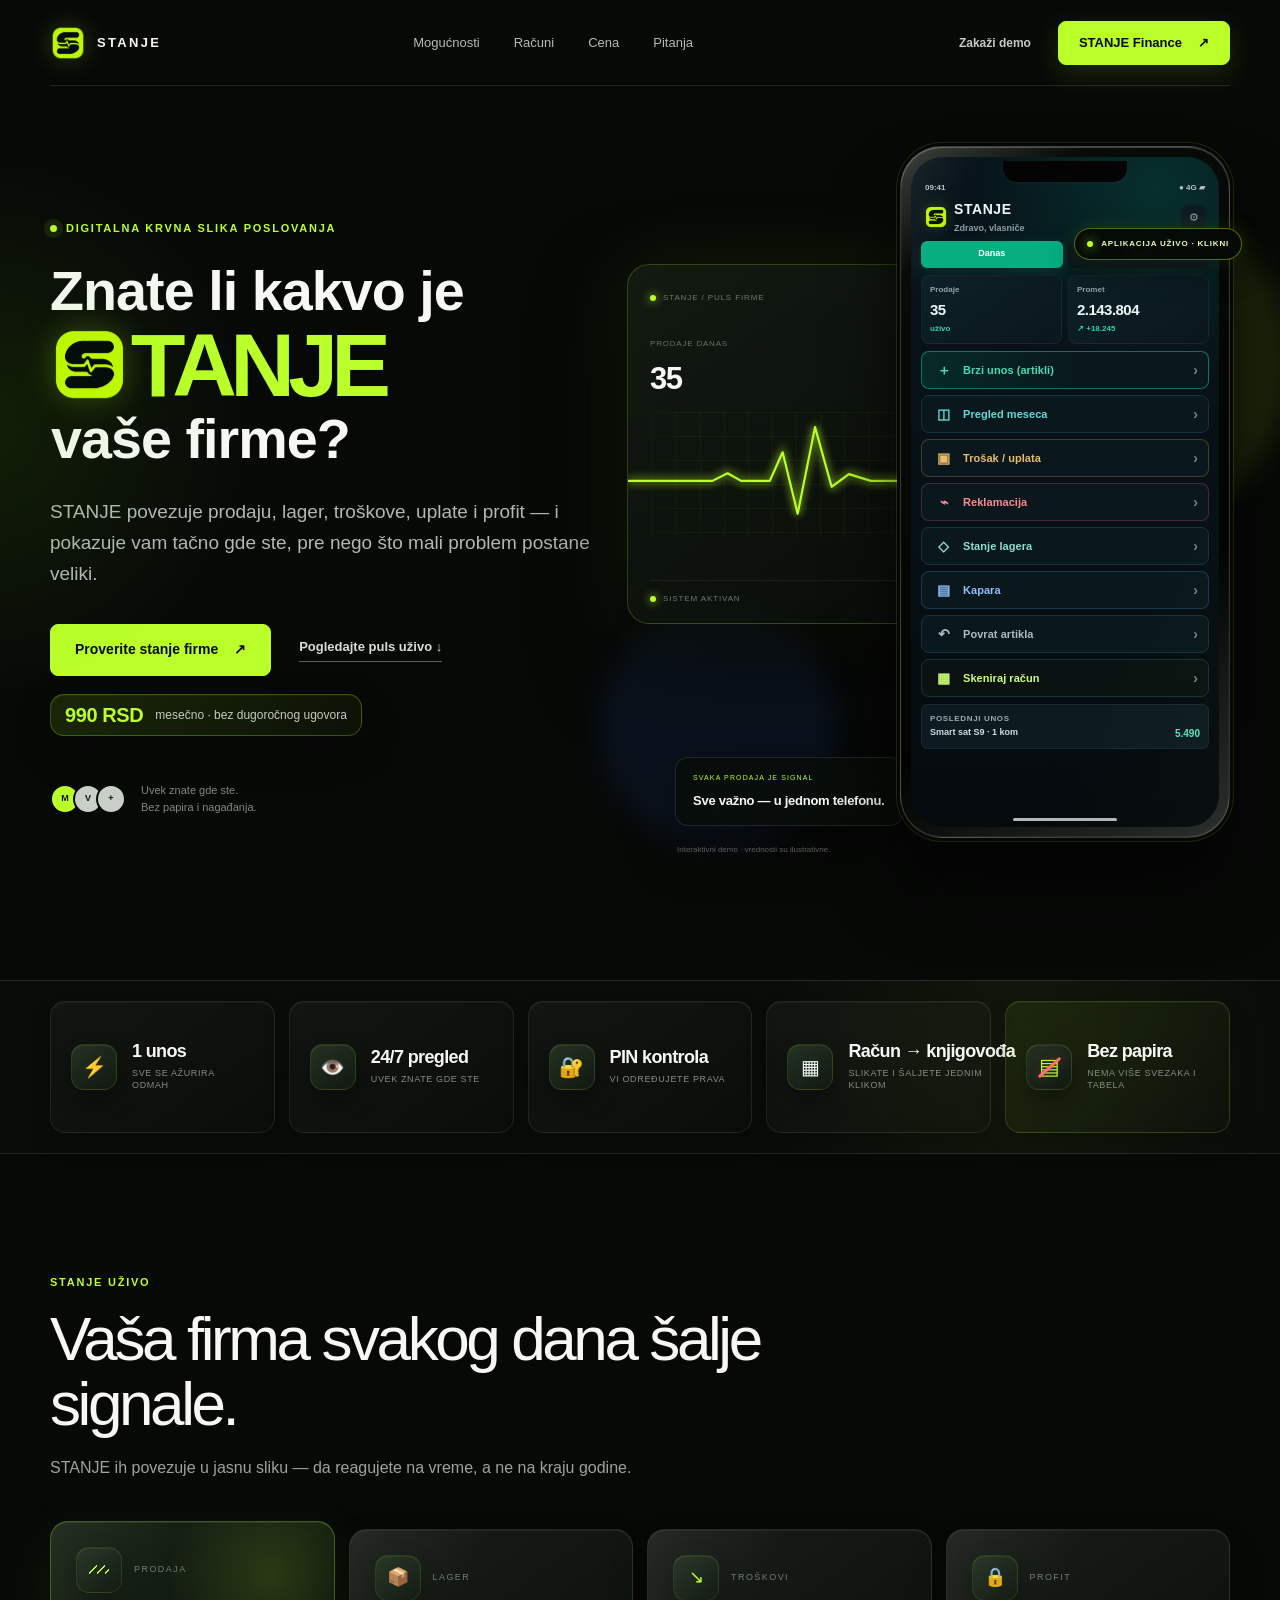
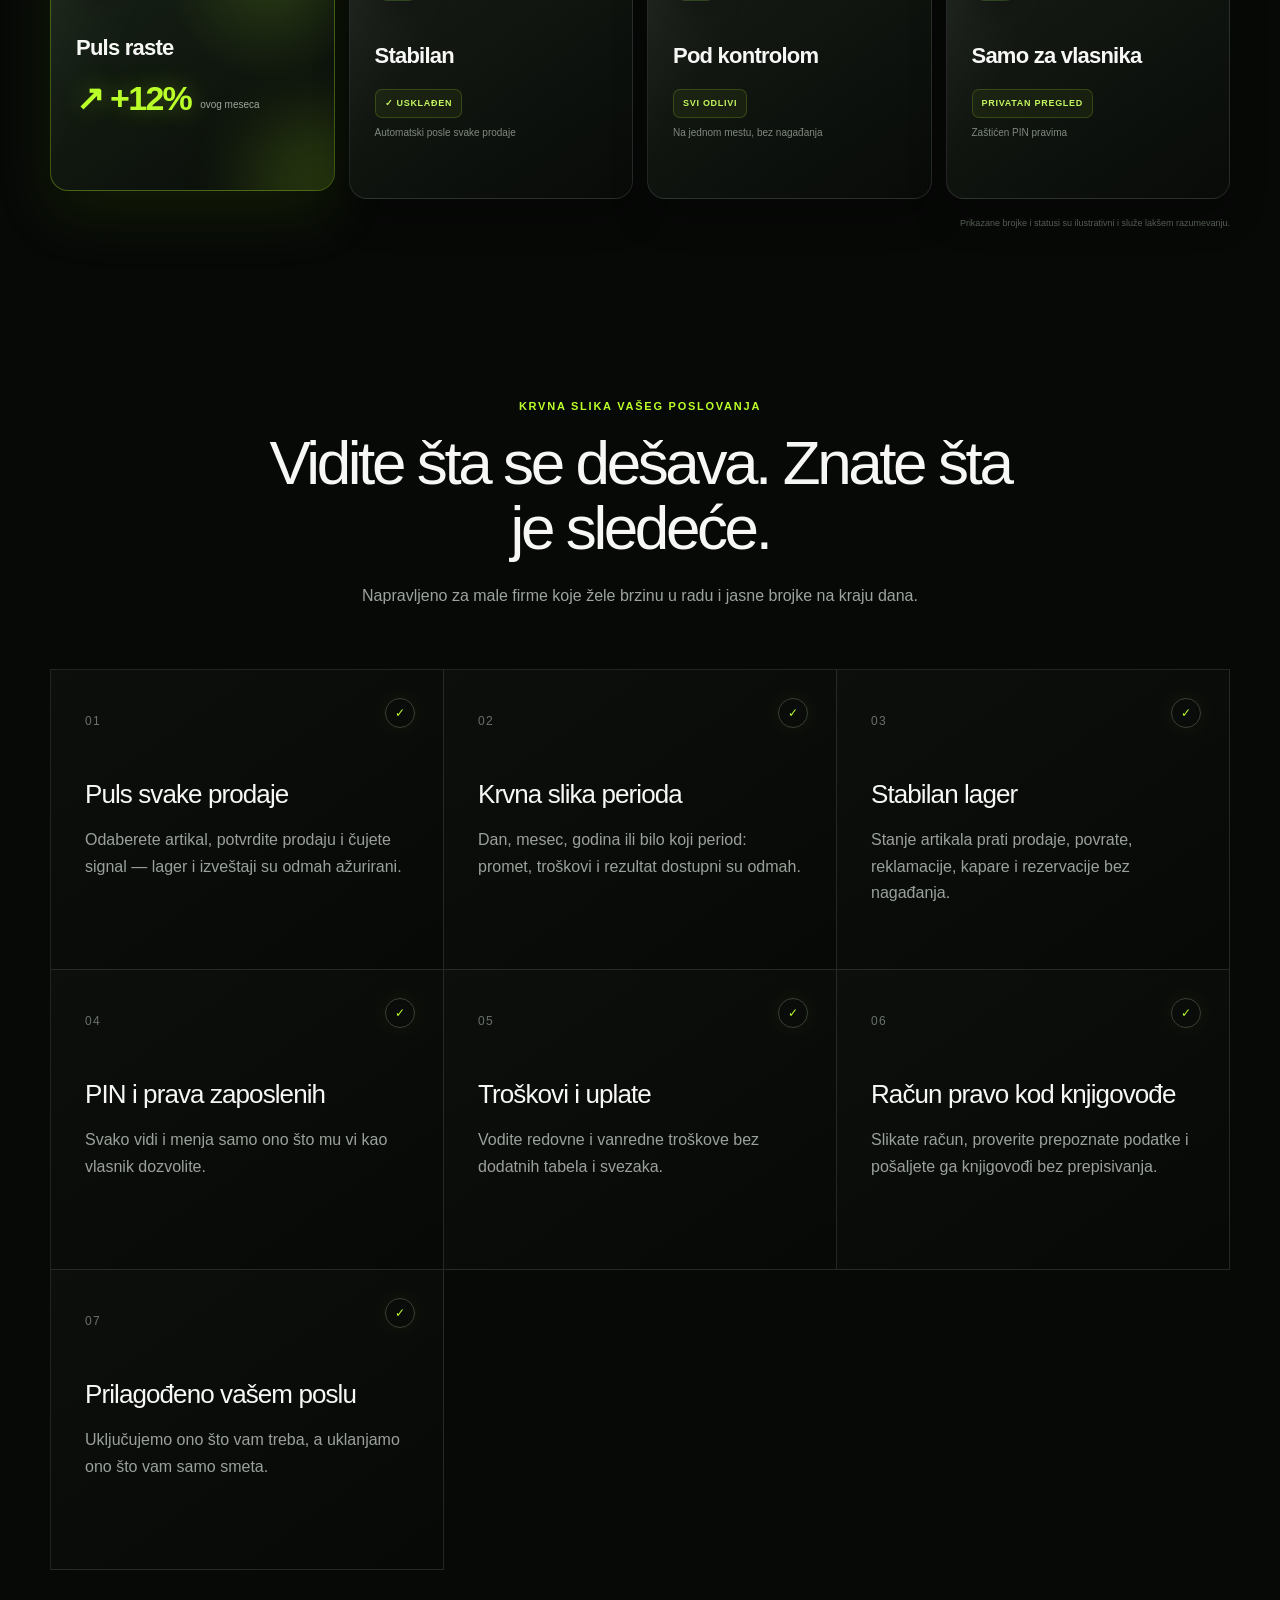
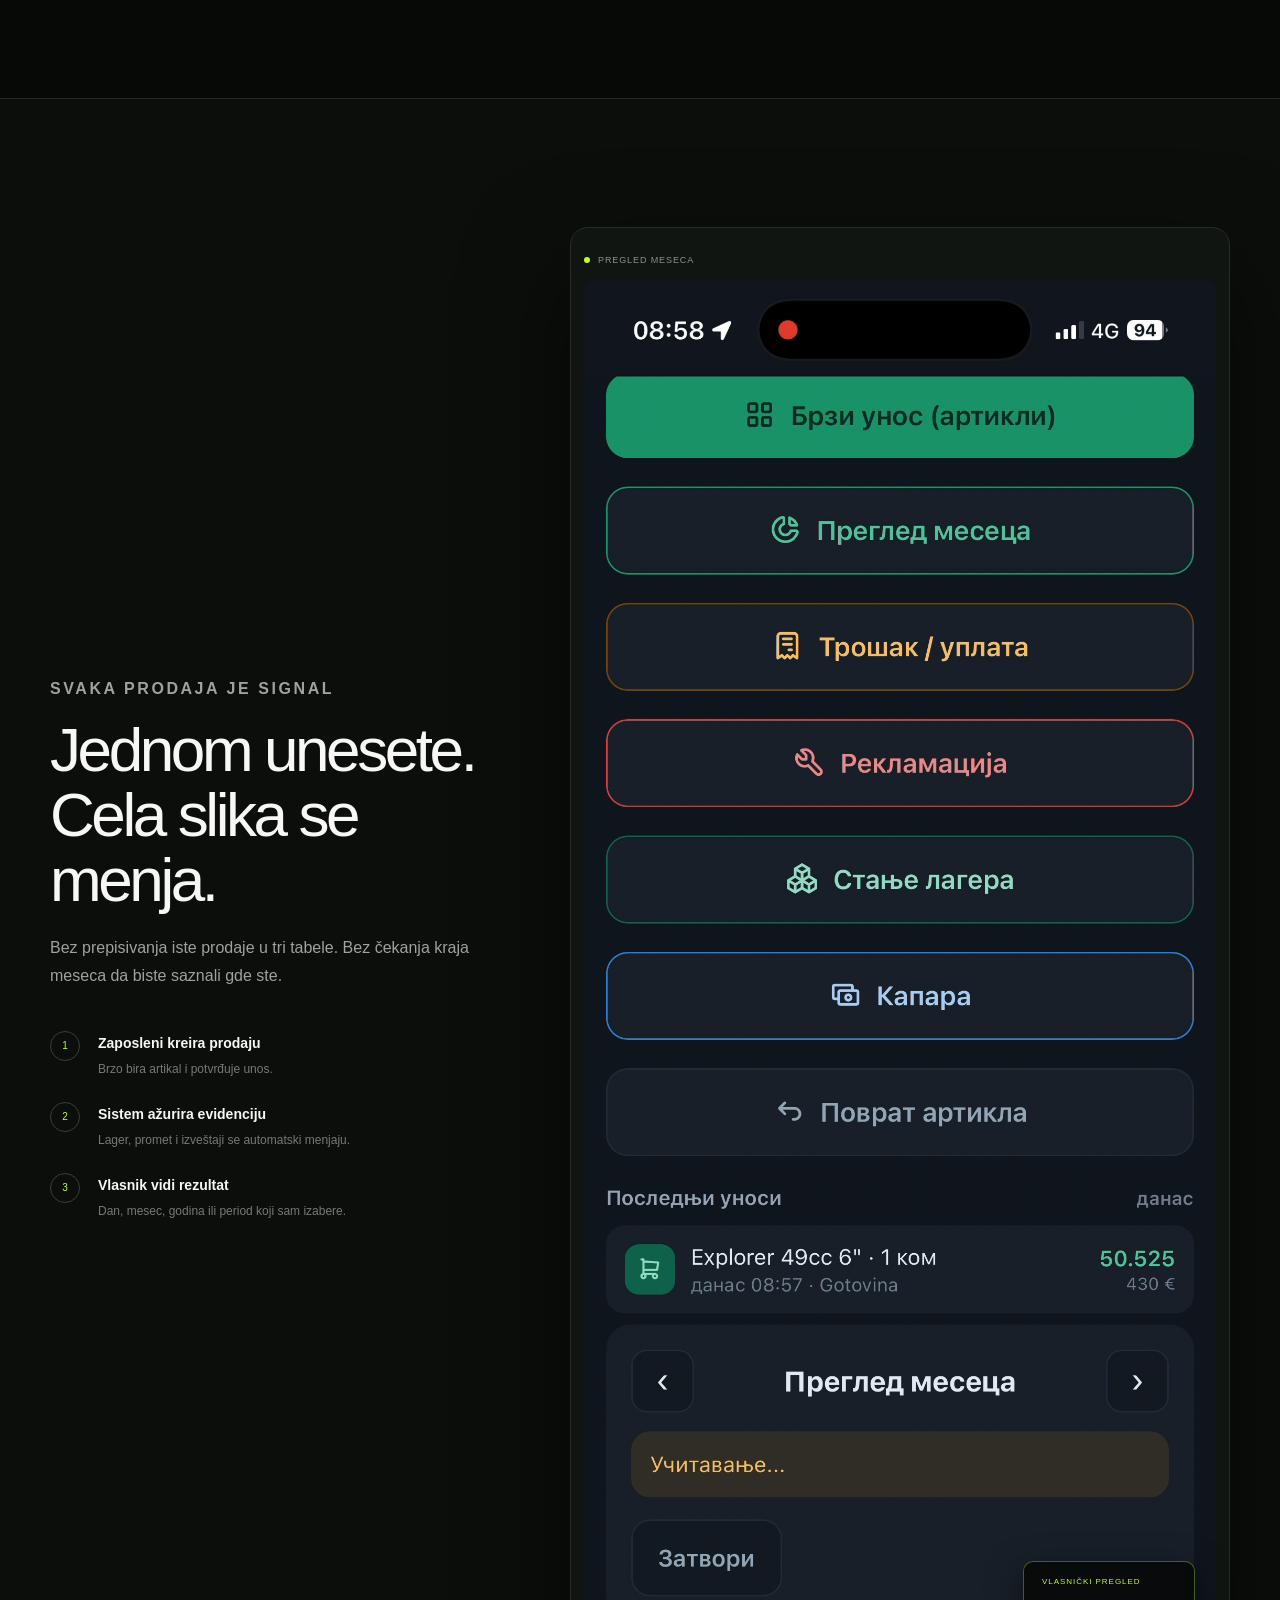
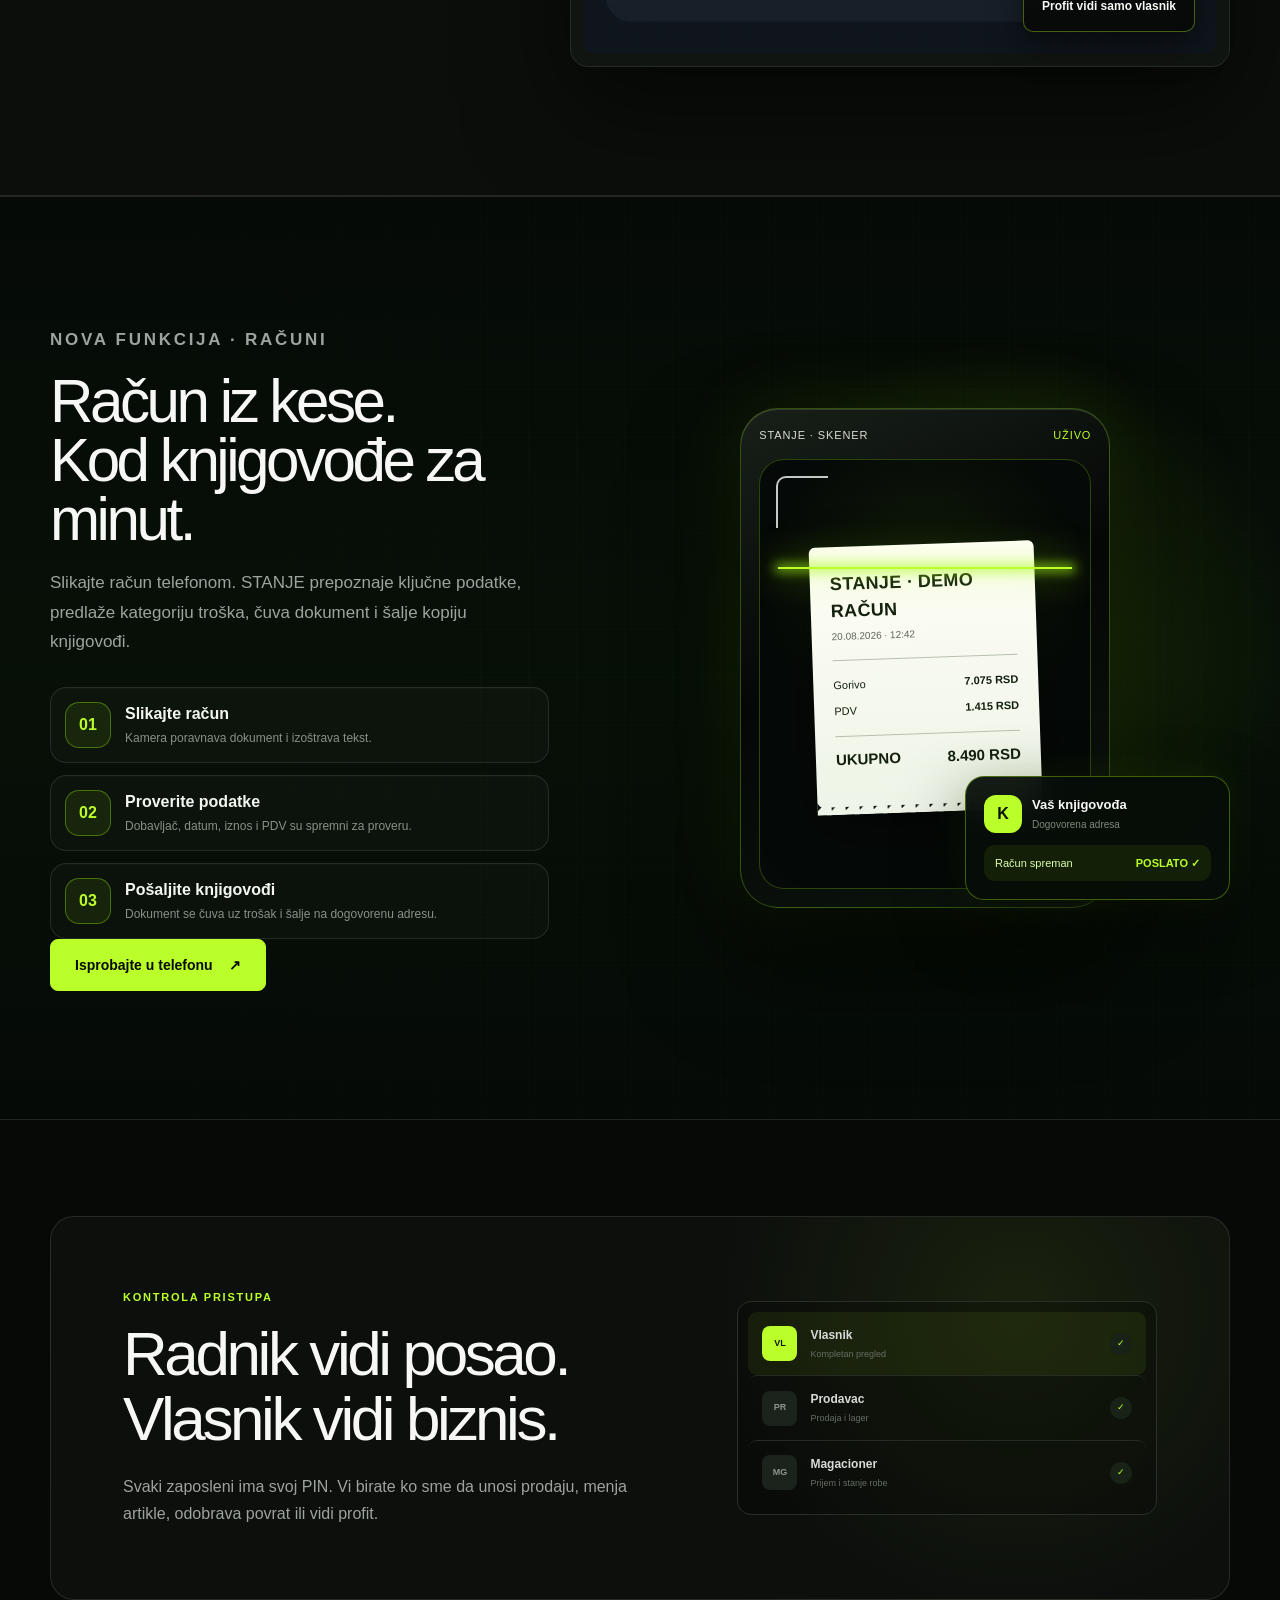
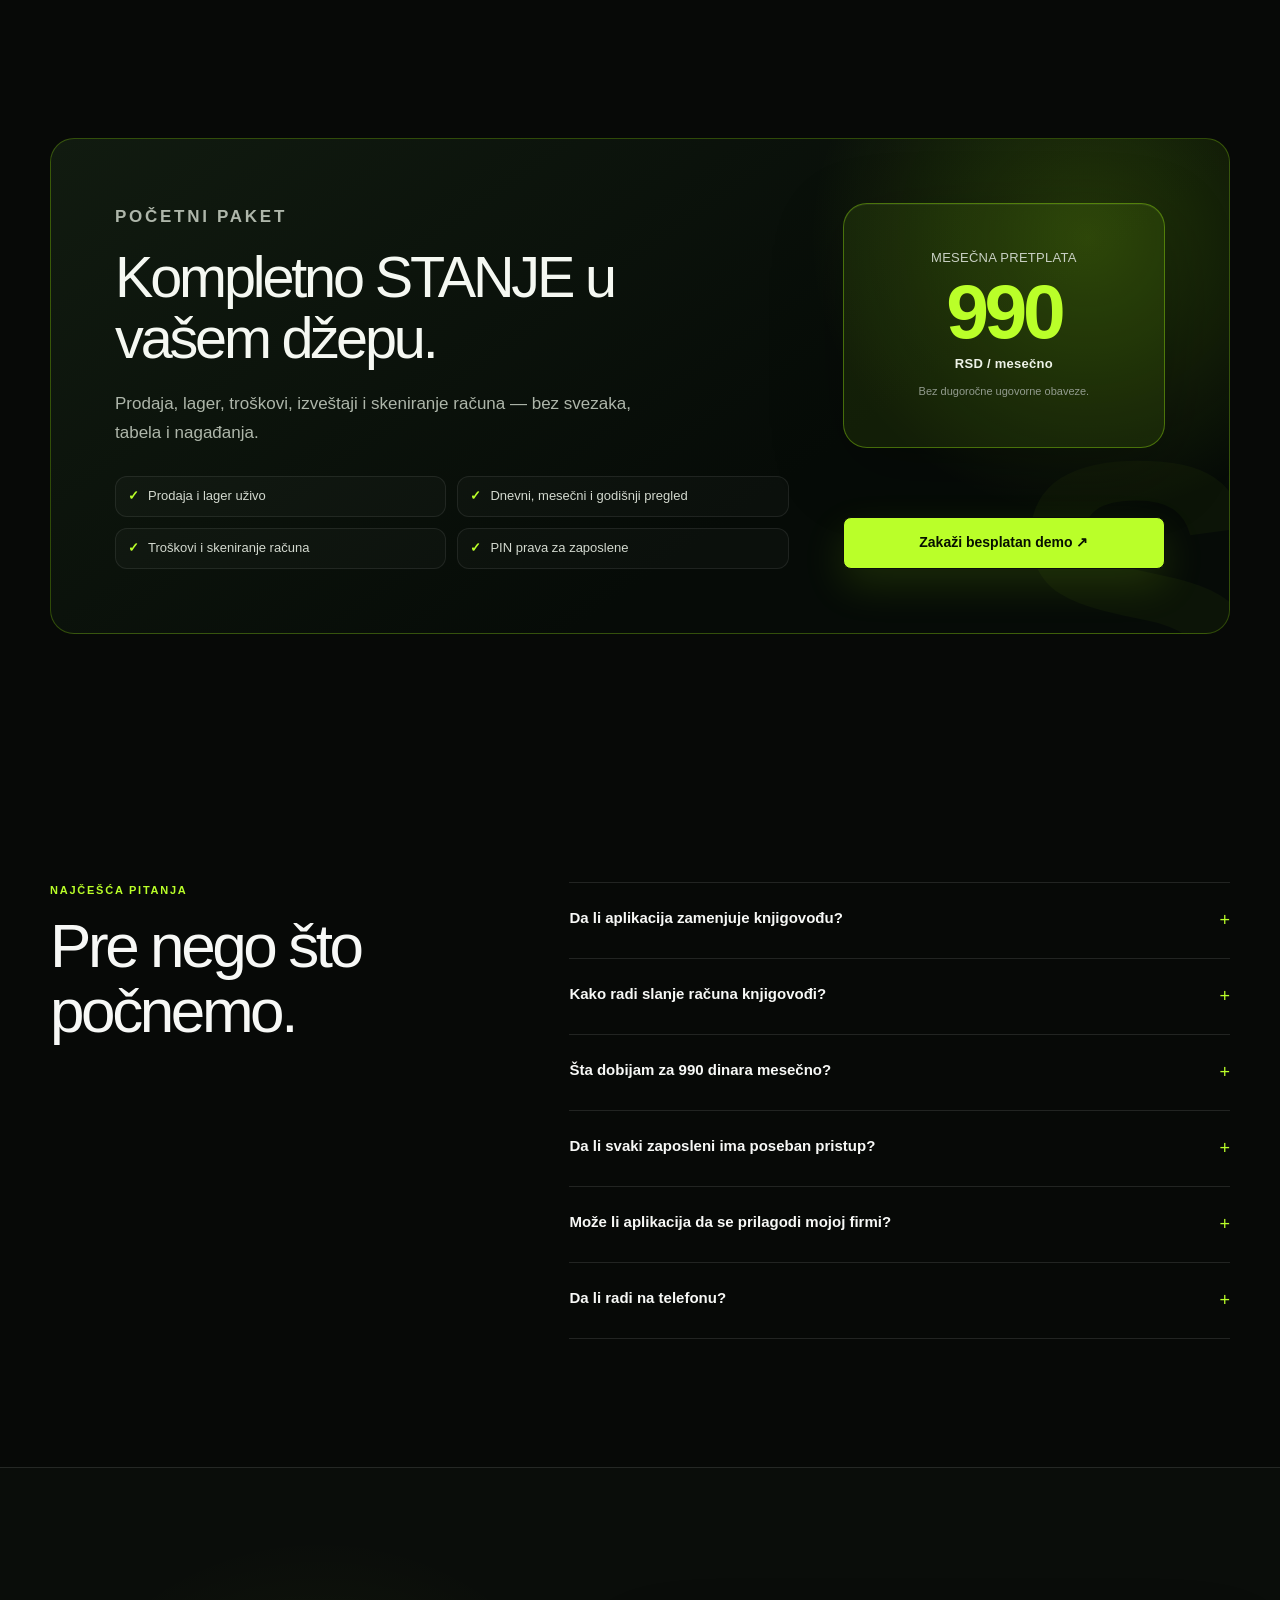
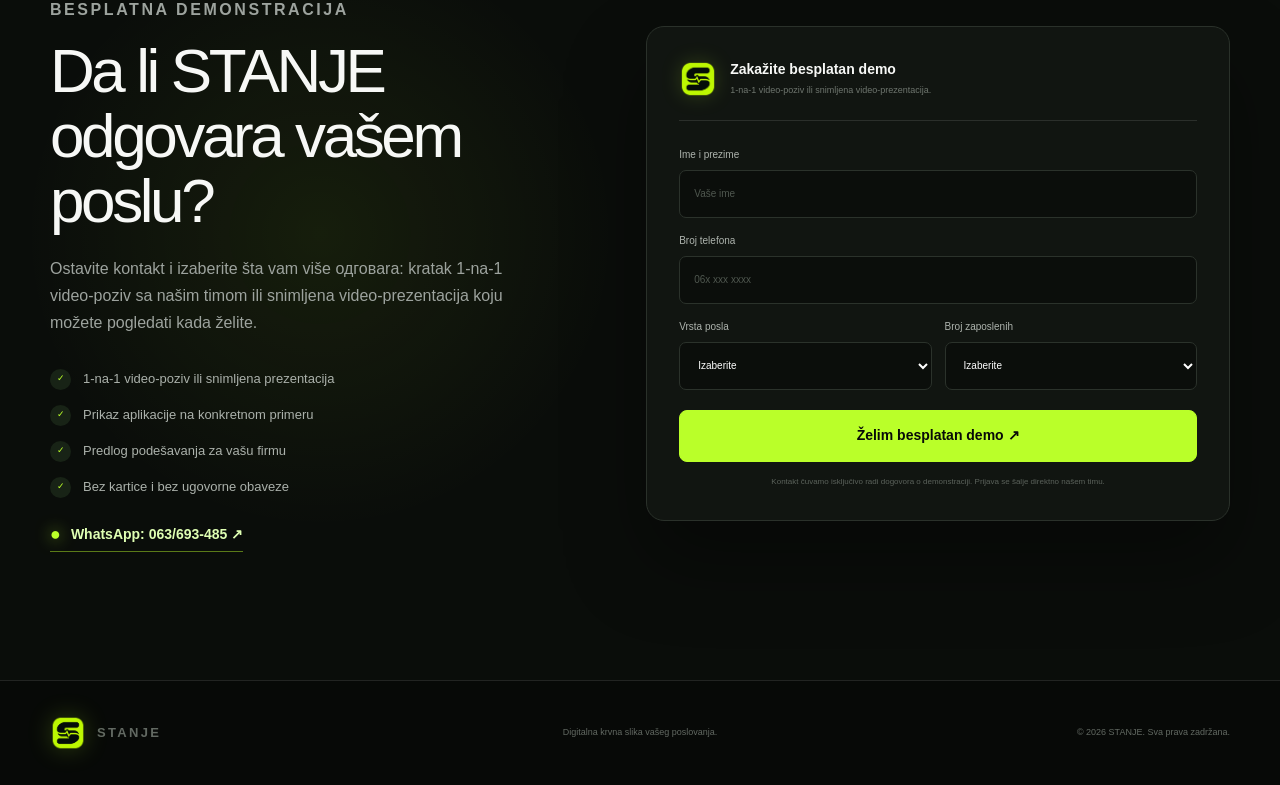
==== index.html @ 70d0b9da "SEO: iste meta oznake i u RSC podacima (posle hidratacije ostaju apsolutne + canonical) Co-Authored-" ====
<!DOCTYPE html><html lang="sr-Latn"><head><meta charSet="utf-8"/><meta name="viewport" content="width=device-width, initial-scale=1"/><link rel="preload" href="/assets/stanje-logo.png" as="image"/><link rel="preload" href="/assets/control-month.png" as="image"/><link rel="stylesheet" href="/assets/index-CxGIpI3o.css" data-rsc-css-href="/assets/index-CxGIpI3o.css" data-precedence="vite-rsc/importer-resources"/><link rel="modulepreload" href="/assets/layout-segment-context-Cq_tDZst.js" crossorigin=""/><link rel="modulepreload" href="/assets/rolldown-runtime-S-ySWqyJ.js" crossorigin=""/><link rel="modulepreload" href="/assets/index-fixed1.js" crossorigin=""/><link rel="modulepreload" href="/assets/framework-CXnKph_e.js" crossorigin=""/><link rel="modulepreload" href="/assets/meta-pixel-Cxi-siI2.js" crossorigin=""/><link rel="modulepreload" href="/assets/business-pulse-BsCDE7tW.js" crossorigin=""/><link rel="modulepreload" href="/assets/interactive-demo-B2nj9IeD.js" crossorigin=""/><link rel="modulepreload" href="/assets/lead-form-Da3e9DLb.js" crossorigin=""/><title>STANJE — Krvna slika vašeg poslovanja</title><meta name="description" content="Prodaja, lager, troškovi, računi i izveštaji na jednom mestu — za 990 RSD mesečno."/><meta property="og:title" content="STANJE — Krvna slika vašeg poslovanja"/><meta property="og:description" content="Prodaja, lager, troškovi, uplate i profit na jednom mestu."/><meta property="og:url" content="https://stanje.rs/"/><link rel="canonical" href="https://stanje.rs/"/><meta property="og:site_name" content="STANJE"/><meta property="og:type" content="website"/><meta property="og:locale" content="sr_RS"/><meta property="og:image" content="https://stanje.rs/stanje-og.png"/><meta property="og:image:width" content="1200"/><meta property="og:image:height" content="630"/><meta property="og:image:alt" content="STANJE — Krvna slika vašeg poslovanja"/><meta name="twitter:card" content="summary_large_image"/><meta name="twitter:title" content="STANJE — Krvna slika vašeg poslovanja"/><meta name="twitter:description" content="Prodaja, lager, troškovi, uplate i profit na jednom mestu."/><meta name="twitter:image" content="https://stanje.rs/stanje-og.png"/><link rel="shortcut icon" href="/favicon.png"/><link rel="icon" href="/favicon.png" sizes="64x64" type="image/png"/><link rel="apple-touch-icon" href="/apple-touch-icon.png" sizes="180x180" type="image/png"/><script>self.__VINEXT_RSC_PARAMS__={}</script><script>self.__VINEXT_RSC_NAV__={"pathname":"/","searchParams":[]}</script><link rel="modulepreload" href="/assets/index-fixed1.js" />
</head><body><main><nav class="nav shell" aria-label="Glavna navigacija"><a class="brand" href="#top" aria-label="STANJE početna"><span class="brand-mark"><img src="/assets/stanje-logo.png" alt=""/></span><span>STANJE</span></a><div class="nav-links"><a href="#mogucnosti">Mogućnosti</a><a href="#racuni">Računi</a><a href="#cena">Cena</a><a href="#pitanja">Pitanja</a></div><div class="nav-actions"><a class="nav-demo" href="#demo">Zakaži demo</a><a class="button button-small finance-button" href="https://finance.stanje.rs">STANJE Finance <span aria-hidden="true">↗</span></a></div></nav><section class="hero shell" id="top"><div class="hero-copy"><div class="eyebrow"><span class="pulse"></span> Digitalna krvna slika poslovanja</div><h1 class="hero-headline" aria-label="Znate li kakvo je STANJE vaše firme?"><span class="hero-question-line" aria-hidden="true">Znate li kakvo je</span><span class="hero-brand-line" aria-hidden="true"><i class="hero-brand-mark"><img src="/assets/stanje-logo.png" alt=""/></i><b>TANJE</b></span><span class="hero-question-line hero-question-last" aria-hidden="true">vaše firme?</span></h1><p class="hero-lead">STANJE povezuje prodaju, lager, troškove, uplate i profit — i pokazuje vam tačno gde ste, pre nego što mali problem postane veliki.</p><div class="hero-actions"><a class="button" href="#demo">Proverite stanje firme <span aria-hidden="true">↗</span></a><a class="text-link" href="#puls">Pogledajte puls uživo <span aria-hidden="true">↓</span></a></div><div class="hero-price"><strong>990 RSD</strong><span>mesečno · bez dugoročnog ugovora</span></div><div class="hero-proof"><div class="avatar-stack" aria-hidden="true"><span>M</span><span>V</span><span>+</span></div><p>Uvek znate gde ste.<br/>Bez papira i nagađanja.</p></div></div><div class="hero-visual" id="puls"><div class="glow glow-one"></div><div class="glow glow-two"></div><div class="pulse-monitor " aria-label="Demo puls prodaje"><div class="monitor-topline"><span><i></i> STANJE / PULS FIRME</span><small>DEMO SIGNAL</small></div><div class="monitor-stats"><div><span>PRODAJE DANAS</span><strong>35</strong></div><div><span>PROMET</span><strong>184.500 <small>RSD</small></strong></div></div><div class="wave-stage" aria-hidden="true"><div class="wave-grid"></div><svg viewBox="0 0 720 150" preserveAspectRatio="none"><path class="wave-shadow" d="M0 82 L112 82 L132 73 L150 82 L188 82 L205 48 L225 121 L248 18 L270 89 L293 74 L322 82 L432 82 L452 73 L470 82 L508 82 L525 48 L545 121 L568 18 L590 89 L613 74 L642 82 L720 82"></path><path class="wave-line" d="M0 82 L112 82 L132 73 L150 82 L188 82 L205 48 L225 121 L248 18 L270 89 L293 74 L322 82 L432 82 L452 73 L470 82 L508 82 L525 48 L545 121 L568 18 L590 89 L613 74 L642 82 L720 82"></path></svg><span class="scan-dot"></span></div><div class="sale-toast"><span>✓</span><div><strong>Prodaja evidentirana</strong><small>Lager i izveštaji ažurirani</small></div><b>+1</b></div><div class="monitor-footer"><span><i></i> Sistem aktivan</span><span>Poslednje osvežavanje: upravo sada</span></div></div><div class="phone-showcase" aria-label="Prikaz aplikacije STANJE na telefonu"><div class="phone-edge"><span class="phone-speaker" aria-hidden="true"></span><div class="app-demo"><div class="app-status"><span>09:41</span><span>● 4G ▰</span></div><div class="app-demo-head"><div class="app-demo-brand"><img src="/assets/stanje-logo.png" alt=""/><span><b>STANJE</b><small>Zdravo, vlasniče</small></span></div><button aria-label="Podešavanja">⚙</button></div><div class="period-switch"><button class="active">Danas</button><button>7 dana</button></div><div class="demo-stats"><div><small>Prodaje</small><strong>35</strong><em>uživo</em></div><div><small>Promet</small><strong>2.143.804</strong><em>↗ +18.245</em></div></div><div class="demo-actions"><button class="demo-action green"><span>＋</span>Brzi unos (artikli)<i>›</i></button><button class="demo-action teal"><span>◫</span>Pregled meseca<i>›</i></button><button class="demo-action gold"><span>▣</span>Trošak / uplata<i>›</i></button><button class="demo-action red"><span>⌁</span>Reklamacija<i>›</i></button><button class="demo-action mint"><span>◇</span>Stanje lagera<i>›</i></button><button class="demo-action blue"><span>▤</span>Kapara<i>›</i></button><button class="demo-action gray"><span>↶</span>Povrat artikla<i>›</i></button><button class="demo-action lime"><span>▦</span>Skeniraj račun<i>›</i></button></div><div class="demo-recent"><span>Poslednji unos</span><b>Smart sat S9 · 1 kom</b><strong>5.490</strong></div><div class="demo-homebar"></div></div><span class="phone-shine" aria-hidden="true"></span></div><div class="phone-badge"><i></i> APLIKACIJA UŽIVO · KLIKNI</div></div><div class="hero-signal-label"><span>SVAKA PRODAJA JE SIGNAL</span><strong>Sve važno — u jednom telefonu.</strong></div><p class="demo-note hero-demo-note">Interaktivni demo · vrednosti su ilustrativne.</p></div></section><section class="proof-strip" aria-label="Glavne prednosti"><div class="shell proof-grid"><div class="proof-item"><span class="proof-icon" aria-hidden="true">⚡</span><div><strong>1 unos</strong><small>Sve se ažurira odmah</small></div></div><div class="proof-item"><span class="proof-icon" aria-hidden="true">👁️</span><div><strong>24/7 pregled</strong><small>Uvek znate gde ste</small></div></div><div class="proof-item"><span class="proof-icon" aria-hidden="true">🔐</span><div><strong>PIN kontrola</strong><small>Vi određujete prava</small></div></div><div class="proof-item"><span class="proof-icon" aria-hidden="true">▦</span><div><strong>Račun → knjigovođa</strong><small>Slikate i šaljete jednim klikom</small></div></div><div class="proof-item proof-paper"><span class="proof-icon paper-off-icon" aria-hidden="true"><i>▤</i></span><div><strong>Bez papira</strong><small>Nema više svezaka i tabela</small></div></div></div></section><section class="vitals shell" id="stanje-uzivo" aria-label="Vitalni parametri firme"><div class="vitals-heading"><p class="kicker">STANJE UŽIVO</p><h2>Vaša firma svakog dana šalje signale.</h2><p>STANJE ih povezuje u jasnu sliku — da reagujete na vreme, a ne na kraju godine.</p></div><div class="vitals-grid"><article class="vital-primary"><div class="vital-top"><div class="vital-icon"><span class="mini-wave"></span></div><span>PRODAJA</span></div><strong>Puls raste</strong><div class="vital-metric"><b>↗ +12%</b><small>ovog meseca</small></div><i class="vital-glow" aria-hidden="true"></i></article><article><div class="vital-top"><div class="vital-icon" aria-hidden="true">📦</div><span>LAGER</span></div><strong>Stabilan</strong><div class="vital-status"><b>✓ USKLAĐEN</b><small>Automatski posle svake prodaje</small></div></article><article><div class="vital-top"><div class="vital-icon" aria-hidden="true">↘</div><span>TROŠKOVI</span></div><strong>Pod kontrolom</strong><div class="vital-status"><b>SVI ODLIVI</b><small>Na jednom mestu, bez nagađanja</small></div></article><article><div class="vital-top"><div class="vital-icon" aria-hidden="true">🔒</div><span>PROFIT</span></div><strong>Samo za vlasnika</strong><div class="vital-status"><b>PRIVATAN PREGLED</b><small>Zaštićen PIN pravima</small></div></article></div><p class="illustrative-note">Prikazane brojke i statusi su ilustrativni i služe lakšem razumevanju.</p></section><section class="section shell" id="mogucnosti"><div class="section-heading"><p class="kicker">Krvna slika vašeg poslovanja</p><h2>Vidite šta se dešava. Znate šta je sledeće.</h2><p>Napravljeno za male firme koje žele brzinu u radu i jasne brojke na kraju dana.</p></div><div class="feature-grid"><article class="feature-card"><span>01</span><h3>Puls svake prodaje</h3><p>Odaberete artikal, potvrdite prodaju i čujete signal — lager i izveštaji su odmah ažurirani.</p><i aria-hidden="true">✓</i></article><article class="feature-card"><span>02</span><h3>Krvna slika perioda</h3><p>Dan, mesec, godina ili bilo koji period: promet, troškovi i rezultat dostupni su odmah.</p><i aria-hidden="true">✓</i></article><article class="feature-card"><span>03</span><h3>Stabilan lager</h3><p>Stanje artikala prati prodaje, povrate, reklamacije, kapare i rezervacije bez nagađanja.</p><i aria-hidden="true">✓</i></article><article class="feature-card"><span>04</span><h3>PIN i prava zaposlenih</h3><p>Svako vidi i menja samo ono što mu vi kao vlasnik dozvolite.</p><i aria-hidden="true">✓</i></article><article class="feature-card"><span>05</span><h3>Troškovi i uplate</h3><p>Vodite redovne i vanredne troškove bez dodatnih tabela i svezaka.</p><i aria-hidden="true">✓</i></article><article class="feature-card"><span>06</span><h3>Račun pravo kod knjigovođe</h3><p>Slikate račun, proverite prepoznate podatke i pošaljete ga knjigovođi bez prepisivanja.</p><i aria-hidden="true">✓</i></article><article class="feature-card"><span>07</span><h3>Prilagođeno vašem poslu</h3><p>Uključujemo ono što vam treba, a uklanjamo ono što vam samo smeta.</p><i aria-hidden="true">✓</i></article></div></section><section class="section workflow-section" id="kako-radi"><div class="shell workflow-grid"><div class="workflow-copy"><p class="kicker">Svaka prodaja je signal</p><h2>Jednom unesete. Cela slika se menja.</h2><p>Bez prepisivanja iste prodaje u tri tabele. Bez čekanja kraja meseca da biste saznali gde ste.</p><ol class="steps"><li><span>1</span><div><strong>Zaposleni kreira prodaju</strong><p>Brzo bira artikal i potvrđuje unos.</p></div></li><li><span>2</span><div><strong>Sistem ažurira evidenciju</strong><p>Lager, promet i izveštaji se automatski menjaju.</p></div></li><li><span>3</span><div><strong>Vlasnik vidi rezultat</strong><p>Dan, mesec, godina ili period koji sam izabere.</p></div></li></ol></div><div class="dashboard-frame"><div class="dashboard-label"><span></span> Pregled meseca</div><img src="/assets/control-month.png" alt="Prikaz mesečnog izveštaja u aplikaciji STANJE"/><div class="owner-only"><span>Vlasnički pregled</span><strong>Profit vidi samo vlasnik</strong></div></div></div></section><section class="section receipt-section" id="racuni"><div class="shell receipt-grid"><div class="receipt-copy"><p class="kicker">NOVA FUNKCIJA · RAČUNI</p><h2>Račun iz kese.<br/>Kod knjigovođe za minut.</h2><p>Slikajte račun telefonom. STANJE prepoznaje ključne podatke, predlaže kategoriju troška, čuva dokument i šalje kopiju knjigovođi.</p><ol class="receipt-steps"><li class="receipt-step"><span>01</span><div><strong>Slikajte račun</strong><small>Kamera poravnava dokument i izoštrava tekst.</small></div></li><li class="receipt-step"><span>02</span><div><strong>Proverite podatke</strong><small>Dobavljač, datum, iznos i PDV su spremni za proveru.</small></div></li><li class="receipt-step"><span>03</span><div><strong>Pošaljite knjigovođi</strong><small>Dokument se čuva uz trošak i šalje na dogovorenu adresu.</small></div></li></ol><a class="button" href="#puls">Isprobajte u telefonu <span aria-hidden="true">↗</span></a></div><div class="receipt-visual" aria-label="Prikaz skeniranja računa i slanja knjigovođi"><div class="receipt-phone"><div class="receipt-phone-bar"><span>STANJE · SKENER</span><span>UŽIVO</span></div><div class="scan-frame"><span class="scan-beam"></span><div class="paper-receipt"><b>STANJE · DEMO RAČUN</b><span>20.08.2026 · 12:42</span><div class="receipt-rule"></div><p class="receipt-line"><span>Gorivo</span><strong>7.075 RSD</strong></p><p class="receipt-line"><span>PDV</span><strong>1.415 RSD</strong></p><p class="receipt-line total"><span>UKUPNO</span><strong>8.490 RSD</strong></p></div></div></div><div class="accountant-card"><div class="accountant-card-head"><span class="accountant-avatar">K</span><div><strong>Vaš knjigovođa</strong><small>Dogovorena adresa</small></div></div><div class="accountant-status"><span>Račun spreman</span><b>POSLATO ✓</b></div></div></div></div></section><section class="section permissions shell"><div class="permissions-card"><div><p class="kicker">Kontrola pristupa</p><h2>Radnik vidi posao.<br/>Vlasnik vidi biznis.</h2><p>Svaki zaposleni ima svoj PIN. Vi birate ko sme da unosi prodaju, menja artikle, odobrava povrat ili vidi profit.</p></div><div class="role-panel"><div class="role owner"><span>VL</span><div><strong>Vlasnik</strong><small>Kompletan pregled</small></div><i>✓</i></div><div class="role"><span>PR</span><div><strong>Prodavac</strong><small>Prodaja i lager</small></div><i>✓</i></div><div class="role"><span>MG</span><div><strong>Magacioner</strong><small>Prijem i stanje robe</small></div><i>✓</i></div></div></div></section><section class="section offer shell" id="cena"><div class="offer-card"><div class="offer-intro"><p class="kicker">Početni paket</p><h2>Kompletno STANJE u vašem džepu.</h2><p>Prodaja, lager, troškovi, izveštaji i skeniranje računa — bez svezaka, tabela i nagađanja.</p></div><div class="price"><span>Mesečna pretplata</span><strong>990 <small>RSD / mesečno</small></strong><p>Bez dugoročne ugovorne obaveze.</p></div><ul class="offer-list"><li>Prodaja i lager uživo</li><li>Dnevni, mesečni i godišnji pregled</li><li>Troškovi i skeniranje računa</li><li>PIN prava za zaposlene</li></ul><a class="button light-button" href="#demo">Zakaži besplatan demo ↗</a></div></section><section class="section faq shell" id="pitanja"><div class="section-heading left-heading"><p class="kicker">Najčešća pitanja</p><h2>Pre nego što počnemo.</h2></div><div class="faq-list"><details><summary>Da li aplikacija zamenjuje knjigovođu?<span>+</span></summary><p>Ne. STANJE je operativni sistem za praćenje prodaje, lagera, troškova i rezultata. Vašem knjigovođi ostaje zvanično računovodstvo, a vama svakodnevna kontrola poslovanja.</p></details><details><summary>Kako radi slanje računa knjigovođi?<span>+</span></summary><p>Slikate račun telefonom, proverite prepoznate podatke i jednim klikom ga čuvate uz trošak i šaljete na dogovorenu adresu knjigovođe. Originalni dokument ostaje sačuvan u vašoj evidenciji.</p></details><details><summary>Šta dobijam za 990 dinara mesečno?<span>+</span></summary><p>Početni paket obuhvata prodaju, lager, osnovne izveštaje, troškove i skeniranje računa. Veće posebne dorade i potpuno prilagođeni moduli dogovaraju se zasebno.</p></details><details><summary>Da li svaki zaposleni ima poseban pristup?<span>+</span></summary><p>Da. Svako dobija svoj PIN, a vlasnik određuje ko može da vidi, unese, izmeni ili obriše određene podatke.</p></details><details><summary>Može li aplikacija da se prilagodi mojoj firmi?<span>+</span></summary><p>Da. Moduli, nazivi, prava pristupa i način rada mogu da se podese prema vašem procesu. Veće posebne funkcije dogovaraju se zasebno.</p></details><details><summary>Da li radi na telefonu?<span>+</span></summary><p>Da. Aplikacija je napravljena za brz rad na telefonu, a dostupna je i na računaru i tabletu.</p></details></div></section><section class="section demo-section" id="demo"><div class="shell demo-grid"><div class="demo-copy"><p class="kicker">Besplatna demonstracija</p><h2>Da li STANJE odgovara vašem poslu?</h2><p>Ostavite kontakt i izaberite šta vam više одговara: kratak 1-na-1 video-poziv sa našim timom ili snimljena video-prezentacija koju možete pogledati kada želite.</p><ul><li><span>✓</span> 1-na-1 video-poziv ili snimljena prezentacija</li><li><span>✓</span> Prikaz aplikacije na konkretnom primeru</li><li><span>✓</span> Predlog podešavanja za vašu firmu</li><li><span>✓</span> Bez kartice i bez ugovorne obaveze</li></ul><a class="whatsapp-contact" href="https://wa.me/38163693485?text=Zdravo%2C%20zanima%20me%20STANJE%20aplikacija." target="_blank" rel="noreferrer"><span aria-hidden="true">●</span> WhatsApp: 063/693-485 ↗</a></div><form class="lead-form"><div class="form-header"><span class="form-brand-mark"><img src="/assets/stanje-logo.png" alt=""/></span><div><strong>Zakažite besplatan demo</strong><small>1-na-1 video-poziv ili snimljena video-prezentacija.</small></div></div><label>Ime i prezime<input type="text" placeholder="Vaše ime" autoComplete="name" required="" name="name"/></label><label>Broj telefona<input type="tel" placeholder="06x xxx xxxx" autoComplete="tel" required="" minLength="6" name="phone"/></label><div class="field-row"><label>Vrsta posla<select name="businessType"><option value="" disabled="" selected="">Izaberite</option><option>Online prodaja</option><option>Maloprodaja</option><option>Veleprodaja</option><option>Uslužna delatnost</option><option>Drugo</option></select></label><label>Broj zaposlenih<select name="teamSize"><option value="" disabled="" selected="">Izaberite</option><option>Radim sam/a</option><option>2–5</option><option>6–10</option><option>11+</option></select></label></div><input class="honeypot" tabindex="-1" autoComplete="off" aria-hidden="true" name="website"/><button class="button submit-button" type="submit">Želim besplatan demo ↗</button><p class="privacy-note">Kontakt čuvamo isključivo radi dogovora o demonstraciji. Prijava se šalje direktno našem timu.</p></form></div></section><footer><div class="shell footer-grid"><a class="brand" href="#top" aria-label="STANJE početna"><span class="brand-mark"><img src="/assets/stanje-logo.png" alt=""/></span><span>STANJE</span></a><p>Digitalna krvna slika vašeg poslovanja.</p><p>© 2026 STANJE. Sva prava zadržana.</p></div></footer></main><script id="_R_">import("/assets/index-fixed1.js")</script><script>(function(){function c(){var b=a.contentDocument||(a.contentWindow&&a.contentWindow.document);if(b){var d=b.createElement('script');d.innerHTML="window.__CF$cv$params={r:'a31cab661b38a8bc',t:'MTc4Nzg1MDQxNQ=='};var a=document.createElement('script');a.src='/cdn-cgi/challenge-platform/scripts/jsd/main.js';document.getElementsByTagName('head')[0].appendChild(a);";b.getElementsByTagName('head')[0].appendChild(d)}}if(document.body){var a=document.createElement('iframe');a.height=1;a.width=1;a.style.position='absolute';a.style.top=0;a.style.left=0;a.style.border='none';a.style.visibility='hidden';document.body.appendChild(a);if('loading'!==document.readyState)c();else if(window.addEventListener)document.addEventListener('DOMContentLoaded',c);else{var e=document.onreadystatechange||function(){};document.onreadystatechange=function(b){e(b);'loading'!==document.readyState&&(document.onreadystatechange=e,c())}}}})();</script><script>/* Programski skrol dozvoljen SAMO kratko posle učitavanja ili klika na #link — ruter sajta inače u petlji vraća korisnika na sekciju iz hasha. */(function(){var rok=Date.now()+2500;document.addEventListener('click',function(ev){var n=ev.target;while(n&&n!==document){if(n.tagName==='A'&&/^#/.test(n.getAttribute('href')||'')){rok=Date.now()+1500;break;}n=n.parentNode;}},true);var siv=Element.prototype.scrollIntoView;Element.prototype.scrollIntoView=function(){if(Date.now()<=rok)return siv.apply(this,arguments);};var st=window.scrollTo.bind(window);window.scrollTo=function(){if(Date.now()<=rok)return st.apply(null,arguments);};})();</script><script>/* Čuvar skrola: ako cookie panel nije na ekranu, body ne sme ostati zaključan (bug: klik na meni dok je panel otvoren ostavi overflow:hidden zauvek). */
(function(){var st=document.createElement('style');st.textContent='body.cookie-consent-open{overflow:auto !important}html{scroll-behavior:auto !important}html,body{overflow-anchor:none !important}';document.head.appendChild(st);})();(function(){function u(){var b=document.body;if(!b||!b.classList.contains('cookie-consent-open'))return;var p=document.querySelector('.cookie-panel');var v=false;if(p&&document.contains(p)){var r=p.getBoundingClientRect();v=r.width>0&&r.height>0;}if(!v)b.classList.remove('cookie-consent-open');}setInterval(u,600);window.addEventListener('hashchange',function(){setTimeout(u,80);});document.addEventListener('click',function(){setTimeout(u,150);},true);/* Direktan ulazak sa #sekcijom: SPA se hidrira kasnije pa hash skok ne uspe — ponavljaj dok sekcija ne postoji. */function skokPaOcisti(){var s=location.hash;if(!s||s==='#')return false;var e=document.getElementById(s.slice(1));if(!e)return false;e.scrollIntoView();history.replaceState(null,'',location.pathname+location.search);return true;}var n=0,t=setInterval(function(){if(skokPaOcisti()||!location.hash||++n>16)clearInterval(t);},250);addEventListener('hashchange',function(){setTimeout(skokPaOcisti,60);});})();
</script></body></html><script>self.__VINEXT_RSC_CHUNKS__=self.__VINEXT_RSC_CHUNKS__||[];self.__VINEXT_RSC_CHUNKS__.push("2:I[\"8c0f216c4604\",[],\"Children\",1]\n3:I[\"5b610776f70f\",[],\"default\",1]\n4:I[\"15c18cfaeeff\",[],\"LayoutSegmentProvider\",1]\n5:I[\"8c0f216c4604\",[],\"Slot\",1]\n6:I[\"593f344dc510\",[],\"RedirectBoundary\",1]\n:HL[\"/assets/index-CxGIpI3o.css\",\"style\"]\n")</script><script>self.__VINEXT_RSC_CHUNKS__=self.__VINEXT_RSC_CHUNKS__||[];self.__VINEXT_RSC_CHUNKS__.push("0:{\"__route\":\"route:/\",\"__interceptionContext\":null,\"__layoutIds\":[\"layout:/\"],\"__rootLayout\":\"/\",\"page:/\":\"$L1\",\"layout:/\":[[[[\"$\",\"link\",\"css:/assets/index-CxGIpI3o.css\",{\"rel\":\"stylesheet\",\"precedence\":\"vite-rsc/importer-resources\",\"href\":\"/assets/index-CxGIpI3o.css\",\"data-rsc-css-href\":\"/assets/index-CxGIpI3o.css\"}],\"$undefined\"],[\"$\",\"html\",null,{\"lang\":\"sr-Latn\",\"children\":[\"$\",\"body\",null,{\"children\":[[\"$\",\"$L2\",null,{}],[\"$\",\"$L3\",null,{}]]}]}]],null],\"route:/\":[[[\"$\",\"meta\",null,{\"charSet\":\"utf-8\"}],[[\"$\",\"title\",\"0\",{\"children\":\"STANJE — Krvna slika vašeg poslovanja\"}],[\"$\",\"meta\",\"1\",{\"name\":\"description\",\"content\":\"Prodaja, lager, troškovi, računi i izveštaji na jednom mestu — za 990 RSD mesečno.\"}],[\"$\",\"meta\",\"2\",{\"property\":\"og:title\",\"content\":\"STANJE — Krvna slika vašeg poslovanja\"}],[\"$\",\"meta\",\"3\",{\"property\":\"og:description\",\"content\":\"Prodaja, lager, troškovi, uplate i profit na jednom mestu.\"}],[\"$\",\"meta\",\"4\",{\"property\":\"og:url\",\"content\":\"https://stanje.rs/\"}],[\"$\",\"meta\",\"5\",{\"property\":\"og:site_name\",\"content\":\"STANJE\"}],[\"$\",\"meta\",\"6\",{\"property\":\"og:type\",\"content\":\"website\"}],[\"$\",\"meta\",\"7\",{\"property\":\"og:locale\",\"content\":\"sr_RS\"}],[\"$\",\"meta\",\"8\",{\"property\":\"og:image\",\"content\":\"https://stanje.rs/stanje-og.png\"}],[\"$\",\"meta\",\"9\",{\"property\":\"og:image:width\",\"content\":\"1200\"}],[\"$\",\"meta\",\"10\",{\"property\":\"og:image:height\",\"content\":\"630\"}],[\"$\",\"meta\",\"11\",{\"property\":\"og:image:alt\",\"content\":\"STANJE — Krvna slika vašeg poslovanja\"}],[\"$\",\"meta\",\"12\",{\"name\":\"twitter:card\",\"content\":\"summary_large_image\"}],[\"$\",\"meta\",\"13\",{\"name\":\"twitter:title\",\"content\":\"STANJE — Krvna slika vašeg poslovanja\"}],[\"$\",\"meta\",\"14\",{\"name\":\"twitter:description\",\"content\":\"Prodaja, lager, troškovi, uplate i profit na jednom mestu.\"}],[\"$\",\"meta\",\"15\",{\"name\":\"twitter:image\",\"content\":\"https://stanje.rs/stanje-og.png\"}],[\"$\",\"link\",\"16\",{\"rel\":\"shortcut icon\",\"href\":\"/favicon.png\"}],[\"$\",\"link\",\"17\",{\"rel\":\"icon\",\"href\":\"/favicon.png\",\"sizes\":\"64x64\",\"type\":\"image/png\"}],[\"$\",\"link\",\"18\",{\"rel\":\"apple-touch-icon\",\"href\":\"/apple-touch-icon.png\",\"sizes\":\"180x180\",\"type\":\"image/png\"}],[\"$\",\"link\",\"19\",{\"rel\":\"canonical\",\"href\":\"https://stanje.rs/\"}]],[[\"$\",\"meta\",\"0\",{\"name\":\"viewport\",\"content\":\"width=device-width, initial-scale=1\"}]]],[\"$\",\"$L4\",null,{\"segmentMap\":{\"children\":[]},\"children\":[\"$\",\"$L5\",null,{\"id\":\"layout:/\",\"parallelSlots\":\"$undefined\",\"children\":[\"$\",\"$L6\",null,{\"children\":[\"$\",\"$L4\",null,{\"segmentMap\":{\"children\":[]},\"children\":[\"$\",\"$L5\",null,{\"id\":\"page:/\"}]}]}]}]}]],\"__layoutFlags\":{\"layout:/\":\"s\"},\"__artifactCompatibility\":{\"schemaVersion\":1,\"graphVersion\":\"app-route-graph:4uhn5s1wvoptc\",\"deploymentVersion\":\"8250d013-0c5c-49d8-b08a-a25ffe710691\",\"appElementsSchemaVersion\":1,\"rscPayloadSchemaVersion\":1,\"rootBoundaryId\":\"/\",\"renderEpoch\":null}}\n7:I[\"da1e99729955\",[],\"default\",1]\n8:I[\"bdfc3d772305\",[],\"default\",1]\n:HL[\"/assets/stanje-logo.png\",\"image\"]\n")</script><script>self.__VINEXT_RSC_CHUNKS__=self.__VINEXT_RSC_CHUNKS__||[];self.__VINEXT_RSC_CHUNKS__.push("1:[\"$\",\"main\",null,{\"children\":[[\"$\",\"nav\",null,{\"className\":\"nav shell\",\"aria-label\":\"Glavna navigacija\",\"children\":[[\"$\",\"a\",null,{\"className\":\"brand\",\"href\":\"#top\",\"aria-label\":\"STANJE početna\",\"children\":[[\"$\",\"span\",null,{\"className\":\"brand-mark\",\"children\":[\"$\",\"img\",null,{\"src\":\"/assets/stanje-logo.png\",\"alt\":\"\"}]}],[\"$\",\"span\",null,{\"children\":\"STANJE\"}]]}],[\"$\",\"div\",null,{\"className\":\"nav-links\",\"children\":[[\"$\",\"a\",null,{\"href\":\"#mogucnosti\",\"children\":\"Mogućnosti\"}],[\"$\",\"a\",null,{\"href\":\"#racuni\",\"children\":\"Računi\"}],[\"$\",\"a\",null,{\"href\":\"#cena\",\"children\":\"Cena\"}],[\"$\",\"a\",null,{\"href\":\"#pitanja\",\"children\":\"Pitanja\"}]]}],[\"$\",\"div\",null,{\"className\":\"nav-actions\",\"children\":[[\"$\",\"a\",null,{\"className\":\"nav-demo\",\"href\":\"#demo\",\"children\":\"Zakaži demo\"}],[\"$\",\"a\",null,{\"className\":\"button button-small finance-button\",\"href\":\"https://finance.stanje.rs\",\"children\":[\"STANJE Finance \",[\"$\",\"span\",null,{\"aria-hidden\":\"true\",\"children\":\"↗\"}]]}]]}]]}],[\"$\",\"section\",null,{\"className\":\"hero shell\",\"id\":\"top\",\"children\":[[\"$\",\"div\",null,{\"className\":\"hero-copy\",\"children\":[[\"$\",\"div\",null,{\"className\":\"eyebrow\",\"children\":[[\"$\",\"span\",null,{\"className\":\"pulse\"}],\" Digitalna krvna slika poslovanja\"]}],[\"$\",\"h1\",null,{\"className\":\"hero-headline\",\"aria-label\":\"Znate li kakvo je STANJE vaše firme?\",\"children\":[[\"$\",\"span\",null,{\"className\":\"hero-question-line\",\"aria-hidden\":\"true\",\"children\":\"Znate li kakvo je\"}],[\"$\",\"span\",null,{\"className\":\"hero-brand-line\",\"aria-hidden\":\"true\",\"children\":[[\"$\",\"i\",null,{\"className\":\"hero-brand-mark\",\"children\":[\"$\",\"img\",null,{\"src\":\"/assets/stanje-logo.png\",\"alt\":\"\"}]}],[\"$\",\"b\",null,{\"children\":\"TANJE\"}]]}],[\"$\",\"span\",null,{\"className\":\"hero-question-line hero-question-last\",\"aria-hidden\":\"true\",\"children\":\"vaše firme?\"}]]}],[\"$\",\"p\",null,{\"className\":\"hero-lead\",\"children\":\"STANJE povezuje prodaju, lager, troškove, uplate i profit — i pokazuje vam tačno gde ste, pre nego što mali problem postane veliki.\"}],[\"$\",\"div\",null,{\"className\":\"hero-actions\",\"children\":[[\"$\",\"a\",null,{\"className\":\"button\",\"href\":\"#demo\",\"children\":[\"Proverite stanje firme \",[\"$\",\"span\",null,{\"aria-hidden\":\"true\",\"children\":\"↗\"}]]}],[\"$\",\"a\",null,{\"className\":\"text-link\",\"href\":\"#puls\",\"children\":[\"Pogledajte puls uživo \",[\"$\",\"span\",null,{\"aria-hidden\":\"true\",\"children\":\"↓\"}]]}]]}],[\"$\",\"div\",null,{\"className\":\"hero-price\",\"children\":[[\"$\",\"strong\",null,{\"children\":\"990 RSD\"}],[\"$\",\"span\",null,{\"children\":\"mesečno · bez dugoročnog ugovora\"}]]}],[\"$\",\"div\",null,{\"className\":\"hero-proof\",\"children\":[[\"$\",\"div\",null,{\"className\":\"avatar-stack\",\"aria-hidden\":\"true\",\"children\":[[\"$\",\"span\",null,{\"children\":\"M\"}],[\"$\",\"span\",null,{\"children\":\"V\"}],[\"$\",\"span\",null,{\"children\":\"+\"}]]}],[\"$\",\"p\",null,{\"children\":[\"Uvek znate gde ste.\",[\"$\",\"br\",null,{}],\"Bez papira i nagađanja.\"]}]]}]]}],[\"$\",\"div\",null,{\"className\":\"hero-visual\",\"id\":\"puls\",\"children\":[[\"$\",\"div\",null,{\"className\":\"glow glow-one\"}],[\"$\",\"div\",null,{\"className\":\"glow glow-two\"}],[\"$\",\"$L7\",null,{}],[\"$\",\"div\",null,{\"className\":\"phone-showcase\",\"aria-label\":\"Prikaz aplikacije STANJE na telefonu\",\"children\":[[\"$\",\"div\",null,{\"className\":\"phone-edge\",\"children\":[[\"$\",\"span\",null,{\"className\":\"phone-speaker\",\"aria-hidden\":\"true\"}],[\"$\",\"$L8\",null,{}],[\"$\",\"span\",null,{\"className\":\"phone-shine\",\"aria-hidden\":\"true\"}]]}],[\"$\",\"div\",null,{\"className\":\"phone-badge\",\"children\":[[\"$\",\"i\",null,{}],\" APLIKACIJA UŽIVO · KLIKNI\"]}]]}],[\"$\",\"div\",null,{\"className\":\"hero-signal-label\",\"children\":[[\"$\",\"span\",null,{\"children\":\"SVAKA PRODAJA JE SIGNAL\"}],[\"$\",\"strong\",null,{\"children\":\"Sve važno — u jednom telefonu.\"}]]}],[\"$\",\"p\",null,{\"className\":\"demo-note hero-demo-note\",\"children\":\"Interaktivni demo · vrednosti su ilustrativne.\"}]]}]]}],[\"$\",\"section\",null,{\"className\":\"proof-strip\",\"aria-label\":\"Glavne prednosti\",\"children\":[\"$\",\"div\",null,{\"className\":\"shell proof-grid\",\"children\":[[\"$\",\"div\",null,{\"className\":\"proof-item\",\"children\":[[\"$\",\"span\",null,{\"className\":\"proof-icon\",\"aria-hidden\":\"true\",\"children\":\"⚡\"}],[\"$\",\"div\",null,{\"children\":[[\"$\",\"strong\",null,{\"children\":\"1 unos\"}],[\"$\",\"small\",null,{\"children\":\"Sve se ažurira odmah\"}]]}]]}],[\"$\",\"div\",null,{\"className\":\"proof-item\",\"children\":[[\"$\",\"span\",null,{\"className\":\"proof-icon\",\"aria-hidden\":\"true\",\"children\":\"👁️\"}],[\"$\",\"div\",null,{\"children\":[[\"$\",\"strong\",null,{\"children\":\"24/7 pregled\"}],[\"$\",\"small\",null,{\"children\":\"Uvek znate gde ste\"}]]}]]}],[\"$\",\"div\",null,{\"className\":\"proof-item\",\"children\":[[\"$\",\"span\",null,{\"className\":\"proof-icon\",\"aria-hidden\":\"true\",\"children\":\"🔐\"}],[\"$\",\"div\",null,{\"children\":[[\"$\",\"strong\",null,{\"children\":\"PIN kontrola\"}],[\"$\",\"small\",null,{\"children\":\"Vi određujete prava\"}]]}]]}],[\"$\",\"div\",null,{\"className\":\"proof-item\",\"children\":[[\"$\",\"span\",null,{\"className\":\"proof-icon\",\"aria-hidden\":\"true\",\"children\":\"▦\"}],\"$L9\"]}],\"$La\"]}]}],\"$Lb\",\"$Lc\",\"$Ld\",\"$Le\",\"$Lf\",\"$L10\",\"$L11\",\"$L12\",\"$L13\"]}]\n14:I[\"822822c851ce\",[],\"default\",1]\n:HL[\"/assets/control-month.png\",\"image\"]\n9:[\"$\",\"div\",null,{\"children\":[[\"$\",\"strong\",null,{\"children\":\"Račun → knjigovođa\"}],[\"$\",\"small\",null,{\"children\":\"Slikate i šaljete jednim klikom\"}]]}]\n")</script><script>self.__VINEXT_RSC_CHUNKS__=self.__VINEXT_RSC_CHUNKS__||[];self.__VINEXT_RSC_CHUNKS__.push("a:[\"$\",\"div\",null,{\"className\":\"proof-item proof-paper\",\"children\":[[\"$\",\"span\",null,{\"className\":\"proof-icon paper-off-icon\",\"aria-hidden\":\"true\",\"children\":[\"$\",\"i\",null,{\"children\":\"▤\"}]}],[\"$\",\"div\",null,{\"children\":[[\"$\",\"strong\",null,{\"children\":\"Bez papira\"}],[\"$\",\"small\",null,{\"children\":\"Nema više svezaka i tabela\"}]]}]]}]\nb:[\"$\",\"section\",null,{\"className\":\"vitals shell\",\"id\":\"stanje-uzivo\",\"aria-label\":\"Vitalni parametri firme\",\"children\":[[\"$\",\"div\",null,{\"className\":\"vitals-heading\",\"children\":[[\"$\",\"p\",null,{\"className\":\"kicker\",\"children\":\"STANJE UŽIVO\"}],[\"$\",\"h2\",null,{\"children\":\"Vaša firma svakog dana šalje signale.\"}],[\"$\",\"p\",null,{\"children\":\"STANJE ih povezuje u jasnu sliku — da reagujete na vreme, a ne na kraju godine.\"}]]}],[\"$\",\"div\",null,{\"className\":\"vitals-grid\",\"children\":[[\"$\",\"article\",null,{\"className\":\"vital-primary\",\"children\":[[\"$\",\"div\",null,{\"className\":\"vital-top\",\"children\":[[\"$\",\"div\",null,{\"className\":\"vital-icon\",\"children\":[\"$\",\"span\",null,{\"className\":\"mini-wave\"}]}],[\"$\",\"span\",null,{\"children\":\"PRODAJA\"}]]}],[\"$\",\"strong\",null,{\"children\":\"Puls raste\"}],[\"$\",\"div\",null,{\"className\":\"vital-metric\",\"children\":[[\"$\",\"b\",null,{\"children\":\"↗ +12%\"}],[\"$\",\"small\",null,{\"children\":\"ovog meseca\"}]]}],[\"$\",\"i\",null,{\"className\":\"vital-glow\",\"aria-hidden\":\"true\"}]]}],[\"$\",\"article\",null,{\"children\":[[\"$\",\"div\",null,{\"className\":\"vital-top\",\"children\":[[\"$\",\"div\",null,{\"className\":\"vital-icon\",\"aria-hidden\":\"true\",\"children\":\"📦\"}],[\"$\",\"span\",null,{\"children\":\"LAGER\"}]]}],[\"$\",\"strong\",null,{\"children\":\"Stabilan\"}],[\"$\",\"div\",null,{\"className\":\"vital-status\",\"children\":[[\"$\",\"b\",null,{\"children\":\"✓ USKLAĐEN\"}],[\"$\",\"small\",null,{\"children\":\"Automatski posle svake prodaje\"}]]}]]}],[\"$\",\"article\",null,{\"children\":[[\"$\",\"div\",null,{\"className\":\"vital-top\",\"children\":[[\"$\",\"div\",null,{\"className\":\"vital-icon\",\"aria-hidden\":\"true\",\"children\":\"↘\"}],[\"$\",\"span\",null,{\"children\":\"TROŠKOVI\"}]]}],[\"$\",\"strong\",null,{\"children\":\"Pod kontrolom\"}],[\"$\",\"div\",null,{\"className\":\"vital-status\",\"children\":[[\"$\",\"b\",null,{\"children\":\"SVI ODLIVI\"}],[\"$\",\"small\",null,{\"children\":\"Na jednom mestu, bez nagađanja\"}]]}]]}],[\"$\",\"article\",null,{\"children\":[[\"$\",\"div\",null,{\"className\":\"vital-top\",\"children\":[[\"$\",\"div\",null,{\"className\":\"vital-icon\",\"aria-hidden\":\"true\",\"children\":\"🔒\"}],[\"$\",\"span\",null,{\"children\":\"PROFIT\"}]]}],[\"$\",\"strong\",null,{\"children\":\"Samo za vlasnika\"}],[\"$\",\"div\",null,{\"className\":\"vital-status\",\"children\":[[\"$\",\"b\",null,{\"children\":\"PRIVATAN PREGLED\"}],[\"$\",\"small\",null,{\"children\":\"Zaštićen PIN pravima\"}]]}]]}]]}],[\"$\",\"p\",null,{\"className\":\"illustrative-note\",\"children\":\"Prikazane brojke i statusi su ilustrativni i služe lakšem razumevanju.\"}]]}]\n")</script><script>self.__VINEXT_RSC_CHUNKS__=self.__VINEXT_RSC_CHUNKS__||[];self.__VINEXT_RSC_CHUNKS__.push("c:[\"$\",\"section\",null,{\"className\":\"section shell\",\"id\":\"mogucnosti\",\"children\":[[\"$\",\"div\",null,{\"className\":\"section-heading\",\"children\":[[\"$\",\"p\",null,{\"className\":\"kicker\",\"children\":\"Krvna slika vašeg poslovanja\"}],[\"$\",\"h2\",null,{\"children\":\"Vidite šta se dešava. Znate šta je sledeće.\"}],[\"$\",\"p\",null,{\"children\":\"Napravljeno za male firme koje žele brzinu u radu i jasne brojke na kraju dana.\"}]]}],[\"$\",\"div\",null,{\"className\":\"feature-grid\",\"children\":[[\"$\",\"article\",\"01\",{\"className\":\"feature-card\",\"children\":[[\"$\",\"span\",null,{\"children\":\"01\"}],[\"$\",\"h3\",null,{\"children\":\"Puls svake prodaje\"}],[\"$\",\"p\",null,{\"children\":\"Odaberete artikal, potvrdite prodaju i čujete signal — lager i izveštaji su odmah ažurirani.\"}],[\"$\",\"i\",null,{\"aria-hidden\":\"true\",\"children\":\"✓\"}]]}],[\"$\",\"article\",\"02\",{\"className\":\"feature-card\",\"children\":[[\"$\",\"span\",null,{\"children\":\"02\"}],[\"$\",\"h3\",null,{\"children\":\"Krvna slika perioda\"}],[\"$\",\"p\",null,{\"children\":\"Dan, mesec, godina ili bilo koji period: promet, troškovi i rezultat dostupni su odmah.\"}],[\"$\",\"i\",null,{\"aria-hidden\":\"true\",\"children\":\"✓\"}]]}],[\"$\",\"article\",\"03\",{\"className\":\"feature-card\",\"children\":[[\"$\",\"span\",null,{\"children\":\"03\"}],[\"$\",\"h3\",null,{\"children\":\"Stabilan lager\"}],[\"$\",\"p\",null,{\"children\":\"Stanje artikala prati prodaje, povrate, reklamacije, kapare i rezervacije bez nagađanja.\"}],[\"$\",\"i\",null,{\"aria-hidden\":\"true\",\"children\":\"✓\"}]]}],[\"$\",\"article\",\"04\",{\"className\":\"feature-card\",\"children\":[[\"$\",\"span\",null,{\"children\":\"04\"}],[\"$\",\"h3\",null,{\"children\":\"PIN i prava zaposlenih\"}],[\"$\",\"p\",null,{\"children\":\"Svako vidi i menja samo ono što mu vi kao vlasnik dozvolite.\"}],[\"$\",\"i\",null,{\"aria-hidden\":\"true\",\"children\":\"✓\"}]]}],[\"$\",\"article\",\"05\",{\"className\":\"feature-card\",\"children\":[[\"$\",\"span\",null,{\"children\":\"05\"}],[\"$\",\"h3\",null,{\"children\":\"Troškovi i uplate\"}],[\"$\",\"p\",null,{\"children\":\"Vodite redovne i vanredne troškove bez dodatnih tabela i svezaka.\"}],[\"$\",\"i\",null,{\"aria-hidden\":\"true\",\"children\":\"✓\"}]]}],[\"$\",\"article\",\"06\",{\"className\":\"feature-card\",\"children\":[[\"$\",\"span\",null,{\"children\":\"06\"}],[\"$\",\"h3\",null,{\"children\":\"Račun pravo kod knjigovođe\"}],[\"$\",\"p\",null,{\"children\":\"Slikate račun, proverite prepoznate podatke i pošaljete ga knjigovođi bez prepisivanja.\"}],[\"$\",\"i\",null,{\"aria-hidden\":\"true\",\"children\":\"✓\"}]]}],[\"$\",\"article\",\"07\",{\"className\":\"feature-card\",\"children\":[[\"$\",\"span\",null,{\"children\":\"07\"}],[\"$\",\"h3\",null,{\"children\":\"Prilagođeno vašem poslu\"}],[\"$\",\"p\",null,{\"children\":\"Uključujemo ono što vam treba, a uklanjamo ono što vam samo smeta.\"}],[\"$\",\"i\",null,{\"aria-hidden\":\"true\",\"children\":\"✓\"}]]}]]}]]}]\nd:[\"$\",\"section\",null,{\"className\":\"section workflow-section\",\"id\":\"kako-radi\",\"children\":[\"$\",\"div\",null,{\"className\":\"shell workflow-grid\",\"children\":[[\"$\",\"div\",null,{\"className\":\"workflow-copy\",\"children\":[[\"$\",\"p\",null,{\"className\":\"kicker\",\"children\":\"Svaka prodaja je signal\"}],[\"$\",\"h2\",null,{\"children\":\"Jednom unesete. Cela slika se menja.\"}],[\"$\",\"p\",null,{\"children\":\"Bez prepisivanja iste prodaje u tri tabele. Bez čekanja kraja meseca da biste saznali gde ste.\"}],[\"$\",\"ol\",null,{\"className\":\"steps\",\"children\":[[\"$\",\"li\",null,{\"children\":[[\"$\",\"span\",null,{\"children\":\"1\"}],[\"$\",\"div\",null,{\"children\":[[\"$\",\"strong\",null,{\"children\":\"Zaposleni kreira prodaju\"}],[\"$\",\"p\",null,{\"children\":\"Brzo bira artikal i potvrđuje unos.\"}]]}]]}],[\"$\",\"li\",null,{\"children\":[[\"$\",\"span\",null,{\"children\":\"2\"}],[\"$\",\"div\",null,{\"children\":[[\"$\",\"strong\",null,{\"children\":\"Sistem ažurira evidenciju\"}],[\"$\",\"p\",null,{\"children\":\"Lager, promet i izveštaji se automatski menjaju.\"}]]}]]}],[\"$\",\"li\",null,{\"children\":[[\"$\",\"span\",null,{\"children\":\"3\"}],[\"$\",\"div\",null,{\"children\":[[\"$\",\"strong\",null,{\"children\":\"Vlasnik vidi rezultat\"}],[\"$\",\"p\",null,{\"children\":\"Dan, mesec, godina ili period koji sam izabere.\"}]]}]]}]]}]]}],[\"$\",\"div\",null,{\"className\":\"dashboard-frame\",\"children\":[[\"$\",\"div\",null,{\"className\":\"dashboard-label\",\"children\":[[\"$\",\"span\",null,{}],\" Pregled meseca\"]}],[\"$\",\"img\",null,{\"src\":\"/assets/control-month.png\",\"alt\":\"Prikaz mesečnog izveštaja u aplikaciji STANJE\"}],[\"$\",\"div\",null,{\"className\":\"owner-only\",\"children\":[[\"$\",\"span\",null,{\"children\":\"Vlasnički pregled\"}],[\"$\",\"strong\",null,{\"children\":\"Profit vidi samo vlasnik\"}]]}]]}]]}]}]\n")</script><script>self.__VINEXT_RSC_CHUNKS__=self.__VINEXT_RSC_CHUNKS__||[];self.__VINEXT_RSC_CHUNKS__.push("e:[\"$\",\"section\",null,{\"className\":\"section receipt-section\",\"id\":\"racuni\",\"children\":[\"$\",\"div\",null,{\"className\":\"shell receipt-grid\",\"children\":[[\"$\",\"div\",null,{\"className\":\"receipt-copy\",\"children\":[[\"$\",\"p\",null,{\"className\":\"kicker\",\"children\":\"NOVA FUNKCIJA · RAČUNI\"}],[\"$\",\"h2\",null,{\"children\":[\"Račun iz kese.\",[\"$\",\"br\",null,{}],\"Kod knjigovođe za minut.\"]}],[\"$\",\"p\",null,{\"children\":\"Slikajte račun telefonom. STANJE prepoznaje ključne podatke, predlaže kategoriju troška, čuva dokument i šalje kopiju knjigovođi.\"}],[\"$\",\"ol\",null,{\"className\":\"receipt-steps\",\"children\":[[\"$\",\"li\",null,{\"className\":\"receipt-step\",\"children\":[[\"$\",\"span\",null,{\"children\":\"01\"}],[\"$\",\"div\",null,{\"children\":[[\"$\",\"strong\",null,{\"children\":\"Slikajte račun\"}],[\"$\",\"small\",null,{\"children\":\"Kamera poravnava dokument i izoštrava tekst.\"}]]}]]}],[\"$\",\"li\",null,{\"className\":\"receipt-step\",\"children\":[[\"$\",\"span\",null,{\"children\":\"02\"}],[\"$\",\"div\",null,{\"children\":[[\"$\",\"strong\",null,{\"children\":\"Proverite podatke\"}],[\"$\",\"small\",null,{\"children\":\"Dobavljač, datum, iznos i PDV su spremni za proveru.\"}]]}]]}],[\"$\",\"li\",null,{\"className\":\"receipt-step\",\"children\":[[\"$\",\"span\",null,{\"children\":\"03\"}],[\"$\",\"div\",null,{\"children\":[[\"$\",\"strong\",null,{\"children\":\"Pošaljite knjigovođi\"}],[\"$\",\"small\",null,{\"children\":\"Dokument se čuva uz trošak i šalje na dogovorenu adresu.\"}]]}]]}]]}],[\"$\",\"a\",null,{\"className\":\"button\",\"href\":\"#puls\",\"children\":[\"Isprobajte u telefonu \",[\"$\",\"span\",null,{\"aria-hidden\":\"true\",\"children\":\"↗\"}]]}]]}],[\"$\",\"div\",null,{\"className\":\"receipt-visual\",\"aria-label\":\"Prikaz skeniranja računa i slanja knjigovođi\",\"children\":[[\"$\",\"div\",null,{\"className\":\"receipt-phone\",\"children\":[[\"$\",\"div\",null,{\"className\":\"receipt-phone-bar\",\"children\":[[\"$\",\"span\",null,{\"children\":\"STANJE · SKENER\"}],[\"$\",\"span\",null,{\"children\":\"UŽIVO\"}]]}],[\"$\",\"div\",null,{\"className\":\"scan-frame\",\"children\":[[\"$\",\"span\",null,{\"className\":\"scan-beam\"}],[\"$\",\"div\",null,{\"className\":\"paper-receipt\",\"children\":[[\"$\",\"b\",null,{\"children\":\"STANJE · DEMO RAČUN\"}],[\"$\",\"span\",null,{\"children\":\"20.08.2026 · 12:42\"}],[\"$\",\"div\",null,{\"className\":\"receipt-rule\"}],[\"$\",\"p\",null,{\"className\":\"receipt-line\",\"children\":[[\"$\",\"span\",null,{\"children\":\"Gorivo\"}],[\"$\",\"strong\",null,{\"children\":\"7.075 RSD\"}]]}],[\"$\",\"p\",null,{\"className\":\"receipt-line\",\"children\":[[\"$\",\"span\",null,{\"children\":\"PDV\"}],[\"$\",\"strong\",null,{\"children\":\"1.415 RSD\"}]]}],[\"$\",\"p\",null,{\"className\":\"receipt-line total\",\"children\":[[\"$\",\"span\",null,{\"children\":\"UKUPNO\"}],[\"$\",\"strong\",null,{\"children\":\"8.490 RSD\"}]]}]]}]]}]]}],[\"$\",\"div\",null,{\"className\":\"accountant-card\",\"children\":[[\"$\",\"div\",null,{\"className\":\"accountant-card-head\",\"children\":[[\"$\",\"span\",null,{\"className\":\"accountant-avatar\",\"children\":\"K\"}],[\"$\",\"div\",null,{\"children\":[[\"$\",\"strong\",null,{\"children\":\"Vaš knjigovođa\"}],[\"$\",\"small\",null,{\"children\":\"Dogovorena adresa\"}]]}]]}],[\"$\",\"div\",null,{\"className\":\"accountant-status\",\"children\":[[\"$\",\"span\",null,{\"children\":\"Račun spreman\"}],[\"$\",\"b\",null,{\"children\":\"POSLATO ✓\"}]]}]]}]]}]]}]}]\nf:[\"$\",\"section\",null,{\"className\":\"section permissions shell\",\"children\":[\"$\",\"div\",null,{\"className\":\"permissions-card\",\"children\":[[\"$\",\"div\",null,{\"children\":[[\"$\",\"p\",null,{\"className\":\"kicker\",\"children\":\"Kontrola pristupa\"}],[\"$\",\"h2\",null,{\"children\":[\"Radnik vidi posao.\",[\"$\",\"br\",null,{}],\"Vlasnik vidi biznis.\"]}],[\"$\",\"p\",null,{\"children\":\"Svaki zaposleni ima svoj PIN. Vi birate ko sme da unosi prodaju, menja artikle, odobrava povrat ili vidi profit.\"}]]}],[\"$\",\"div\",null,{\"className\":\"role-panel\",\"children\":[[\"$\",\"div\",null,{\"className\":\"role owner\",\"children\":[[\"$\",\"span\",null,{\"children\":\"VL\"}],[\"$\",\"div\",null,{\"children\":[[\"$\",\"strong\",null,{\"children\":\"Vlasnik\"}],[\"$\",\"small\",null,{\"children\":\"Kompletan pregled\"}]]}],[\"$\",\"i\",null,{\"children\":\"✓\"}]]}],[\"$\",\"div\",null,{\"className\":\"role\",\"children\":[[\"$\",\"span\",null,{\"children\":\"PR\"}],[\"$\",\"div\",null,{\"children\":[[\"$\",\"strong\",null,{\"children\":\"Prodavac\"}],[\"$\",\"small\",null,{\"children\":\"Prodaja i lager\"}]]}],[\"$\",\"i\",null,{\"children\":\"✓\"}]]}],[\"$\",\"div\",null,{\"className\":\"role\",\"children\":[[\"$\",\"span\",null,{\"children\":\"MG\"}],[\"$\",\"div\",null,{\"children\":[[\"$\",\"strong\",null,{\"children\":\"Magacioner\"}],[\"$\",\"small\",null,{\"children\":\"Prijem i stanje robe\"}]]}],[\"$\",\"i\",null,{\"children\":\"✓\"}]]}]]}]]}]}]\n")</script><script>self.__VINEXT_RSC_CHUNKS__=self.__VINEXT_RSC_CHUNKS__||[];self.__VINEXT_RSC_CHUNKS__.push("10:[\"$\",\"section\",null,{\"className\":\"section offer shell\",\"id\":\"cena\",\"children\":[\"$\",\"div\",null,{\"className\":\"offer-card\",\"children\":[[\"$\",\"div\",null,{\"className\":\"offer-intro\",\"children\":[[\"$\",\"p\",null,{\"className\":\"kicker\",\"children\":\"Početni paket\"}],[\"$\",\"h2\",null,{\"children\":\"Kompletno STANJE u vašem džepu.\"}],[\"$\",\"p\",null,{\"children\":\"Prodaja, lager, troškovi, izveštaji i skeniranje računa — bez svezaka, tabela i nagađanja.\"}]]}],[\"$\",\"div\",null,{\"className\":\"price\",\"children\":[[\"$\",\"span\",null,{\"children\":\"Mesečna pretplata\"}],[\"$\",\"strong\",null,{\"children\":[\"990 \",[\"$\",\"small\",null,{\"children\":\"RSD / mesečno\"}]]}],[\"$\",\"p\",null,{\"children\":\"Bez dugoročne ugovorne obaveze.\"}]]}],[\"$\",\"ul\",null,{\"className\":\"offer-list\",\"children\":[[\"$\",\"li\",null,{\"children\":\"Prodaja i lager uživo\"}],[\"$\",\"li\",null,{\"children\":\"Dnevni, mesečni i godišnji pregled\"}],[\"$\",\"li\",null,{\"children\":\"Troškovi i skeniranje računa\"}],[\"$\",\"li\",null,{\"children\":\"PIN prava za zaposlene\"}]]}],[\"$\",\"a\",null,{\"className\":\"button light-button\",\"href\":\"#demo\",\"children\":\"Zakaži besplatan demo ↗\"}]]}]}]\n11:[\"$\",\"section\",null,{\"className\":\"section faq shell\",\"id\":\"pitanja\",\"children\":[[\"$\",\"div\",null,{\"className\":\"section-heading left-heading\",\"children\":[[\"$\",\"p\",null,{\"className\":\"kicker\",\"children\":\"Najčešća pitanja\"}],[\"$\",\"h2\",null,{\"children\":\"Pre nego što počnemo.\"}]]}],[\"$\",\"div\",null,{\"className\":\"faq-list\",\"children\":[[\"$\",\"details\",\"Da li aplikacija zamenjuje knjigovođu?\",{\"children\":[[\"$\",\"summary\",null,{\"children\":[\"Da li aplikacija zamenjuje knjigovođu?\",[\"$\",\"span\",null,{\"children\":\"+\"}]]}],[\"$\",\"p\",null,{\"children\":\"Ne. STANJE je operativni sistem za praćenje prodaje, lagera, troškova i rezultata. Vašem knjigovođi ostaje zvanično računovodstvo, a vama svakodnevna kontrola poslovanja.\"}]]}],[\"$\",\"details\",\"Kako radi slanje računa knjigovođi?\",{\"children\":[[\"$\",\"summary\",null,{\"children\":[\"Kako radi slanje računa knjigovođi?\",[\"$\",\"span\",null,{\"children\":\"+\"}]]}],[\"$\",\"p\",null,{\"children\":\"Slikate račun telefonom, proverite prepoznate podatke i jednim klikom ga čuvate uz trošak i šaljete na dogovorenu adresu knjigovođe. Originalni dokument ostaje sačuvan u vašoj evidenciji.\"}]]}],[\"$\",\"details\",\"Šta dobijam za 990 dinara mesečno?\",{\"children\":[[\"$\",\"summary\",null,{\"children\":[\"Šta dobijam za 990 dinara mesečno?\",[\"$\",\"span\",null,{\"children\":\"+\"}]]}],[\"$\",\"p\",null,{\"children\":\"Početni paket obuhvata prodaju, lager, osnovne izveštaje, troškove i skeniranje računa. Veće posebne dorade i potpuno prilagođeni moduli dogovaraju se zasebno.\"}]]}],[\"$\",\"details\",\"Da li svaki zaposleni ima poseban pristup?\",{\"children\":[[\"$\",\"summary\",null,{\"children\":[\"Da li svaki zaposleni ima poseban pristup?\",[\"$\",\"span\",null,{\"children\":\"+\"}]]}],[\"$\",\"p\",null,{\"children\":\"Da. Svako dobija svoj PIN, a vlasnik određuje ko može da vidi, unese, izmeni ili obriše određene podatke.\"}]]}],[\"$\",\"details\",\"Može li aplikacija da se prilagodi mojoj firmi?\",{\"children\":[[\"$\",\"summary\",null,{\"children\":[\"Može li aplikacija da se prilagodi mojoj firmi?\",[\"$\",\"span\",null,{\"children\":\"+\"}]]}],[\"$\",\"p\",null,{\"children\":\"Da. Moduli, nazivi, prava pristupa i način rada mogu da se podese prema vašem procesu. Veće posebne funkcije dogovaraju se zasebno.\"}]]}],[\"$\",\"details\",\"Da li radi na telefonu?\",{\"children\":[[\"$\",\"summary\",null,{\"children\":[\"Da li radi na telefonu?\",[\"$\",\"span\",null,{\"children\":\"+\"}]]}],[\"$\",\"p\",null,{\"children\":\"Da. Aplikacija je napravljena za brz rad na telefonu, a dostupna je i na računaru i tabletu.\"}]]}]]}]]}]\n12:[\"$\",\"section\",null,{\"className\":\"section demo-section\",\"id\":\"demo\",\"children\":[\"$\",\"div\",null,{\"className\":\"shell demo-grid\",\"children\":[[\"$\",\"div\",null,{\"className\":\"demo-copy\",\"children\":[[\"$\",\"p\",null,{\"className\":\"kicker\",\"children\":\"Besplatna demonstracija\"}],[\"$\",\"h2\",null,{\"children\":\"Da li STANJE odgovara vašem poslu?\"}],[\"$\",\"p\",null,{\"children\":\"Ostavite kontakt i izaberite šta vam više одговara: kratak 1-na-1 video-poziv sa našim timom ili snimljena video-prezentacija koju možete pogledati kada želite.\"}],[\"$\",\"ul\",null,{\"children\":[[\"$\",\"li\",null,{\"children\":[[\"$\",\"span\",null,{\"children\":\"✓\"}],\" 1-na-1 video-poziv ili snimljena prezentacija\"]}],[\"$\",\"li\",null,{\"children\":[[\"$\",\"span\",null,{\"children\":\"✓\"}],\" Prikaz aplikacije na konkretnom primeru\"]}],[\"$\",\"li\",null,{\"children\":[[\"$\",\"span\",null,{\"children\":\"✓\"}],\" Predlog podešavanja za vašu firmu\"]}],[\"$\",\"li\",null,{\"children\":[[\"$\",\"span\",null,{\"children\":\"✓\"}],\" Bez kartice i bez ugovorne obaveze\"]}]]}],[\"$\",\"a\",null,{\"className\":\"whatsapp-contact\",\"href\":\"https://wa.me/38163693485?text=Zdravo%2C%20zanima%20me%20STANJE%20aplikacija.\",\"target\":\"_blank\",\"rel\":\"noreferrer\",\"children\":[[\"$\",\"span\",null,{\"aria-hidden\":\"true\",\"children\":\"●\"}],\" WhatsApp: 063/693-485 ↗\"]}]]}],[\"$\",\"$L14\",null,{}]]}]}]\n")</script><script>self.__VINEXT_RSC_CHUNKS__=self.__VINEXT_RSC_CHUNKS__||[];self.__VINEXT_RSC_CHUNKS__.push("13:[\"$\",\"footer\",null,{\"children\":[\"$\",\"div\",null,{\"className\":\"shell footer-grid\",\"children\":[[\"$\",\"a\",null,{\"className\":\"brand\",\"href\":\"#top\",\"aria-label\":\"STANJE početna\",\"children\":[[\"$\",\"span\",null,{\"className\":\"brand-mark\",\"children\":[\"$\",\"img\",null,{\"src\":\"/assets/stanje-logo.png\",\"alt\":\"\"}]}],[\"$\",\"span\",null,{\"children\":\"STANJE\"}]]}],[\"$\",\"p\",null,{\"children\":\"Digitalna krvna slika vašeg poslovanja.\"}],[\"$\",\"p\",null,{\"children\":\"© 2026 STANJE. Sva prava zadržana.\"}]]}]}]\n")</script><script>self.__VINEXT_RSC_DONE__=true</script>
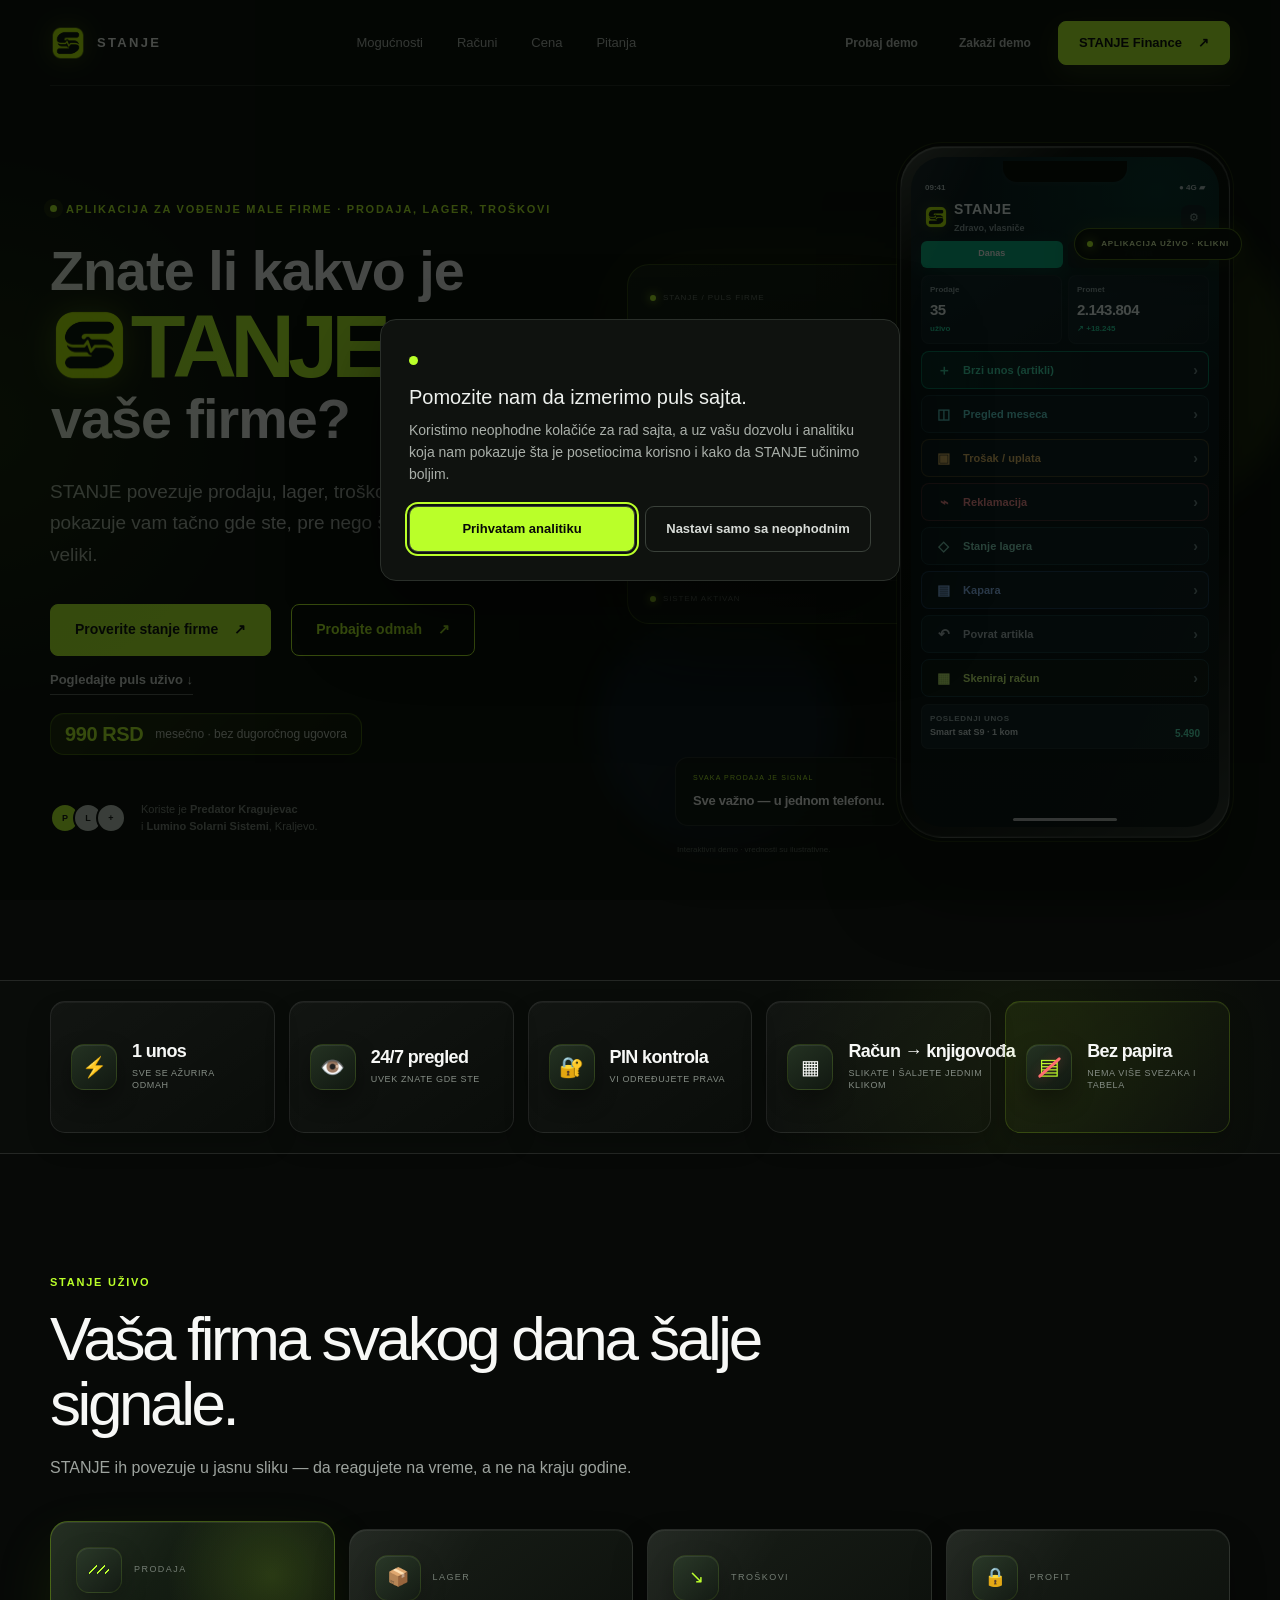
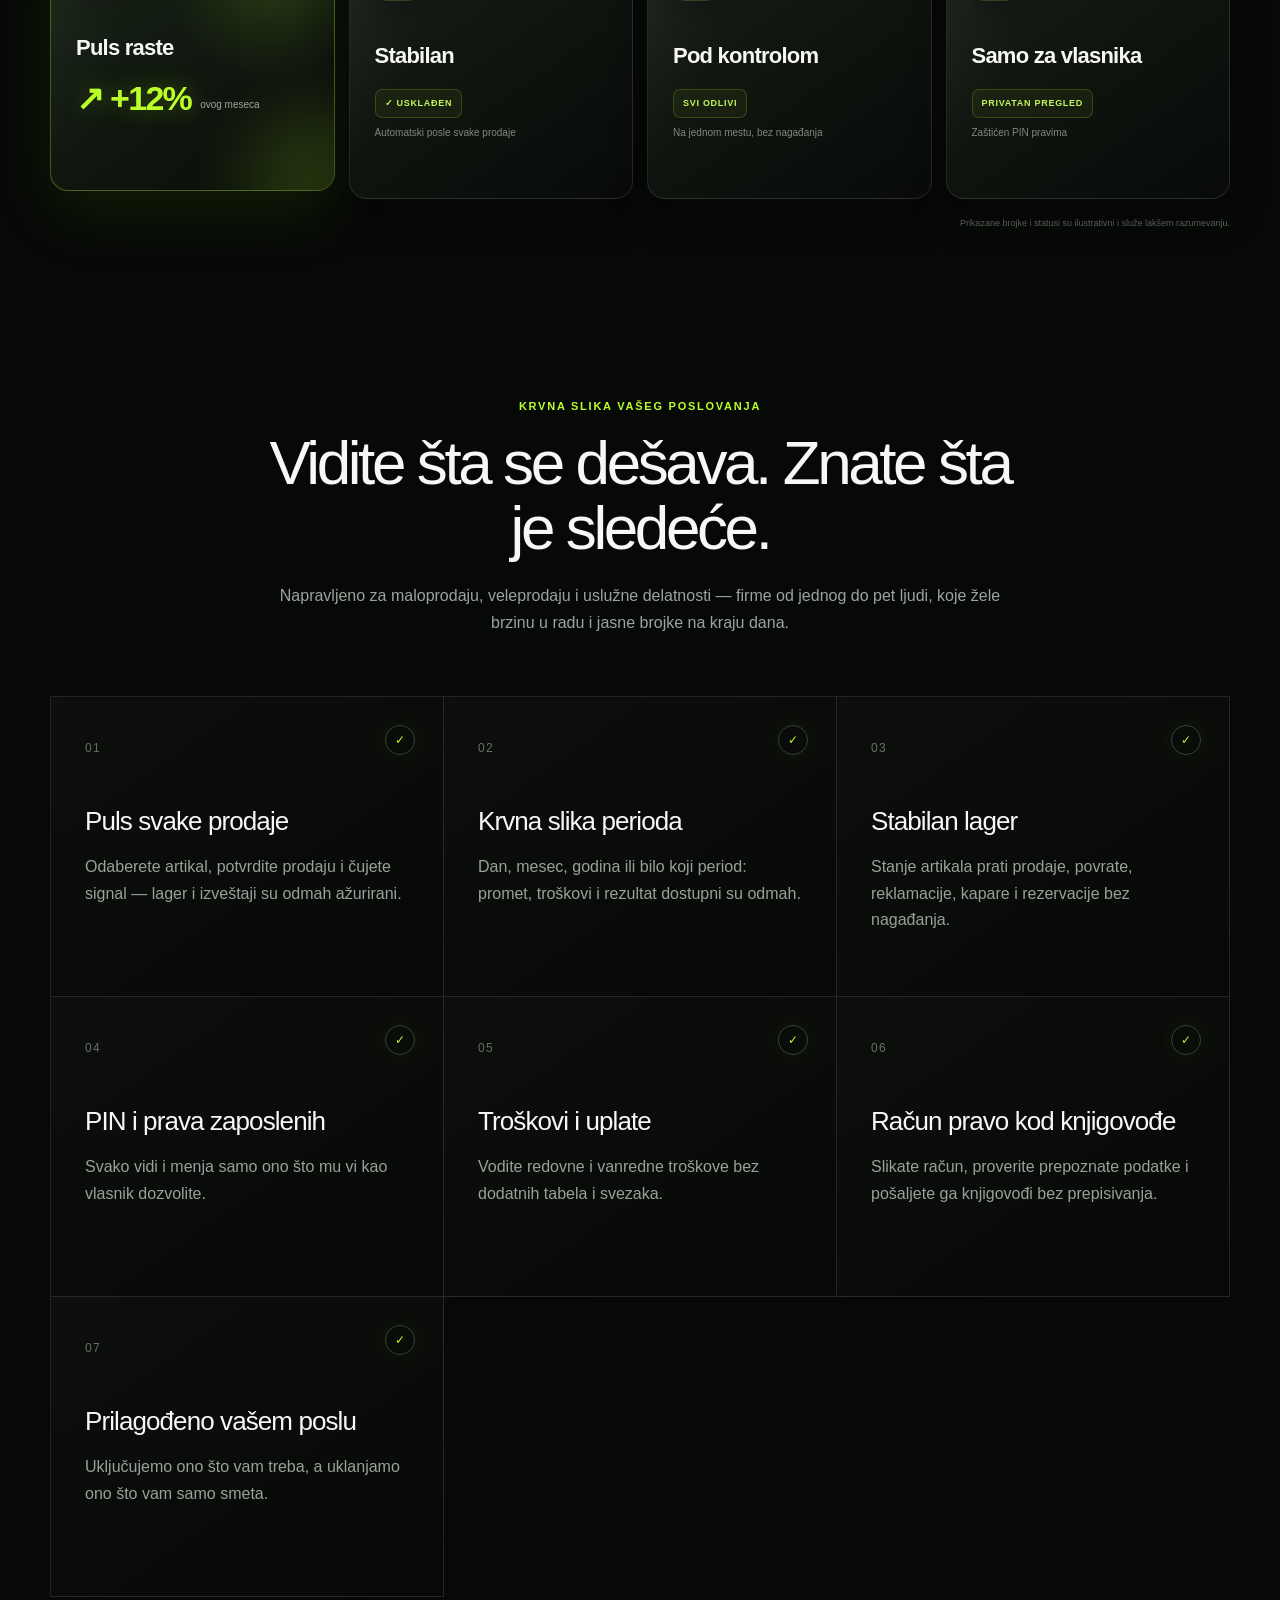
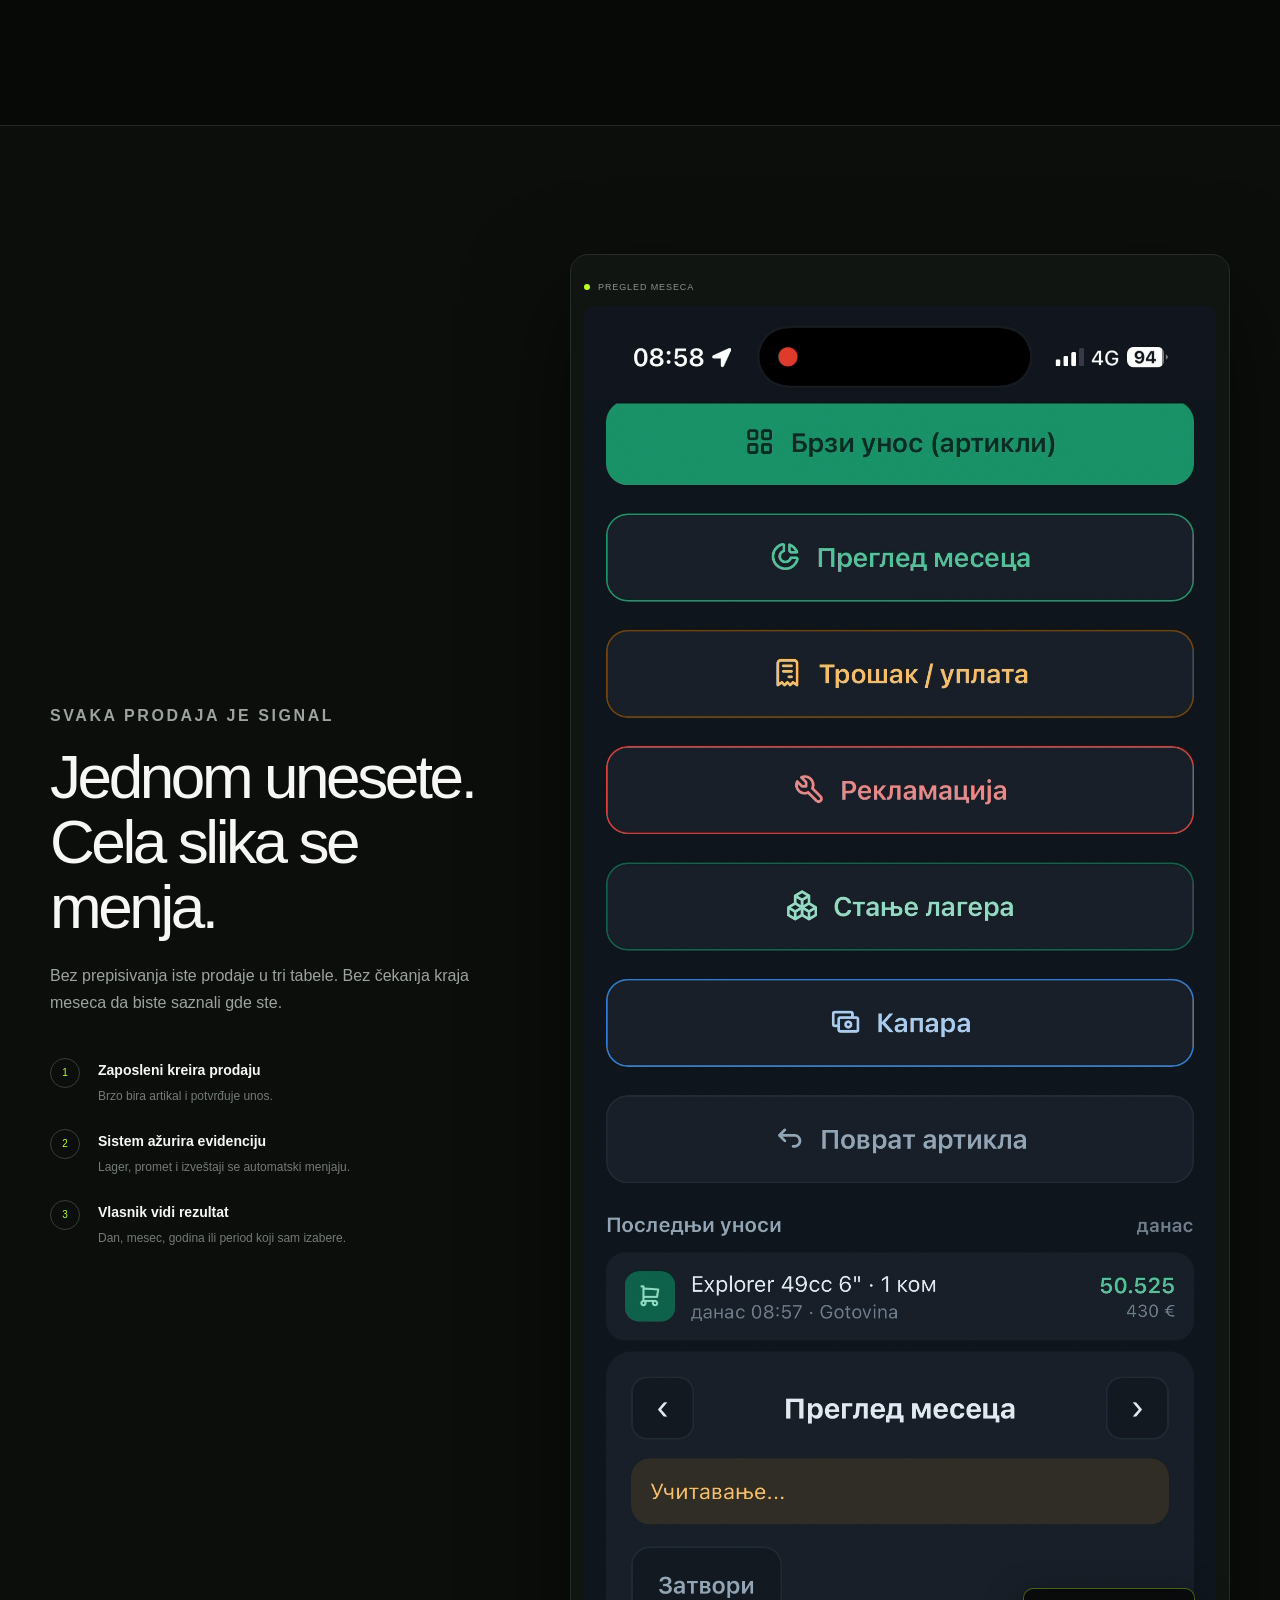
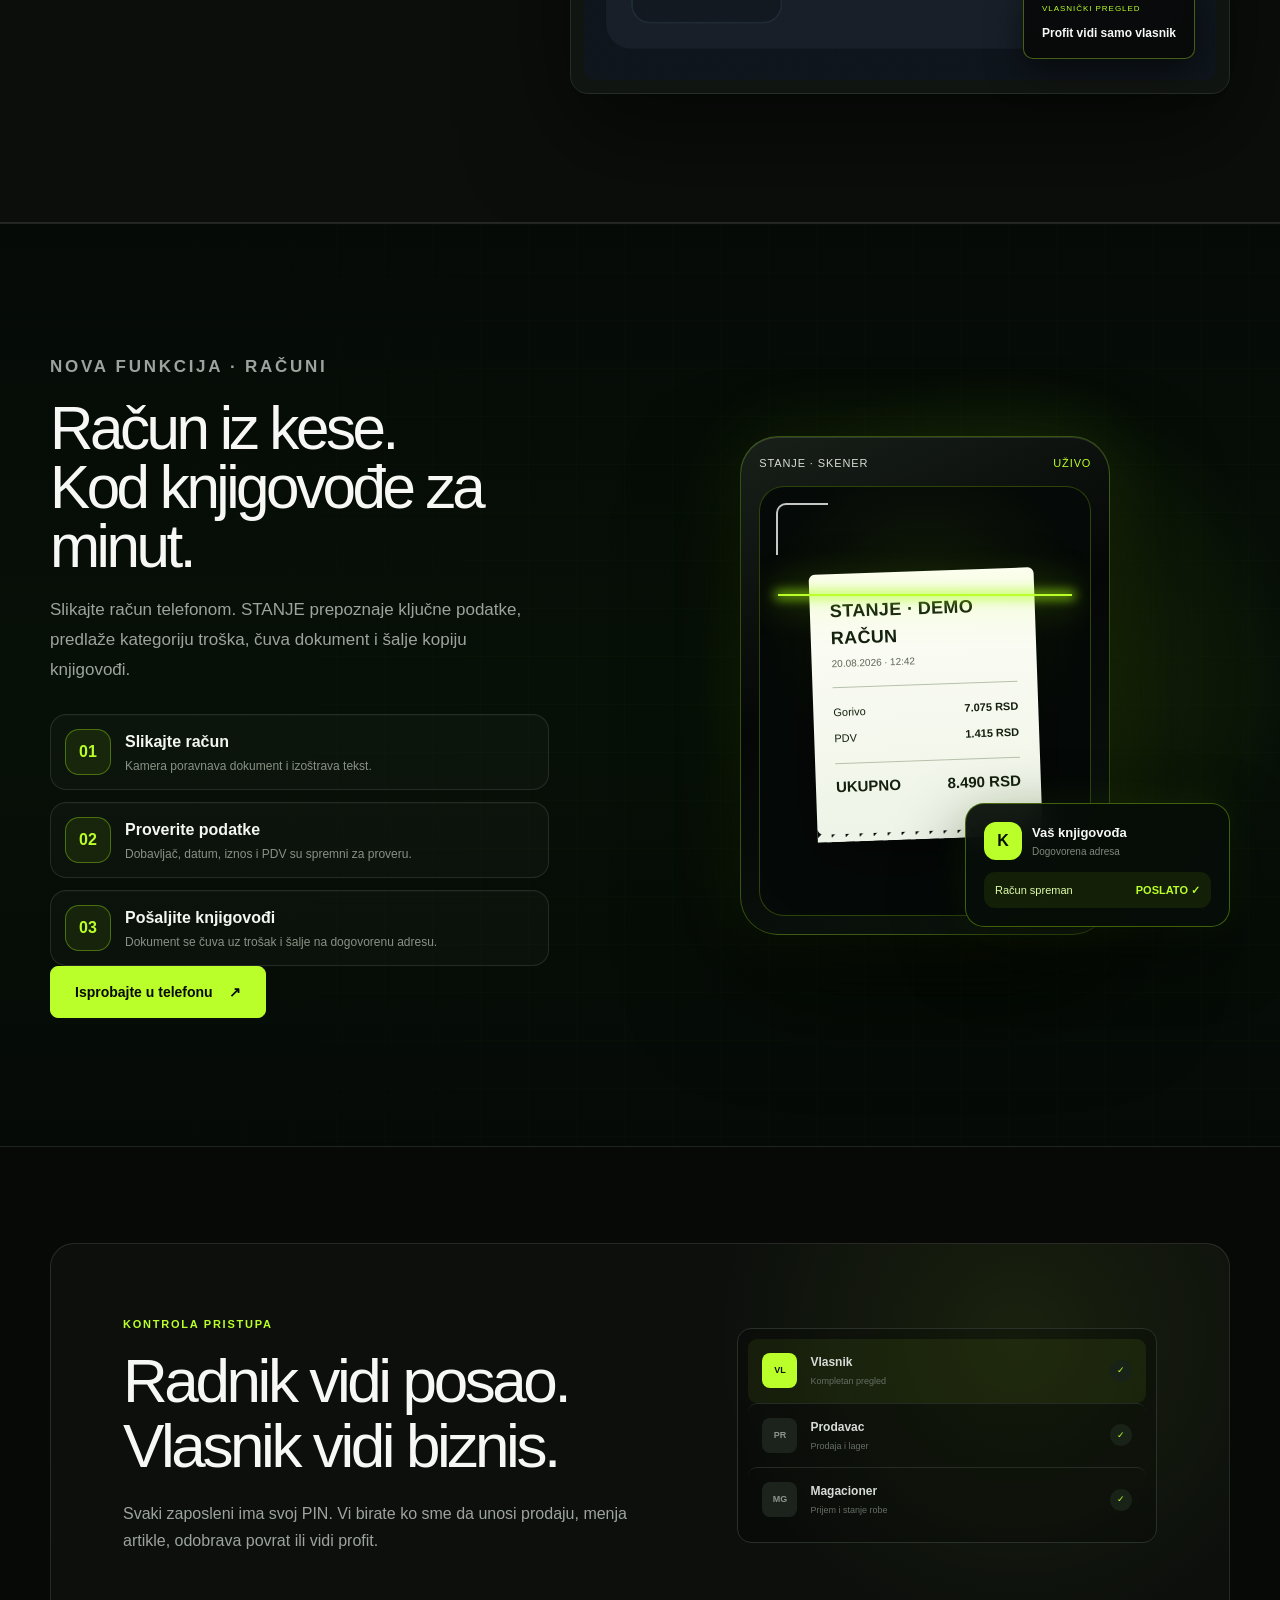
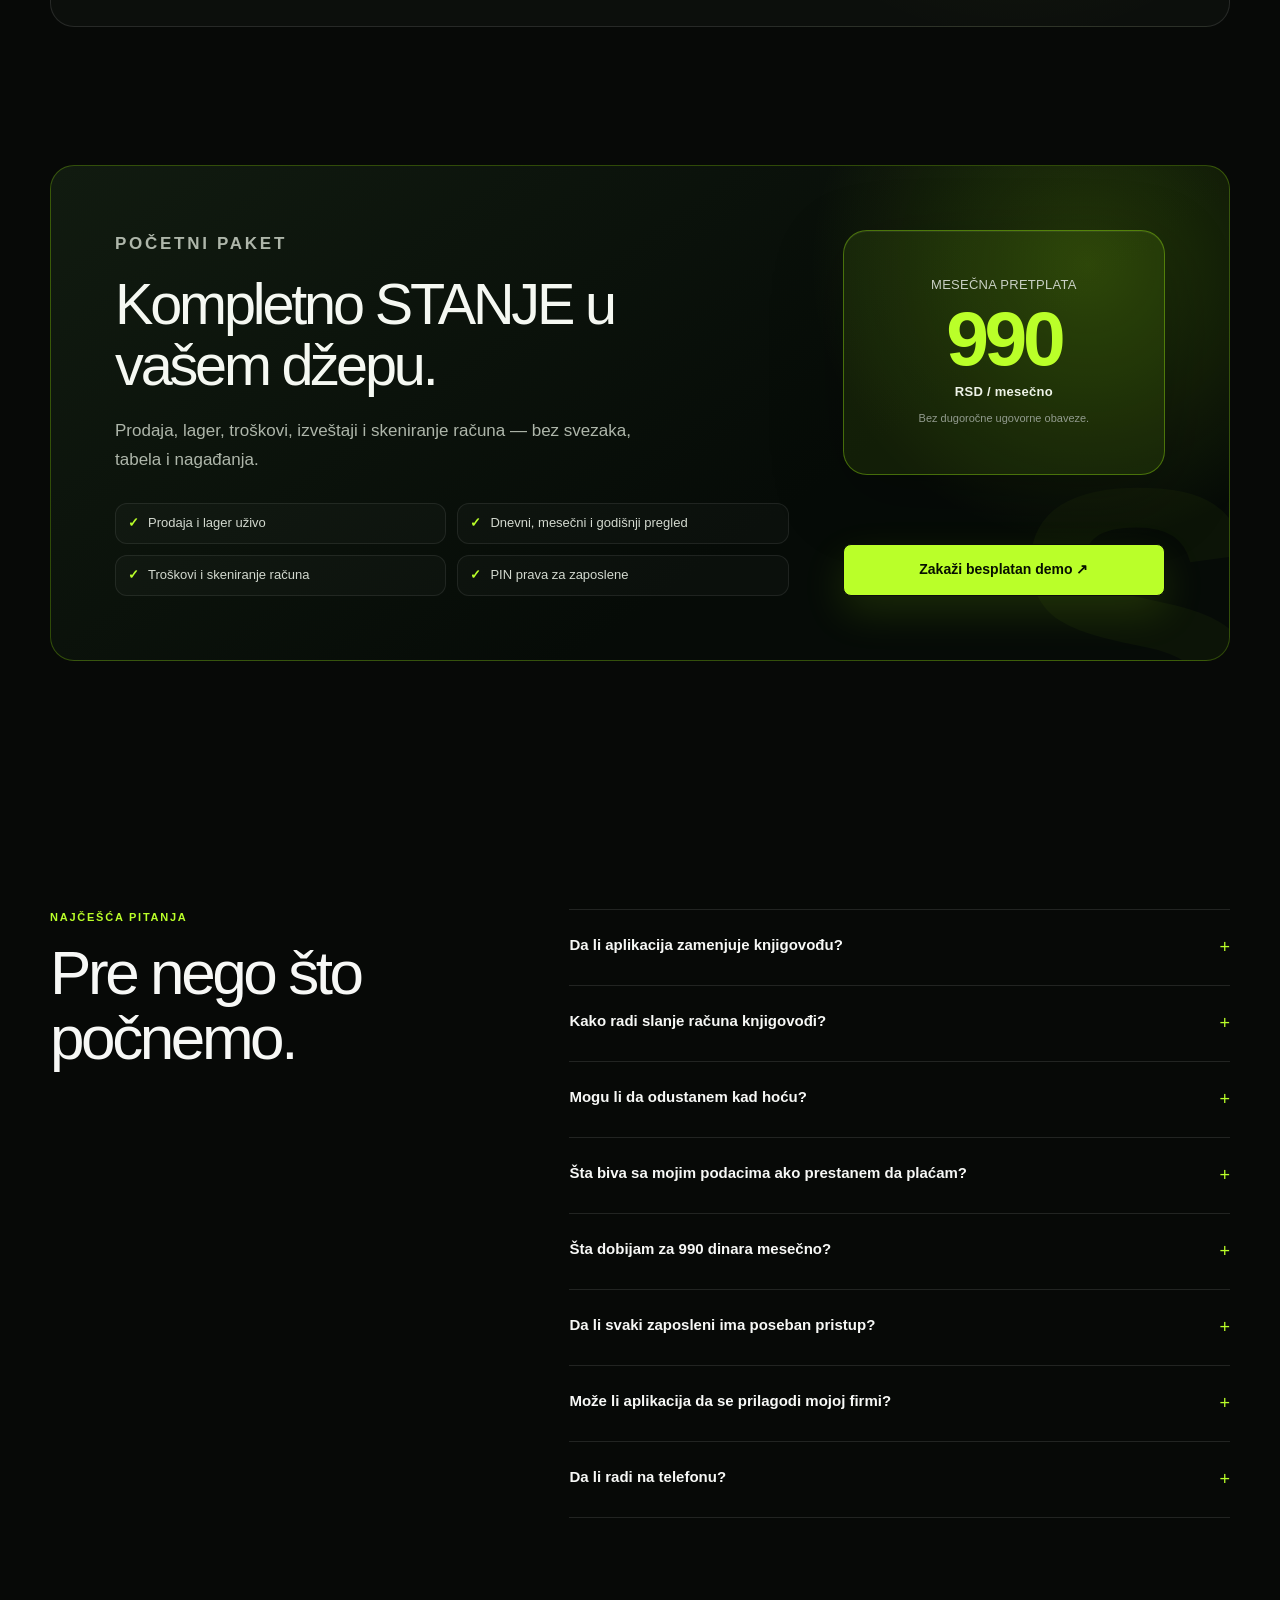
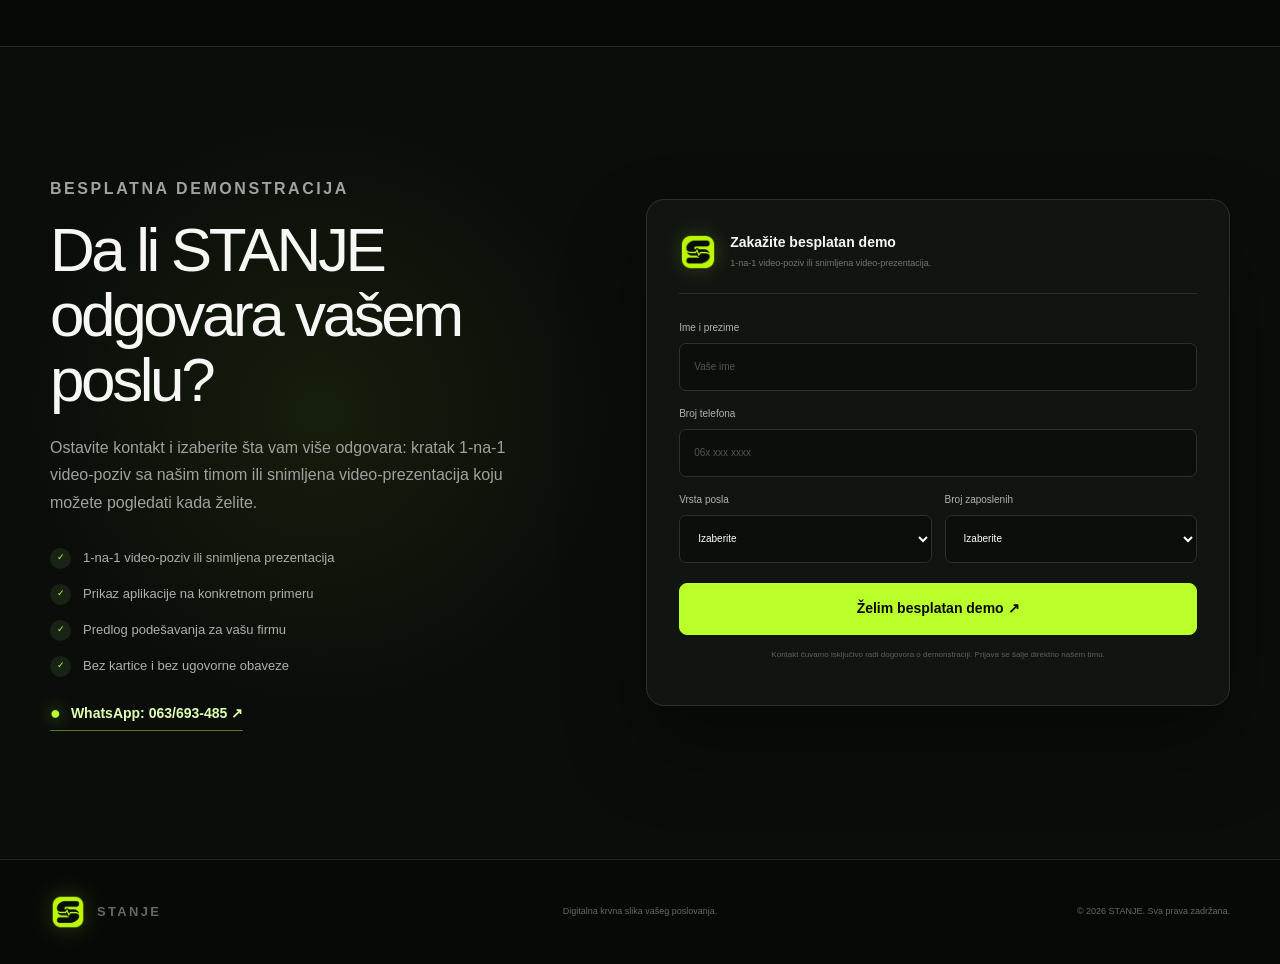
==== commit c9b00789: "Ulazna strana napisana iznova — bez React-a Objavljeni paket je bio generisan (vinext/RSC): svaki te" ====
--- a/index.html
+++ b/index.html
@@ -1,4 +1,36 @@
-<!DOCTYPE html><html lang="sr-Latn"><head><meta charSet="utf-8"/><meta name="viewport" content="width=device-width, initial-scale=1"/><link rel="preload" href="/assets/stanje-logo.png" as="image"/><link rel="preload" href="/assets/control-month.png" as="image"/><link rel="stylesheet" href="/assets/index-CxGIpI3o.css" data-rsc-css-href="/assets/index-CxGIpI3o.css" data-precedence="vite-rsc/importer-resources"/><link rel="modulepreload" href="/assets/layout-segment-context-Cq_tDZst.js" crossorigin=""/><link rel="modulepreload" href="/assets/rolldown-runtime-S-ySWqyJ.js" crossorigin=""/><link rel="modulepreload" href="/assets/index-fixed1.js" crossorigin=""/><link rel="modulepreload" href="/assets/framework-CXnKph_e.js" crossorigin=""/><link rel="modulepreload" href="/assets/meta-pixel-Cxi-siI2.js" crossorigin=""/><link rel="modulepreload" href="/assets/business-pulse-BsCDE7tW.js" crossorigin=""/><link rel="modulepreload" href="/assets/interactive-demo-B2nj9IeD.js" crossorigin=""/><link rel="modulepreload" href="/assets/lead-form-Da3e9DLb.js" crossorigin=""/><title>STANJE — Krvna slika vašeg poslovanja</title><meta name="description" content="Prodaja, lager, troškovi, računi i izveštaji na jednom mestu — za 990 RSD mesečno."/><meta property="og:title" content="STANJE — Krvna slika vašeg poslovanja"/><meta property="og:description" content="Prodaja, lager, troškovi, uplate i profit na jednom mestu."/><meta property="og:url" content="https://stanje.rs/"/><link rel="canonical" href="https://stanje.rs/"/><meta property="og:site_name" content="STANJE"/><meta property="og:type" content="website"/><meta property="og:locale" content="sr_RS"/><meta property="og:image" content="https://stanje.rs/stanje-og.png"/><meta property="og:image:width" content="1200"/><meta property="og:image:height" content="630"/><meta property="og:image:alt" content="STANJE — Krvna slika vašeg poslovanja"/><meta name="twitter:card" content="summary_large_image"/><meta name="twitter:title" content="STANJE — Krvna slika vašeg poslovanja"/><meta name="twitter:description" content="Prodaja, lager, troškovi, uplate i profit na jednom mestu."/><meta name="twitter:image" content="https://stanje.rs/stanje-og.png"/><link rel="shortcut icon" href="/favicon.png"/><link rel="icon" href="/favicon.png" sizes="64x64" type="image/png"/><link rel="apple-touch-icon" href="/apple-touch-icon.png" sizes="180x180" type="image/png"/><script>self.__VINEXT_RSC_PARAMS__={}</script><script>self.__VINEXT_RSC_NAV__={"pathname":"/","searchParams":[]}</script><link rel="modulepreload" href="/assets/index-fixed1.js" />
-</head><body><main><nav class="nav shell" aria-label="Glavna navigacija"><a class="brand" href="#top" aria-label="STANJE početna"><span class="brand-mark"><img src="/assets/stanje-logo.png" alt=""/></span><span>STANJE</span></a><div class="nav-links"><a href="#mogucnosti">Mogućnosti</a><a href="#racuni">Računi</a><a href="#cena">Cena</a><a href="#pitanja">Pitanja</a></div><div class="nav-actions"><a class="nav-demo" href="#demo">Zakaži demo</a><a class="button button-small finance-button" href="https://finance.stanje.rs">STANJE Finance <span aria-hidden="true">↗</span></a></div></nav><section class="hero shell" id="top"><div class="hero-copy"><div class="eyebrow"><span class="pulse"></span> Digitalna krvna slika poslovanja</div><h1 class="hero-headline" aria-label="Znate li kakvo je STANJE vaše firme?"><span class="hero-question-line" aria-hidden="true">Znate li kakvo je</span><span class="hero-brand-line" aria-hidden="true"><i class="hero-brand-mark"><img src="/assets/stanje-logo.png" alt=""/></i><b>TANJE</b></span><span class="hero-question-line hero-question-last" aria-hidden="true">vaše firme?</span></h1><p class="hero-lead">STANJE povezuje prodaju, lager, troškove, uplate i profit — i pokazuje vam tačno gde ste, pre nego što mali problem postane veliki.</p><div class="hero-actions"><a class="button" href="#demo">Proverite stanje firme <span aria-hidden="true">↗</span></a><a class="text-link" href="#puls">Pogledajte puls uživo <span aria-hidden="true">↓</span></a></div><div class="hero-price"><strong>990 RSD</strong><span>mesečno · bez dugoročnog ugovora</span></div><div class="hero-proof"><div class="avatar-stack" aria-hidden="true"><span>M</span><span>V</span><span>+</span></div><p>Uvek znate gde ste.<br/>Bez papira i nagađanja.</p></div></div><div class="hero-visual" id="puls"><div class="glow glow-one"></div><div class="glow glow-two"></div><div class="pulse-monitor " aria-label="Demo puls prodaje"><div class="monitor-topline"><span><i></i> STANJE / PULS FIRME</span><small>DEMO SIGNAL</small></div><div class="monitor-stats"><div><span>PRODAJE DANAS</span><strong>35</strong></div><div><span>PROMET</span><strong>184.500 <small>RSD</small></strong></div></div><div class="wave-stage" aria-hidden="true"><div class="wave-grid"></div><svg viewBox="0 0 720 150" preserveAspectRatio="none"><path class="wave-shadow" d="M0 82 L112 82 L132 73 L150 82 L188 82 L205 48 L225 121 L248 18 L270 89 L293 74 L322 82 L432 82 L452 73 L470 82 L508 82 L525 48 L545 121 L568 18 L590 89 L613 74 L642 82 L720 82"></path><path class="wave-line" d="M0 82 L112 82 L132 73 L150 82 L188 82 L205 48 L225 121 L248 18 L270 89 L293 74 L322 82 L432 82 L452 73 L470 82 L508 82 L525 48 L545 121 L568 18 L590 89 L613 74 L642 82 L720 82"></path></svg><span class="scan-dot"></span></div><div class="sale-toast"><span>✓</span><div><strong>Prodaja evidentirana</strong><small>Lager i izveštaji ažurirani</small></div><b>+1</b></div><div class="monitor-footer"><span><i></i> Sistem aktivan</span><span>Poslednje osvežavanje: upravo sada</span></div></div><div class="phone-showcase" aria-label="Prikaz aplikacije STANJE na telefonu"><div class="phone-edge"><span class="phone-speaker" aria-hidden="true"></span><div class="app-demo"><div class="app-status"><span>09:41</span><span>● 4G ▰</span></div><div class="app-demo-head"><div class="app-demo-brand"><img src="/assets/stanje-logo.png" alt=""/><span><b>STANJE</b><small>Zdravo, vlasniče</small></span></div><button aria-label="Podešavanja">⚙</button></div><div class="period-switch"><button class="active">Danas</button><button>7 dana</button></div><div class="demo-stats"><div><small>Prodaje</small><strong>35</strong><em>uživo</em></div><div><small>Promet</small><strong>2.143.804</strong><em>↗ +18.245</em></div></div><div class="demo-actions"><button class="demo-action green"><span>＋</span>Brzi unos (artikli)<i>›</i></button><button class="demo-action teal"><span>◫</span>Pregled meseca<i>›</i></button><button class="demo-action gold"><span>▣</span>Trošak / uplata<i>›</i></button><button class="demo-action red"><span>⌁</span>Reklamacija<i>›</i></button><button class="demo-action mint"><span>◇</span>Stanje lagera<i>›</i></button><button class="demo-action blue"><span>▤</span>Kapara<i>›</i></button><button class="demo-action gray"><span>↶</span>Povrat artikla<i>›</i></button><button class="demo-action lime"><span>▦</span>Skeniraj račun<i>›</i></button></div><div class="demo-recent"><span>Poslednji unos</span><b>Smart sat S9 · 1 kom</b><strong>5.490</strong></div><div class="demo-homebar"></div></div><span class="phone-shine" aria-hidden="true"></span></div><div class="phone-badge"><i></i> APLIKACIJA UŽIVO · KLIKNI</div></div><div class="hero-signal-label"><span>SVAKA PRODAJA JE SIGNAL</span><strong>Sve važno — u jednom telefonu.</strong></div><p class="demo-note hero-demo-note">Interaktivni demo · vrednosti su ilustrativne.</p></div></section><section class="proof-strip" aria-label="Glavne prednosti"><div class="shell proof-grid"><div class="proof-item"><span class="proof-icon" aria-hidden="true">⚡</span><div><strong>1 unos</strong><small>Sve se ažurira odmah</small></div></div><div class="proof-item"><span class="proof-icon" aria-hidden="true">👁️</span><div><strong>24/7 pregled</strong><small>Uvek znate gde ste</small></div></div><div class="proof-item"><span class="proof-icon" aria-hidden="true">🔐</span><div><strong>PIN kontrola</strong><small>Vi određujete prava</small></div></div><div class="proof-item"><span class="proof-icon" aria-hidden="true">▦</span><div><strong>Račun → knjigovođa</strong><small>Slikate i šaljete jednim klikom</small></div></div><div class="proof-item proof-paper"><span class="proof-icon paper-off-icon" aria-hidden="true"><i>▤</i></span><div><strong>Bez papira</strong><small>Nema više svezaka i tabela</small></div></div></div></section><section class="vitals shell" id="stanje-uzivo" aria-label="Vitalni parametri firme"><div class="vitals-heading"><p class="kicker">STANJE UŽIVO</p><h2>Vaša firma svakog dana šalje signale.</h2><p>STANJE ih povezuje u jasnu sliku — da reagujete na vreme, a ne na kraju godine.</p></div><div class="vitals-grid"><article class="vital-primary"><div class="vital-top"><div class="vital-icon"><span class="mini-wave"></span></div><span>PRODAJA</span></div><strong>Puls raste</strong><div class="vital-metric"><b>↗ +12%</b><small>ovog meseca</small></div><i class="vital-glow" aria-hidden="true"></i></article><article><div class="vital-top"><div class="vital-icon" aria-hidden="true">📦</div><span>LAGER</span></div><strong>Stabilan</strong><div class="vital-status"><b>✓ USKLAĐEN</b><small>Automatski posle svake prodaje</small></div></article><article><div class="vital-top"><div class="vital-icon" aria-hidden="true">↘</div><span>TROŠKOVI</span></div><strong>Pod kontrolom</strong><div class="vital-status"><b>SVI ODLIVI</b><small>Na jednom mestu, bez nagađanja</small></div></article><article><div class="vital-top"><div class="vital-icon" aria-hidden="true">🔒</div><span>PROFIT</span></div><strong>Samo za vlasnika</strong><div class="vital-status"><b>PRIVATAN PREGLED</b><small>Zaštićen PIN pravima</small></div></article></div><p class="illustrative-note">Prikazane brojke i statusi su ilustrativni i služe lakšem razumevanju.</p></section><section class="section shell" id="mogucnosti"><div class="section-heading"><p class="kicker">Krvna slika vašeg poslovanja</p><h2>Vidite šta se dešava. Znate šta je sledeće.</h2><p>Napravljeno za male firme koje žele brzinu u radu i jasne brojke na kraju dana.</p></div><div class="feature-grid"><article class="feature-card"><span>01</span><h3>Puls svake prodaje</h3><p>Odaberete artikal, potvrdite prodaju i čujete signal — lager i izveštaji su odmah ažurirani.</p><i aria-hidden="true">✓</i></article><article class="feature-card"><span>02</span><h3>Krvna slika perioda</h3><p>Dan, mesec, godina ili bilo koji period: promet, troškovi i rezultat dostupni su odmah.</p><i aria-hidden="true">✓</i></article><article class="feature-card"><span>03</span><h3>Stabilan lager</h3><p>Stanje artikala prati prodaje, povrate, reklamacije, kapare i rezervacije bez nagađanja.</p><i aria-hidden="true">✓</i></article><article class="feature-card"><span>04</span><h3>PIN i prava zaposlenih</h3><p>Svako vidi i menja samo ono što mu vi kao vlasnik dozvolite.</p><i aria-hidden="true">✓</i></article><article class="feature-card"><span>05</span><h3>Troškovi i uplate</h3><p>Vodite redovne i vanredne troškove bez dodatnih tabela i svezaka.</p><i aria-hidden="true">✓</i></article><article class="feature-card"><span>06</span><h3>Račun pravo kod knjigovođe</h3><p>Slikate račun, proverite prepoznate podatke i pošaljete ga knjigovođi bez prepisivanja.</p><i aria-hidden="true">✓</i></article><article class="feature-card"><span>07</span><h3>Prilagođeno vašem poslu</h3><p>Uključujemo ono što vam treba, a uklanjamo ono što vam samo smeta.</p><i aria-hidden="true">✓</i></article></div></section><section class="section workflow-section" id="kako-radi"><div class="shell workflow-grid"><div class="workflow-copy"><p class="kicker">Svaka prodaja je signal</p><h2>Jednom unesete. Cela slika se menja.</h2><p>Bez prepisivanja iste prodaje u tri tabele. Bez čekanja kraja meseca da biste saznali gde ste.</p><ol class="steps"><li><span>1</span><div><strong>Zaposleni kreira prodaju</strong><p>Brzo bira artikal i potvrđuje unos.</p></div></li><li><span>2</span><div><strong>Sistem ažurira evidenciju</strong><p>Lager, promet i izveštaji se automatski menjaju.</p></div></li><li><span>3</span><div><strong>Vlasnik vidi rezultat</strong><p>Dan, mesec, godina ili period koji sam izabere.</p></div></li></ol></div><div class="dashboard-frame"><div class="dashboard-label"><span></span> Pregled meseca</div><img src="/assets/control-month.png" alt="Prikaz mesečnog izveštaja u aplikaciji STANJE"/><div class="owner-only"><span>Vlasnički pregled</span><strong>Profit vidi samo vlasnik</strong></div></div></div></section><section class="section receipt-section" id="racuni"><div class="shell receipt-grid"><div class="receipt-copy"><p class="kicker">NOVA FUNKCIJA · RAČUNI</p><h2>Račun iz kese.<br/>Kod knjigovođe za minut.</h2><p>Slikajte račun telefonom. STANJE prepoznaje ključne podatke, predlaže kategoriju troška, čuva dokument i šalje kopiju knjigovođi.</p><ol class="receipt-steps"><li class="receipt-step"><span>01</span><div><strong>Slikajte račun</strong><small>Kamera poravnava dokument i izoštrava tekst.</small></div></li><li class="receipt-step"><span>02</span><div><strong>Proverite podatke</strong><small>Dobavljač, datum, iznos i PDV su spremni za proveru.</small></div></li><li class="receipt-step"><span>03</span><div><strong>Pošaljite knjigovođi</strong><small>Dokument se čuva uz trošak i šalje na dogovorenu adresu.</small></div></li></ol><a class="button" href="#puls">Isprobajte u telefonu <span aria-hidden="true">↗</span></a></div><div class="receipt-visual" aria-label="Prikaz skeniranja računa i slanja knjigovođi"><div class="receipt-phone"><div class="receipt-phone-bar"><span>STANJE · SKENER</span><span>UŽIVO</span></div><div class="scan-frame"><span class="scan-beam"></span><div class="paper-receipt"><b>STANJE · DEMO RAČUN</b><span>20.08.2026 · 12:42</span><div class="receipt-rule"></div><p class="receipt-line"><span>Gorivo</span><strong>7.075 RSD</strong></p><p class="receipt-line"><span>PDV</span><strong>1.415 RSD</strong></p><p class="receipt-line total"><span>UKUPNO</span><strong>8.490 RSD</strong></p></div></div></div><div class="accountant-card"><div class="accountant-card-head"><span class="accountant-avatar">K</span><div><strong>Vaš knjigovođa</strong><small>Dogovorena adresa</small></div></div><div class="accountant-status"><span>Račun spreman</span><b>POSLATO ✓</b></div></div></div></div></section><section class="section permissions shell"><div class="permissions-card"><div><p class="kicker">Kontrola pristupa</p><h2>Radnik vidi posao.<br/>Vlasnik vidi biznis.</h2><p>Svaki zaposleni ima svoj PIN. Vi birate ko sme da unosi prodaju, menja artikle, odobrava povrat ili vidi profit.</p></div><div class="role-panel"><div class="role owner"><span>VL</span><div><strong>Vlasnik</strong><small>Kompletan pregled</small></div><i>✓</i></div><div class="role"><span>PR</span><div><strong>Prodavac</strong><small>Prodaja i lager</small></div><i>✓</i></div><div class="role"><span>MG</span><div><strong>Magacioner</strong><small>Prijem i stanje robe</small></div><i>✓</i></div></div></div></section><section class="section offer shell" id="cena"><div class="offer-card"><div class="offer-intro"><p class="kicker">Početni paket</p><h2>Kompletno STANJE u vašem džepu.</h2><p>Prodaja, lager, troškovi, izveštaji i skeniranje računa — bez svezaka, tabela i nagađanja.</p></div><div class="price"><span>Mesečna pretplata</span><strong>990 <small>RSD / mesečno</small></strong><p>Bez dugoročne ugovorne obaveze.</p></div><ul class="offer-list"><li>Prodaja i lager uživo</li><li>Dnevni, mesečni i godišnji pregled</li><li>Troškovi i skeniranje računa</li><li>PIN prava za zaposlene</li></ul><a class="button light-button" href="#demo">Zakaži besplatan demo ↗</a></div></section><section class="section faq shell" id="pitanja"><div class="section-heading left-heading"><p class="kicker">Najčešća pitanja</p><h2>Pre nego što počnemo.</h2></div><div class="faq-list"><details><summary>Da li aplikacija zamenjuje knjigovođu?<span>+</span></summary><p>Ne. STANJE je operativni sistem za praćenje prodaje, lagera, troškova i rezultata. Vašem knjigovođi ostaje zvanično računovodstvo, a vama svakodnevna kontrola poslovanja.</p></details><details><summary>Kako radi slanje računa knjigovođi?<span>+</span></summary><p>Slikate račun telefonom, proverite prepoznate podatke i jednim klikom ga čuvate uz trošak i šaljete na dogovorenu adresu knjigovođe. Originalni dokument ostaje sačuvan u vašoj evidenciji.</p></details><details><summary>Šta dobijam za 990 dinara mesečno?<span>+</span></summary><p>Početni paket obuhvata prodaju, lager, osnovne izveštaje, troškove i skeniranje računa. Veće posebne dorade i potpuno prilagođeni moduli dogovaraju se zasebno.</p></details><details><summary>Da li svaki zaposleni ima poseban pristup?<span>+</span></summary><p>Da. Svako dobija svoj PIN, a vlasnik određuje ko može da vidi, unese, izmeni ili obriše određene podatke.</p></details><details><summary>Može li aplikacija da se prilagodi mojoj firmi?<span>+</span></summary><p>Da. Moduli, nazivi, prava pristupa i način rada mogu da se podese prema vašem procesu. Veće posebne funkcije dogovaraju se zasebno.</p></details><details><summary>Da li radi na telefonu?<span>+</span></summary><p>Da. Aplikacija je napravljena za brz rad na telefonu, a dostupna je i na računaru i tabletu.</p></details></div></section><section class="section demo-section" id="demo"><div class="shell demo-grid"><div class="demo-copy"><p class="kicker">Besplatna demonstracija</p><h2>Da li STANJE odgovara vašem poslu?</h2><p>Ostavite kontakt i izaberite šta vam više одговara: kratak 1-na-1 video-poziv sa našim timom ili snimljena video-prezentacija koju možete pogledati kada želite.</p><ul><li><span>✓</span> 1-na-1 video-poziv ili snimljena prezentacija</li><li><span>✓</span> Prikaz aplikacije na konkretnom primeru</li><li><span>✓</span> Predlog podešavanja za vašu firmu</li><li><span>✓</span> Bez kartice i bez ugovorne obaveze</li></ul><a class="whatsapp-contact" href="https://wa.me/38163693485?text=Zdravo%2C%20zanima%20me%20STANJE%20aplikacija." target="_blank" rel="noreferrer"><span aria-hidden="true">●</span> WhatsApp: 063/693-485 ↗</a></div><form class="lead-form"><div class="form-header"><span class="form-brand-mark"><img src="/assets/stanje-logo.png" alt=""/></span><div><strong>Zakažite besplatan demo</strong><small>1-na-1 video-poziv ili snimljena video-prezentacija.</small></div></div><label>Ime i prezime<input type="text" placeholder="Vaše ime" autoComplete="name" required="" name="name"/></label><label>Broj telefona<input type="tel" placeholder="06x xxx xxxx" autoComplete="tel" required="" minLength="6" name="phone"/></label><div class="field-row"><label>Vrsta posla<select name="businessType"><option value="" disabled="" selected="">Izaberite</option><option>Online prodaja</option><option>Maloprodaja</option><option>Veleprodaja</option><option>Uslužna delatnost</option><option>Drugo</option></select></label><label>Broj zaposlenih<select name="teamSize"><option value="" disabled="" selected="">Izaberite</option><option>Radim sam/a</option><option>2–5</option><option>6–10</option><option>11+</option></select></label></div><input class="honeypot" tabindex="-1" autoComplete="off" aria-hidden="true" name="website"/><button class="button submit-button" type="submit">Želim besplatan demo ↗</button><p class="privacy-note">Kontakt čuvamo isključivo radi dogovora o demonstraciji. Prijava se šalje direktno našem timu.</p></form></div></section><footer><div class="shell footer-grid"><a class="brand" href="#top" aria-label="STANJE početna"><span class="brand-mark"><img src="/assets/stanje-logo.png" alt=""/></span><span>STANJE</span></a><p>Digitalna krvna slika vašeg poslovanja.</p><p>© 2026 STANJE. Sva prava zadržana.</p></div></footer></main><script id="_R_">import("/assets/index-fixed1.js")</script><script>(function(){function c(){var b=a.contentDocument||(a.contentWindow&&a.contentWindow.document);if(b){var d=b.createElement('script');d.innerHTML="window.__CF$cv$params={r:'a31cab661b38a8bc',t:'MTc4Nzg1MDQxNQ=='};var a=document.createElement('script');a.src='/cdn-cgi/challenge-platform/scripts/jsd/main.js';document.getElementsByTagName('head')[0].appendChild(a);";b.getElementsByTagName('head')[0].appendChild(d)}}if(document.body){var a=document.createElement('iframe');a.height=1;a.width=1;a.style.position='absolute';a.style.top=0;a.style.left=0;a.style.border='none';a.style.visibility='hidden';document.body.appendChild(a);if('loading'!==document.readyState)c();else if(window.addEventListener)document.addEventListener('DOMContentLoaded',c);else{var e=document.onreadystatechange||function(){};document.onreadystatechange=function(b){e(b);'loading'!==document.readyState&&(document.onreadystatechange=e,c())}}}})();</script><script>/* Programski skrol dozvoljen SAMO kratko posle učitavanja ili klika na #link — ruter sajta inače u petlji vraća korisnika na sekciju iz hasha. */(function(){var rok=Date.now()+2500;document.addEventListener('click',function(ev){var n=ev.target;while(n&&n!==document){if(n.tagName==='A'&&/^#/.test(n.getAttribute('href')||'')){rok=Date.now()+1500;break;}n=n.parentNode;}},true);var siv=Element.prototype.scrollIntoView;Element.prototype.scrollIntoView=function(){if(Date.now()<=rok)return siv.apply(this,arguments);};var st=window.scrollTo.bind(window);window.scrollTo=function(){if(Date.now()<=rok)return st.apply(null,arguments);};})();</script><script>/* Čuvar skrola: ako cookie panel nije na ekranu, body ne sme ostati zaključan (bug: klik na meni dok je panel otvoren ostavi overflow:hidden zauvek). */
-(function(){var st=document.createElement('style');st.textContent='body.cookie-consent-open{overflow:auto !important}html{scroll-behavior:auto !important}html,body{overflow-anchor:none !important}';document.head.appendChild(st);})();(function(){function u(){var b=document.body;if(!b||!b.classList.contains('cookie-consent-open'))return;var p=document.querySelector('.cookie-panel');var v=false;if(p&&document.contains(p)){var r=p.getBoundingClientRect();v=r.width>0&&r.height>0;}if(!v)b.classList.remove('cookie-consent-open');}setInterval(u,600);window.addEventListener('hashchange',function(){setTimeout(u,80);});document.addEventListener('click',function(){setTimeout(u,150);},true);/* Direktan ulazak sa #sekcijom: SPA se hidrira kasnije pa hash skok ne uspe — ponavljaj dok sekcija ne postoji. */function skokPaOcisti(){var s=location.hash;if(!s||s==='#')return false;var e=document.getElementById(s.slice(1));if(!e)return false;e.scrollIntoView();history.replaceState(null,'',location.pathname+location.search);return true;}var n=0,t=setInterval(function(){if(skokPaOcisti()||!location.hash||++n>16)clearInterval(t);},250);addEventListener('hashchange',function(){setTimeout(skokPaOcisti,60);});})();
-</script></body></html><script>self.__VINEXT_RSC_CHUNKS__=self.__VINEXT_RSC_CHUNKS__||[];self.__VINEXT_RSC_CHUNKS__.push("2:I[\"8c0f216c4604\",[],\"Children\",1]\n3:I[\"5b610776f70f\",[],\"default\",1]\n4:I[\"15c18cfaeeff\",[],\"LayoutSegmentProvider\",1]\n5:I[\"8c0f216c4604\",[],\"Slot\",1]\n6:I[\"593f344dc510\",[],\"RedirectBoundary\",1]\n:HL[\"/assets/index-CxGIpI3o.css\",\"style\"]\n")</script><script>self.__VINEXT_RSC_CHUNKS__=self.__VINEXT_RSC_CHUNKS__||[];self.__VINEXT_RSC_CHUNKS__.push("0:{\"__route\":\"route:/\",\"__interceptionContext\":null,\"__layoutIds\":[\"layout:/\"],\"__rootLayout\":\"/\",\"page:/\":\"$L1\",\"layout:/\":[[[[\"$\",\"link\",\"css:/assets/index-CxGIpI3o.css\",{\"rel\":\"stylesheet\",\"precedence\":\"vite-rsc/importer-resources\",\"href\":\"/assets/index-CxGIpI3o.css\",\"data-rsc-css-href\":\"/assets/index-CxGIpI3o.css\"}],\"$undefined\"],[\"$\",\"html\",null,{\"lang\":\"sr-Latn\",\"children\":[\"$\",\"body\",null,{\"children\":[[\"$\",\"$L2\",null,{}],[\"$\",\"$L3\",null,{}]]}]}]],null],\"route:/\":[[[\"$\",\"meta\",null,{\"charSet\":\"utf-8\"}],[[\"$\",\"title\",\"0\",{\"children\":\"STANJE — Krvna slika vašeg poslovanja\"}],[\"$\",\"meta\",\"1\",{\"name\":\"description\",\"content\":\"Prodaja, lager, troškovi, računi i izveštaji na jednom mestu — za 990 RSD mesečno.\"}],[\"$\",\"meta\",\"2\",{\"property\":\"og:title\",\"content\":\"STANJE — Krvna slika vašeg poslovanja\"}],[\"$\",\"meta\",\"3\",{\"property\":\"og:description\",\"content\":\"Prodaja, lager, troškovi, uplate i profit na jednom mestu.\"}],[\"$\",\"meta\",\"4\",{\"property\":\"og:url\",\"content\":\"https://stanje.rs/\"}],[\"$\",\"meta\",\"5\",{\"property\":\"og:site_name\",\"content\":\"STANJE\"}],[\"$\",\"meta\",\"6\",{\"property\":\"og:type\",\"content\":\"website\"}],[\"$\",\"meta\",\"7\",{\"property\":\"og:locale\",\"content\":\"sr_RS\"}],[\"$\",\"meta\",\"8\",{\"property\":\"og:image\",\"content\":\"https://stanje.rs/stanje-og.png\"}],[\"$\",\"meta\",\"9\",{\"property\":\"og:image:width\",\"content\":\"1200\"}],[\"$\",\"meta\",\"10\",{\"property\":\"og:image:height\",\"content\":\"630\"}],[\"$\",\"meta\",\"11\",{\"property\":\"og:image:alt\",\"content\":\"STANJE — Krvna slika vašeg poslovanja\"}],[\"$\",\"meta\",\"12\",{\"name\":\"twitter:card\",\"content\":\"summary_large_image\"}],[\"$\",\"meta\",\"13\",{\"name\":\"twitter:title\",\"content\":\"STANJE — Krvna slika vašeg poslovanja\"}],[\"$\",\"meta\",\"14\",{\"name\":\"twitter:description\",\"content\":\"Prodaja, lager, troškovi, uplate i profit na jednom mestu.\"}],[\"$\",\"meta\",\"15\",{\"name\":\"twitter:image\",\"content\":\"https://stanje.rs/stanje-og.png\"}],[\"$\",\"link\",\"16\",{\"rel\":\"shortcut icon\",\"href\":\"/favicon.png\"}],[\"$\",\"link\",\"17\",{\"rel\":\"icon\",\"href\":\"/favicon.png\",\"sizes\":\"64x64\",\"type\":\"image/png\"}],[\"$\",\"link\",\"18\",{\"rel\":\"apple-touch-icon\",\"href\":\"/apple-touch-icon.png\",\"sizes\":\"180x180\",\"type\":\"image/png\"}],[\"$\",\"link\",\"19\",{\"rel\":\"canonical\",\"href\":\"https://stanje.rs/\"}]],[[\"$\",\"meta\",\"0\",{\"name\":\"viewport\",\"content\":\"width=device-width, initial-scale=1\"}]]],[\"$\",\"$L4\",null,{\"segmentMap\":{\"children\":[]},\"children\":[\"$\",\"$L5\",null,{\"id\":\"layout:/\",\"parallelSlots\":\"$undefined\",\"children\":[\"$\",\"$L6\",null,{\"children\":[\"$\",\"$L4\",null,{\"segmentMap\":{\"children\":[]},\"children\":[\"$\",\"$L5\",null,{\"id\":\"page:/\"}]}]}]}]}]],\"__layoutFlags\":{\"layout:/\":\"s\"},\"__artifactCompatibility\":{\"schemaVersion\":1,\"graphVersion\":\"app-route-graph:4uhn5s1wvoptc\",\"deploymentVersion\":\"8250d013-0c5c-49d8-b08a-a25ffe710691\",\"appElementsSchemaVersion\":1,\"rscPayloadSchemaVersion\":1,\"rootBoundaryId\":\"/\",\"renderEpoch\":null}}\n7:I[\"da1e99729955\",[],\"default\",1]\n8:I[\"bdfc3d772305\",[],\"default\",1]\n:HL[\"/assets/stanje-logo.png\",\"image\"]\n")</script><script>self.__VINEXT_RSC_CHUNKS__=self.__VINEXT_RSC_CHUNKS__||[];self.__VINEXT_RSC_CHUNKS__.push("1:[\"$\",\"main\",null,{\"children\":[[\"$\",\"nav\",null,{\"className\":\"nav shell\",\"aria-label\":\"Glavna navigacija\",\"children\":[[\"$\",\"a\",null,{\"className\":\"brand\",\"href\":\"#top\",\"aria-label\":\"STANJE početna\",\"children\":[[\"$\",\"span\",null,{\"className\":\"brand-mark\",\"children\":[\"$\",\"img\",null,{\"src\":\"/assets/stanje-logo.png\",\"alt\":\"\"}]}],[\"$\",\"span\",null,{\"children\":\"STANJE\"}]]}],[\"$\",\"div\",null,{\"className\":\"nav-links\",\"children\":[[\"$\",\"a\",null,{\"href\":\"#mogucnosti\",\"children\":\"Mogućnosti\"}],[\"$\",\"a\",null,{\"href\":\"#racuni\",\"children\":\"Računi\"}],[\"$\",\"a\",null,{\"href\":\"#cena\",\"children\":\"Cena\"}],[\"$\",\"a\",null,{\"href\":\"#pitanja\",\"children\":\"Pitanja\"}]]}],[\"$\",\"div\",null,{\"className\":\"nav-actions\",\"children\":[[\"$\",\"a\",null,{\"className\":\"nav-demo\",\"href\":\"#demo\",\"children\":\"Zakaži demo\"}],[\"$\",\"a\",null,{\"className\":\"button button-small finance-button\",\"href\":\"https://finance.stanje.rs\",\"children\":[\"STANJE Finance \",[\"$\",\"span\",null,{\"aria-hidden\":\"true\",\"children\":\"↗\"}]]}]]}]]}],[\"$\",\"section\",null,{\"className\":\"hero shell\",\"id\":\"top\",\"children\":[[\"$\",\"div\",null,{\"className\":\"hero-copy\",\"children\":[[\"$\",\"div\",null,{\"className\":\"eyebrow\",\"children\":[[\"$\",\"span\",null,{\"className\":\"pulse\"}],\" Digitalna krvna slika poslovanja\"]}],[\"$\",\"h1\",null,{\"className\":\"hero-headline\",\"aria-label\":\"Znate li kakvo je STANJE vaše firme?\",\"children\":[[\"$\",\"span\",null,{\"className\":\"hero-question-line\",\"aria-hidden\":\"true\",\"children\":\"Znate li kakvo je\"}],[\"$\",\"span\",null,{\"className\":\"hero-brand-line\",\"aria-hidden\":\"true\",\"children\":[[\"$\",\"i\",null,{\"className\":\"hero-brand-mark\",\"children\":[\"$\",\"img\",null,{\"src\":\"/assets/stanje-logo.png\",\"alt\":\"\"}]}],[\"$\",\"b\",null,{\"children\":\"TANJE\"}]]}],[\"$\",\"span\",null,{\"className\":\"hero-question-line hero-question-last\",\"aria-hidden\":\"true\",\"children\":\"vaše firme?\"}]]}],[\"$\",\"p\",null,{\"className\":\"hero-lead\",\"children\":\"STANJE povezuje prodaju, lager, troškove, uplate i profit — i pokazuje vam tačno gde ste, pre nego što mali problem postane veliki.\"}],[\"$\",\"div\",null,{\"className\":\"hero-actions\",\"children\":[[\"$\",\"a\",null,{\"className\":\"button\",\"href\":\"#demo\",\"children\":[\"Proverite stanje firme \",[\"$\",\"span\",null,{\"aria-hidden\":\"true\",\"children\":\"↗\"}]]}],[\"$\",\"a\",null,{\"className\":\"text-link\",\"href\":\"#puls\",\"children\":[\"Pogledajte puls uživo \",[\"$\",\"span\",null,{\"aria-hidden\":\"true\",\"children\":\"↓\"}]]}]]}],[\"$\",\"div\",null,{\"className\":\"hero-price\",\"children\":[[\"$\",\"strong\",null,{\"children\":\"990 RSD\"}],[\"$\",\"span\",null,{\"children\":\"mesečno · bez dugoročnog ugovora\"}]]}],[\"$\",\"div\",null,{\"className\":\"hero-proof\",\"children\":[[\"$\",\"div\",null,{\"className\":\"avatar-stack\",\"aria-hidden\":\"true\",\"children\":[[\"$\",\"span\",null,{\"children\":\"M\"}],[\"$\",\"span\",null,{\"children\":\"V\"}],[\"$\",\"span\",null,{\"children\":\"+\"}]]}],[\"$\",\"p\",null,{\"children\":[\"Uvek znate gde ste.\",[\"$\",\"br\",null,{}],\"Bez papira i nagađanja.\"]}]]}]]}],[\"$\",\"div\",null,{\"className\":\"hero-visual\",\"id\":\"puls\",\"children\":[[\"$\",\"div\",null,{\"className\":\"glow glow-one\"}],[\"$\",\"div\",null,{\"className\":\"glow glow-two\"}],[\"$\",\"$L7\",null,{}],[\"$\",\"div\",null,{\"className\":\"phone-showcase\",\"aria-label\":\"Prikaz aplikacije STANJE na telefonu\",\"children\":[[\"$\",\"div\",null,{\"className\":\"phone-edge\",\"children\":[[\"$\",\"span\",null,{\"className\":\"phone-speaker\",\"aria-hidden\":\"true\"}],[\"$\",\"$L8\",null,{}],[\"$\",\"span\",null,{\"className\":\"phone-shine\",\"aria-hidden\":\"true\"}]]}],[\"$\",\"div\",null,{\"className\":\"phone-badge\",\"children\":[[\"$\",\"i\",null,{}],\" APLIKACIJA UŽIVO · KLIKNI\"]}]]}],[\"$\",\"div\",null,{\"className\":\"hero-signal-label\",\"children\":[[\"$\",\"span\",null,{\"children\":\"SVAKA PRODAJA JE SIGNAL\"}],[\"$\",\"strong\",null,{\"children\":\"Sve važno — u jednom telefonu.\"}]]}],[\"$\",\"p\",null,{\"className\":\"demo-note hero-demo-note\",\"children\":\"Interaktivni demo · vrednosti su ilustrativne.\"}]]}]]}],[\"$\",\"section\",null,{\"className\":\"proof-strip\",\"aria-label\":\"Glavne prednosti\",\"children\":[\"$\",\"div\",null,{\"className\":\"shell proof-grid\",\"children\":[[\"$\",\"div\",null,{\"className\":\"proof-item\",\"children\":[[\"$\",\"span\",null,{\"className\":\"proof-icon\",\"aria-hidden\":\"true\",\"children\":\"⚡\"}],[\"$\",\"div\",null,{\"children\":[[\"$\",\"strong\",null,{\"children\":\"1 unos\"}],[\"$\",\"small\",null,{\"children\":\"Sve se ažurira odmah\"}]]}]]}],[\"$\",\"div\",null,{\"className\":\"proof-item\",\"children\":[[\"$\",\"span\",null,{\"className\":\"proof-icon\",\"aria-hidden\":\"true\",\"children\":\"👁️\"}],[\"$\",\"div\",null,{\"children\":[[\"$\",\"strong\",null,{\"children\":\"24/7 pregled\"}],[\"$\",\"small\",null,{\"children\":\"Uvek znate gde ste\"}]]}]]}],[\"$\",\"div\",null,{\"className\":\"proof-item\",\"children\":[[\"$\",\"span\",null,{\"className\":\"proof-icon\",\"aria-hidden\":\"true\",\"children\":\"🔐\"}],[\"$\",\"div\",null,{\"children\":[[\"$\",\"strong\",null,{\"children\":\"PIN kontrola\"}],[\"$\",\"small\",null,{\"children\":\"Vi određujete prava\"}]]}]]}],[\"$\",\"div\",null,{\"className\":\"proof-item\",\"children\":[[\"$\",\"span\",null,{\"className\":\"proof-icon\",\"aria-hidden\":\"true\",\"children\":\"▦\"}],\"$L9\"]}],\"$La\"]}]}],\"$Lb\",\"$Lc\",\"$Ld\",\"$Le\",\"$Lf\",\"$L10\",\"$L11\",\"$L12\",\"$L13\"]}]\n14:I[\"822822c851ce\",[],\"default\",1]\n:HL[\"/assets/control-month.png\",\"image\"]\n9:[\"$\",\"div\",null,{\"children\":[[\"$\",\"strong\",null,{\"children\":\"Račun → knjigovođa\"}],[\"$\",\"small\",null,{\"children\":\"Slikate i šaljete jednim klikom\"}]]}]\n")</script><script>self.__VINEXT_RSC_CHUNKS__=self.__VINEXT_RSC_CHUNKS__||[];self.__VINEXT_RSC_CHUNKS__.push("a:[\"$\",\"div\",null,{\"className\":\"proof-item proof-paper\",\"children\":[[\"$\",\"span\",null,{\"className\":\"proof-icon paper-off-icon\",\"aria-hidden\":\"true\",\"children\":[\"$\",\"i\",null,{\"children\":\"▤\"}]}],[\"$\",\"div\",null,{\"children\":[[\"$\",\"strong\",null,{\"children\":\"Bez papira\"}],[\"$\",\"small\",null,{\"children\":\"Nema više svezaka i tabela\"}]]}]]}]\nb:[\"$\",\"section\",null,{\"className\":\"vitals shell\",\"id\":\"stanje-uzivo\",\"aria-label\":\"Vitalni parametri firme\",\"children\":[[\"$\",\"div\",null,{\"className\":\"vitals-heading\",\"children\":[[\"$\",\"p\",null,{\"className\":\"kicker\",\"children\":\"STANJE UŽIVO\"}],[\"$\",\"h2\",null,{\"children\":\"Vaša firma svakog dana šalje signale.\"}],[\"$\",\"p\",null,{\"children\":\"STANJE ih povezuje u jasnu sliku — da reagujete na vreme, a ne na kraju godine.\"}]]}],[\"$\",\"div\",null,{\"className\":\"vitals-grid\",\"children\":[[\"$\",\"article\",null,{\"className\":\"vital-primary\",\"children\":[[\"$\",\"div\",null,{\"className\":\"vital-top\",\"children\":[[\"$\",\"div\",null,{\"className\":\"vital-icon\",\"children\":[\"$\",\"span\",null,{\"className\":\"mini-wave\"}]}],[\"$\",\"span\",null,{\"children\":\"PRODAJA\"}]]}],[\"$\",\"strong\",null,{\"children\":\"Puls raste\"}],[\"$\",\"div\",null,{\"className\":\"vital-metric\",\"children\":[[\"$\",\"b\",null,{\"children\":\"↗ +12%\"}],[\"$\",\"small\",null,{\"children\":\"ovog meseca\"}]]}],[\"$\",\"i\",null,{\"className\":\"vital-glow\",\"aria-hidden\":\"true\"}]]}],[\"$\",\"article\",null,{\"children\":[[\"$\",\"div\",null,{\"className\":\"vital-top\",\"children\":[[\"$\",\"div\",null,{\"className\":\"vital-icon\",\"aria-hidden\":\"true\",\"children\":\"📦\"}],[\"$\",\"span\",null,{\"children\":\"LAGER\"}]]}],[\"$\",\"strong\",null,{\"children\":\"Stabilan\"}],[\"$\",\"div\",null,{\"className\":\"vital-status\",\"children\":[[\"$\",\"b\",null,{\"children\":\"✓ USKLAĐEN\"}],[\"$\",\"small\",null,{\"children\":\"Automatski posle svake prodaje\"}]]}]]}],[\"$\",\"article\",null,{\"children\":[[\"$\",\"div\",null,{\"className\":\"vital-top\",\"children\":[[\"$\",\"div\",null,{\"className\":\"vital-icon\",\"aria-hidden\":\"true\",\"children\":\"↘\"}],[\"$\",\"span\",null,{\"children\":\"TROŠKOVI\"}]]}],[\"$\",\"strong\",null,{\"children\":\"Pod kontrolom\"}],[\"$\",\"div\",null,{\"className\":\"vital-status\",\"children\":[[\"$\",\"b\",null,{\"children\":\"SVI ODLIVI\"}],[\"$\",\"small\",null,{\"children\":\"Na jednom mestu, bez nagađanja\"}]]}]]}],[\"$\",\"article\",null,{\"children\":[[\"$\",\"div\",null,{\"className\":\"vital-top\",\"children\":[[\"$\",\"div\",null,{\"className\":\"vital-icon\",\"aria-hidden\":\"true\",\"children\":\"🔒\"}],[\"$\",\"span\",null,{\"children\":\"PROFIT\"}]]}],[\"$\",\"strong\",null,{\"children\":\"Samo za vlasnika\"}],[\"$\",\"div\",null,{\"className\":\"vital-status\",\"children\":[[\"$\",\"b\",null,{\"children\":\"PRIVATAN PREGLED\"}],[\"$\",\"small\",null,{\"children\":\"Zaštićen PIN pravima\"}]]}]]}]]}],[\"$\",\"p\",null,{\"className\":\"illustrative-note\",\"children\":\"Prikazane brojke i statusi su ilustrativni i služe lakšem razumevanju.\"}]]}]\n")</script><script>self.__VINEXT_RSC_CHUNKS__=self.__VINEXT_RSC_CHUNKS__||[];self.__VINEXT_RSC_CHUNKS__.push("c:[\"$\",\"section\",null,{\"className\":\"section shell\",\"id\":\"mogucnosti\",\"children\":[[\"$\",\"div\",null,{\"className\":\"section-heading\",\"children\":[[\"$\",\"p\",null,{\"className\":\"kicker\",\"children\":\"Krvna slika vašeg poslovanja\"}],[\"$\",\"h2\",null,{\"children\":\"Vidite šta se dešava. Znate šta je sledeće.\"}],[\"$\",\"p\",null,{\"children\":\"Napravljeno za male firme koje žele brzinu u radu i jasne brojke na kraju dana.\"}]]}],[\"$\",\"div\",null,{\"className\":\"feature-grid\",\"children\":[[\"$\",\"article\",\"01\",{\"className\":\"feature-card\",\"children\":[[\"$\",\"span\",null,{\"children\":\"01\"}],[\"$\",\"h3\",null,{\"children\":\"Puls svake prodaje\"}],[\"$\",\"p\",null,{\"children\":\"Odaberete artikal, potvrdite prodaju i čujete signal — lager i izveštaji su odmah ažurirani.\"}],[\"$\",\"i\",null,{\"aria-hidden\":\"true\",\"children\":\"✓\"}]]}],[\"$\",\"article\",\"02\",{\"className\":\"feature-card\",\"children\":[[\"$\",\"span\",null,{\"children\":\"02\"}],[\"$\",\"h3\",null,{\"children\":\"Krvna slika perioda\"}],[\"$\",\"p\",null,{\"children\":\"Dan, mesec, godina ili bilo koji period: promet, troškovi i rezultat dostupni su odmah.\"}],[\"$\",\"i\",null,{\"aria-hidden\":\"true\",\"children\":\"✓\"}]]}],[\"$\",\"article\",\"03\",{\"className\":\"feature-card\",\"children\":[[\"$\",\"span\",null,{\"children\":\"03\"}],[\"$\",\"h3\",null,{\"children\":\"Stabilan lager\"}],[\"$\",\"p\",null,{\"children\":\"Stanje artikala prati prodaje, povrate, reklamacije, kapare i rezervacije bez nagađanja.\"}],[\"$\",\"i\",null,{\"aria-hidden\":\"true\",\"children\":\"✓\"}]]}],[\"$\",\"article\",\"04\",{\"className\":\"feature-card\",\"children\":[[\"$\",\"span\",null,{\"children\":\"04\"}],[\"$\",\"h3\",null,{\"children\":\"PIN i prava zaposlenih\"}],[\"$\",\"p\",null,{\"children\":\"Svako vidi i menja samo ono što mu vi kao vlasnik dozvolite.\"}],[\"$\",\"i\",null,{\"aria-hidden\":\"true\",\"children\":\"✓\"}]]}],[\"$\",\"article\",\"05\",{\"className\":\"feature-card\",\"children\":[[\"$\",\"span\",null,{\"children\":\"05\"}],[\"$\",\"h3\",null,{\"children\":\"Troškovi i uplate\"}],[\"$\",\"p\",null,{\"children\":\"Vodite redovne i vanredne troškove bez dodatnih tabela i svezaka.\"}],[\"$\",\"i\",null,{\"aria-hidden\":\"true\",\"children\":\"✓\"}]]}],[\"$\",\"article\",\"06\",{\"className\":\"feature-card\",\"children\":[[\"$\",\"span\",null,{\"children\":\"06\"}],[\"$\",\"h3\",null,{\"children\":\"Račun pravo kod knjigovođe\"}],[\"$\",\"p\",null,{\"children\":\"Slikate račun, proverite prepoznate podatke i pošaljete ga knjigovođi bez prepisivanja.\"}],[\"$\",\"i\",null,{\"aria-hidden\":\"true\",\"children\":\"✓\"}]]}],[\"$\",\"article\",\"07\",{\"className\":\"feature-card\",\"children\":[[\"$\",\"span\",null,{\"children\":\"07\"}],[\"$\",\"h3\",null,{\"children\":\"Prilagođeno vašem poslu\"}],[\"$\",\"p\",null,{\"children\":\"Uključujemo ono što vam treba, a uklanjamo ono što vam samo smeta.\"}],[\"$\",\"i\",null,{\"aria-hidden\":\"true\",\"children\":\"✓\"}]]}]]}]]}]\nd:[\"$\",\"section\",null,{\"className\":\"section workflow-section\",\"id\":\"kako-radi\",\"children\":[\"$\",\"div\",null,{\"className\":\"shell workflow-grid\",\"children\":[[\"$\",\"div\",null,{\"className\":\"workflow-copy\",\"children\":[[\"$\",\"p\",null,{\"className\":\"kicker\",\"children\":\"Svaka prodaja je signal\"}],[\"$\",\"h2\",null,{\"children\":\"Jednom unesete. Cela slika se menja.\"}],[\"$\",\"p\",null,{\"children\":\"Bez prepisivanja iste prodaje u tri tabele. Bez čekanja kraja meseca da biste saznali gde ste.\"}],[\"$\",\"ol\",null,{\"className\":\"steps\",\"children\":[[\"$\",\"li\",null,{\"children\":[[\"$\",\"span\",null,{\"children\":\"1\"}],[\"$\",\"div\",null,{\"children\":[[\"$\",\"strong\",null,{\"children\":\"Zaposleni kreira prodaju\"}],[\"$\",\"p\",null,{\"children\":\"Brzo bira artikal i potvrđuje unos.\"}]]}]]}],[\"$\",\"li\",null,{\"children\":[[\"$\",\"span\",null,{\"children\":\"2\"}],[\"$\",\"div\",null,{\"children\":[[\"$\",\"strong\",null,{\"children\":\"Sistem ažurira evidenciju\"}],[\"$\",\"p\",null,{\"children\":\"Lager, promet i izveštaji se automatski menjaju.\"}]]}]]}],[\"$\",\"li\",null,{\"children\":[[\"$\",\"span\",null,{\"children\":\"3\"}],[\"$\",\"div\",null,{\"children\":[[\"$\",\"strong\",null,{\"children\":\"Vlasnik vidi rezultat\"}],[\"$\",\"p\",null,{\"children\":\"Dan, mesec, godina ili period koji sam izabere.\"}]]}]]}]]}]]}],[\"$\",\"div\",null,{\"className\":\"dashboard-frame\",\"children\":[[\"$\",\"div\",null,{\"className\":\"dashboard-label\",\"children\":[[\"$\",\"span\",null,{}],\" Pregled meseca\"]}],[\"$\",\"img\",null,{\"src\":\"/assets/control-month.png\",\"alt\":\"Prikaz mesečnog izveštaja u aplikaciji STANJE\"}],[\"$\",\"div\",null,{\"className\":\"owner-only\",\"children\":[[\"$\",\"span\",null,{\"children\":\"Vlasnički pregled\"}],[\"$\",\"strong\",null,{\"children\":\"Profit vidi samo vlasnik\"}]]}]]}]]}]}]\n")</script><script>self.__VINEXT_RSC_CHUNKS__=self.__VINEXT_RSC_CHUNKS__||[];self.__VINEXT_RSC_CHUNKS__.push("e:[\"$\",\"section\",null,{\"className\":\"section receipt-section\",\"id\":\"racuni\",\"children\":[\"$\",\"div\",null,{\"className\":\"shell receipt-grid\",\"children\":[[\"$\",\"div\",null,{\"className\":\"receipt-copy\",\"children\":[[\"$\",\"p\",null,{\"className\":\"kicker\",\"children\":\"NOVA FUNKCIJA · RAČUNI\"}],[\"$\",\"h2\",null,{\"children\":[\"Račun iz kese.\",[\"$\",\"br\",null,{}],\"Kod knjigovođe za minut.\"]}],[\"$\",\"p\",null,{\"children\":\"Slikajte račun telefonom. STANJE prepoznaje ključne podatke, predlaže kategoriju troška, čuva dokument i šalje kopiju knjigovođi.\"}],[\"$\",\"ol\",null,{\"className\":\"receipt-steps\",\"children\":[[\"$\",\"li\",null,{\"className\":\"receipt-step\",\"children\":[[\"$\",\"span\",null,{\"children\":\"01\"}],[\"$\",\"div\",null,{\"children\":[[\"$\",\"strong\",null,{\"children\":\"Slikajte račun\"}],[\"$\",\"small\",null,{\"children\":\"Kamera poravnava dokument i izoštrava tekst.\"}]]}]]}],[\"$\",\"li\",null,{\"className\":\"receipt-step\",\"children\":[[\"$\",\"span\",null,{\"children\":\"02\"}],[\"$\",\"div\",null,{\"children\":[[\"$\",\"strong\",null,{\"children\":\"Proverite podatke\"}],[\"$\",\"small\",null,{\"children\":\"Dobavljač, datum, iznos i PDV su spremni za proveru.\"}]]}]]}],[\"$\",\"li\",null,{\"className\":\"receipt-step\",\"children\":[[\"$\",\"span\",null,{\"children\":\"03\"}],[\"$\",\"div\",null,{\"children\":[[\"$\",\"strong\",null,{\"children\":\"Pošaljite knjigovođi\"}],[\"$\",\"small\",null,{\"children\":\"Dokument se čuva uz trošak i šalje na dogovorenu adresu.\"}]]}]]}]]}],[\"$\",\"a\",null,{\"className\":\"button\",\"href\":\"#puls\",\"children\":[\"Isprobajte u telefonu \",[\"$\",\"span\",null,{\"aria-hidden\":\"true\",\"children\":\"↗\"}]]}]]}],[\"$\",\"div\",null,{\"className\":\"receipt-visual\",\"aria-label\":\"Prikaz skeniranja računa i slanja knjigovođi\",\"children\":[[\"$\",\"div\",null,{\"className\":\"receipt-phone\",\"children\":[[\"$\",\"div\",null,{\"className\":\"receipt-phone-bar\",\"children\":[[\"$\",\"span\",null,{\"children\":\"STANJE · SKENER\"}],[\"$\",\"span\",null,{\"children\":\"UŽIVO\"}]]}],[\"$\",\"div\",null,{\"className\":\"scan-frame\",\"children\":[[\"$\",\"span\",null,{\"className\":\"scan-beam\"}],[\"$\",\"div\",null,{\"className\":\"paper-receipt\",\"children\":[[\"$\",\"b\",null,{\"children\":\"STANJE · DEMO RAČUN\"}],[\"$\",\"span\",null,{\"children\":\"20.08.2026 · 12:42\"}],[\"$\",\"div\",null,{\"className\":\"receipt-rule\"}],[\"$\",\"p\",null,{\"className\":\"receipt-line\",\"children\":[[\"$\",\"span\",null,{\"children\":\"Gorivo\"}],[\"$\",\"strong\",null,{\"children\":\"7.075 RSD\"}]]}],[\"$\",\"p\",null,{\"className\":\"receipt-line\",\"children\":[[\"$\",\"span\",null,{\"children\":\"PDV\"}],[\"$\",\"strong\",null,{\"children\":\"1.415 RSD\"}]]}],[\"$\",\"p\",null,{\"className\":\"receipt-line total\",\"children\":[[\"$\",\"span\",null,{\"children\":\"UKUPNO\"}],[\"$\",\"strong\",null,{\"children\":\"8.490 RSD\"}]]}]]}]]}]]}],[\"$\",\"div\",null,{\"className\":\"accountant-card\",\"children\":[[\"$\",\"div\",null,{\"className\":\"accountant-card-head\",\"children\":[[\"$\",\"span\",null,{\"className\":\"accountant-avatar\",\"children\":\"K\"}],[\"$\",\"div\",null,{\"children\":[[\"$\",\"strong\",null,{\"children\":\"Vaš knjigovođa\"}],[\"$\",\"small\",null,{\"children\":\"Dogovorena adresa\"}]]}]]}],[\"$\",\"div\",null,{\"className\":\"accountant-status\",\"children\":[[\"$\",\"span\",null,{\"children\":\"Račun spreman\"}],[\"$\",\"b\",null,{\"children\":\"POSLATO ✓\"}]]}]]}]]}]]}]}]\nf:[\"$\",\"section\",null,{\"className\":\"section permissions shell\",\"children\":[\"$\",\"div\",null,{\"className\":\"permissions-card\",\"children\":[[\"$\",\"div\",null,{\"children\":[[\"$\",\"p\",null,{\"className\":\"kicker\",\"children\":\"Kontrola pristupa\"}],[\"$\",\"h2\",null,{\"children\":[\"Radnik vidi posao.\",[\"$\",\"br\",null,{}],\"Vlasnik vidi biznis.\"]}],[\"$\",\"p\",null,{\"children\":\"Svaki zaposleni ima svoj PIN. Vi birate ko sme da unosi prodaju, menja artikle, odobrava povrat ili vidi profit.\"}]]}],[\"$\",\"div\",null,{\"className\":\"role-panel\",\"children\":[[\"$\",\"div\",null,{\"className\":\"role owner\",\"children\":[[\"$\",\"span\",null,{\"children\":\"VL\"}],[\"$\",\"div\",null,{\"children\":[[\"$\",\"strong\",null,{\"children\":\"Vlasnik\"}],[\"$\",\"small\",null,{\"children\":\"Kompletan pregled\"}]]}],[\"$\",\"i\",null,{\"children\":\"✓\"}]]}],[\"$\",\"div\",null,{\"className\":\"role\",\"children\":[[\"$\",\"span\",null,{\"children\":\"PR\"}],[\"$\",\"div\",null,{\"children\":[[\"$\",\"strong\",null,{\"children\":\"Prodavac\"}],[\"$\",\"small\",null,{\"children\":\"Prodaja i lager\"}]]}],[\"$\",\"i\",null,{\"children\":\"✓\"}]]}],[\"$\",\"div\",null,{\"className\":\"role\",\"children\":[[\"$\",\"span\",null,{\"children\":\"MG\"}],[\"$\",\"div\",null,{\"children\":[[\"$\",\"strong\",null,{\"children\":\"Magacioner\"}],[\"$\",\"small\",null,{\"children\":\"Prijem i stanje robe\"}]]}],[\"$\",\"i\",null,{\"children\":\"✓\"}]]}]]}]]}]}]\n")</script><script>self.__VINEXT_RSC_CHUNKS__=self.__VINEXT_RSC_CHUNKS__||[];self.__VINEXT_RSC_CHUNKS__.push("10:[\"$\",\"section\",null,{\"className\":\"section offer shell\",\"id\":\"cena\",\"children\":[\"$\",\"div\",null,{\"className\":\"offer-card\",\"children\":[[\"$\",\"div\",null,{\"className\":\"offer-intro\",\"children\":[[\"$\",\"p\",null,{\"className\":\"kicker\",\"children\":\"Početni paket\"}],[\"$\",\"h2\",null,{\"children\":\"Kompletno STANJE u vašem džepu.\"}],[\"$\",\"p\",null,{\"children\":\"Prodaja, lager, troškovi, izveštaji i skeniranje računa — bez svezaka, tabela i nagađanja.\"}]]}],[\"$\",\"div\",null,{\"className\":\"price\",\"children\":[[\"$\",\"span\",null,{\"children\":\"Mesečna pretplata\"}],[\"$\",\"strong\",null,{\"children\":[\"990 \",[\"$\",\"small\",null,{\"children\":\"RSD / mesečno\"}]]}],[\"$\",\"p\",null,{\"children\":\"Bez dugoročne ugovorne obaveze.\"}]]}],[\"$\",\"ul\",null,{\"className\":\"offer-list\",\"children\":[[\"$\",\"li\",null,{\"children\":\"Prodaja i lager uživo\"}],[\"$\",\"li\",null,{\"children\":\"Dnevni, mesečni i godišnji pregled\"}],[\"$\",\"li\",null,{\"children\":\"Troškovi i skeniranje računa\"}],[\"$\",\"li\",null,{\"children\":\"PIN prava za zaposlene\"}]]}],[\"$\",\"a\",null,{\"className\":\"button light-button\",\"href\":\"#demo\",\"children\":\"Zakaži besplatan demo ↗\"}]]}]}]\n11:[\"$\",\"section\",null,{\"className\":\"section faq shell\",\"id\":\"pitanja\",\"children\":[[\"$\",\"div\",null,{\"className\":\"section-heading left-heading\",\"children\":[[\"$\",\"p\",null,{\"className\":\"kicker\",\"children\":\"Najčešća pitanja\"}],[\"$\",\"h2\",null,{\"children\":\"Pre nego što počnemo.\"}]]}],[\"$\",\"div\",null,{\"className\":\"faq-list\",\"children\":[[\"$\",\"details\",\"Da li aplikacija zamenjuje knjigovođu?\",{\"children\":[[\"$\",\"summary\",null,{\"children\":[\"Da li aplikacija zamenjuje knjigovođu?\",[\"$\",\"span\",null,{\"children\":\"+\"}]]}],[\"$\",\"p\",null,{\"children\":\"Ne. STANJE je operativni sistem za praćenje prodaje, lagera, troškova i rezultata. Vašem knjigovođi ostaje zvanično računovodstvo, a vama svakodnevna kontrola poslovanja.\"}]]}],[\"$\",\"details\",\"Kako radi slanje računa knjigovođi?\",{\"children\":[[\"$\",\"summary\",null,{\"children\":[\"Kako radi slanje računa knjigovođi?\",[\"$\",\"span\",null,{\"children\":\"+\"}]]}],[\"$\",\"p\",null,{\"children\":\"Slikate račun telefonom, proverite prepoznate podatke i jednim klikom ga čuvate uz trošak i šaljete na dogovorenu adresu knjigovođe. Originalni dokument ostaje sačuvan u vašoj evidenciji.\"}]]}],[\"$\",\"details\",\"Šta dobijam za 990 dinara mesečno?\",{\"children\":[[\"$\",\"summary\",null,{\"children\":[\"Šta dobijam za 990 dinara mesečno?\",[\"$\",\"span\",null,{\"children\":\"+\"}]]}],[\"$\",\"p\",null,{\"children\":\"Početni paket obuhvata prodaju, lager, osnovne izveštaje, troškove i skeniranje računa. Veće posebne dorade i potpuno prilagođeni moduli dogovaraju se zasebno.\"}]]}],[\"$\",\"details\",\"Da li svaki zaposleni ima poseban pristup?\",{\"children\":[[\"$\",\"summary\",null,{\"children\":[\"Da li svaki zaposleni ima poseban pristup?\",[\"$\",\"span\",null,{\"children\":\"+\"}]]}],[\"$\",\"p\",null,{\"children\":\"Da. Svako dobija svoj PIN, a vlasnik određuje ko može da vidi, unese, izmeni ili obriše određene podatke.\"}]]}],[\"$\",\"details\",\"Može li aplikacija da se prilagodi mojoj firmi?\",{\"children\":[[\"$\",\"summary\",null,{\"children\":[\"Može li aplikacija da se prilagodi mojoj firmi?\",[\"$\",\"span\",null,{\"children\":\"+\"}]]}],[\"$\",\"p\",null,{\"children\":\"Da. Moduli, nazivi, prava pristupa i način rada mogu da se podese prema vašem procesu. Veće posebne funkcije dogovaraju se zasebno.\"}]]}],[\"$\",\"details\",\"Da li radi na telefonu?\",{\"children\":[[\"$\",\"summary\",null,{\"children\":[\"Da li radi na telefonu?\",[\"$\",\"span\",null,{\"children\":\"+\"}]]}],[\"$\",\"p\",null,{\"children\":\"Da. Aplikacija je napravljena za brz rad na telefonu, a dostupna je i na računaru i tabletu.\"}]]}]]}]]}]\n12:[\"$\",\"section\",null,{\"className\":\"section demo-section\",\"id\":\"demo\",\"children\":[\"$\",\"div\",null,{\"className\":\"shell demo-grid\",\"children\":[[\"$\",\"div\",null,{\"className\":\"demo-copy\",\"children\":[[\"$\",\"p\",null,{\"className\":\"kicker\",\"children\":\"Besplatna demonstracija\"}],[\"$\",\"h2\",null,{\"children\":\"Da li STANJE odgovara vašem poslu?\"}],[\"$\",\"p\",null,{\"children\":\"Ostavite kontakt i izaberite šta vam više одговara: kratak 1-na-1 video-poziv sa našim timom ili snimljena video-prezentacija koju možete pogledati kada želite.\"}],[\"$\",\"ul\",null,{\"children\":[[\"$\",\"li\",null,{\"children\":[[\"$\",\"span\",null,{\"children\":\"✓\"}],\" 1-na-1 video-poziv ili snimljena prezentacija\"]}],[\"$\",\"li\",null,{\"children\":[[\"$\",\"span\",null,{\"children\":\"✓\"}],\" Prikaz aplikacije na konkretnom primeru\"]}],[\"$\",\"li\",null,{\"children\":[[\"$\",\"span\",null,{\"children\":\"✓\"}],\" Predlog podešavanja za vašu firmu\"]}],[\"$\",\"li\",null,{\"children\":[[\"$\",\"span\",null,{\"children\":\"✓\"}],\" Bez kartice i bez ugovorne obaveze\"]}]]}],[\"$\",\"a\",null,{\"className\":\"whatsapp-contact\",\"href\":\"https://wa.me/38163693485?text=Zdravo%2C%20zanima%20me%20STANJE%20aplikacija.\",\"target\":\"_blank\",\"rel\":\"noreferrer\",\"children\":[[\"$\",\"span\",null,{\"aria-hidden\":\"true\",\"children\":\"●\"}],\" WhatsApp: 063/693-485 ↗\"]}]]}],[\"$\",\"$L14\",null,{}]]}]}]\n")</script><script>self.__VINEXT_RSC_CHUNKS__=self.__VINEXT_RSC_CHUNKS__||[];self.__VINEXT_RSC_CHUNKS__.push("13:[\"$\",\"footer\",null,{\"children\":[\"$\",\"div\",null,{\"className\":\"shell footer-grid\",\"children\":[[\"$\",\"a\",null,{\"className\":\"brand\",\"href\":\"#top\",\"aria-label\":\"STANJE početna\",\"children\":[[\"$\",\"span\",null,{\"className\":\"brand-mark\",\"children\":[\"$\",\"img\",null,{\"src\":\"/assets/stanje-logo.png\",\"alt\":\"\"}]}],[\"$\",\"span\",null,{\"children\":\"STANJE\"}]]}],[\"$\",\"p\",null,{\"children\":\"Digitalna krvna slika vašeg poslovanja.\"}],[\"$\",\"p\",null,{\"children\":\"© 2026 STANJE. Sva prava zadržana.\"}]]}]}]\n")</script><script>self.__VINEXT_RSC_DONE__=true</script>+<!DOCTYPE html>
+<html lang="sr-Latn">
+<head>
+<meta charset="utf-8"/>
+<meta name="viewport" content="width=device-width, initial-scale=1"/>
+<title>STANJE — Krvna slika vašeg poslovanja</title>
+<meta name="description" content="Aplikacija za vođenje male firme: prodaja, lager, troškovi, računi i izveštaji na jednom mestu — za 990 RSD mesečno."/>
+<link rel="canonical" href="https://stanje.rs/"/>
+<meta property="og:title" content="STANJE — Krvna slika vašeg poslovanja"/>
+<meta property="og:description" content="Prodaja, lager, troškovi, uplate i profit na jednom mestu."/>
+<meta property="og:url" content="https://stanje.rs/"/>
+<meta property="og:site_name" content="STANJE"/>
+<meta property="og:type" content="website"/>
+<meta property="og:locale" content="sr_RS"/>
+<meta property="og:image" content="https://stanje.rs/stanje-og.png"/>
+<meta property="og:image:width" content="1200"/>
+<meta property="og:image:height" content="630"/>
+<meta property="og:image:alt" content="STANJE — Krvna slika vašeg poslovanja"/>
+<meta name="twitter:card" content="summary_large_image"/>
+<meta name="twitter:title" content="STANJE — Krvna slika vašeg poslovanja"/>
+<meta name="twitter:description" content="Prodaja, lager, troškovi, uplate i profit na jednom mestu."/>
+<meta name="twitter:image" content="https://stanje.rs/stanje-og.png"/>
+<link rel="icon" href="/favicon.png"/>
+<link rel="apple-touch-icon" href="/apple-touch-icon.png"/>
+<link rel="manifest" href="/manifest.webmanifest"/>
+<link rel="preload" href="/assets/stanje-logo.png" as="image"/>
+<link rel="stylesheet" href="/assets/index-CxGIpI3o.css"/>
+<link rel="stylesheet" href="/stanje.css"/>
+<script type="application/ld+json">{"@context": "https://schema.org", "@type": "SoftwareApplication", "name": "STANJE", "applicationCategory": "BusinessApplication", "operatingSystem": "Web, iOS, Android", "description": "Aplikacija za vođenje male firme — prodaja, lager, troškovi, računi i izveštaji.", "url": "https://stanje.rs/", "inLanguage": "sr-Latn-RS", "offers": {"@type": "Offer", "price": "990", "priceCurrency": "RSD", "description": "Mesečna pretplata, bez dugoročne obaveze"}, "publisher": {"@type": "Organization", "name": "STANJE", "url": "https://stanje.rs/", "logo": "https://stanje.rs/assets/stanje-logo.png"}}</script>
+<script type="application/ld+json">{"@context": "https://schema.org", "@type": "FAQPage", "mainEntity": [{"@type": "Question", "name": "Da li aplikacija zamenjuje knjigovođu?", "acceptedAnswer": {"@type": "Answer", "text": "Ne. STANJE je operativni sistem za praćenje prodaje, lagera, troškova i rezultata. Vašem knjigovođi ostaje zvanično računovodstvo, a vama svakodnevna kontrola poslovanja."}}, {"@type": "Question", "name": "Kako radi slanje računa knjigovođi?", "acceptedAnswer": {"@type": "Answer", "text": "Slikate račun telefonom, proverite prepoznate podatke i jednim klikom ga čuvate uz trošak i šaljete na dogovorenu adresu knjigovođe. Originalni dokument ostaje sačuvan u vašoj evidenciji."}}, {"@type": "Question", "name": "Mogu li da odustanem kad hoću?", "acceptedAnswer": {"@type": "Answer", "text": "Da. Pretplata se plaća mesečno i nema dugoročne ugovorne obaveze — otkazujete kad želite, bez raskidne naknade."}}, {"@type": "Question", "name": "Šta biva sa mojim podacima ako prestanem da plaćam?", "acceptedAnswer": {"@type": "Answer", "text": "Podaci ostaju vaši. Na vaš zahtev vam ih izvozimo, u obliku koji možete da otvorite i koristite dalje."}}, {"@type": "Question", "name": "Šta dobijam za 990 dinara mesečno?", "acceptedAnswer": {"@type": "Answer", "text": "Početni paket obuhvata prodaju, lager, osnovne izveštaje, troškove i skeniranje računa. Veće posebne dorade i potpuno prilagođeni moduli dogovaraju se zasebno."}}, {"@type": "Question", "name": "Da li svaki zaposleni ima poseban pristup?", "acceptedAnswer": {"@type": "Answer", "text": "Da. Svako dobija svoj PIN, a vlasnik određuje ko može da vidi, unese, izmeni ili obriše određene podatke."}}, {"@type": "Question", "name": "Može li aplikacija da se prilagodi mojoj firmi?", "acceptedAnswer": {"@type": "Answer", "text": "Da. Moduli, nazivi, prava pristupa i način rada mogu da se podese prema vašem procesu. Veće posebne funkcije dogovaraju se zasebno."}}, {"@type": "Question", "name": "Da li radi na telefonu?", "acceptedAnswer": {"@type": "Answer", "text": "Da. Aplikacija je napravljena za brz rad na telefonu, a dostupna je i na računaru i tabletu."}}]}</script>
+</head>
+<body>
+<main><nav class="nav shell" aria-label="Glavna navigacija"><a class="brand" href="#top" aria-label="STANJE početna"><span class="brand-mark"><img src="/assets/stanje-logo.png" alt=""/></span><span>STANJE</span></a><div class="nav-links"><a href="#mogucnosti">Mogućnosti</a><a href="#racuni">Računi</a><a href="#cena">Cena</a><a href="#pitanja">Pitanja</a></div><div class="nav-actions"><a class="nav-demo" href="/demo.html">Probaj demo</a><a class="nav-demo" href="#demo">Zakaži demo</a><a class="button button-small finance-button" href="https://finance.stanje.rs">STANJE Finance <span aria-hidden="true">↗</span></a></div></nav><section class="hero shell" id="top"><div class="hero-copy"><div class="eyebrow"><span class="pulse"></span> Aplikacija za vođenje male firme · prodaja, lager, troškovi</div><h1 class="hero-headline" aria-label="Znate li kakvo je STANJE vaše firme?"><span class="hero-question-line" aria-hidden="true">Znate li kakvo je</span><span class="hero-brand-line" aria-hidden="true"><i class="hero-brand-mark"><img src="/assets/stanje-logo.png" alt=""/></i><b>TANJE</b></span><span class="hero-question-line hero-question-last" aria-hidden="true">vaše firme?</span></h1><p class="hero-lead">STANJE povezuje prodaju, lager, troškove, uplate i profit — i pokazuje vam tačno gde ste, pre nego što mali problem postane veliki.</p><div class="hero-actions"><a class="button" href="#demo">Proverite stanje firme <span aria-hidden="true">↗</span></a><a class="button button-ghost" href="/demo.html">Probajte odmah <span aria-hidden="true">↗</span></a><a class="text-link" href="#puls">Pogledajte puls uživo <span aria-hidden="true">↓</span></a></div><div class="hero-price"><strong>990 RSD</strong><span>mesečno · bez dugoročnog ugovora</span></div><div class="hero-proof"><div class="avatar-stack" aria-hidden="true"><span>P</span><span>L</span><span>+</span></div><p>Koriste je <strong>Predator Kragujevac</strong><br/>i <strong>Lumino Solarni Sistemi</strong>, Kraljevo.</p></div></div><div class="hero-visual" id="puls"><div class="glow glow-one"></div><div class="glow glow-two"></div><div class="pulse-monitor " aria-label="Demo puls prodaje"><div class="monitor-topline"><span><i></i> STANJE / PULS FIRME</span><small>DEMO SIGNAL</small></div><div class="monitor-stats"><div><span>PRODAJE DANAS</span><strong>35</strong></div><div><span>PROMET</span><strong>184.500 <small>RSD</small></strong></div></div><div class="wave-stage" aria-hidden="true"><div class="wave-grid"></div><svg viewBox="0 0 720 150" preserveAspectRatio="none"><path class="wave-shadow" d="M0 82 L112 82 L132 73 L150 82 L188 82 L205 48 L225 121 L248 18 L270 89 L293 74 L322 82 L432 82 L452 73 L470 82 L508 82 L525 48 L545 121 L568 18 L590 89 L613 74 L642 82 L720 82"></path><path class="wave-line" d="M0 82 L112 82 L132 73 L150 82 L188 82 L205 48 L225 121 L248 18 L270 89 L293 74 L322 82 L432 82 L452 73 L470 82 L508 82 L525 48 L545 121 L568 18 L590 89 L613 74 L642 82 L720 82"></path></svg><span class="scan-dot"></span></div><div class="sale-toast"><span>✓</span><div><strong>Prodaja evidentirana</strong><small>Lager i izveštaji ažurirani</small></div><b>+1</b></div><div class="monitor-footer"><span><i></i> Sistem aktivan</span><span>Poslednje osvežavanje: upravo sada</span></div></div><div class="phone-showcase" aria-label="Prikaz aplikacije STANJE na telefonu"><div class="phone-edge"><span class="phone-speaker" aria-hidden="true"></span><div class="app-demo"><div class="app-status"><span>09:41</span><span>● 4G ▰</span></div><div class="app-demo-head"><div class="app-demo-brand"><img src="/assets/stanje-logo.png" alt=""/><span><b>STANJE</b><small>Zdravo, vlasniče</small></span></div><button aria-label="Podešavanja">⚙</button></div><div class="period-switch"><button class="active">Danas</button><button>7 dana</button></div><div class="demo-stats"><div><small>Prodaje</small><strong>35</strong><em>uživo</em></div><div><small>Promet</small><strong>2.143.804</strong><em>↗ +18.245</em></div></div><div class="demo-actions"><button class="demo-action green"><span>＋</span>Brzi unos (artikli)<i>›</i></button><button class="demo-action teal"><span>◫</span>Pregled meseca<i>›</i></button><button class="demo-action gold"><span>▣</span>Trošak / uplata<i>›</i></button><button class="demo-action red"><span>⌁</span>Reklamacija<i>›</i></button><button class="demo-action mint"><span>◇</span>Stanje lagera<i>›</i></button><button class="demo-action blue"><span>▤</span>Kapara<i>›</i></button><button class="demo-action gray"><span>↶</span>Povrat artikla<i>›</i></button><button class="demo-action lime"><span>▦</span>Skeniraj račun<i>›</i></button></div><div class="demo-recent"><span>Poslednji unos</span><b>Smart sat S9 · 1 kom</b><strong>5.490</strong></div><div class="demo-homebar"></div></div><span class="phone-shine" aria-hidden="true"></span></div><div class="phone-badge"><i></i> APLIKACIJA UŽIVO · KLIKNI</div></div><div class="hero-signal-label"><span>SVAKA PRODAJA JE SIGNAL</span><strong>Sve važno — u jednom telefonu.</strong></div><p class="demo-note hero-demo-note">Interaktivni demo · vrednosti su ilustrativne.</p></div></section><section class="proof-strip" aria-label="Glavne prednosti"><div class="shell proof-grid"><div class="proof-item"><span class="proof-icon" aria-hidden="true">⚡</span><div><strong>1 unos</strong><small>Sve se ažurira odmah</small></div></div><div class="proof-item"><span class="proof-icon" aria-hidden="true">👁️</span><div><strong>24/7 pregled</strong><small>Uvek znate gde ste</small></div></div><div class="proof-item"><span class="proof-icon" aria-hidden="true">🔐</span><div><strong>PIN kontrola</strong><small>Vi određujete prava</small></div></div><div class="proof-item"><span class="proof-icon" aria-hidden="true">▦</span><div><strong>Račun → knjigovođa</strong><small>Slikate i šaljete jednim klikom</small></div></div><div class="proof-item proof-paper"><span class="proof-icon paper-off-icon" aria-hidden="true"><i>▤</i></span><div><strong>Bez papira</strong><small>Nema više svezaka i tabela</small></div></div></div></section><section class="vitals shell" id="stanje-uzivo" aria-label="Vitalni parametri firme"><div class="vitals-heading"><p class="kicker">STANJE UŽIVO</p><h2>Vaša firma svakog dana šalje signale.</h2><p>STANJE ih povezuje u jasnu sliku — da reagujete na vreme, a ne na kraju godine.</p></div><div class="vitals-grid"><article class="vital-primary"><div class="vital-top"><div class="vital-icon"><span class="mini-wave"></span></div><span>PRODAJA</span></div><strong>Puls raste</strong><div class="vital-metric"><b>↗ +12%</b><small>ovog meseca</small></div><i class="vital-glow" aria-hidden="true"></i></article><article><div class="vital-top"><div class="vital-icon" aria-hidden="true">📦</div><span>LAGER</span></div><strong>Stabilan</strong><div class="vital-status"><b>✓ USKLAĐEN</b><small>Automatski posle svake prodaje</small></div></article><article><div class="vital-top"><div class="vital-icon" aria-hidden="true">↘</div><span>TROŠKOVI</span></div><strong>Pod kontrolom</strong><div class="vital-status"><b>SVI ODLIVI</b><small>Na jednom mestu, bez nagađanja</small></div></article><article><div class="vital-top"><div class="vital-icon" aria-hidden="true">🔒</div><span>PROFIT</span></div><strong>Samo za vlasnika</strong><div class="vital-status"><b>PRIVATAN PREGLED</b><small>Zaštićen PIN pravima</small></div></article></div><p class="illustrative-note">Prikazane brojke i statusi su ilustrativni i služe lakšem razumevanju.</p></section><section class="section shell" id="mogucnosti"><div class="section-heading"><p class="kicker">Krvna slika vašeg poslovanja</p><h2>Vidite šta se dešava. Znate šta je sledeće.</h2><p>Napravljeno za maloprodaju, veleprodaju i uslužne delatnosti — firme od jednog do pet ljudi, koje žele brzinu u radu i jasne brojke na kraju dana.</p></div><div class="feature-grid"><article class="feature-card"><span>01</span><h3>Puls svake prodaje</h3><p>Odaberete artikal, potvrdite prodaju i čujete signal — lager i izveštaji su odmah ažurirani.</p><i aria-hidden="true">✓</i></article><article class="feature-card"><span>02</span><h3>Krvna slika perioda</h3><p>Dan, mesec, godina ili bilo koji period: promet, troškovi i rezultat dostupni su odmah.</p><i aria-hidden="true">✓</i></article><article class="feature-card"><span>03</span><h3>Stabilan lager</h3><p>Stanje artikala prati prodaje, povrate, reklamacije, kapare i rezervacije bez nagađanja.</p><i aria-hidden="true">✓</i></article><article class="feature-card"><span>04</span><h3>PIN i prava zaposlenih</h3><p>Svako vidi i menja samo ono što mu vi kao vlasnik dozvolite.</p><i aria-hidden="true">✓</i></article><article class="feature-card"><span>05</span><h3>Troškovi i uplate</h3><p>Vodite redovne i vanredne troškove bez dodatnih tabela i svezaka.</p><i aria-hidden="true">✓</i></article><article class="feature-card"><span>06</span><h3>Račun pravo kod knjigovođe</h3><p>Slikate račun, proverite prepoznate podatke i pošaljete ga knjigovođi bez prepisivanja.</p><i aria-hidden="true">✓</i></article><article class="feature-card"><span>07</span><h3>Prilagođeno vašem poslu</h3><p>Uključujemo ono što vam treba, a uklanjamo ono što vam samo smeta.</p><i aria-hidden="true">✓</i></article></div></section><section class="section workflow-section" id="kako-radi"><div class="shell workflow-grid"><div class="workflow-copy"><p class="kicker">Svaka prodaja je signal</p><h2>Jednom unesete. Cela slika se menja.</h2><p>Bez prepisivanja iste prodaje u tri tabele. Bez čekanja kraja meseca da biste saznali gde ste.</p><ol class="steps"><li><span>1</span><div><strong>Zaposleni kreira prodaju</strong><p>Brzo bira artikal i potvrđuje unos.</p></div></li><li><span>2</span><div><strong>Sistem ažurira evidenciju</strong><p>Lager, promet i izveštaji se automatski menjaju.</p></div></li><li><span>3</span><div><strong>Vlasnik vidi rezultat</strong><p>Dan, mesec, godina ili period koji sam izabere.</p></div></li></ol></div><div class="dashboard-frame"><div class="dashboard-label"><span></span> Pregled meseca</div><img src="/assets/control-month.png" alt="Prikaz mesečnog izveštaja u aplikaciji STANJE"/><div class="owner-only"><span>Vlasnički pregled</span><strong>Profit vidi samo vlasnik</strong></div></div></div></section><section class="section receipt-section" id="racuni"><div class="shell receipt-grid"><div class="receipt-copy"><p class="kicker">NOVA FUNKCIJA · RAČUNI</p><h2>Račun iz kese.<br/>Kod knjigovođe za minut.</h2><p>Slikajte račun telefonom. STANJE prepoznaje ključne podatke, predlaže kategoriju troška, čuva dokument i šalje kopiju knjigovođi.</p><ol class="receipt-steps"><li class="receipt-step"><span>01</span><div><strong>Slikajte račun</strong><small>Kamera poravnava dokument i izoštrava tekst.</small></div></li><li class="receipt-step"><span>02</span><div><strong>Proverite podatke</strong><small>Dobavljač, datum, iznos i PDV su spremni za proveru.</small></div></li><li class="receipt-step"><span>03</span><div><strong>Pošaljite knjigovođi</strong><small>Dokument se čuva uz trošak i šalje na dogovorenu adresu.</small></div></li></ol><a class="button" href="#puls">Isprobajte u telefonu <span aria-hidden="true">↗</span></a></div><div class="receipt-visual" aria-label="Prikaz skeniranja računa i slanja knjigovođi"><div class="receipt-phone"><div class="receipt-phone-bar"><span>STANJE · SKENER</span><span>UŽIVO</span></div><div class="scan-frame"><span class="scan-beam"></span><div class="paper-receipt"><b>STANJE · DEMO RAČUN</b><span>20.08.2026 · 12:42</span><div class="receipt-rule"></div><p class="receipt-line"><span>Gorivo</span><strong>7.075 RSD</strong></p><p class="receipt-line"><span>PDV</span><strong>1.415 RSD</strong></p><p class="receipt-line total"><span>UKUPNO</span><strong>8.490 RSD</strong></p></div></div></div><div class="accountant-card"><div class="accountant-card-head"><span class="accountant-avatar">K</span><div><strong>Vaš knjigovođa</strong><small>Dogovorena adresa</small></div></div><div class="accountant-status"><span>Račun spreman</span><b>POSLATO ✓</b></div></div></div></div></section><section class="section permissions shell"><div class="permissions-card"><div><p class="kicker">Kontrola pristupa</p><h2>Radnik vidi posao.<br/>Vlasnik vidi biznis.</h2><p>Svaki zaposleni ima svoj PIN. Vi birate ko sme da unosi prodaju, menja artikle, odobrava povrat ili vidi profit.</p></div><div class="role-panel"><div class="role owner"><span>VL</span><div><strong>Vlasnik</strong><small>Kompletan pregled</small></div><i>✓</i></div><div class="role"><span>PR</span><div><strong>Prodavac</strong><small>Prodaja i lager</small></div><i>✓</i></div><div class="role"><span>MG</span><div><strong>Magacioner</strong><small>Prijem i stanje robe</small></div><i>✓</i></div></div></div></section><section class="section offer shell" id="cena"><div class="offer-card"><div class="offer-intro"><p class="kicker">Početni paket</p><h2>Kompletno STANJE u vašem džepu.</h2><p>Prodaja, lager, troškovi, izveštaji i skeniranje računa — bez svezaka, tabela i nagađanja.</p></div><div class="price"><span>Mesečna pretplata</span><strong>990 <small>RSD / mesečno</small></strong><p>Bez dugoročne ugovorne obaveze.</p></div><ul class="offer-list"><li>Prodaja i lager uživo</li><li>Dnevni, mesečni i godišnji pregled</li><li>Troškovi i skeniranje računa</li><li>PIN prava za zaposlene</li></ul><a class="button light-button" href="#demo">Zakaži besplatan demo ↗</a></div></section><section class="section faq shell" id="pitanja"><div class="section-heading left-heading"><p class="kicker">Najčešća pitanja</p><h2>Pre nego što počnemo.</h2></div><div class="faq-list"><details><summary>Da li aplikacija zamenjuje knjigovođu?<span>+</span></summary><p>Ne. STANJE je operativni sistem za praćenje prodaje, lagera, troškova i rezultata. Vašem knjigovođi ostaje zvanično računovodstvo, a vama svakodnevna kontrola poslovanja.</p></details><details><summary>Kako radi slanje računa knjigovođi?<span>+</span></summary><p>Slikate račun telefonom, proverite prepoznate podatke i jednim klikom ga čuvate uz trošak i šaljete na dogovorenu adresu knjigovođe. Originalni dokument ostaje sačuvan u vašoj evidenciji.</p></details><details><summary>Mogu li da odustanem kad hoću?<span>+</span></summary><p>Da. Pretplata se plaća mesečno i nema dugoročne ugovorne obaveze — otkazujete kad želite, bez raskidne naknade.</p></details><details><summary>Šta biva sa mojim podacima ako prestanem da plaćam?<span>+</span></summary><p>Podaci ostaju vaši. Na vaš zahtev vam ih izvozimo, u obliku koji možete da otvorite i koristite dalje.</p></details><details><summary>Šta dobijam za 990 dinara mesečno?<span>+</span></summary><p>Početni paket obuhvata prodaju, lager, osnovne izveštaje, troškove i skeniranje računa. Veće posebne dorade i potpuno prilagođeni moduli dogovaraju se zasebno.</p></details><details><summary>Da li svaki zaposleni ima poseban pristup?<span>+</span></summary><p>Da. Svako dobija svoj PIN, a vlasnik određuje ko može da vidi, unese, izmeni ili obriše određene podatke.</p></details><details><summary>Može li aplikacija da se prilagodi mojoj firmi?<span>+</span></summary><p>Da. Moduli, nazivi, prava pristupa i način rada mogu da se podese prema vašem procesu. Veće posebne funkcije dogovaraju se zasebno.</p></details><details><summary>Da li radi na telefonu?<span>+</span></summary><p>Da. Aplikacija je napravljena za brz rad na telefonu, a dostupna je i na računaru i tabletu.</p></details></div></section><section class="section demo-section" id="demo"><div class="shell demo-grid"><div class="demo-copy"><p class="kicker">Besplatna demonstracija</p><h2>Da li STANJE odgovara vašem poslu?</h2><p>Ostavite kontakt i izaberite šta vam više odgovara: kratak 1-na-1 video-poziv sa našim timom ili snimljena video-prezentacija koju možete pogledati kada želite.</p><ul><li><span>✓</span> 1-na-1 video-poziv ili snimljena prezentacija</li><li><span>✓</span> Prikaz aplikacije na konkretnom primeru</li><li><span>✓</span> Predlog podešavanja za vašu firmu</li><li><span>✓</span> Bez kartice i bez ugovorne obaveze</li></ul><a class="whatsapp-contact" href="https://wa.me/38163693485?text=Zdravo%2C%20zanima%20me%20STANJE%20aplikacija." target="_blank" rel="noreferrer"><span aria-hidden="true">●</span> WhatsApp: 063/693-485 ↗</a></div><form class="lead-form"><div class="form-header"><span class="form-brand-mark"><img src="/assets/stanje-logo.png" alt=""/></span><div><strong>Zakažite besplatan demo</strong><small>1-na-1 video-poziv ili snimljena video-prezentacija.</small></div></div><label>Ime i prezime<input type="text" placeholder="Vaše ime" autocomplete="name" required="" name="name"/></label><label>Broj telefona<input type="tel" placeholder="06x xxx xxxx" autocomplete="tel" required="" minlength="6" name="phone"/></label><div class="field-row"><label>Vrsta posla<select name="businessType"><option value="" disabled="" selected="">Izaberite</option><option>Online prodaja</option><option>Maloprodaja</option><option>Veleprodaja</option><option>Uslužna delatnost</option><option>Drugo</option></select></label><label>Broj zaposlenih<select name="teamSize"><option value="" disabled="" selected="">Izaberite</option><option>Radim sam/a</option><option>2–5</option><option>6–10</option><option>11+</option></select></label></div><input class="honeypot" tabindex="-1" autocomplete="off" aria-hidden="true" name="website"/><button class="button submit-button" type="submit">Želim besplatan demo ↗</button><p class="privacy-note">Kontakt čuvamo isključivo radi dogovora o demonstraciji. Prijava se šalje direktno našem timu.</p></form></div></section><footer><div class="shell footer-grid"><a class="brand" href="#top" aria-label="STANJE početna"><span class="brand-mark"><img src="/assets/stanje-logo.png" alt=""/></span><span>STANJE</span></a><p>Digitalna krvna slika vašeg poslovanja.</p><p>© 2026 STANJE. Sva prava zadržana.</p></div></footer></main>
+<script src="/stanje.js" defer></script>
+</body>
+</html>
--- a/stanje.css
+++ b/stanje.css
@@ -0,0 +1,43 @@
+/* Dopune uz glavni stil — sve što nova strana dodaje. */
+
+/* Sporedno dugme: isti oblik kao glavno, samo prazno iznutra. */
+.button-ghost { background: transparent; color: var(--green); }
+.button-ghost:hover { background: color-mix(in srgb, var(--green) 12%, transparent); }
+
+/* Panel za kolačiće */
+.cc-backdrop {
+  position: fixed; inset: 0; z-index: 9999;
+  background: rgba(4,6,4,.72);
+  display: flex; align-items: center; justify-content: center;
+  padding: 20px;
+}
+.cc-panel {
+  background: #0f120f; border: 1px solid #2a2f2a; border-radius: 16px;
+  max-width: 520px; width: 100%; padding: 28px;
+  box-shadow: 0 30px 80px rgba(0,0,0,.55);
+}
+.cc-panel h2 { margin: 10px 0 8px; font-size: 20px; color: #eef1ee; }
+.cc-panel p { margin: 0 0 20px; font-size: 14px; line-height: 1.55; color: #aab0aa; }
+.cc-dot { width: 9px; height: 9px; border-radius: 50%; background: var(--green); display: inline-block; }
+.cc-actions { display: flex; flex-wrap: wrap; gap: 10px; }
+.cc-actions button {
+  flex: 1 1 180px; min-height: 46px; border-radius: 9px; cursor: pointer;
+  font-family: inherit; font-size: 13px; font-weight: 700; border: 1px solid #3a413a;
+}
+.cc-yes { background: var(--green); color: #080a08; border-color: var(--green); }
+.cc-no { background: transparent; color: #d8dcd8; }
+.cc-actions button:focus-visible { outline: 2px solid var(--green); outline-offset: 2px; }
+
+/* Stanje slanja forme */
+.lead-form[data-stanje="salje"] button[type="submit"] { opacity: .6; pointer-events: none; }
+.form-poruka { margin-top: 12px; font-size: 13px; font-weight: 600; }
+.form-poruka.ok { color: var(--green); }
+.form-poruka.greska { color: #ff8f7a; }
+
+@media (prefers-reduced-motion: reduce) {
+  .sale-toast, .scan-dot { animation: none !important; }
+}
+
+/* Dva dugmeta u heroju: ne prelamaju se, a u uskom prelaze u nov red. */
+.hero-actions { flex-wrap: wrap; gap: 14px 20px; }
+.hero-actions .button { white-space: nowrap; }
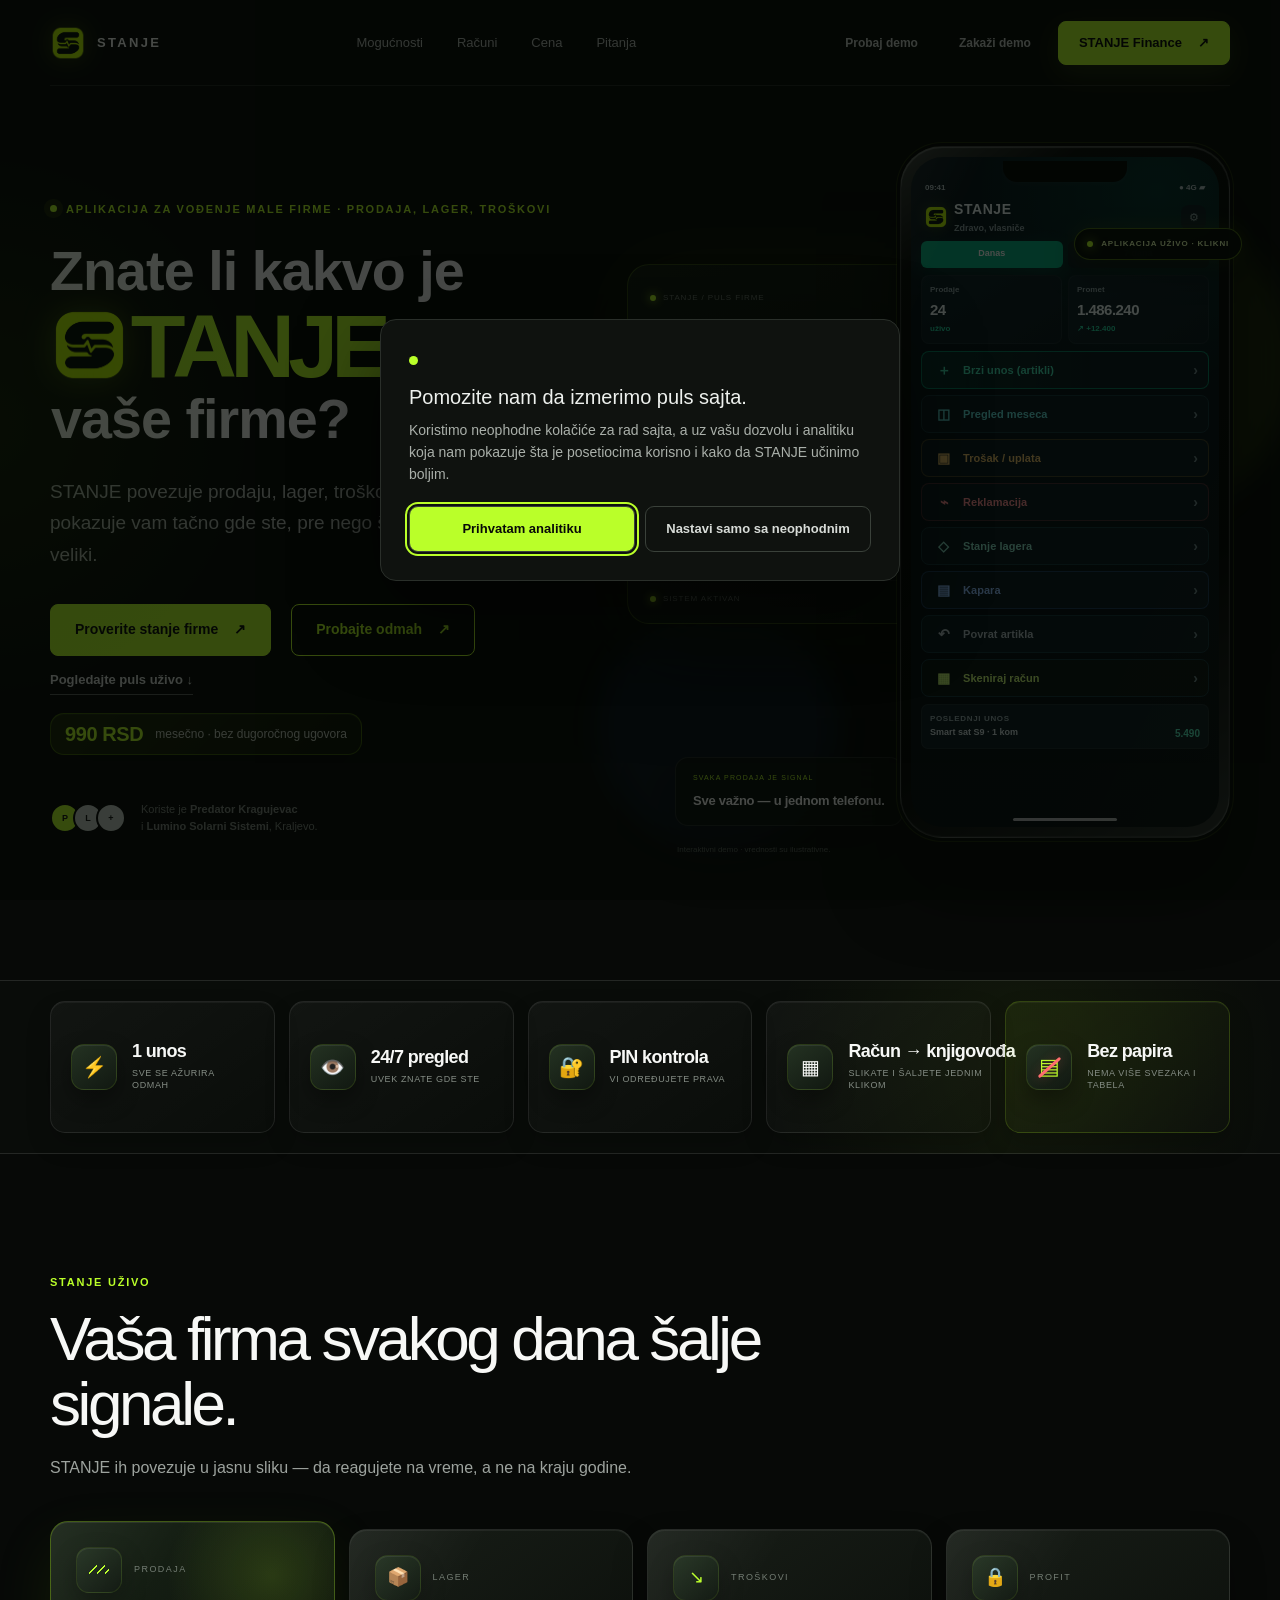
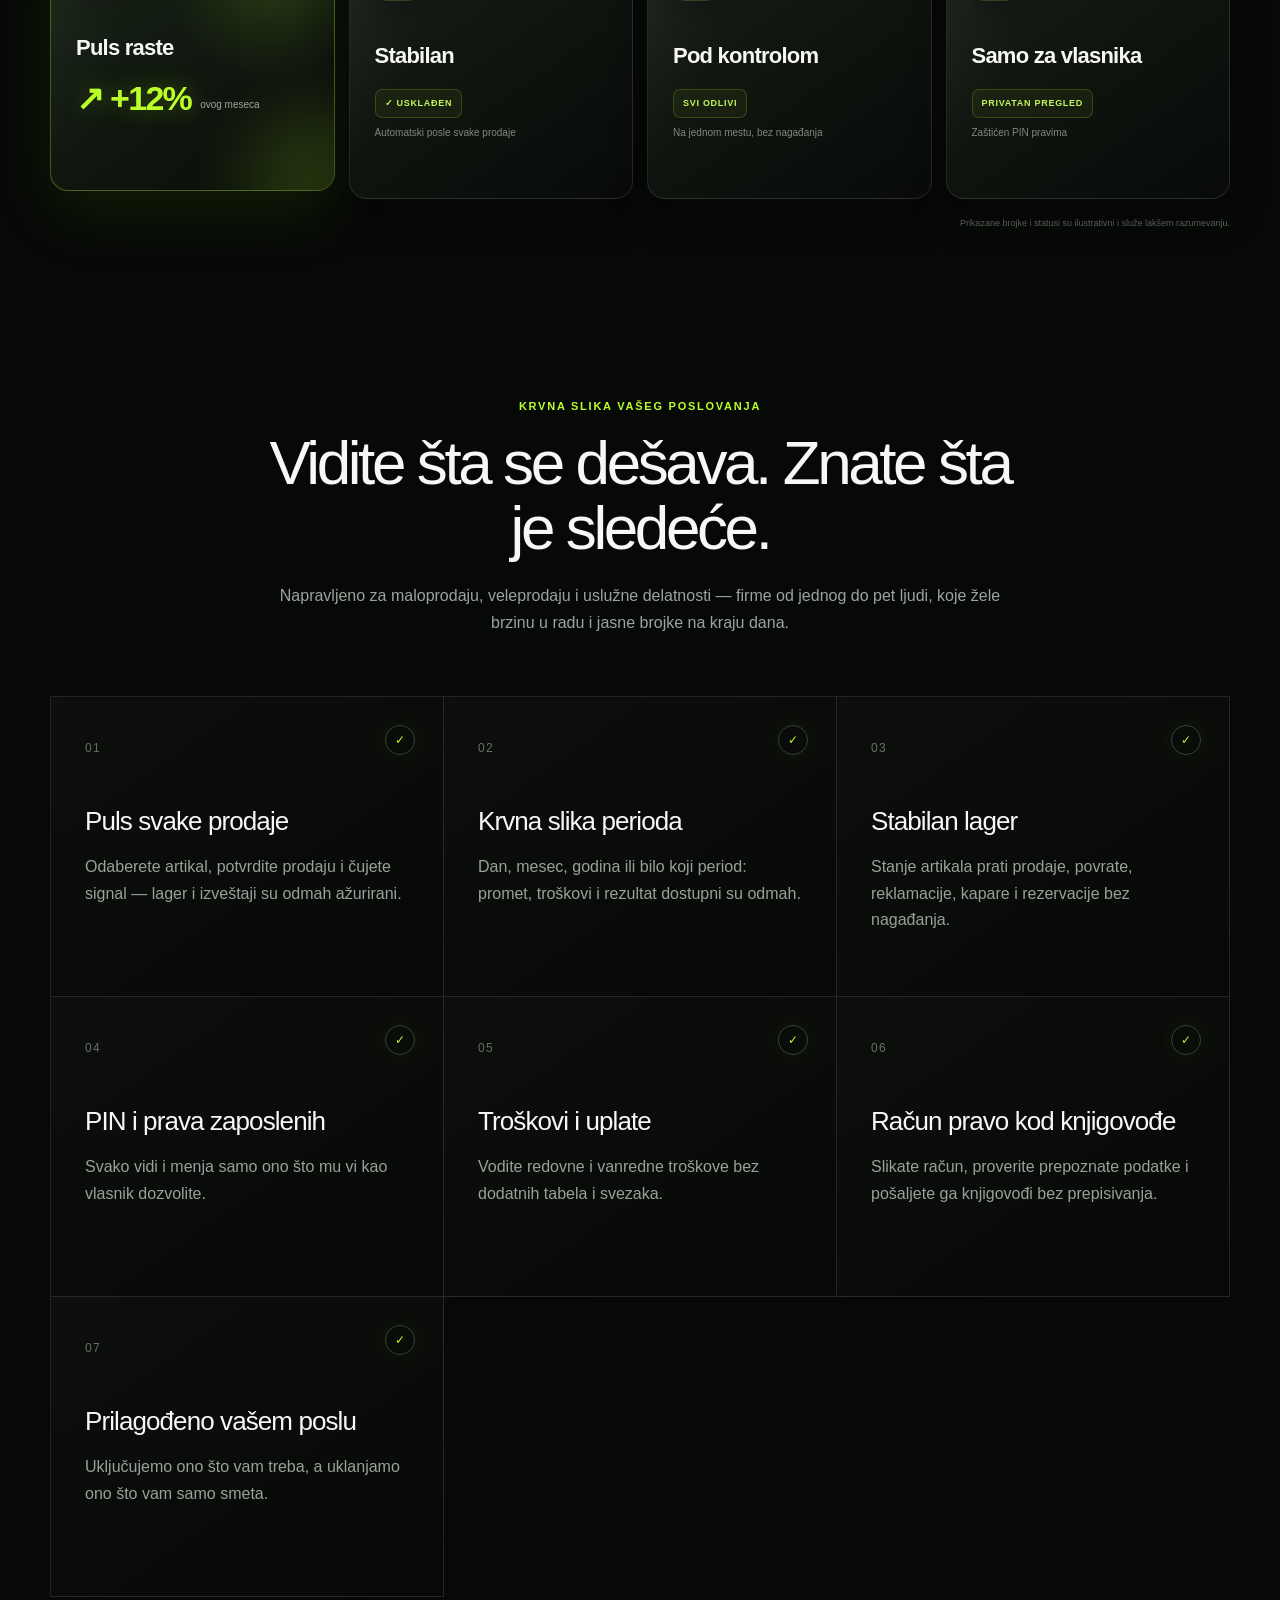
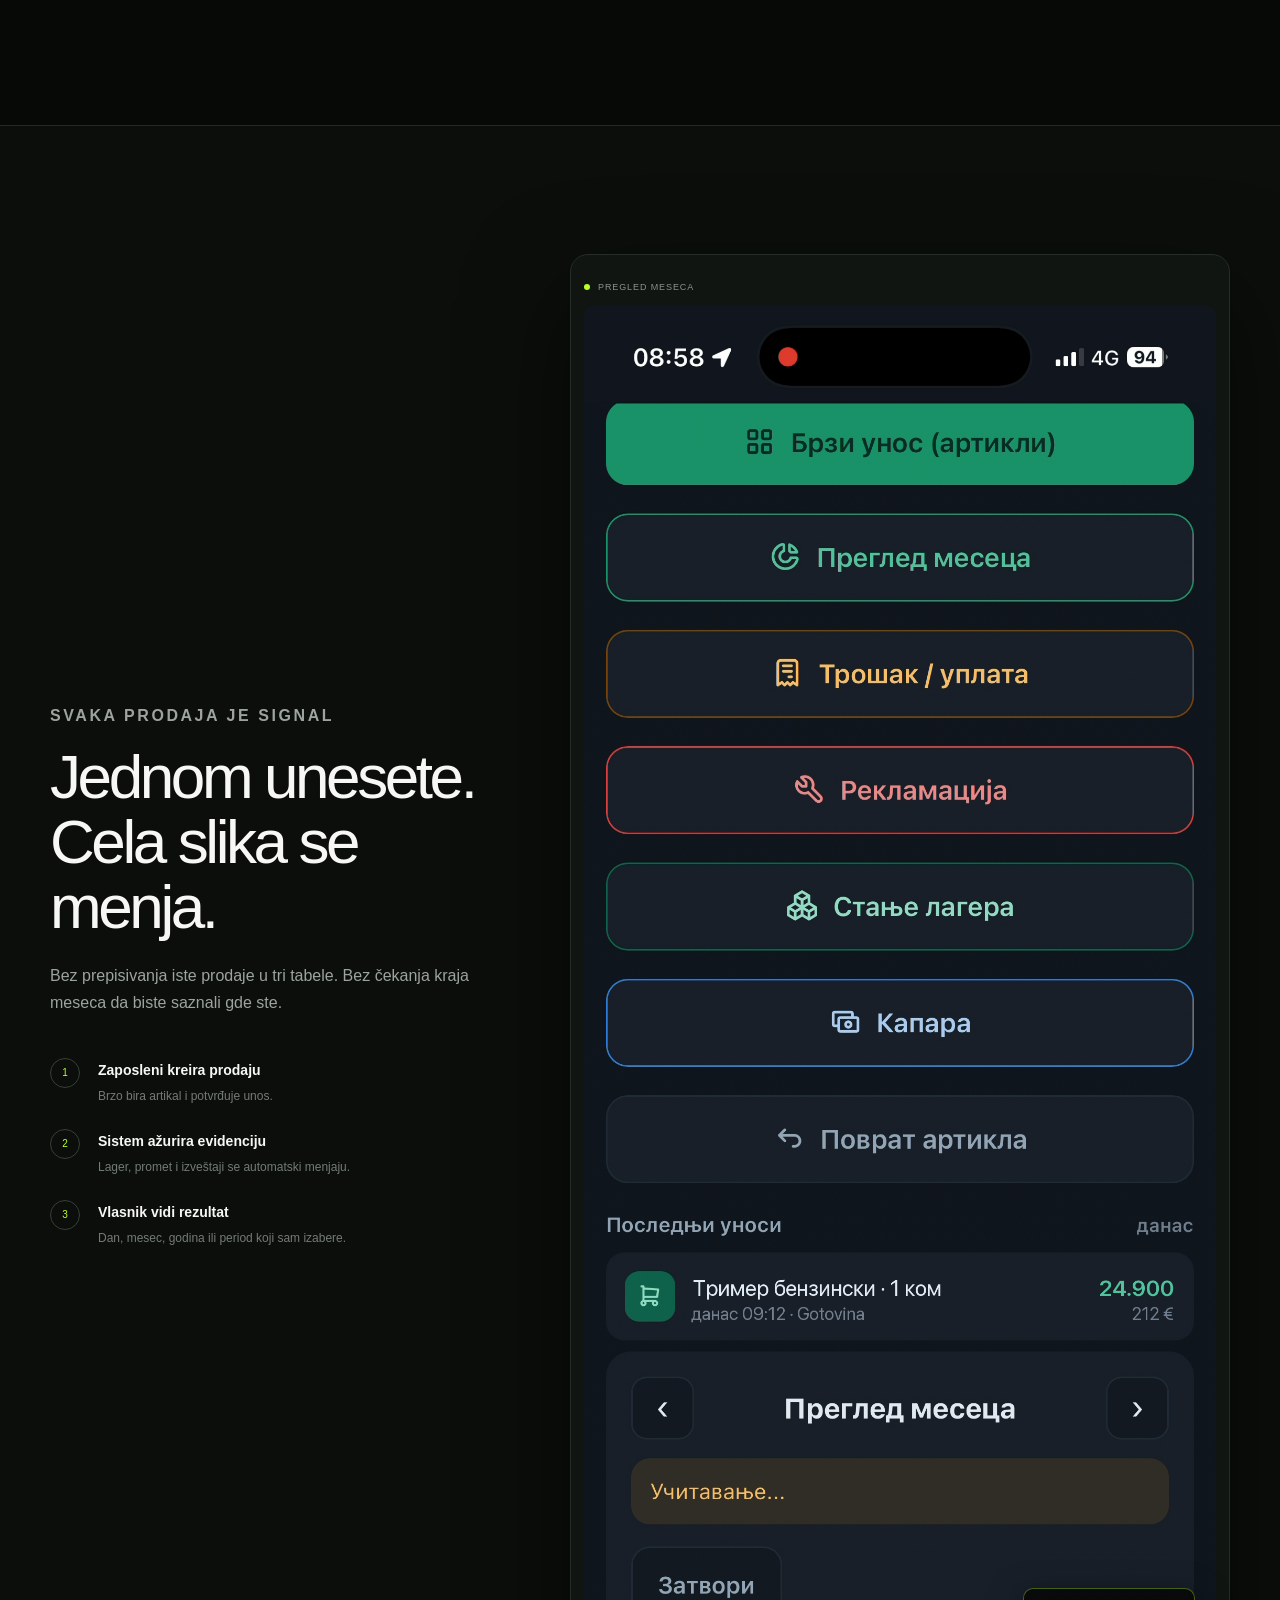
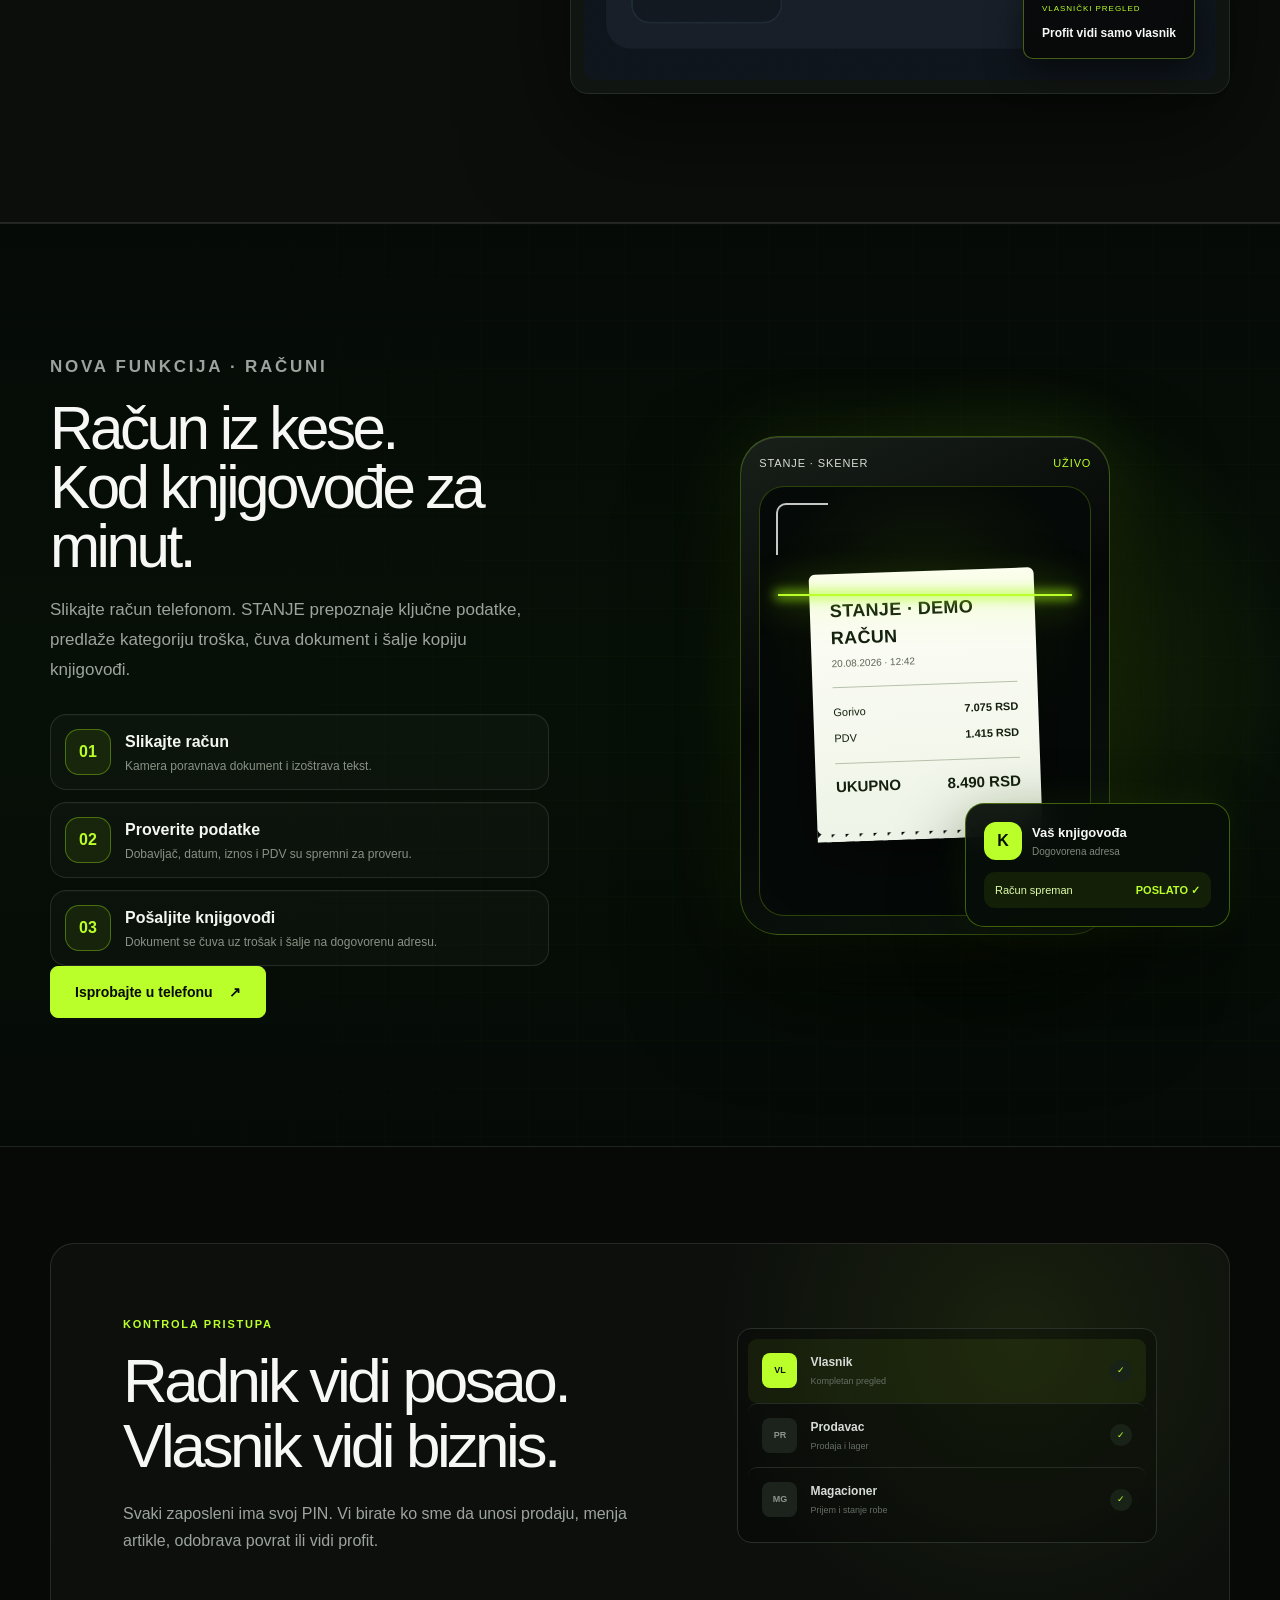
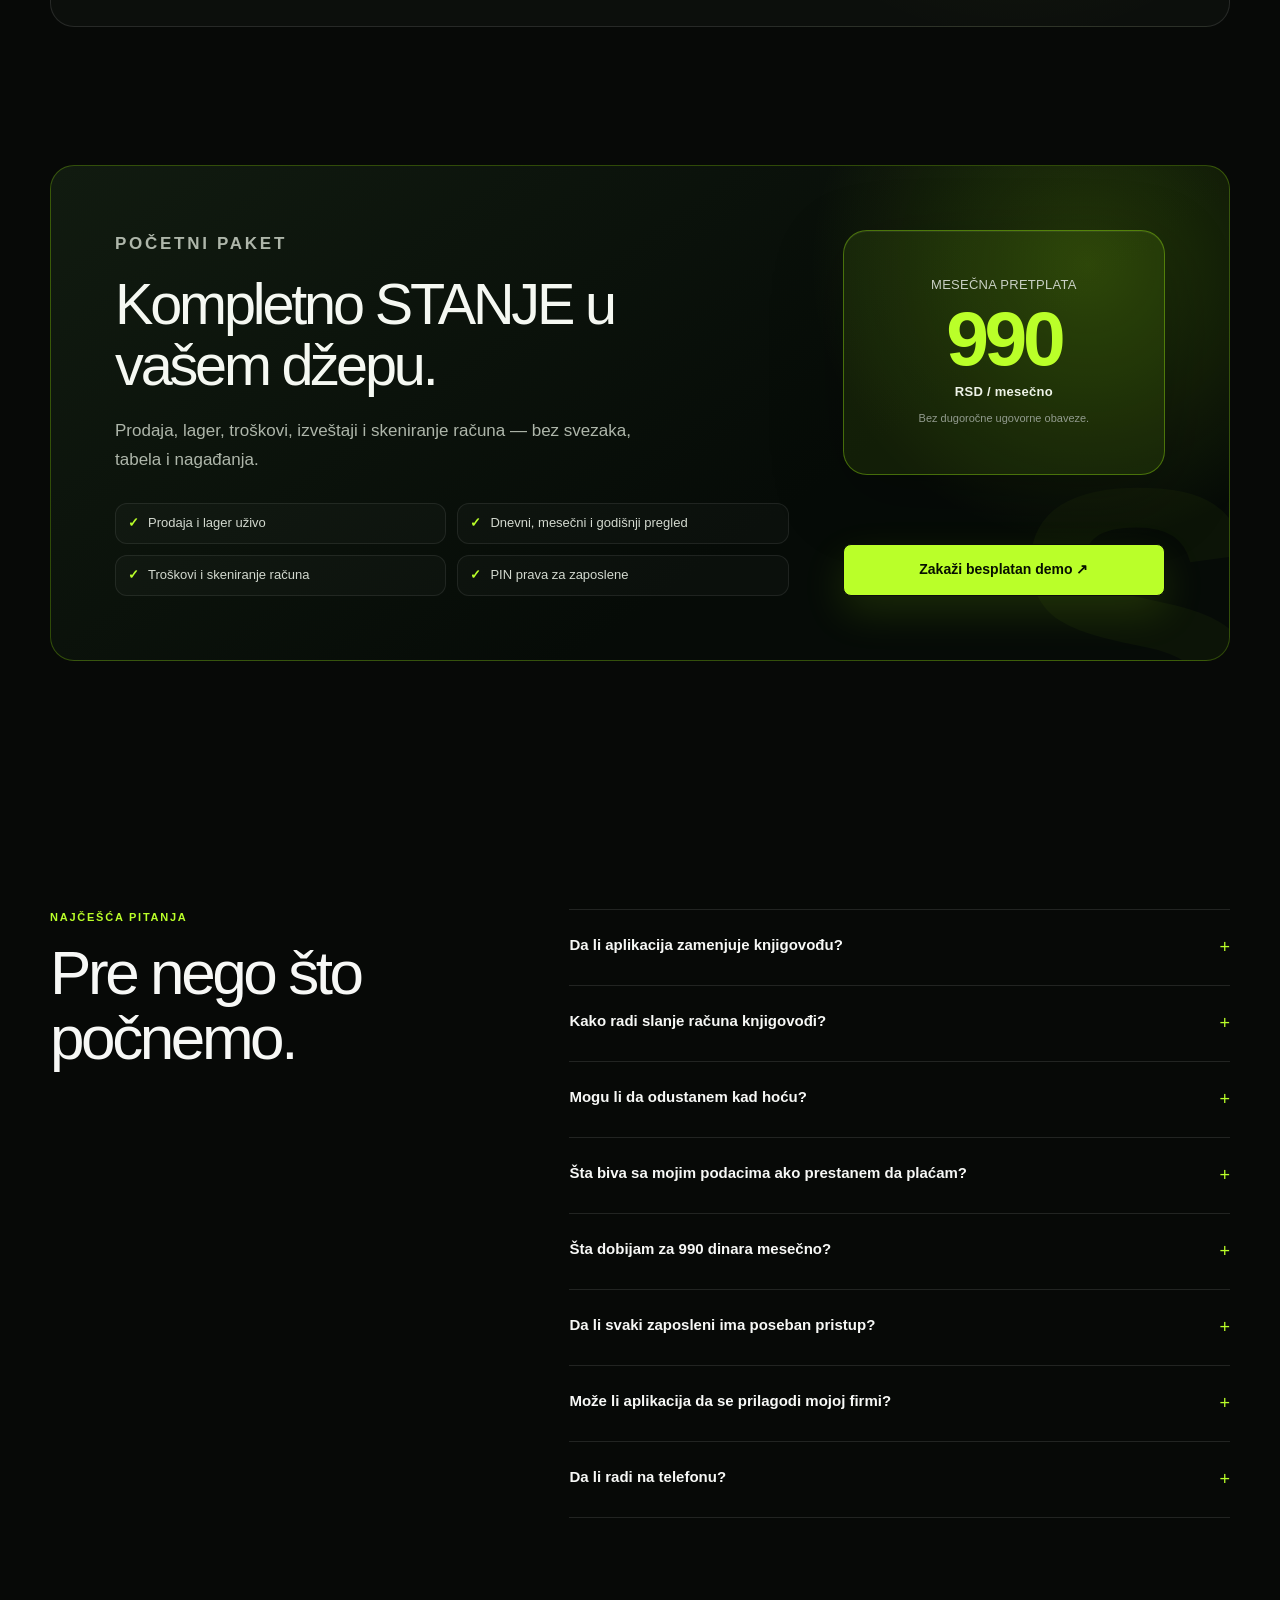
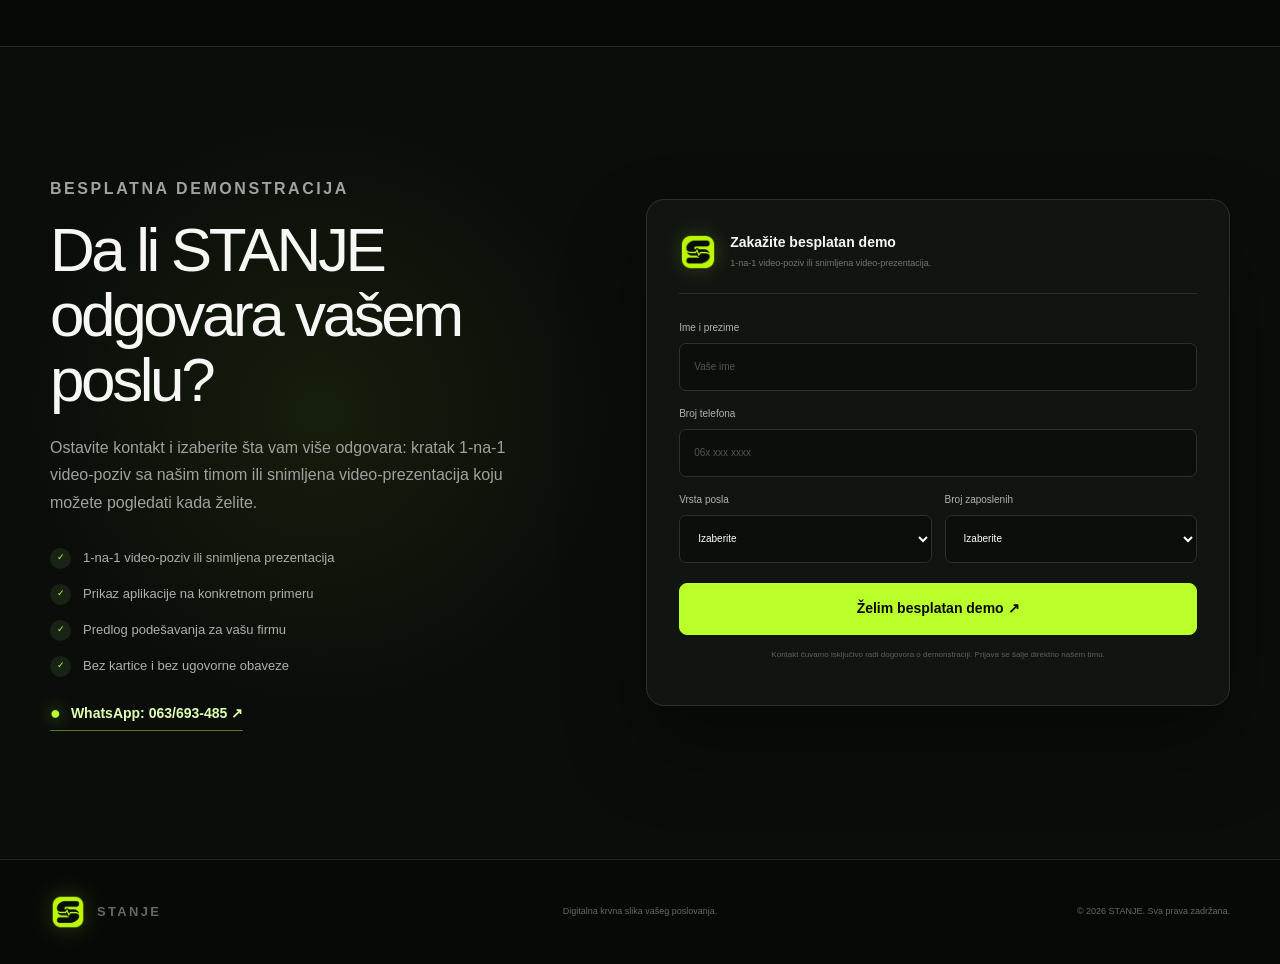
==== commit 0d97347e: "Brisanje pravih podataka: promet i broj prodaja u demo trakci Prodaje 35 / Promet 2.143.804 / +18.24" ====
--- a/index.html
+++ b/index.html
@@ -30,7 +30,7 @@
 <script type="application/ld+json">{"@context": "https://schema.org", "@type": "FAQPage", "mainEntity": [{"@type": "Question", "name": "Da li aplikacija zamenjuje knjigovođu?", "acceptedAnswer": {"@type": "Answer", "text": "Ne. STANJE je operativni sistem za praćenje prodaje, lagera, troškova i rezultata. Vašem knjigovođi ostaje zvanično računovodstvo, a vama svakodnevna kontrola poslovanja."}}, {"@type": "Question", "name": "Kako radi slanje računa knjigovođi?", "acceptedAnswer": {"@type": "Answer", "text": "Slikate račun telefonom, proverite prepoznate podatke i jednim klikom ga čuvate uz trošak i šaljete na dogovorenu adresu knjigovođe. Originalni dokument ostaje sačuvan u vašoj evidenciji."}}, {"@type": "Question", "name": "Mogu li da odustanem kad hoću?", "acceptedAnswer": {"@type": "Answer", "text": "Da. Pretplata se plaća mesečno i nema dugoročne ugovorne obaveze — otkazujete kad želite, bez raskidne naknade."}}, {"@type": "Question", "name": "Šta biva sa mojim podacima ako prestanem da plaćam?", "acceptedAnswer": {"@type": "Answer", "text": "Podaci ostaju vaši. Na vaš zahtev vam ih izvozimo, u obliku koji možete da otvorite i koristite dalje."}}, {"@type": "Question", "name": "Šta dobijam za 990 dinara mesečno?", "acceptedAnswer": {"@type": "Answer", "text": "Početni paket obuhvata prodaju, lager, osnovne izveštaje, troškove i skeniranje računa. Veće posebne dorade i potpuno prilagođeni moduli dogovaraju se zasebno."}}, {"@type": "Question", "name": "Da li svaki zaposleni ima poseban pristup?", "acceptedAnswer": {"@type": "Answer", "text": "Da. Svako dobija svoj PIN, a vlasnik određuje ko može da vidi, unese, izmeni ili obriše određene podatke."}}, {"@type": "Question", "name": "Može li aplikacija da se prilagodi mojoj firmi?", "acceptedAnswer": {"@type": "Answer", "text": "Da. Moduli, nazivi, prava pristupa i način rada mogu da se podese prema vašem procesu. Veće posebne funkcije dogovaraju se zasebno."}}, {"@type": "Question", "name": "Da li radi na telefonu?", "acceptedAnswer": {"@type": "Answer", "text": "Da. Aplikacija je napravljena za brz rad na telefonu, a dostupna je i na računaru i tabletu."}}]}</script>
 </head>
 <body>
-<main><nav class="nav shell" aria-label="Glavna navigacija"><a class="brand" href="#top" aria-label="STANJE početna"><span class="brand-mark"><img src="/assets/stanje-logo.png" alt=""/></span><span>STANJE</span></a><div class="nav-links"><a href="#mogucnosti">Mogućnosti</a><a href="#racuni">Računi</a><a href="#cena">Cena</a><a href="#pitanja">Pitanja</a></div><div class="nav-actions"><a class="nav-demo" href="/demo.html">Probaj demo</a><a class="nav-demo" href="#demo">Zakaži demo</a><a class="button button-small finance-button" href="https://finance.stanje.rs">STANJE Finance <span aria-hidden="true">↗</span></a></div></nav><section class="hero shell" id="top"><div class="hero-copy"><div class="eyebrow"><span class="pulse"></span> Aplikacija za vođenje male firme · prodaja, lager, troškovi</div><h1 class="hero-headline" aria-label="Znate li kakvo je STANJE vaše firme?"><span class="hero-question-line" aria-hidden="true">Znate li kakvo je</span><span class="hero-brand-line" aria-hidden="true"><i class="hero-brand-mark"><img src="/assets/stanje-logo.png" alt=""/></i><b>TANJE</b></span><span class="hero-question-line hero-question-last" aria-hidden="true">vaše firme?</span></h1><p class="hero-lead">STANJE povezuje prodaju, lager, troškove, uplate i profit — i pokazuje vam tačno gde ste, pre nego što mali problem postane veliki.</p><div class="hero-actions"><a class="button" href="#demo">Proverite stanje firme <span aria-hidden="true">↗</span></a><a class="button button-ghost" href="/demo.html">Probajte odmah <span aria-hidden="true">↗</span></a><a class="text-link" href="#puls">Pogledajte puls uživo <span aria-hidden="true">↓</span></a></div><div class="hero-price"><strong>990 RSD</strong><span>mesečno · bez dugoročnog ugovora</span></div><div class="hero-proof"><div class="avatar-stack" aria-hidden="true"><span>P</span><span>L</span><span>+</span></div><p>Koriste je <strong>Predator Kragujevac</strong><br/>i <strong>Lumino Solarni Sistemi</strong>, Kraljevo.</p></div></div><div class="hero-visual" id="puls"><div class="glow glow-one"></div><div class="glow glow-two"></div><div class="pulse-monitor " aria-label="Demo puls prodaje"><div class="monitor-topline"><span><i></i> STANJE / PULS FIRME</span><small>DEMO SIGNAL</small></div><div class="monitor-stats"><div><span>PRODAJE DANAS</span><strong>35</strong></div><div><span>PROMET</span><strong>184.500 <small>RSD</small></strong></div></div><div class="wave-stage" aria-hidden="true"><div class="wave-grid"></div><svg viewBox="0 0 720 150" preserveAspectRatio="none"><path class="wave-shadow" d="M0 82 L112 82 L132 73 L150 82 L188 82 L205 48 L225 121 L248 18 L270 89 L293 74 L322 82 L432 82 L452 73 L470 82 L508 82 L525 48 L545 121 L568 18 L590 89 L613 74 L642 82 L720 82"></path><path class="wave-line" d="M0 82 L112 82 L132 73 L150 82 L188 82 L205 48 L225 121 L248 18 L270 89 L293 74 L322 82 L432 82 L452 73 L470 82 L508 82 L525 48 L545 121 L568 18 L590 89 L613 74 L642 82 L720 82"></path></svg><span class="scan-dot"></span></div><div class="sale-toast"><span>✓</span><div><strong>Prodaja evidentirana</strong><small>Lager i izveštaji ažurirani</small></div><b>+1</b></div><div class="monitor-footer"><span><i></i> Sistem aktivan</span><span>Poslednje osvežavanje: upravo sada</span></div></div><div class="phone-showcase" aria-label="Prikaz aplikacije STANJE na telefonu"><div class="phone-edge"><span class="phone-speaker" aria-hidden="true"></span><div class="app-demo"><div class="app-status"><span>09:41</span><span>● 4G ▰</span></div><div class="app-demo-head"><div class="app-demo-brand"><img src="/assets/stanje-logo.png" alt=""/><span><b>STANJE</b><small>Zdravo, vlasniče</small></span></div><button aria-label="Podešavanja">⚙</button></div><div class="period-switch"><button class="active">Danas</button><button>7 dana</button></div><div class="demo-stats"><div><small>Prodaje</small><strong>35</strong><em>uživo</em></div><div><small>Promet</small><strong>2.143.804</strong><em>↗ +18.245</em></div></div><div class="demo-actions"><button class="demo-action green"><span>＋</span>Brzi unos (artikli)<i>›</i></button><button class="demo-action teal"><span>◫</span>Pregled meseca<i>›</i></button><button class="demo-action gold"><span>▣</span>Trošak / uplata<i>›</i></button><button class="demo-action red"><span>⌁</span>Reklamacija<i>›</i></button><button class="demo-action mint"><span>◇</span>Stanje lagera<i>›</i></button><button class="demo-action blue"><span>▤</span>Kapara<i>›</i></button><button class="demo-action gray"><span>↶</span>Povrat artikla<i>›</i></button><button class="demo-action lime"><span>▦</span>Skeniraj račun<i>›</i></button></div><div class="demo-recent"><span>Poslednji unos</span><b>Smart sat S9 · 1 kom</b><strong>5.490</strong></div><div class="demo-homebar"></div></div><span class="phone-shine" aria-hidden="true"></span></div><div class="phone-badge"><i></i> APLIKACIJA UŽIVO · KLIKNI</div></div><div class="hero-signal-label"><span>SVAKA PRODAJA JE SIGNAL</span><strong>Sve važno — u jednom telefonu.</strong></div><p class="demo-note hero-demo-note">Interaktivni demo · vrednosti su ilustrativne.</p></div></section><section class="proof-strip" aria-label="Glavne prednosti"><div class="shell proof-grid"><div class="proof-item"><span class="proof-icon" aria-hidden="true">⚡</span><div><strong>1 unos</strong><small>Sve se ažurira odmah</small></div></div><div class="proof-item"><span class="proof-icon" aria-hidden="true">👁️</span><div><strong>24/7 pregled</strong><small>Uvek znate gde ste</small></div></div><div class="proof-item"><span class="proof-icon" aria-hidden="true">🔐</span><div><strong>PIN kontrola</strong><small>Vi određujete prava</small></div></div><div class="proof-item"><span class="proof-icon" aria-hidden="true">▦</span><div><strong>Račun → knjigovođa</strong><small>Slikate i šaljete jednim klikom</small></div></div><div class="proof-item proof-paper"><span class="proof-icon paper-off-icon" aria-hidden="true"><i>▤</i></span><div><strong>Bez papira</strong><small>Nema više svezaka i tabela</small></div></div></div></section><section class="vitals shell" id="stanje-uzivo" aria-label="Vitalni parametri firme"><div class="vitals-heading"><p class="kicker">STANJE UŽIVO</p><h2>Vaša firma svakog dana šalje signale.</h2><p>STANJE ih povezuje u jasnu sliku — da reagujete na vreme, a ne na kraju godine.</p></div><div class="vitals-grid"><article class="vital-primary"><div class="vital-top"><div class="vital-icon"><span class="mini-wave"></span></div><span>PRODAJA</span></div><strong>Puls raste</strong><div class="vital-metric"><b>↗ +12%</b><small>ovog meseca</small></div><i class="vital-glow" aria-hidden="true"></i></article><article><div class="vital-top"><div class="vital-icon" aria-hidden="true">📦</div><span>LAGER</span></div><strong>Stabilan</strong><div class="vital-status"><b>✓ USKLAĐEN</b><small>Automatski posle svake prodaje</small></div></article><article><div class="vital-top"><div class="vital-icon" aria-hidden="true">↘</div><span>TROŠKOVI</span></div><strong>Pod kontrolom</strong><div class="vital-status"><b>SVI ODLIVI</b><small>Na jednom mestu, bez nagađanja</small></div></article><article><div class="vital-top"><div class="vital-icon" aria-hidden="true">🔒</div><span>PROFIT</span></div><strong>Samo za vlasnika</strong><div class="vital-status"><b>PRIVATAN PREGLED</b><small>Zaštićen PIN pravima</small></div></article></div><p class="illustrative-note">Prikazane brojke i statusi su ilustrativni i služe lakšem razumevanju.</p></section><section class="section shell" id="mogucnosti"><div class="section-heading"><p class="kicker">Krvna slika vašeg poslovanja</p><h2>Vidite šta se dešava. Znate šta je sledeće.</h2><p>Napravljeno za maloprodaju, veleprodaju i uslužne delatnosti — firme od jednog do pet ljudi, koje žele brzinu u radu i jasne brojke na kraju dana.</p></div><div class="feature-grid"><article class="feature-card"><span>01</span><h3>Puls svake prodaje</h3><p>Odaberete artikal, potvrdite prodaju i čujete signal — lager i izveštaji su odmah ažurirani.</p><i aria-hidden="true">✓</i></article><article class="feature-card"><span>02</span><h3>Krvna slika perioda</h3><p>Dan, mesec, godina ili bilo koji period: promet, troškovi i rezultat dostupni su odmah.</p><i aria-hidden="true">✓</i></article><article class="feature-card"><span>03</span><h3>Stabilan lager</h3><p>Stanje artikala prati prodaje, povrate, reklamacije, kapare i rezervacije bez nagađanja.</p><i aria-hidden="true">✓</i></article><article class="feature-card"><span>04</span><h3>PIN i prava zaposlenih</h3><p>Svako vidi i menja samo ono što mu vi kao vlasnik dozvolite.</p><i aria-hidden="true">✓</i></article><article class="feature-card"><span>05</span><h3>Troškovi i uplate</h3><p>Vodite redovne i vanredne troškove bez dodatnih tabela i svezaka.</p><i aria-hidden="true">✓</i></article><article class="feature-card"><span>06</span><h3>Račun pravo kod knjigovođe</h3><p>Slikate račun, proverite prepoznate podatke i pošaljete ga knjigovođi bez prepisivanja.</p><i aria-hidden="true">✓</i></article><article class="feature-card"><span>07</span><h3>Prilagođeno vašem poslu</h3><p>Uključujemo ono što vam treba, a uklanjamo ono što vam samo smeta.</p><i aria-hidden="true">✓</i></article></div></section><section class="section workflow-section" id="kako-radi"><div class="shell workflow-grid"><div class="workflow-copy"><p class="kicker">Svaka prodaja je signal</p><h2>Jednom unesete. Cela slika se menja.</h2><p>Bez prepisivanja iste prodaje u tri tabele. Bez čekanja kraja meseca da biste saznali gde ste.</p><ol class="steps"><li><span>1</span><div><strong>Zaposleni kreira prodaju</strong><p>Brzo bira artikal i potvrđuje unos.</p></div></li><li><span>2</span><div><strong>Sistem ažurira evidenciju</strong><p>Lager, promet i izveštaji se automatski menjaju.</p></div></li><li><span>3</span><div><strong>Vlasnik vidi rezultat</strong><p>Dan, mesec, godina ili period koji sam izabere.</p></div></li></ol></div><div class="dashboard-frame"><div class="dashboard-label"><span></span> Pregled meseca</div><img src="/assets/control-month.png" alt="Prikaz mesečnog izveštaja u aplikaciji STANJE"/><div class="owner-only"><span>Vlasnički pregled</span><strong>Profit vidi samo vlasnik</strong></div></div></div></section><section class="section receipt-section" id="racuni"><div class="shell receipt-grid"><div class="receipt-copy"><p class="kicker">NOVA FUNKCIJA · RAČUNI</p><h2>Račun iz kese.<br/>Kod knjigovođe za minut.</h2><p>Slikajte račun telefonom. STANJE prepoznaje ključne podatke, predlaže kategoriju troška, čuva dokument i šalje kopiju knjigovođi.</p><ol class="receipt-steps"><li class="receipt-step"><span>01</span><div><strong>Slikajte račun</strong><small>Kamera poravnava dokument i izoštrava tekst.</small></div></li><li class="receipt-step"><span>02</span><div><strong>Proverite podatke</strong><small>Dobavljač, datum, iznos i PDV su spremni za proveru.</small></div></li><li class="receipt-step"><span>03</span><div><strong>Pošaljite knjigovođi</strong><small>Dokument se čuva uz trošak i šalje na dogovorenu adresu.</small></div></li></ol><a class="button" href="#puls">Isprobajte u telefonu <span aria-hidden="true">↗</span></a></div><div class="receipt-visual" aria-label="Prikaz skeniranja računa i slanja knjigovođi"><div class="receipt-phone"><div class="receipt-phone-bar"><span>STANJE · SKENER</span><span>UŽIVO</span></div><div class="scan-frame"><span class="scan-beam"></span><div class="paper-receipt"><b>STANJE · DEMO RAČUN</b><span>20.08.2026 · 12:42</span><div class="receipt-rule"></div><p class="receipt-line"><span>Gorivo</span><strong>7.075 RSD</strong></p><p class="receipt-line"><span>PDV</span><strong>1.415 RSD</strong></p><p class="receipt-line total"><span>UKUPNO</span><strong>8.490 RSD</strong></p></div></div></div><div class="accountant-card"><div class="accountant-card-head"><span class="accountant-avatar">K</span><div><strong>Vaš knjigovođa</strong><small>Dogovorena adresa</small></div></div><div class="accountant-status"><span>Račun spreman</span><b>POSLATO ✓</b></div></div></div></div></section><section class="section permissions shell"><div class="permissions-card"><div><p class="kicker">Kontrola pristupa</p><h2>Radnik vidi posao.<br/>Vlasnik vidi biznis.</h2><p>Svaki zaposleni ima svoj PIN. Vi birate ko sme da unosi prodaju, menja artikle, odobrava povrat ili vidi profit.</p></div><div class="role-panel"><div class="role owner"><span>VL</span><div><strong>Vlasnik</strong><small>Kompletan pregled</small></div><i>✓</i></div><div class="role"><span>PR</span><div><strong>Prodavac</strong><small>Prodaja i lager</small></div><i>✓</i></div><div class="role"><span>MG</span><div><strong>Magacioner</strong><small>Prijem i stanje robe</small></div><i>✓</i></div></div></div></section><section class="section offer shell" id="cena"><div class="offer-card"><div class="offer-intro"><p class="kicker">Početni paket</p><h2>Kompletno STANJE u vašem džepu.</h2><p>Prodaja, lager, troškovi, izveštaji i skeniranje računa — bez svezaka, tabela i nagađanja.</p></div><div class="price"><span>Mesečna pretplata</span><strong>990 <small>RSD / mesečno</small></strong><p>Bez dugoročne ugovorne obaveze.</p></div><ul class="offer-list"><li>Prodaja i lager uživo</li><li>Dnevni, mesečni i godišnji pregled</li><li>Troškovi i skeniranje računa</li><li>PIN prava za zaposlene</li></ul><a class="button light-button" href="#demo">Zakaži besplatan demo ↗</a></div></section><section class="section faq shell" id="pitanja"><div class="section-heading left-heading"><p class="kicker">Najčešća pitanja</p><h2>Pre nego što počnemo.</h2></div><div class="faq-list"><details><summary>Da li aplikacija zamenjuje knjigovođu?<span>+</span></summary><p>Ne. STANJE je operativni sistem za praćenje prodaje, lagera, troškova i rezultata. Vašem knjigovođi ostaje zvanično računovodstvo, a vama svakodnevna kontrola poslovanja.</p></details><details><summary>Kako radi slanje računa knjigovođi?<span>+</span></summary><p>Slikate račun telefonom, proverite prepoznate podatke i jednim klikom ga čuvate uz trošak i šaljete na dogovorenu adresu knjigovođe. Originalni dokument ostaje sačuvan u vašoj evidenciji.</p></details><details><summary>Mogu li da odustanem kad hoću?<span>+</span></summary><p>Da. Pretplata se plaća mesečno i nema dugoročne ugovorne obaveze — otkazujete kad želite, bez raskidne naknade.</p></details><details><summary>Šta biva sa mojim podacima ako prestanem da plaćam?<span>+</span></summary><p>Podaci ostaju vaši. Na vaš zahtev vam ih izvozimo, u obliku koji možete da otvorite i koristite dalje.</p></details><details><summary>Šta dobijam za 990 dinara mesečno?<span>+</span></summary><p>Početni paket obuhvata prodaju, lager, osnovne izveštaje, troškove i skeniranje računa. Veće posebne dorade i potpuno prilagođeni moduli dogovaraju se zasebno.</p></details><details><summary>Da li svaki zaposleni ima poseban pristup?<span>+</span></summary><p>Da. Svako dobija svoj PIN, a vlasnik određuje ko može da vidi, unese, izmeni ili obriše određene podatke.</p></details><details><summary>Može li aplikacija da se prilagodi mojoj firmi?<span>+</span></summary><p>Da. Moduli, nazivi, prava pristupa i način rada mogu da se podese prema vašem procesu. Veće posebne funkcije dogovaraju se zasebno.</p></details><details><summary>Da li radi na telefonu?<span>+</span></summary><p>Da. Aplikacija je napravljena za brz rad na telefonu, a dostupna je i na računaru i tabletu.</p></details></div></section><section class="section demo-section" id="demo"><div class="shell demo-grid"><div class="demo-copy"><p class="kicker">Besplatna demonstracija</p><h2>Da li STANJE odgovara vašem poslu?</h2><p>Ostavite kontakt i izaberite šta vam više odgovara: kratak 1-na-1 video-poziv sa našim timom ili snimljena video-prezentacija koju možete pogledati kada želite.</p><ul><li><span>✓</span> 1-na-1 video-poziv ili snimljena prezentacija</li><li><span>✓</span> Prikaz aplikacije na konkretnom primeru</li><li><span>✓</span> Predlog podešavanja za vašu firmu</li><li><span>✓</span> Bez kartice i bez ugovorne obaveze</li></ul><a class="whatsapp-contact" href="https://wa.me/38163693485?text=Zdravo%2C%20zanima%20me%20STANJE%20aplikacija." target="_blank" rel="noreferrer"><span aria-hidden="true">●</span> WhatsApp: 063/693-485 ↗</a></div><form class="lead-form"><div class="form-header"><span class="form-brand-mark"><img src="/assets/stanje-logo.png" alt=""/></span><div><strong>Zakažite besplatan demo</strong><small>1-na-1 video-poziv ili snimljena video-prezentacija.</small></div></div><label>Ime i prezime<input type="text" placeholder="Vaše ime" autocomplete="name" required="" name="name"/></label><label>Broj telefona<input type="tel" placeholder="06x xxx xxxx" autocomplete="tel" required="" minlength="6" name="phone"/></label><div class="field-row"><label>Vrsta posla<select name="businessType"><option value="" disabled="" selected="">Izaberite</option><option>Online prodaja</option><option>Maloprodaja</option><option>Veleprodaja</option><option>Uslužna delatnost</option><option>Drugo</option></select></label><label>Broj zaposlenih<select name="teamSize"><option value="" disabled="" selected="">Izaberite</option><option>Radim sam/a</option><option>2–5</option><option>6–10</option><option>11+</option></select></label></div><input class="honeypot" tabindex="-1" autocomplete="off" aria-hidden="true" name="website"/><button class="button submit-button" type="submit">Želim besplatan demo ↗</button><p class="privacy-note">Kontakt čuvamo isključivo radi dogovora o demonstraciji. Prijava se šalje direktno našem timu.</p></form></div></section><footer><div class="shell footer-grid"><a class="brand" href="#top" aria-label="STANJE početna"><span class="brand-mark"><img src="/assets/stanje-logo.png" alt=""/></span><span>STANJE</span></a><p>Digitalna krvna slika vašeg poslovanja.</p><p>© 2026 STANJE. Sva prava zadržana.</p></div></footer></main>
+<main><nav class="nav shell" aria-label="Glavna navigacija"><a class="brand" href="#top" aria-label="STANJE početna"><span class="brand-mark"><img src="/assets/stanje-logo.png" alt=""/></span><span>STANJE</span></a><div class="nav-links"><a href="#mogucnosti">Mogućnosti</a><a href="#racuni">Računi</a><a href="#cena">Cena</a><a href="#pitanja">Pitanja</a></div><div class="nav-actions"><a class="nav-demo" href="/demo.html">Probaj demo</a><a class="nav-demo" href="#demo">Zakaži demo</a><a class="button button-small finance-button" href="https://finance.stanje.rs">STANJE Finance <span aria-hidden="true">↗</span></a></div></nav><section class="hero shell" id="top"><div class="hero-copy"><div class="eyebrow"><span class="pulse"></span> Aplikacija za vođenje male firme · prodaja, lager, troškovi</div><h1 class="hero-headline" aria-label="Znate li kakvo je STANJE vaše firme?"><span class="hero-question-line" aria-hidden="true">Znate li kakvo je</span><span class="hero-brand-line" aria-hidden="true"><i class="hero-brand-mark"><img src="/assets/stanje-logo.png" alt=""/></i><b>TANJE</b></span><span class="hero-question-line hero-question-last" aria-hidden="true">vaše firme?</span></h1><p class="hero-lead">STANJE povezuje prodaju, lager, troškove, uplate i profit — i pokazuje vam tačno gde ste, pre nego što mali problem postane veliki.</p><div class="hero-actions"><a class="button" href="#demo">Proverite stanje firme <span aria-hidden="true">↗</span></a><a class="button button-ghost" href="/demo.html">Probajte odmah <span aria-hidden="true">↗</span></a><a class="text-link" href="#puls">Pogledajte puls uživo <span aria-hidden="true">↓</span></a></div><div class="hero-price"><strong>990 RSD</strong><span>mesečno · bez dugoročnog ugovora</span></div><div class="hero-proof"><div class="avatar-stack" aria-hidden="true"><span>P</span><span>L</span><span>+</span></div><p>Koriste je <strong>Predator Kragujevac</strong><br/>i <strong>Lumino Solarni Sistemi</strong>, Kraljevo.</p></div></div><div class="hero-visual" id="puls"><div class="glow glow-one"></div><div class="glow glow-two"></div><div class="pulse-monitor " aria-label="Demo puls prodaje"><div class="monitor-topline"><span><i></i> STANJE / PULS FIRME</span><small>DEMO SIGNAL</small></div><div class="monitor-stats"><div><span>PRODAJE DANAS</span><strong>35</strong></div><div><span>PROMET</span><strong>184.500 <small>RSD</small></strong></div></div><div class="wave-stage" aria-hidden="true"><div class="wave-grid"></div><svg viewBox="0 0 720 150" preserveAspectRatio="none"><path class="wave-shadow" d="M0 82 L112 82 L132 73 L150 82 L188 82 L205 48 L225 121 L248 18 L270 89 L293 74 L322 82 L432 82 L452 73 L470 82 L508 82 L525 48 L545 121 L568 18 L590 89 L613 74 L642 82 L720 82"></path><path class="wave-line" d="M0 82 L112 82 L132 73 L150 82 L188 82 L205 48 L225 121 L248 18 L270 89 L293 74 L322 82 L432 82 L452 73 L470 82 L508 82 L525 48 L545 121 L568 18 L590 89 L613 74 L642 82 L720 82"></path></svg><span class="scan-dot"></span></div><div class="sale-toast"><span>✓</span><div><strong>Prodaja evidentirana</strong><small>Lager i izveštaji ažurirani</small></div><b>+1</b></div><div class="monitor-footer"><span><i></i> Sistem aktivan</span><span>Poslednje osvežavanje: upravo sada</span></div></div><div class="phone-showcase" aria-label="Prikaz aplikacije STANJE na telefonu"><div class="phone-edge"><span class="phone-speaker" aria-hidden="true"></span><div class="app-demo"><div class="app-status"><span>09:41</span><span>● 4G ▰</span></div><div class="app-demo-head"><div class="app-demo-brand"><img src="/assets/stanje-logo.png" alt=""/><span><b>STANJE</b><small>Zdravo, vlasniče</small></span></div><button aria-label="Podešavanja">⚙</button></div><div class="period-switch"><button class="active">Danas</button><button>7 dana</button></div><div class="demo-stats"><div><small>Prodaje</small><strong>24</strong><em>uživo</em></div><div><small>Promet</small><strong>1.486.240</strong><em>↗ +12.400</em></div></div><div class="demo-actions"><button class="demo-action green"><span>＋</span>Brzi unos (artikli)<i>›</i></button><button class="demo-action teal"><span>◫</span>Pregled meseca<i>›</i></button><button class="demo-action gold"><span>▣</span>Trošak / uplata<i>›</i></button><button class="demo-action red"><span>⌁</span>Reklamacija<i>›</i></button><button class="demo-action mint"><span>◇</span>Stanje lagera<i>›</i></button><button class="demo-action blue"><span>▤</span>Kapara<i>›</i></button><button class="demo-action gray"><span>↶</span>Povrat artikla<i>›</i></button><button class="demo-action lime"><span>▦</span>Skeniraj račun<i>›</i></button></div><div class="demo-recent"><span>Poslednji unos</span><b>Smart sat S9 · 1 kom</b><strong>5.490</strong></div><div class="demo-homebar"></div></div><span class="phone-shine" aria-hidden="true"></span></div><div class="phone-badge"><i></i> APLIKACIJA UŽIVO · KLIKNI</div></div><div class="hero-signal-label"><span>SVAKA PRODAJA JE SIGNAL</span><strong>Sve važno — u jednom telefonu.</strong></div><p class="demo-note hero-demo-note">Interaktivni demo · vrednosti su ilustrativne.</p></div></section><section class="proof-strip" aria-label="Glavne prednosti"><div class="shell proof-grid"><div class="proof-item"><span class="proof-icon" aria-hidden="true">⚡</span><div><strong>1 unos</strong><small>Sve se ažurira odmah</small></div></div><div class="proof-item"><span class="proof-icon" aria-hidden="true">👁️</span><div><strong>24/7 pregled</strong><small>Uvek znate gde ste</small></div></div><div class="proof-item"><span class="proof-icon" aria-hidden="true">🔐</span><div><strong>PIN kontrola</strong><small>Vi određujete prava</small></div></div><div class="proof-item"><span class="proof-icon" aria-hidden="true">▦</span><div><strong>Račun → knjigovođa</strong><small>Slikate i šaljete jednim klikom</small></div></div><div class="proof-item proof-paper"><span class="proof-icon paper-off-icon" aria-hidden="true"><i>▤</i></span><div><strong>Bez papira</strong><small>Nema više svezaka i tabela</small></div></div></div></section><section class="vitals shell" id="stanje-uzivo" aria-label="Vitalni parametri firme"><div class="vitals-heading"><p class="kicker">STANJE UŽIVO</p><h2>Vaša firma svakog dana šalje signale.</h2><p>STANJE ih povezuje u jasnu sliku — da reagujete na vreme, a ne na kraju godine.</p></div><div class="vitals-grid"><article class="vital-primary"><div class="vital-top"><div class="vital-icon"><span class="mini-wave"></span></div><span>PRODAJA</span></div><strong>Puls raste</strong><div class="vital-metric"><b>↗ +12%</b><small>ovog meseca</small></div><i class="vital-glow" aria-hidden="true"></i></article><article><div class="vital-top"><div class="vital-icon" aria-hidden="true">📦</div><span>LAGER</span></div><strong>Stabilan</strong><div class="vital-status"><b>✓ USKLAĐEN</b><small>Automatski posle svake prodaje</small></div></article><article><div class="vital-top"><div class="vital-icon" aria-hidden="true">↘</div><span>TROŠKOVI</span></div><strong>Pod kontrolom</strong><div class="vital-status"><b>SVI ODLIVI</b><small>Na jednom mestu, bez nagađanja</small></div></article><article><div class="vital-top"><div class="vital-icon" aria-hidden="true">🔒</div><span>PROFIT</span></div><strong>Samo za vlasnika</strong><div class="vital-status"><b>PRIVATAN PREGLED</b><small>Zaštićen PIN pravima</small></div></article></div><p class="illustrative-note">Prikazane brojke i statusi su ilustrativni i služe lakšem razumevanju.</p></section><section class="section shell" id="mogucnosti"><div class="section-heading"><p class="kicker">Krvna slika vašeg poslovanja</p><h2>Vidite šta se dešava. Znate šta je sledeće.</h2><p>Napravljeno za maloprodaju, veleprodaju i uslužne delatnosti — firme od jednog do pet ljudi, koje žele brzinu u radu i jasne brojke na kraju dana.</p></div><div class="feature-grid"><article class="feature-card"><span>01</span><h3>Puls svake prodaje</h3><p>Odaberete artikal, potvrdite prodaju i čujete signal — lager i izveštaji su odmah ažurirani.</p><i aria-hidden="true">✓</i></article><article class="feature-card"><span>02</span><h3>Krvna slika perioda</h3><p>Dan, mesec, godina ili bilo koji period: promet, troškovi i rezultat dostupni su odmah.</p><i aria-hidden="true">✓</i></article><article class="feature-card"><span>03</span><h3>Stabilan lager</h3><p>Stanje artikala prati prodaje, povrate, reklamacije, kapare i rezervacije bez nagađanja.</p><i aria-hidden="true">✓</i></article><article class="feature-card"><span>04</span><h3>PIN i prava zaposlenih</h3><p>Svako vidi i menja samo ono što mu vi kao vlasnik dozvolite.</p><i aria-hidden="true">✓</i></article><article class="feature-card"><span>05</span><h3>Troškovi i uplate</h3><p>Vodite redovne i vanredne troškove bez dodatnih tabela i svezaka.</p><i aria-hidden="true">✓</i></article><article class="feature-card"><span>06</span><h3>Račun pravo kod knjigovođe</h3><p>Slikate račun, proverite prepoznate podatke i pošaljete ga knjigovođi bez prepisivanja.</p><i aria-hidden="true">✓</i></article><article class="feature-card"><span>07</span><h3>Prilagođeno vašem poslu</h3><p>Uključujemo ono što vam treba, a uklanjamo ono što vam samo smeta.</p><i aria-hidden="true">✓</i></article></div></section><section class="section workflow-section" id="kako-radi"><div class="shell workflow-grid"><div class="workflow-copy"><p class="kicker">Svaka prodaja je signal</p><h2>Jednom unesete. Cela slika se menja.</h2><p>Bez prepisivanja iste prodaje u tri tabele. Bez čekanja kraja meseca da biste saznali gde ste.</p><ol class="steps"><li><span>1</span><div><strong>Zaposleni kreira prodaju</strong><p>Brzo bira artikal i potvrđuje unos.</p></div></li><li><span>2</span><div><strong>Sistem ažurira evidenciju</strong><p>Lager, promet i izveštaji se automatski menjaju.</p></div></li><li><span>3</span><div><strong>Vlasnik vidi rezultat</strong><p>Dan, mesec, godina ili period koji sam izabere.</p></div></li></ol></div><div class="dashboard-frame"><div class="dashboard-label"><span></span> Pregled meseca</div><img src="/assets/control-month.png" alt="Prikaz mesečnog izveštaja u aplikaciji STANJE"/><div class="owner-only"><span>Vlasnički pregled</span><strong>Profit vidi samo vlasnik</strong></div></div></div></section><section class="section receipt-section" id="racuni"><div class="shell receipt-grid"><div class="receipt-copy"><p class="kicker">NOVA FUNKCIJA · RAČUNI</p><h2>Račun iz kese.<br/>Kod knjigovođe za minut.</h2><p>Slikajte račun telefonom. STANJE prepoznaje ključne podatke, predlaže kategoriju troška, čuva dokument i šalje kopiju knjigovođi.</p><ol class="receipt-steps"><li class="receipt-step"><span>01</span><div><strong>Slikajte račun</strong><small>Kamera poravnava dokument i izoštrava tekst.</small></div></li><li class="receipt-step"><span>02</span><div><strong>Proverite podatke</strong><small>Dobavljač, datum, iznos i PDV su spremni za proveru.</small></div></li><li class="receipt-step"><span>03</span><div><strong>Pošaljite knjigovođi</strong><small>Dokument se čuva uz trošak i šalje na dogovorenu adresu.</small></div></li></ol><a class="button" href="#puls">Isprobajte u telefonu <span aria-hidden="true">↗</span></a></div><div class="receipt-visual" aria-label="Prikaz skeniranja računa i slanja knjigovođi"><div class="receipt-phone"><div class="receipt-phone-bar"><span>STANJE · SKENER</span><span>UŽIVO</span></div><div class="scan-frame"><span class="scan-beam"></span><div class="paper-receipt"><b>STANJE · DEMO RAČUN</b><span>20.08.2026 · 12:42</span><div class="receipt-rule"></div><p class="receipt-line"><span>Gorivo</span><strong>7.075 RSD</strong></p><p class="receipt-line"><span>PDV</span><strong>1.415 RSD</strong></p><p class="receipt-line total"><span>UKUPNO</span><strong>8.490 RSD</strong></p></div></div></div><div class="accountant-card"><div class="accountant-card-head"><span class="accountant-avatar">K</span><div><strong>Vaš knjigovođa</strong><small>Dogovorena adresa</small></div></div><div class="accountant-status"><span>Račun spreman</span><b>POSLATO ✓</b></div></div></div></div></section><section class="section permissions shell"><div class="permissions-card"><div><p class="kicker">Kontrola pristupa</p><h2>Radnik vidi posao.<br/>Vlasnik vidi biznis.</h2><p>Svaki zaposleni ima svoj PIN. Vi birate ko sme da unosi prodaju, menja artikle, odobrava povrat ili vidi profit.</p></div><div class="role-panel"><div class="role owner"><span>VL</span><div><strong>Vlasnik</strong><small>Kompletan pregled</small></div><i>✓</i></div><div class="role"><span>PR</span><div><strong>Prodavac</strong><small>Prodaja i lager</small></div><i>✓</i></div><div class="role"><span>MG</span><div><strong>Magacioner</strong><small>Prijem i stanje robe</small></div><i>✓</i></div></div></div></section><section class="section offer shell" id="cena"><div class="offer-card"><div class="offer-intro"><p class="kicker">Početni paket</p><h2>Kompletno STANJE u vašem džepu.</h2><p>Prodaja, lager, troškovi, izveštaji i skeniranje računa — bez svezaka, tabela i nagađanja.</p></div><div class="price"><span>Mesečna pretplata</span><strong>990 <small>RSD / mesečno</small></strong><p>Bez dugoročne ugovorne obaveze.</p></div><ul class="offer-list"><li>Prodaja i lager uživo</li><li>Dnevni, mesečni i godišnji pregled</li><li>Troškovi i skeniranje računa</li><li>PIN prava za zaposlene</li></ul><a class="button light-button" href="#demo">Zakaži besplatan demo ↗</a></div></section><section class="section faq shell" id="pitanja"><div class="section-heading left-heading"><p class="kicker">Najčešća pitanja</p><h2>Pre nego što počnemo.</h2></div><div class="faq-list"><details><summary>Da li aplikacija zamenjuje knjigovođu?<span>+</span></summary><p>Ne. STANJE je operativni sistem za praćenje prodaje, lagera, troškova i rezultata. Vašem knjigovođi ostaje zvanično računovodstvo, a vama svakodnevna kontrola poslovanja.</p></details><details><summary>Kako radi slanje računa knjigovođi?<span>+</span></summary><p>Slikate račun telefonom, proverite prepoznate podatke i jednim klikom ga čuvate uz trošak i šaljete na dogovorenu adresu knjigovođe. Originalni dokument ostaje sačuvan u vašoj evidenciji.</p></details><details><summary>Mogu li da odustanem kad hoću?<span>+</span></summary><p>Da. Pretplata se plaća mesečno i nema dugoročne ugovorne obaveze — otkazujete kad želite, bez raskidne naknade.</p></details><details><summary>Šta biva sa mojim podacima ako prestanem da plaćam?<span>+</span></summary><p>Podaci ostaju vaši. Na vaš zahtev vam ih izvozimo, u obliku koji možete da otvorite i koristite dalje.</p></details><details><summary>Šta dobijam za 990 dinara mesečno?<span>+</span></summary><p>Početni paket obuhvata prodaju, lager, osnovne izveštaje, troškove i skeniranje računa. Veće posebne dorade i potpuno prilagođeni moduli dogovaraju se zasebno.</p></details><details><summary>Da li svaki zaposleni ima poseban pristup?<span>+</span></summary><p>Da. Svako dobija svoj PIN, a vlasnik određuje ko može da vidi, unese, izmeni ili obriše određene podatke.</p></details><details><summary>Može li aplikacija da se prilagodi mojoj firmi?<span>+</span></summary><p>Da. Moduli, nazivi, prava pristupa i način rada mogu da se podese prema vašem procesu. Veće posebne funkcije dogovaraju se zasebno.</p></details><details><summary>Da li radi na telefonu?<span>+</span></summary><p>Da. Aplikacija je napravljena za brz rad na telefonu, a dostupna je i na računaru i tabletu.</p></details></div></section><section class="section demo-section" id="demo"><div class="shell demo-grid"><div class="demo-copy"><p class="kicker">Besplatna demonstracija</p><h2>Da li STANJE odgovara vašem poslu?</h2><p>Ostavite kontakt i izaberite šta vam više odgovara: kratak 1-na-1 video-poziv sa našim timom ili snimljena video-prezentacija koju možete pogledati kada želite.</p><ul><li><span>✓</span> 1-na-1 video-poziv ili snimljena prezentacija</li><li><span>✓</span> Prikaz aplikacije na konkretnom primeru</li><li><span>✓</span> Predlog podešavanja za vašu firmu</li><li><span>✓</span> Bez kartice i bez ugovorne obaveze</li></ul><a class="whatsapp-contact" href="https://wa.me/38163693485?text=Zdravo%2C%20zanima%20me%20STANJE%20aplikacija." target="_blank" rel="noreferrer"><span aria-hidden="true">●</span> WhatsApp: 063/693-485 ↗</a></div><form class="lead-form"><div class="form-header"><span class="form-brand-mark"><img src="/assets/stanje-logo.png" alt=""/></span><div><strong>Zakažite besplatan demo</strong><small>1-na-1 video-poziv ili snimljena video-prezentacija.</small></div></div><label>Ime i prezime<input type="text" placeholder="Vaše ime" autocomplete="name" required="" name="name"/></label><label>Broj telefona<input type="tel" placeholder="06x xxx xxxx" autocomplete="tel" required="" minlength="6" name="phone"/></label><div class="field-row"><label>Vrsta posla<select name="businessType"><option value="" disabled="" selected="">Izaberite</option><option>Online prodaja</option><option>Maloprodaja</option><option>Veleprodaja</option><option>Uslužna delatnost</option><option>Drugo</option></select></label><label>Broj zaposlenih<select name="teamSize"><option value="" disabled="" selected="">Izaberite</option><option>Radim sam/a</option><option>2–5</option><option>6–10</option><option>11+</option></select></label></div><input class="honeypot" tabindex="-1" autocomplete="off" aria-hidden="true" name="website"/><button class="button submit-button" type="submit">Želim besplatan demo ↗</button><p class="privacy-note">Kontakt čuvamo isključivo radi dogovora o demonstraciji. Prijava se šalje direktno našem timu.</p></form></div></section><footer><div class="shell footer-grid"><a class="brand" href="#top" aria-label="STANJE početna"><span class="brand-mark"><img src="/assets/stanje-logo.png" alt=""/></span><span>STANJE</span></a><p>Digitalna krvna slika vašeg poslovanja.</p><p>© 2026 STANJE. Sva prava zadržana.</p></div></footer></main>
 <script src="/stanje.js" defer></script>
 </body>
 </html>
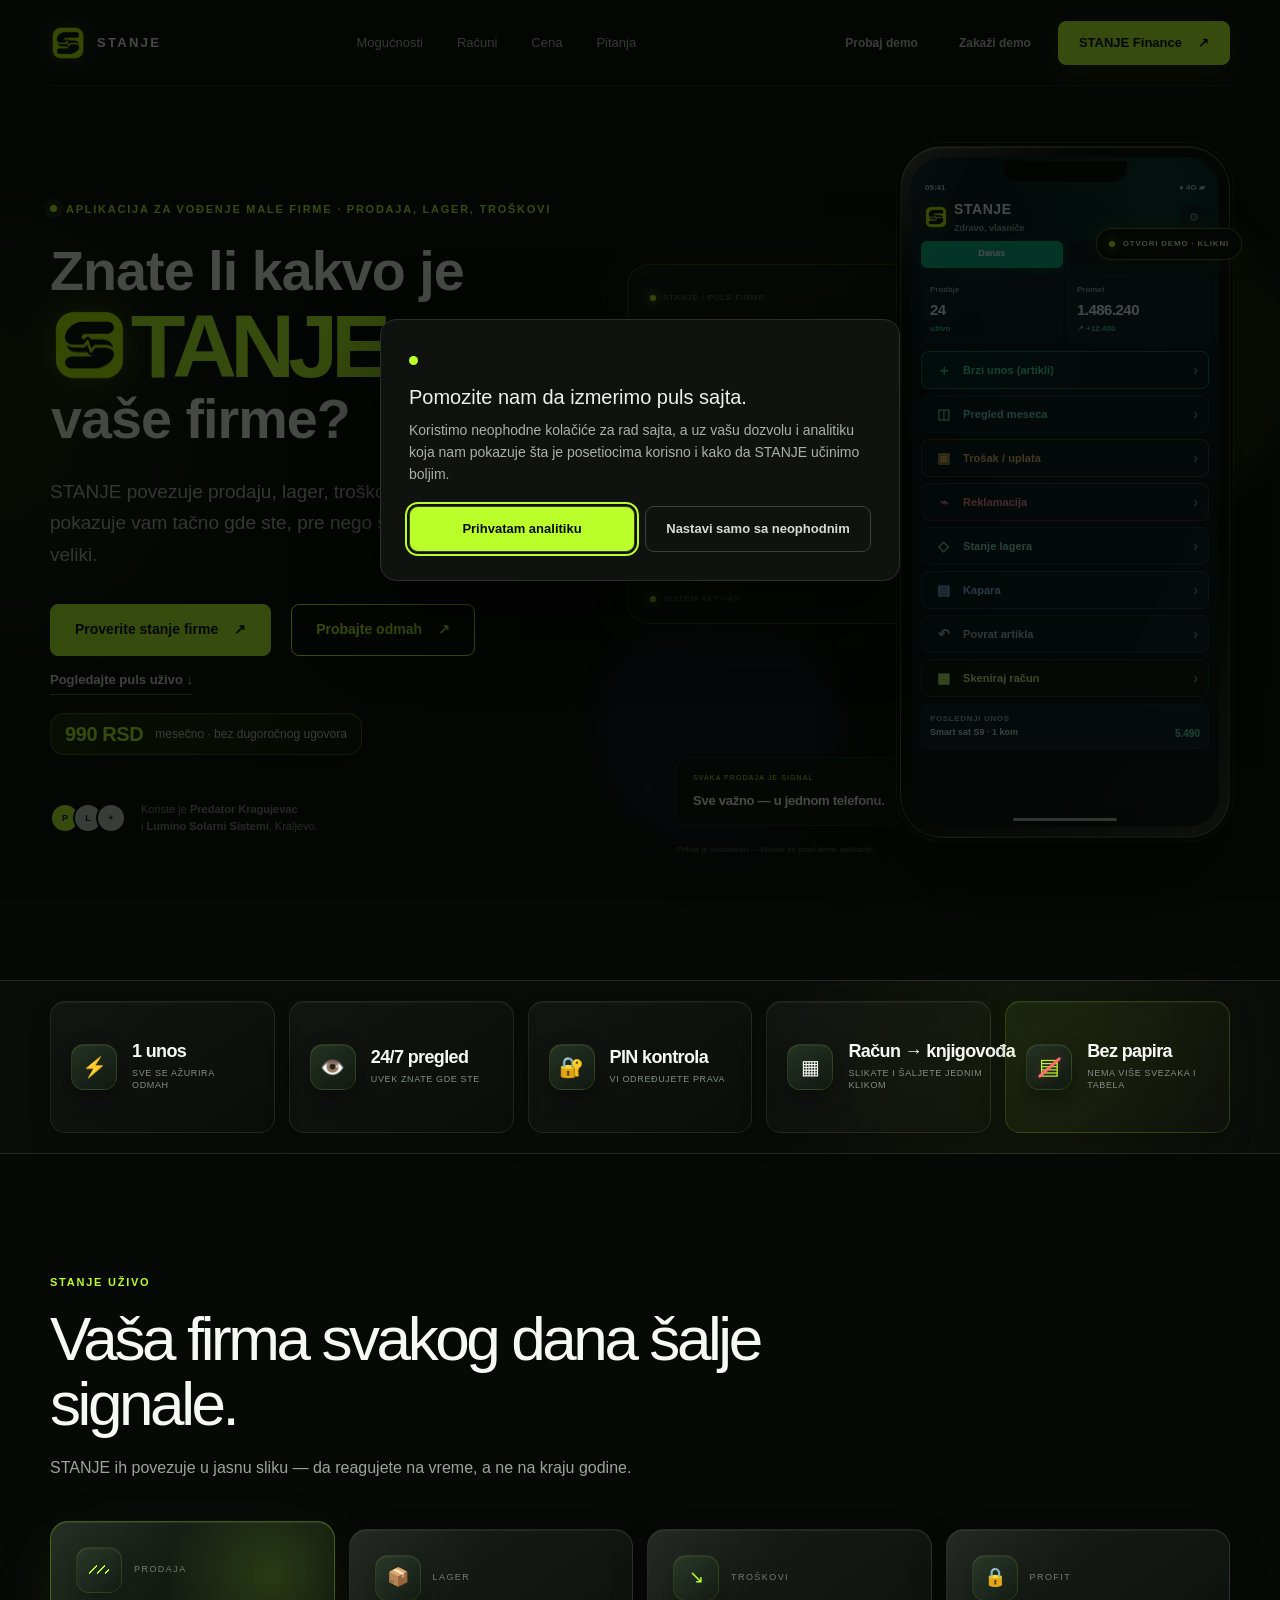
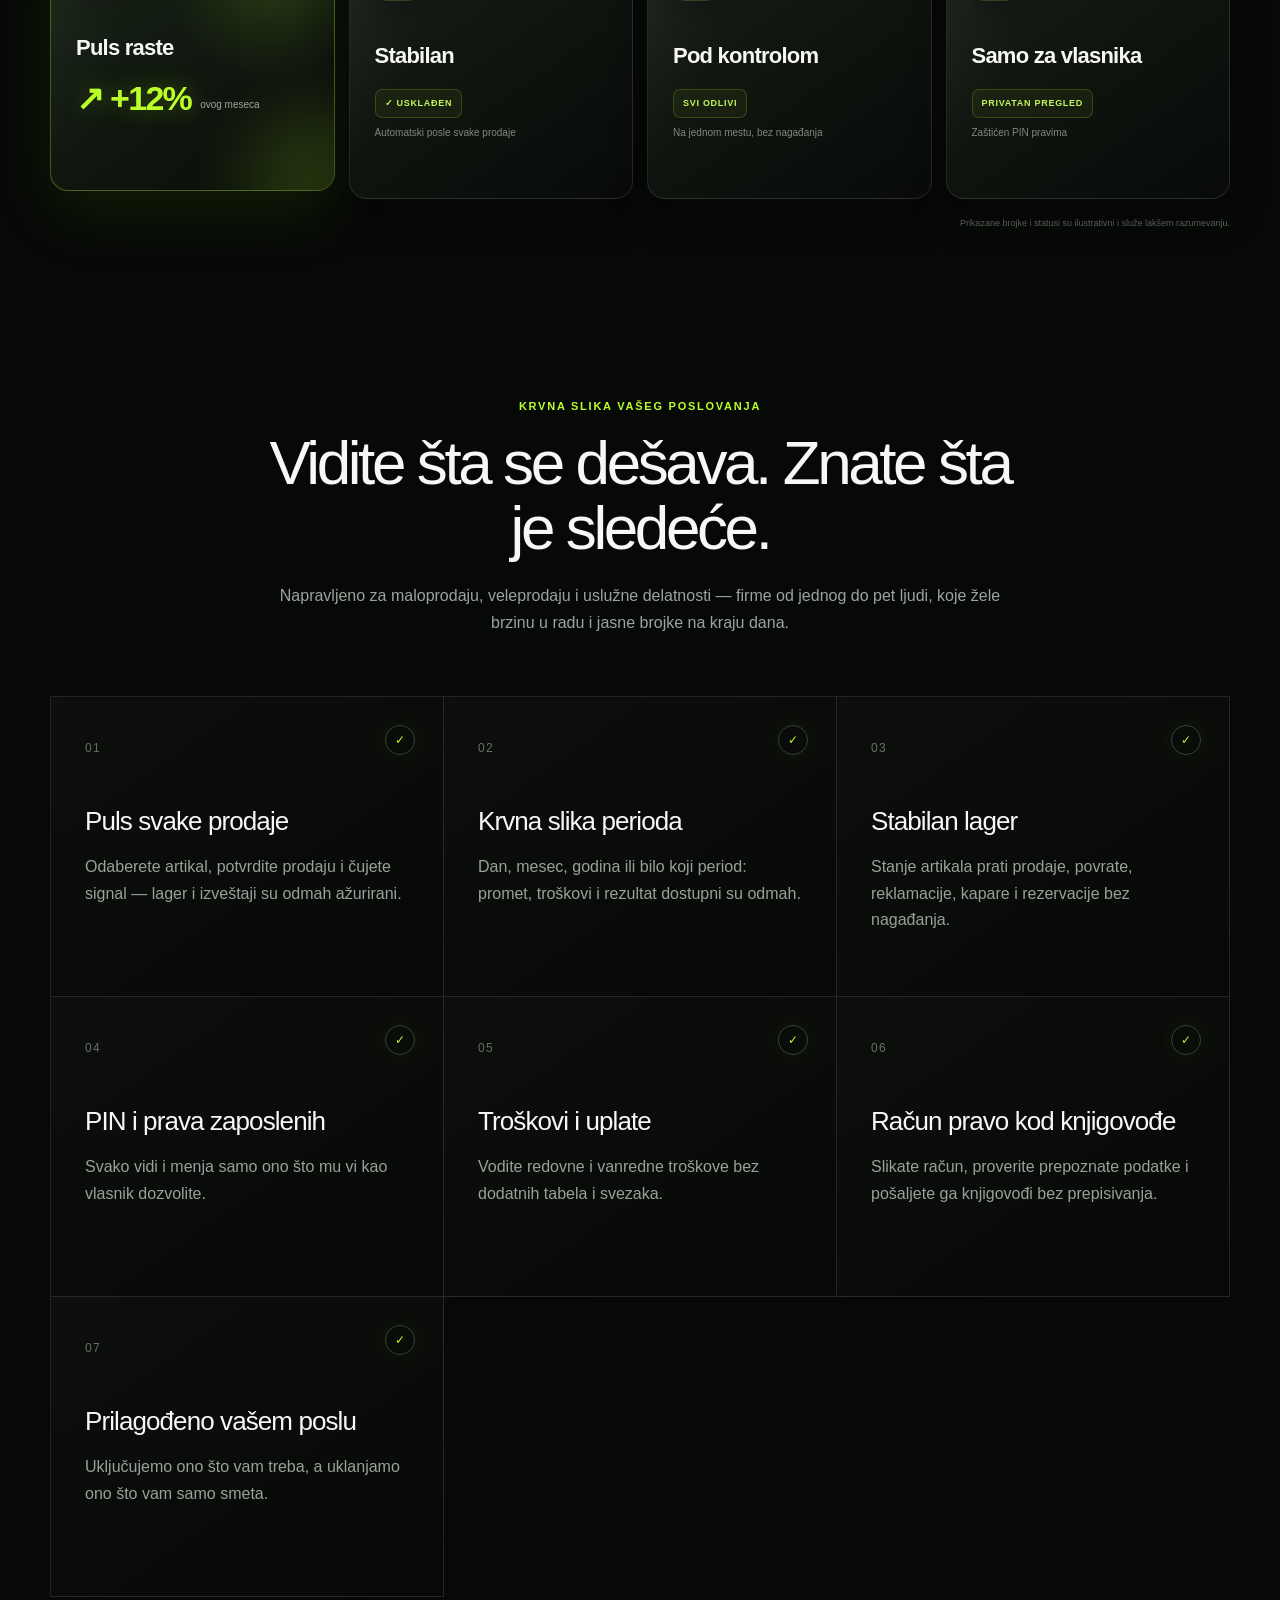
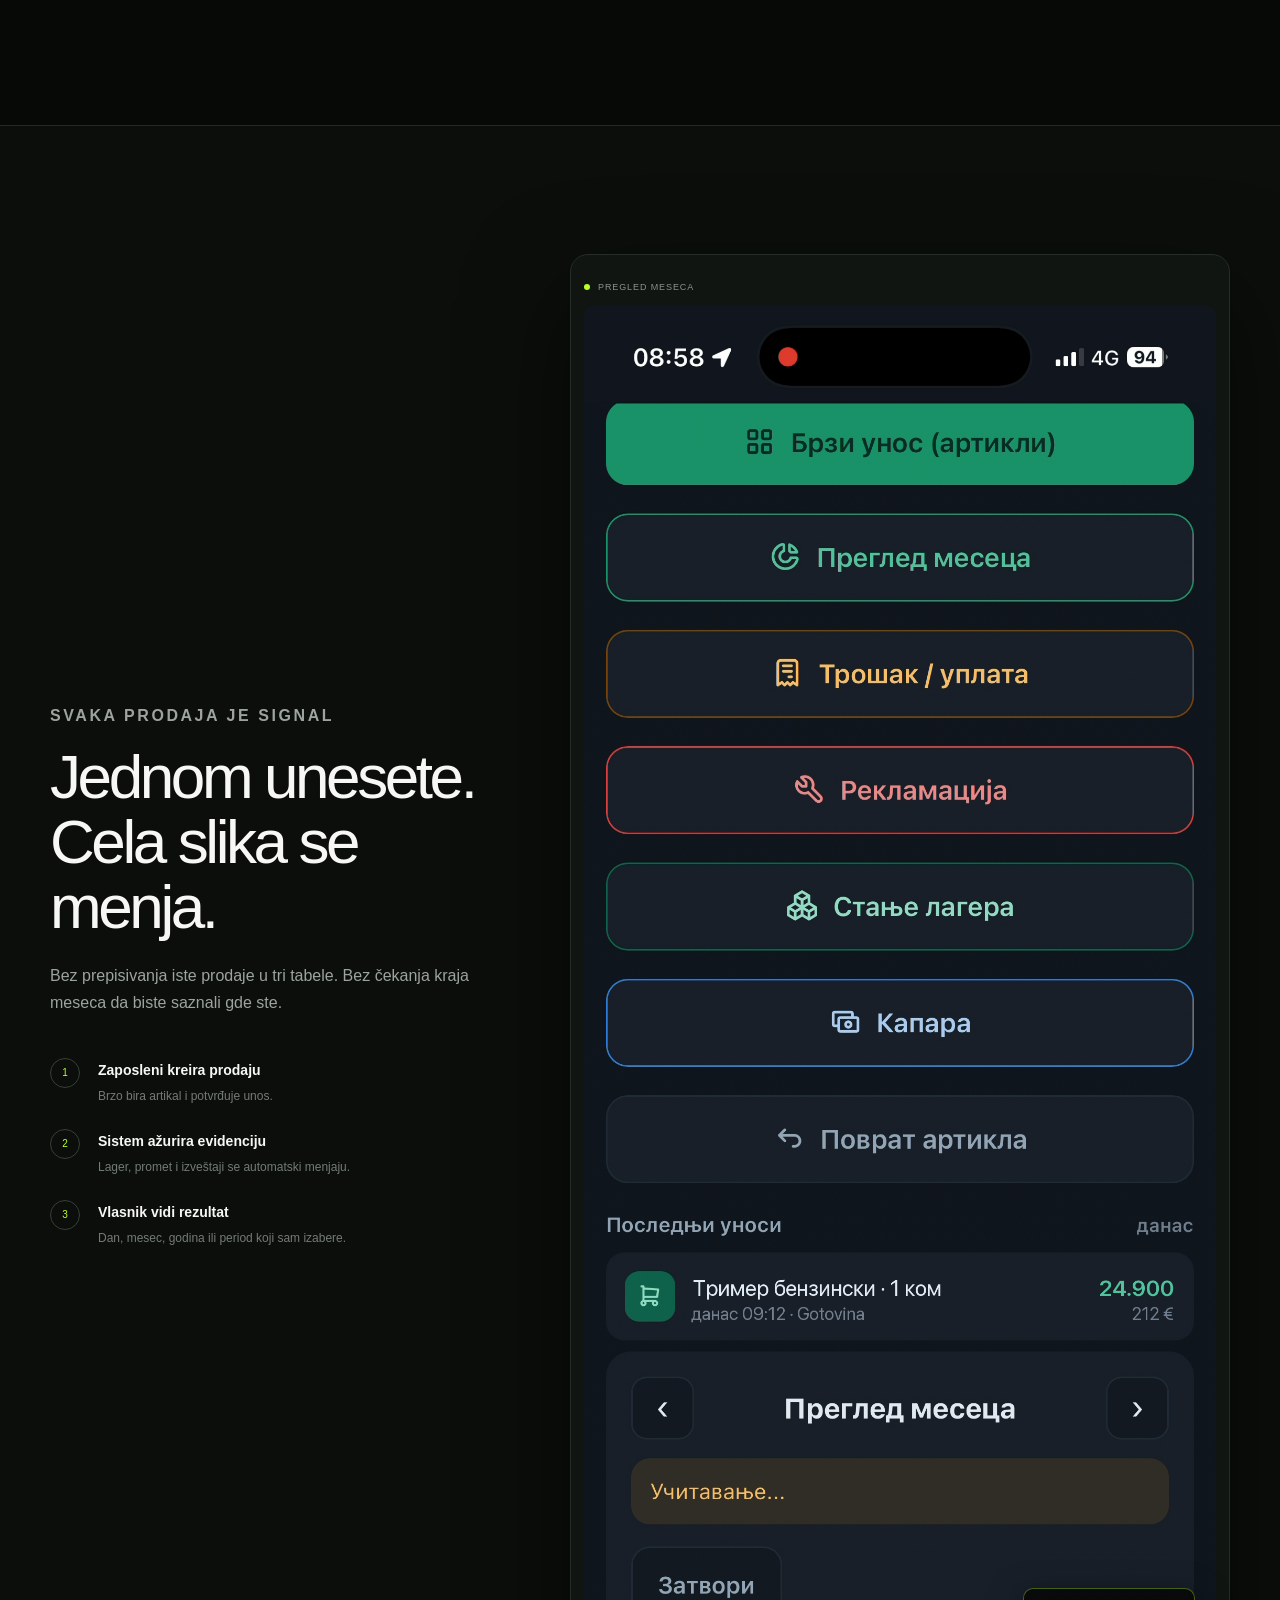
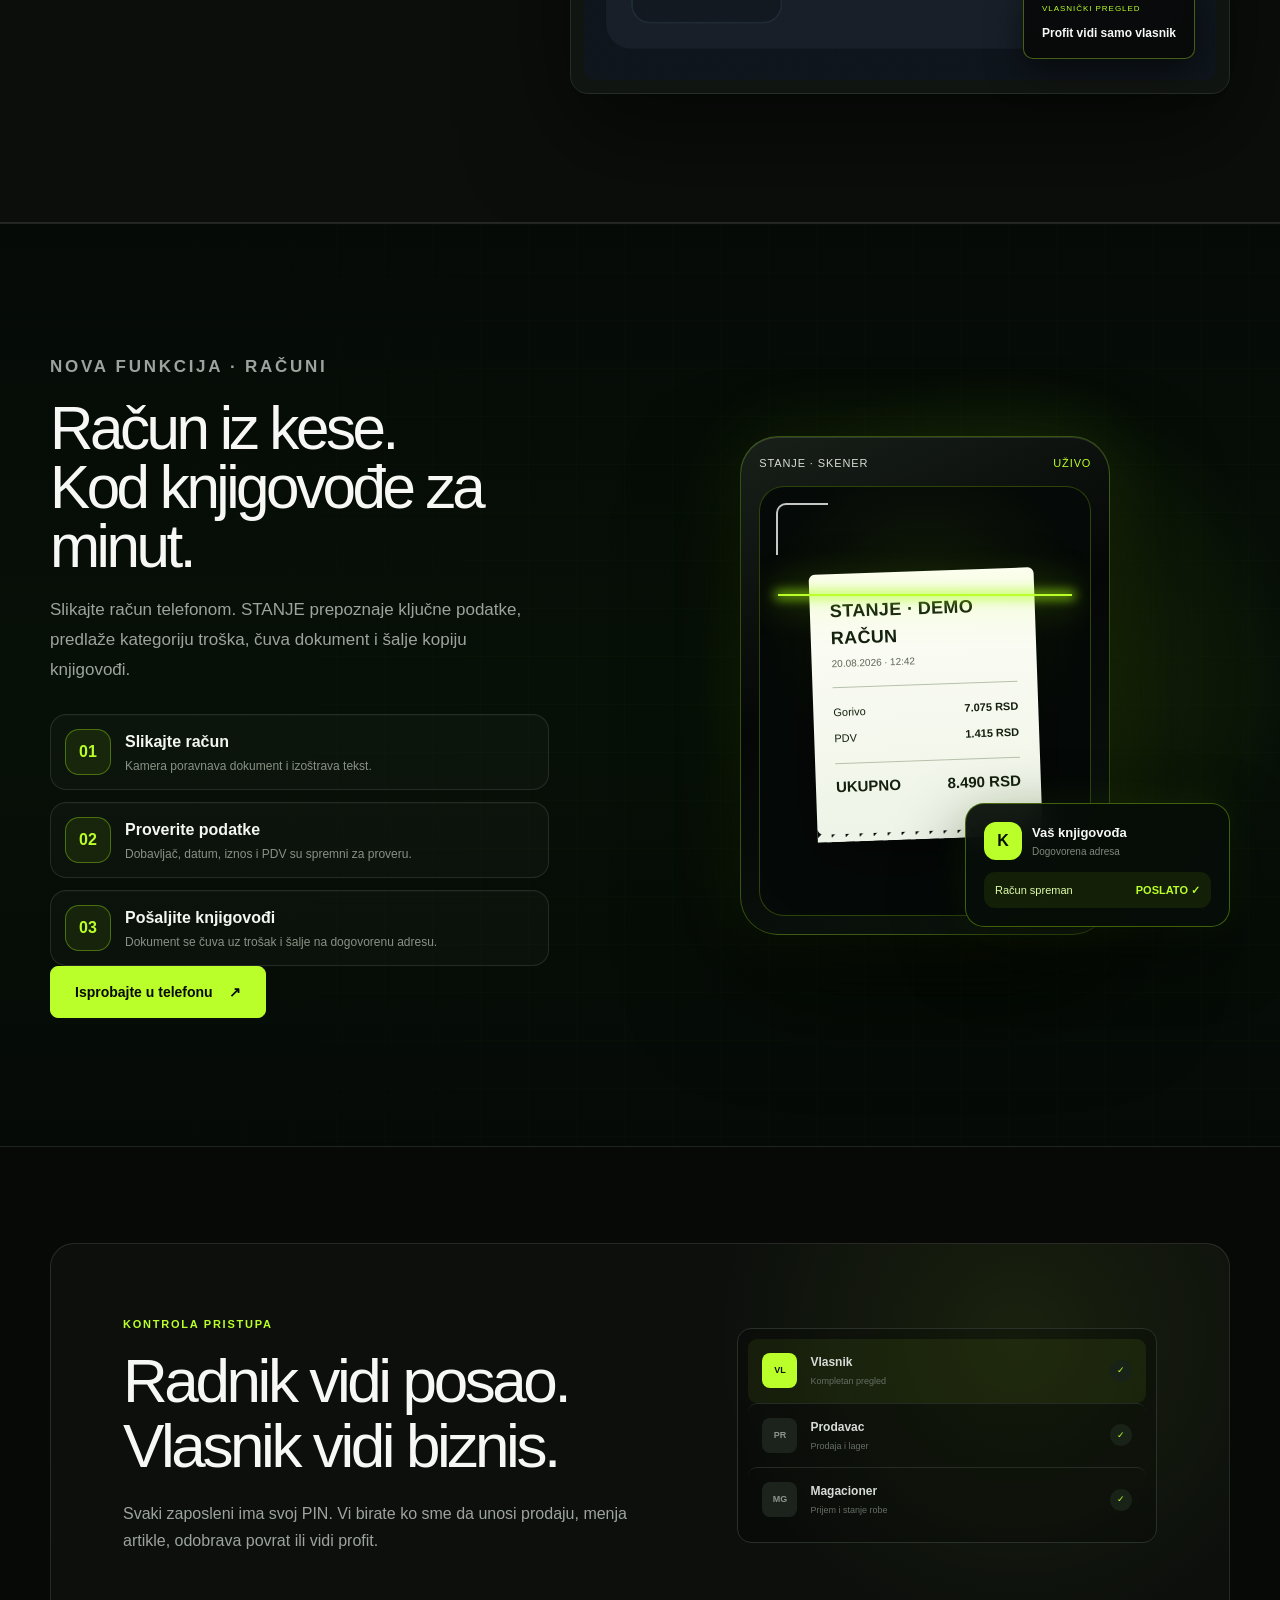
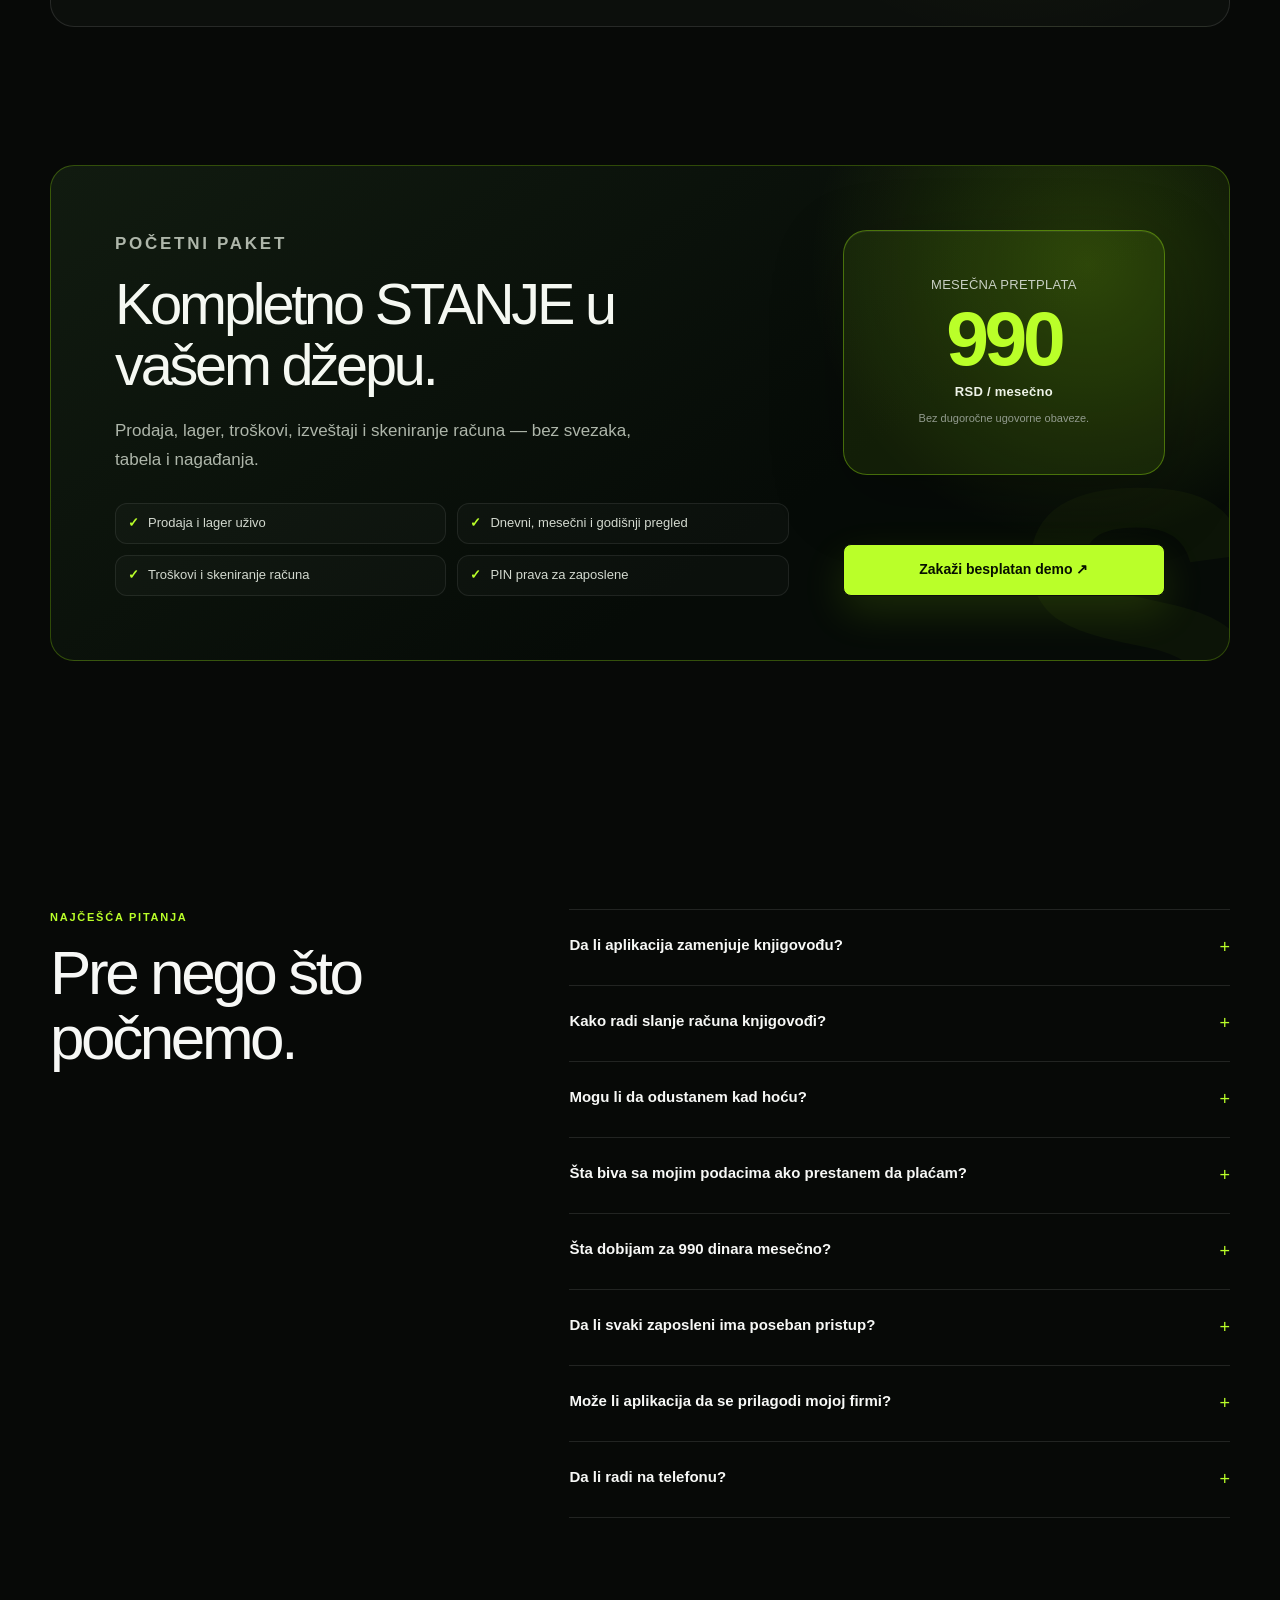
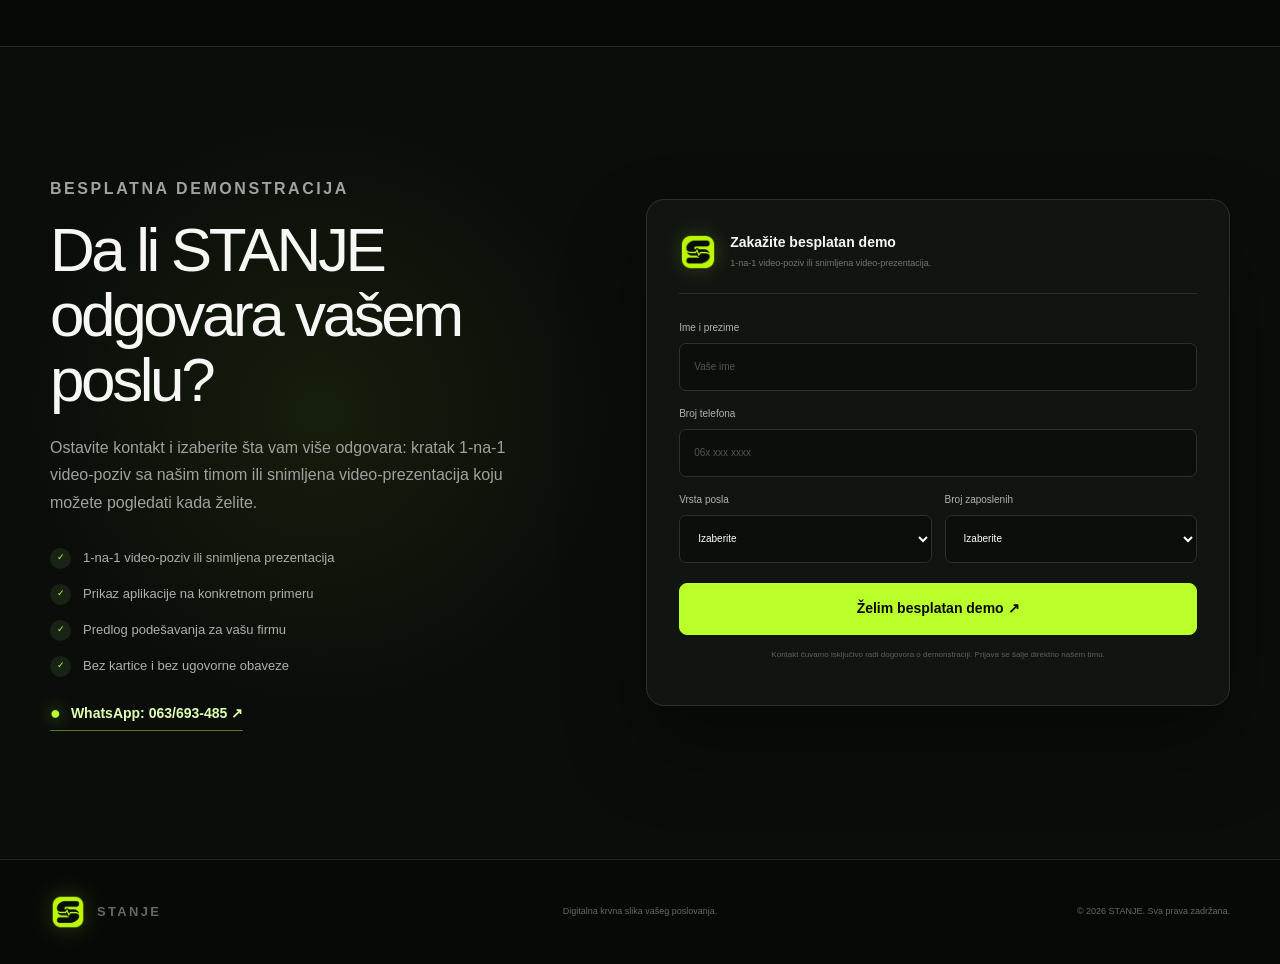
==== commit 8bd287b7: "Natpis uz telefon prati novo ponašanje Klik na dugmad u prikazu telefona sada otvara pravi demo na /" ====
--- a/index.html
+++ b/index.html
@@ -30,7 +30,7 @@
 <script type="application/ld+json">{"@context": "https://schema.org", "@type": "FAQPage", "mainEntity": [{"@type": "Question", "name": "Da li aplikacija zamenjuje knjigovođu?", "acceptedAnswer": {"@type": "Answer", "text": "Ne. STANJE je operativni sistem za praćenje prodaje, lagera, troškova i rezultata. Vašem knjigovođi ostaje zvanično računovodstvo, a vama svakodnevna kontrola poslovanja."}}, {"@type": "Question", "name": "Kako radi slanje računa knjigovođi?", "acceptedAnswer": {"@type": "Answer", "text": "Slikate račun telefonom, proverite prepoznate podatke i jednim klikom ga čuvate uz trošak i šaljete na dogovorenu adresu knjigovođe. Originalni dokument ostaje sačuvan u vašoj evidenciji."}}, {"@type": "Question", "name": "Mogu li da odustanem kad hoću?", "acceptedAnswer": {"@type": "Answer", "text": "Da. Pretplata se plaća mesečno i nema dugoročne ugovorne obaveze — otkazujete kad želite, bez raskidne naknade."}}, {"@type": "Question", "name": "Šta biva sa mojim podacima ako prestanem da plaćam?", "acceptedAnswer": {"@type": "Answer", "text": "Podaci ostaju vaši. Na vaš zahtev vam ih izvozimo, u obliku koji možete da otvorite i koristite dalje."}}, {"@type": "Question", "name": "Šta dobijam za 990 dinara mesečno?", "acceptedAnswer": {"@type": "Answer", "text": "Početni paket obuhvata prodaju, lager, osnovne izveštaje, troškove i skeniranje računa. Veće posebne dorade i potpuno prilagođeni moduli dogovaraju se zasebno."}}, {"@type": "Question", "name": "Da li svaki zaposleni ima poseban pristup?", "acceptedAnswer": {"@type": "Answer", "text": "Da. Svako dobija svoj PIN, a vlasnik određuje ko može da vidi, unese, izmeni ili obriše određene podatke."}}, {"@type": "Question", "name": "Može li aplikacija da se prilagodi mojoj firmi?", "acceptedAnswer": {"@type": "Answer", "text": "Da. Moduli, nazivi, prava pristupa i način rada mogu da se podese prema vašem procesu. Veće posebne funkcije dogovaraju se zasebno."}}, {"@type": "Question", "name": "Da li radi na telefonu?", "acceptedAnswer": {"@type": "Answer", "text": "Da. Aplikacija je napravljena za brz rad na telefonu, a dostupna je i na računaru i tabletu."}}]}</script>
 </head>
 <body>
-<main><nav class="nav shell" aria-label="Glavna navigacija"><a class="brand" href="#top" aria-label="STANJE početna"><span class="brand-mark"><img src="/assets/stanje-logo.png" alt=""/></span><span>STANJE</span></a><div class="nav-links"><a href="#mogucnosti">Mogućnosti</a><a href="#racuni">Računi</a><a href="#cena">Cena</a><a href="#pitanja">Pitanja</a></div><div class="nav-actions"><a class="nav-demo" href="/demo.html">Probaj demo</a><a class="nav-demo" href="#demo">Zakaži demo</a><a class="button button-small finance-button" href="https://finance.stanje.rs">STANJE Finance <span aria-hidden="true">↗</span></a></div></nav><section class="hero shell" id="top"><div class="hero-copy"><div class="eyebrow"><span class="pulse"></span> Aplikacija za vođenje male firme · prodaja, lager, troškovi</div><h1 class="hero-headline" aria-label="Znate li kakvo je STANJE vaše firme?"><span class="hero-question-line" aria-hidden="true">Znate li kakvo je</span><span class="hero-brand-line" aria-hidden="true"><i class="hero-brand-mark"><img src="/assets/stanje-logo.png" alt=""/></i><b>TANJE</b></span><span class="hero-question-line hero-question-last" aria-hidden="true">vaše firme?</span></h1><p class="hero-lead">STANJE povezuje prodaju, lager, troškove, uplate i profit — i pokazuje vam tačno gde ste, pre nego što mali problem postane veliki.</p><div class="hero-actions"><a class="button" href="#demo">Proverite stanje firme <span aria-hidden="true">↗</span></a><a class="button button-ghost" href="/demo.html">Probajte odmah <span aria-hidden="true">↗</span></a><a class="text-link" href="#puls">Pogledajte puls uživo <span aria-hidden="true">↓</span></a></div><div class="hero-price"><strong>990 RSD</strong><span>mesečno · bez dugoročnog ugovora</span></div><div class="hero-proof"><div class="avatar-stack" aria-hidden="true"><span>P</span><span>L</span><span>+</span></div><p>Koriste je <strong>Predator Kragujevac</strong><br/>i <strong>Lumino Solarni Sistemi</strong>, Kraljevo.</p></div></div><div class="hero-visual" id="puls"><div class="glow glow-one"></div><div class="glow glow-two"></div><div class="pulse-monitor " aria-label="Demo puls prodaje"><div class="monitor-topline"><span><i></i> STANJE / PULS FIRME</span><small>DEMO SIGNAL</small></div><div class="monitor-stats"><div><span>PRODAJE DANAS</span><strong>35</strong></div><div><span>PROMET</span><strong>184.500 <small>RSD</small></strong></div></div><div class="wave-stage" aria-hidden="true"><div class="wave-grid"></div><svg viewBox="0 0 720 150" preserveAspectRatio="none"><path class="wave-shadow" d="M0 82 L112 82 L132 73 L150 82 L188 82 L205 48 L225 121 L248 18 L270 89 L293 74 L322 82 L432 82 L452 73 L470 82 L508 82 L525 48 L545 121 L568 18 L590 89 L613 74 L642 82 L720 82"></path><path class="wave-line" d="M0 82 L112 82 L132 73 L150 82 L188 82 L205 48 L225 121 L248 18 L270 89 L293 74 L322 82 L432 82 L452 73 L470 82 L508 82 L525 48 L545 121 L568 18 L590 89 L613 74 L642 82 L720 82"></path></svg><span class="scan-dot"></span></div><div class="sale-toast"><span>✓</span><div><strong>Prodaja evidentirana</strong><small>Lager i izveštaji ažurirani</small></div><b>+1</b></div><div class="monitor-footer"><span><i></i> Sistem aktivan</span><span>Poslednje osvežavanje: upravo sada</span></div></div><div class="phone-showcase" aria-label="Prikaz aplikacije STANJE na telefonu"><div class="phone-edge"><span class="phone-speaker" aria-hidden="true"></span><div class="app-demo"><div class="app-status"><span>09:41</span><span>● 4G ▰</span></div><div class="app-demo-head"><div class="app-demo-brand"><img src="/assets/stanje-logo.png" alt=""/><span><b>STANJE</b><small>Zdravo, vlasniče</small></span></div><button aria-label="Podešavanja">⚙</button></div><div class="period-switch"><button class="active">Danas</button><button>7 dana</button></div><div class="demo-stats"><div><small>Prodaje</small><strong>24</strong><em>uživo</em></div><div><small>Promet</small><strong>1.486.240</strong><em>↗ +12.400</em></div></div><div class="demo-actions"><button class="demo-action green"><span>＋</span>Brzi unos (artikli)<i>›</i></button><button class="demo-action teal"><span>◫</span>Pregled meseca<i>›</i></button><button class="demo-action gold"><span>▣</span>Trošak / uplata<i>›</i></button><button class="demo-action red"><span>⌁</span>Reklamacija<i>›</i></button><button class="demo-action mint"><span>◇</span>Stanje lagera<i>›</i></button><button class="demo-action blue"><span>▤</span>Kapara<i>›</i></button><button class="demo-action gray"><span>↶</span>Povrat artikla<i>›</i></button><button class="demo-action lime"><span>▦</span>Skeniraj račun<i>›</i></button></div><div class="demo-recent"><span>Poslednji unos</span><b>Smart sat S9 · 1 kom</b><strong>5.490</strong></div><div class="demo-homebar"></div></div><span class="phone-shine" aria-hidden="true"></span></div><div class="phone-badge"><i></i> APLIKACIJA UŽIVO · KLIKNI</div></div><div class="hero-signal-label"><span>SVAKA PRODAJA JE SIGNAL</span><strong>Sve važno — u jednom telefonu.</strong></div><p class="demo-note hero-demo-note">Interaktivni demo · vrednosti su ilustrativne.</p></div></section><section class="proof-strip" aria-label="Glavne prednosti"><div class="shell proof-grid"><div class="proof-item"><span class="proof-icon" aria-hidden="true">⚡</span><div><strong>1 unos</strong><small>Sve se ažurira odmah</small></div></div><div class="proof-item"><span class="proof-icon" aria-hidden="true">👁️</span><div><strong>24/7 pregled</strong><small>Uvek znate gde ste</small></div></div><div class="proof-item"><span class="proof-icon" aria-hidden="true">🔐</span><div><strong>PIN kontrola</strong><small>Vi određujete prava</small></div></div><div class="proof-item"><span class="proof-icon" aria-hidden="true">▦</span><div><strong>Račun → knjigovođa</strong><small>Slikate i šaljete jednim klikom</small></div></div><div class="proof-item proof-paper"><span class="proof-icon paper-off-icon" aria-hidden="true"><i>▤</i></span><div><strong>Bez papira</strong><small>Nema više svezaka i tabela</small></div></div></div></section><section class="vitals shell" id="stanje-uzivo" aria-label="Vitalni parametri firme"><div class="vitals-heading"><p class="kicker">STANJE UŽIVO</p><h2>Vaša firma svakog dana šalje signale.</h2><p>STANJE ih povezuje u jasnu sliku — da reagujete na vreme, a ne na kraju godine.</p></div><div class="vitals-grid"><article class="vital-primary"><div class="vital-top"><div class="vital-icon"><span class="mini-wave"></span></div><span>PRODAJA</span></div><strong>Puls raste</strong><div class="vital-metric"><b>↗ +12%</b><small>ovog meseca</small></div><i class="vital-glow" aria-hidden="true"></i></article><article><div class="vital-top"><div class="vital-icon" aria-hidden="true">📦</div><span>LAGER</span></div><strong>Stabilan</strong><div class="vital-status"><b>✓ USKLAĐEN</b><small>Automatski posle svake prodaje</small></div></article><article><div class="vital-top"><div class="vital-icon" aria-hidden="true">↘</div><span>TROŠKOVI</span></div><strong>Pod kontrolom</strong><div class="vital-status"><b>SVI ODLIVI</b><small>Na jednom mestu, bez nagađanja</small></div></article><article><div class="vital-top"><div class="vital-icon" aria-hidden="true">🔒</div><span>PROFIT</span></div><strong>Samo za vlasnika</strong><div class="vital-status"><b>PRIVATAN PREGLED</b><small>Zaštićen PIN pravima</small></div></article></div><p class="illustrative-note">Prikazane brojke i statusi su ilustrativni i služe lakšem razumevanju.</p></section><section class="section shell" id="mogucnosti"><div class="section-heading"><p class="kicker">Krvna slika vašeg poslovanja</p><h2>Vidite šta se dešava. Znate šta je sledeće.</h2><p>Napravljeno za maloprodaju, veleprodaju i uslužne delatnosti — firme od jednog do pet ljudi, koje žele brzinu u radu i jasne brojke na kraju dana.</p></div><div class="feature-grid"><article class="feature-card"><span>01</span><h3>Puls svake prodaje</h3><p>Odaberete artikal, potvrdite prodaju i čujete signal — lager i izveštaji su odmah ažurirani.</p><i aria-hidden="true">✓</i></article><article class="feature-card"><span>02</span><h3>Krvna slika perioda</h3><p>Dan, mesec, godina ili bilo koji period: promet, troškovi i rezultat dostupni su odmah.</p><i aria-hidden="true">✓</i></article><article class="feature-card"><span>03</span><h3>Stabilan lager</h3><p>Stanje artikala prati prodaje, povrate, reklamacije, kapare i rezervacije bez nagađanja.</p><i aria-hidden="true">✓</i></article><article class="feature-card"><span>04</span><h3>PIN i prava zaposlenih</h3><p>Svako vidi i menja samo ono što mu vi kao vlasnik dozvolite.</p><i aria-hidden="true">✓</i></article><article class="feature-card"><span>05</span><h3>Troškovi i uplate</h3><p>Vodite redovne i vanredne troškove bez dodatnih tabela i svezaka.</p><i aria-hidden="true">✓</i></article><article class="feature-card"><span>06</span><h3>Račun pravo kod knjigovođe</h3><p>Slikate račun, proverite prepoznate podatke i pošaljete ga knjigovođi bez prepisivanja.</p><i aria-hidden="true">✓</i></article><article class="feature-card"><span>07</span><h3>Prilagođeno vašem poslu</h3><p>Uključujemo ono što vam treba, a uklanjamo ono što vam samo smeta.</p><i aria-hidden="true">✓</i></article></div></section><section class="section workflow-section" id="kako-radi"><div class="shell workflow-grid"><div class="workflow-copy"><p class="kicker">Svaka prodaja je signal</p><h2>Jednom unesete. Cela slika se menja.</h2><p>Bez prepisivanja iste prodaje u tri tabele. Bez čekanja kraja meseca da biste saznali gde ste.</p><ol class="steps"><li><span>1</span><div><strong>Zaposleni kreira prodaju</strong><p>Brzo bira artikal i potvrđuje unos.</p></div></li><li><span>2</span><div><strong>Sistem ažurira evidenciju</strong><p>Lager, promet i izveštaji se automatski menjaju.</p></div></li><li><span>3</span><div><strong>Vlasnik vidi rezultat</strong><p>Dan, mesec, godina ili period koji sam izabere.</p></div></li></ol></div><div class="dashboard-frame"><div class="dashboard-label"><span></span> Pregled meseca</div><img src="/assets/control-month.png" alt="Prikaz mesečnog izveštaja u aplikaciji STANJE"/><div class="owner-only"><span>Vlasnički pregled</span><strong>Profit vidi samo vlasnik</strong></div></div></div></section><section class="section receipt-section" id="racuni"><div class="shell receipt-grid"><div class="receipt-copy"><p class="kicker">NOVA FUNKCIJA · RAČUNI</p><h2>Račun iz kese.<br/>Kod knjigovođe za minut.</h2><p>Slikajte račun telefonom. STANJE prepoznaje ključne podatke, predlaže kategoriju troška, čuva dokument i šalje kopiju knjigovođi.</p><ol class="receipt-steps"><li class="receipt-step"><span>01</span><div><strong>Slikajte račun</strong><small>Kamera poravnava dokument i izoštrava tekst.</small></div></li><li class="receipt-step"><span>02</span><div><strong>Proverite podatke</strong><small>Dobavljač, datum, iznos i PDV su spremni za proveru.</small></div></li><li class="receipt-step"><span>03</span><div><strong>Pošaljite knjigovođi</strong><small>Dokument se čuva uz trošak i šalje na dogovorenu adresu.</small></div></li></ol><a class="button" href="#puls">Isprobajte u telefonu <span aria-hidden="true">↗</span></a></div><div class="receipt-visual" aria-label="Prikaz skeniranja računa i slanja knjigovođi"><div class="receipt-phone"><div class="receipt-phone-bar"><span>STANJE · SKENER</span><span>UŽIVO</span></div><div class="scan-frame"><span class="scan-beam"></span><div class="paper-receipt"><b>STANJE · DEMO RAČUN</b><span>20.08.2026 · 12:42</span><div class="receipt-rule"></div><p class="receipt-line"><span>Gorivo</span><strong>7.075 RSD</strong></p><p class="receipt-line"><span>PDV</span><strong>1.415 RSD</strong></p><p class="receipt-line total"><span>UKUPNO</span><strong>8.490 RSD</strong></p></div></div></div><div class="accountant-card"><div class="accountant-card-head"><span class="accountant-avatar">K</span><div><strong>Vaš knjigovođa</strong><small>Dogovorena adresa</small></div></div><div class="accountant-status"><span>Račun spreman</span><b>POSLATO ✓</b></div></div></div></div></section><section class="section permissions shell"><div class="permissions-card"><div><p class="kicker">Kontrola pristupa</p><h2>Radnik vidi posao.<br/>Vlasnik vidi biznis.</h2><p>Svaki zaposleni ima svoj PIN. Vi birate ko sme da unosi prodaju, menja artikle, odobrava povrat ili vidi profit.</p></div><div class="role-panel"><div class="role owner"><span>VL</span><div><strong>Vlasnik</strong><small>Kompletan pregled</small></div><i>✓</i></div><div class="role"><span>PR</span><div><strong>Prodavac</strong><small>Prodaja i lager</small></div><i>✓</i></div><div class="role"><span>MG</span><div><strong>Magacioner</strong><small>Prijem i stanje robe</small></div><i>✓</i></div></div></div></section><section class="section offer shell" id="cena"><div class="offer-card"><div class="offer-intro"><p class="kicker">Početni paket</p><h2>Kompletno STANJE u vašem džepu.</h2><p>Prodaja, lager, troškovi, izveštaji i skeniranje računa — bez svezaka, tabela i nagađanja.</p></div><div class="price"><span>Mesečna pretplata</span><strong>990 <small>RSD / mesečno</small></strong><p>Bez dugoročne ugovorne obaveze.</p></div><ul class="offer-list"><li>Prodaja i lager uživo</li><li>Dnevni, mesečni i godišnji pregled</li><li>Troškovi i skeniranje računa</li><li>PIN prava za zaposlene</li></ul><a class="button light-button" href="#demo">Zakaži besplatan demo ↗</a></div></section><section class="section faq shell" id="pitanja"><div class="section-heading left-heading"><p class="kicker">Najčešća pitanja</p><h2>Pre nego što počnemo.</h2></div><div class="faq-list"><details><summary>Da li aplikacija zamenjuje knjigovođu?<span>+</span></summary><p>Ne. STANJE je operativni sistem za praćenje prodaje, lagera, troškova i rezultata. Vašem knjigovođi ostaje zvanično računovodstvo, a vama svakodnevna kontrola poslovanja.</p></details><details><summary>Kako radi slanje računa knjigovođi?<span>+</span></summary><p>Slikate račun telefonom, proverite prepoznate podatke i jednim klikom ga čuvate uz trošak i šaljete na dogovorenu adresu knjigovođe. Originalni dokument ostaje sačuvan u vašoj evidenciji.</p></details><details><summary>Mogu li da odustanem kad hoću?<span>+</span></summary><p>Da. Pretplata se plaća mesečno i nema dugoročne ugovorne obaveze — otkazujete kad želite, bez raskidne naknade.</p></details><details><summary>Šta biva sa mojim podacima ako prestanem da plaćam?<span>+</span></summary><p>Podaci ostaju vaši. Na vaš zahtev vam ih izvozimo, u obliku koji možete da otvorite i koristite dalje.</p></details><details><summary>Šta dobijam za 990 dinara mesečno?<span>+</span></summary><p>Početni paket obuhvata prodaju, lager, osnovne izveštaje, troškove i skeniranje računa. Veće posebne dorade i potpuno prilagođeni moduli dogovaraju se zasebno.</p></details><details><summary>Da li svaki zaposleni ima poseban pristup?<span>+</span></summary><p>Da. Svako dobija svoj PIN, a vlasnik određuje ko može da vidi, unese, izmeni ili obriše određene podatke.</p></details><details><summary>Može li aplikacija da se prilagodi mojoj firmi?<span>+</span></summary><p>Da. Moduli, nazivi, prava pristupa i način rada mogu da se podese prema vašem procesu. Veće posebne funkcije dogovaraju se zasebno.</p></details><details><summary>Da li radi na telefonu?<span>+</span></summary><p>Da. Aplikacija je napravljena za brz rad na telefonu, a dostupna je i na računaru i tabletu.</p></details></div></section><section class="section demo-section" id="demo"><div class="shell demo-grid"><div class="demo-copy"><p class="kicker">Besplatna demonstracija</p><h2>Da li STANJE odgovara vašem poslu?</h2><p>Ostavite kontakt i izaberite šta vam više odgovara: kratak 1-na-1 video-poziv sa našim timom ili snimljena video-prezentacija koju možete pogledati kada želite.</p><ul><li><span>✓</span> 1-na-1 video-poziv ili snimljena prezentacija</li><li><span>✓</span> Prikaz aplikacije na konkretnom primeru</li><li><span>✓</span> Predlog podešavanja za vašu firmu</li><li><span>✓</span> Bez kartice i bez ugovorne obaveze</li></ul><a class="whatsapp-contact" href="https://wa.me/38163693485?text=Zdravo%2C%20zanima%20me%20STANJE%20aplikacija." target="_blank" rel="noreferrer"><span aria-hidden="true">●</span> WhatsApp: 063/693-485 ↗</a></div><form class="lead-form"><div class="form-header"><span class="form-brand-mark"><img src="/assets/stanje-logo.png" alt=""/></span><div><strong>Zakažite besplatan demo</strong><small>1-na-1 video-poziv ili snimljena video-prezentacija.</small></div></div><label>Ime i prezime<input type="text" placeholder="Vaše ime" autocomplete="name" required="" name="name"/></label><label>Broj telefona<input type="tel" placeholder="06x xxx xxxx" autocomplete="tel" required="" minlength="6" name="phone"/></label><div class="field-row"><label>Vrsta posla<select name="businessType"><option value="" disabled="" selected="">Izaberite</option><option>Online prodaja</option><option>Maloprodaja</option><option>Veleprodaja</option><option>Uslužna delatnost</option><option>Drugo</option></select></label><label>Broj zaposlenih<select name="teamSize"><option value="" disabled="" selected="">Izaberite</option><option>Radim sam/a</option><option>2–5</option><option>6–10</option><option>11+</option></select></label></div><input class="honeypot" tabindex="-1" autocomplete="off" aria-hidden="true" name="website"/><button class="button submit-button" type="submit">Želim besplatan demo ↗</button><p class="privacy-note">Kontakt čuvamo isključivo radi dogovora o demonstraciji. Prijava se šalje direktno našem timu.</p></form></div></section><footer><div class="shell footer-grid"><a class="brand" href="#top" aria-label="STANJE početna"><span class="brand-mark"><img src="/assets/stanje-logo.png" alt=""/></span><span>STANJE</span></a><p>Digitalna krvna slika vašeg poslovanja.</p><p>© 2026 STANJE. Sva prava zadržana.</p></div></footer></main>
+<main><nav class="nav shell" aria-label="Glavna navigacija"><a class="brand" href="#top" aria-label="STANJE početna"><span class="brand-mark"><img src="/assets/stanje-logo.png" alt=""/></span><span>STANJE</span></a><div class="nav-links"><a href="#mogucnosti">Mogućnosti</a><a href="#racuni">Računi</a><a href="#cena">Cena</a><a href="#pitanja">Pitanja</a></div><div class="nav-actions"><a class="nav-demo" href="/demo.html">Probaj demo</a><a class="nav-demo" href="#demo">Zakaži demo</a><a class="button button-small finance-button" href="https://finance.stanje.rs">STANJE Finance <span aria-hidden="true">↗</span></a></div></nav><section class="hero shell" id="top"><div class="hero-copy"><div class="eyebrow"><span class="pulse"></span> Aplikacija za vođenje male firme · prodaja, lager, troškovi</div><h1 class="hero-headline" aria-label="Znate li kakvo je STANJE vaše firme?"><span class="hero-question-line" aria-hidden="true">Znate li kakvo je</span><span class="hero-brand-line" aria-hidden="true"><i class="hero-brand-mark"><img src="/assets/stanje-logo.png" alt=""/></i><b>TANJE</b></span><span class="hero-question-line hero-question-last" aria-hidden="true">vaše firme?</span></h1><p class="hero-lead">STANJE povezuje prodaju, lager, troškove, uplate i profit — i pokazuje vam tačno gde ste, pre nego što mali problem postane veliki.</p><div class="hero-actions"><a class="button" href="#demo">Proverite stanje firme <span aria-hidden="true">↗</span></a><a class="button button-ghost" href="/demo.html">Probajte odmah <span aria-hidden="true">↗</span></a><a class="text-link" href="#puls">Pogledajte puls uživo <span aria-hidden="true">↓</span></a></div><div class="hero-price"><strong>990 RSD</strong><span>mesečno · bez dugoročnog ugovora</span></div><div class="hero-proof"><div class="avatar-stack" aria-hidden="true"><span>P</span><span>L</span><span>+</span></div><p>Koriste je <strong>Predator Kragujevac</strong><br/>i <strong>Lumino Solarni Sistemi</strong>, Kraljevo.</p></div></div><div class="hero-visual" id="puls"><div class="glow glow-one"></div><div class="glow glow-two"></div><div class="pulse-monitor " aria-label="Demo puls prodaje"><div class="monitor-topline"><span><i></i> STANJE / PULS FIRME</span><small>DEMO SIGNAL</small></div><div class="monitor-stats"><div><span>PRODAJE DANAS</span><strong>35</strong></div><div><span>PROMET</span><strong>184.500 <small>RSD</small></strong></div></div><div class="wave-stage" aria-hidden="true"><div class="wave-grid"></div><svg viewBox="0 0 720 150" preserveAspectRatio="none"><path class="wave-shadow" d="M0 82 L112 82 L132 73 L150 82 L188 82 L205 48 L225 121 L248 18 L270 89 L293 74 L322 82 L432 82 L452 73 L470 82 L508 82 L525 48 L545 121 L568 18 L590 89 L613 74 L642 82 L720 82"></path><path class="wave-line" d="M0 82 L112 82 L132 73 L150 82 L188 82 L205 48 L225 121 L248 18 L270 89 L293 74 L322 82 L432 82 L452 73 L470 82 L508 82 L525 48 L545 121 L568 18 L590 89 L613 74 L642 82 L720 82"></path></svg><span class="scan-dot"></span></div><div class="sale-toast"><span>✓</span><div><strong>Prodaja evidentirana</strong><small>Lager i izveštaji ažurirani</small></div><b>+1</b></div><div class="monitor-footer"><span><i></i> Sistem aktivan</span><span>Poslednje osvežavanje: upravo sada</span></div></div><div class="phone-showcase" aria-label="Prikaz aplikacije STANJE na telefonu"><div class="phone-edge"><span class="phone-speaker" aria-hidden="true"></span><div class="app-demo"><div class="app-status"><span>09:41</span><span>● 4G ▰</span></div><div class="app-demo-head"><div class="app-demo-brand"><img src="/assets/stanje-logo.png" alt=""/><span><b>STANJE</b><small>Zdravo, vlasniče</small></span></div><button aria-label="Podešavanja">⚙</button></div><div class="period-switch"><button class="active">Danas</button><button>7 dana</button></div><div class="demo-stats"><div><small>Prodaje</small><strong>24</strong><em>uživo</em></div><div><small>Promet</small><strong>1.486.240</strong><em>↗ +12.400</em></div></div><div class="demo-actions"><button class="demo-action green"><span>＋</span>Brzi unos (artikli)<i>›</i></button><button class="demo-action teal"><span>◫</span>Pregled meseca<i>›</i></button><button class="demo-action gold"><span>▣</span>Trošak / uplata<i>›</i></button><button class="demo-action red"><span>⌁</span>Reklamacija<i>›</i></button><button class="demo-action mint"><span>◇</span>Stanje lagera<i>›</i></button><button class="demo-action blue"><span>▤</span>Kapara<i>›</i></button><button class="demo-action gray"><span>↶</span>Povrat artikla<i>›</i></button><button class="demo-action lime"><span>▦</span>Skeniraj račun<i>›</i></button></div><div class="demo-recent"><span>Poslednji unos</span><b>Smart sat S9 · 1 kom</b><strong>5.490</strong></div><div class="demo-homebar"></div></div><span class="phone-shine" aria-hidden="true"></span></div><div class="phone-badge"><i></i> OTVORI DEMO · KLIKNI</div></div><div class="hero-signal-label"><span>SVAKA PRODAJA JE SIGNAL</span><strong>Sve važno — u jednom telefonu.</strong></div><p class="demo-note hero-demo-note">Prikaz je ilustrativan — kliknite za pravi demo aplikacije.</p></div></section><section class="proof-strip" aria-label="Glavne prednosti"><div class="shell proof-grid"><div class="proof-item"><span class="proof-icon" aria-hidden="true">⚡</span><div><strong>1 unos</strong><small>Sve se ažurira odmah</small></div></div><div class="proof-item"><span class="proof-icon" aria-hidden="true">👁️</span><div><strong>24/7 pregled</strong><small>Uvek znate gde ste</small></div></div><div class="proof-item"><span class="proof-icon" aria-hidden="true">🔐</span><div><strong>PIN kontrola</strong><small>Vi određujete prava</small></div></div><div class="proof-item"><span class="proof-icon" aria-hidden="true">▦</span><div><strong>Račun → knjigovođa</strong><small>Slikate i šaljete jednim klikom</small></div></div><div class="proof-item proof-paper"><span class="proof-icon paper-off-icon" aria-hidden="true"><i>▤</i></span><div><strong>Bez papira</strong><small>Nema više svezaka i tabela</small></div></div></div></section><section class="vitals shell" id="stanje-uzivo" aria-label="Vitalni parametri firme"><div class="vitals-heading"><p class="kicker">STANJE UŽIVO</p><h2>Vaša firma svakog dana šalje signale.</h2><p>STANJE ih povezuje u jasnu sliku — da reagujete na vreme, a ne na kraju godine.</p></div><div class="vitals-grid"><article class="vital-primary"><div class="vital-top"><div class="vital-icon"><span class="mini-wave"></span></div><span>PRODAJA</span></div><strong>Puls raste</strong><div class="vital-metric"><b>↗ +12%</b><small>ovog meseca</small></div><i class="vital-glow" aria-hidden="true"></i></article><article><div class="vital-top"><div class="vital-icon" aria-hidden="true">📦</div><span>LAGER</span></div><strong>Stabilan</strong><div class="vital-status"><b>✓ USKLAĐEN</b><small>Automatski posle svake prodaje</small></div></article><article><div class="vital-top"><div class="vital-icon" aria-hidden="true">↘</div><span>TROŠKOVI</span></div><strong>Pod kontrolom</strong><div class="vital-status"><b>SVI ODLIVI</b><small>Na jednom mestu, bez nagađanja</small></div></article><article><div class="vital-top"><div class="vital-icon" aria-hidden="true">🔒</div><span>PROFIT</span></div><strong>Samo za vlasnika</strong><div class="vital-status"><b>PRIVATAN PREGLED</b><small>Zaštićen PIN pravima</small></div></article></div><p class="illustrative-note">Prikazane brojke i statusi su ilustrativni i služe lakšem razumevanju.</p></section><section class="section shell" id="mogucnosti"><div class="section-heading"><p class="kicker">Krvna slika vašeg poslovanja</p><h2>Vidite šta se dešava. Znate šta je sledeće.</h2><p>Napravljeno za maloprodaju, veleprodaju i uslužne delatnosti — firme od jednog do pet ljudi, koje žele brzinu u radu i jasne brojke na kraju dana.</p></div><div class="feature-grid"><article class="feature-card"><span>01</span><h3>Puls svake prodaje</h3><p>Odaberete artikal, potvrdite prodaju i čujete signal — lager i izveštaji su odmah ažurirani.</p><i aria-hidden="true">✓</i></article><article class="feature-card"><span>02</span><h3>Krvna slika perioda</h3><p>Dan, mesec, godina ili bilo koji period: promet, troškovi i rezultat dostupni su odmah.</p><i aria-hidden="true">✓</i></article><article class="feature-card"><span>03</span><h3>Stabilan lager</h3><p>Stanje artikala prati prodaje, povrate, reklamacije, kapare i rezervacije bez nagađanja.</p><i aria-hidden="true">✓</i></article><article class="feature-card"><span>04</span><h3>PIN i prava zaposlenih</h3><p>Svako vidi i menja samo ono što mu vi kao vlasnik dozvolite.</p><i aria-hidden="true">✓</i></article><article class="feature-card"><span>05</span><h3>Troškovi i uplate</h3><p>Vodite redovne i vanredne troškove bez dodatnih tabela i svezaka.</p><i aria-hidden="true">✓</i></article><article class="feature-card"><span>06</span><h3>Račun pravo kod knjigovođe</h3><p>Slikate račun, proverite prepoznate podatke i pošaljete ga knjigovođi bez prepisivanja.</p><i aria-hidden="true">✓</i></article><article class="feature-card"><span>07</span><h3>Prilagođeno vašem poslu</h3><p>Uključujemo ono što vam treba, a uklanjamo ono što vam samo smeta.</p><i aria-hidden="true">✓</i></article></div></section><section class="section workflow-section" id="kako-radi"><div class="shell workflow-grid"><div class="workflow-copy"><p class="kicker">Svaka prodaja je signal</p><h2>Jednom unesete. Cela slika se menja.</h2><p>Bez prepisivanja iste prodaje u tri tabele. Bez čekanja kraja meseca da biste saznali gde ste.</p><ol class="steps"><li><span>1</span><div><strong>Zaposleni kreira prodaju</strong><p>Brzo bira artikal i potvrđuje unos.</p></div></li><li><span>2</span><div><strong>Sistem ažurira evidenciju</strong><p>Lager, promet i izveštaji se automatski menjaju.</p></div></li><li><span>3</span><div><strong>Vlasnik vidi rezultat</strong><p>Dan, mesec, godina ili period koji sam izabere.</p></div></li></ol></div><div class="dashboard-frame"><div class="dashboard-label"><span></span> Pregled meseca</div><img src="/assets/control-month.png" alt="Prikaz mesečnog izveštaja u aplikaciji STANJE"/><div class="owner-only"><span>Vlasnički pregled</span><strong>Profit vidi samo vlasnik</strong></div></div></div></section><section class="section receipt-section" id="racuni"><div class="shell receipt-grid"><div class="receipt-copy"><p class="kicker">NOVA FUNKCIJA · RAČUNI</p><h2>Račun iz kese.<br/>Kod knjigovođe za minut.</h2><p>Slikajte račun telefonom. STANJE prepoznaje ključne podatke, predlaže kategoriju troška, čuva dokument i šalje kopiju knjigovođi.</p><ol class="receipt-steps"><li class="receipt-step"><span>01</span><div><strong>Slikajte račun</strong><small>Kamera poravnava dokument i izoštrava tekst.</small></div></li><li class="receipt-step"><span>02</span><div><strong>Proverite podatke</strong><small>Dobavljač, datum, iznos i PDV su spremni za proveru.</small></div></li><li class="receipt-step"><span>03</span><div><strong>Pošaljite knjigovođi</strong><small>Dokument se čuva uz trošak i šalje na dogovorenu adresu.</small></div></li></ol><a class="button" href="#puls">Isprobajte u telefonu <span aria-hidden="true">↗</span></a></div><div class="receipt-visual" aria-label="Prikaz skeniranja računa i slanja knjigovođi"><div class="receipt-phone"><div class="receipt-phone-bar"><span>STANJE · SKENER</span><span>UŽIVO</span></div><div class="scan-frame"><span class="scan-beam"></span><div class="paper-receipt"><b>STANJE · DEMO RAČUN</b><span>20.08.2026 · 12:42</span><div class="receipt-rule"></div><p class="receipt-line"><span>Gorivo</span><strong>7.075 RSD</strong></p><p class="receipt-line"><span>PDV</span><strong>1.415 RSD</strong></p><p class="receipt-line total"><span>UKUPNO</span><strong>8.490 RSD</strong></p></div></div></div><div class="accountant-card"><div class="accountant-card-head"><span class="accountant-avatar">K</span><div><strong>Vaš knjigovođa</strong><small>Dogovorena adresa</small></div></div><div class="accountant-status"><span>Račun spreman</span><b>POSLATO ✓</b></div></div></div></div></section><section class="section permissions shell"><div class="permissions-card"><div><p class="kicker">Kontrola pristupa</p><h2>Radnik vidi posao.<br/>Vlasnik vidi biznis.</h2><p>Svaki zaposleni ima svoj PIN. Vi birate ko sme da unosi prodaju, menja artikle, odobrava povrat ili vidi profit.</p></div><div class="role-panel"><div class="role owner"><span>VL</span><div><strong>Vlasnik</strong><small>Kompletan pregled</small></div><i>✓</i></div><div class="role"><span>PR</span><div><strong>Prodavac</strong><small>Prodaja i lager</small></div><i>✓</i></div><div class="role"><span>MG</span><div><strong>Magacioner</strong><small>Prijem i stanje robe</small></div><i>✓</i></div></div></div></section><section class="section offer shell" id="cena"><div class="offer-card"><div class="offer-intro"><p class="kicker">Početni paket</p><h2>Kompletno STANJE u vašem džepu.</h2><p>Prodaja, lager, troškovi, izveštaji i skeniranje računa — bez svezaka, tabela i nagađanja.</p></div><div class="price"><span>Mesečna pretplata</span><strong>990 <small>RSD / mesečno</small></strong><p>Bez dugoročne ugovorne obaveze.</p></div><ul class="offer-list"><li>Prodaja i lager uživo</li><li>Dnevni, mesečni i godišnji pregled</li><li>Troškovi i skeniranje računa</li><li>PIN prava za zaposlene</li></ul><a class="button light-button" href="#demo">Zakaži besplatan demo ↗</a></div></section><section class="section faq shell" id="pitanja"><div class="section-heading left-heading"><p class="kicker">Najčešća pitanja</p><h2>Pre nego što počnemo.</h2></div><div class="faq-list"><details><summary>Da li aplikacija zamenjuje knjigovođu?<span>+</span></summary><p>Ne. STANJE je operativni sistem za praćenje prodaje, lagera, troškova i rezultata. Vašem knjigovođi ostaje zvanično računovodstvo, a vama svakodnevna kontrola poslovanja.</p></details><details><summary>Kako radi slanje računa knjigovođi?<span>+</span></summary><p>Slikate račun telefonom, proverite prepoznate podatke i jednim klikom ga čuvate uz trošak i šaljete na dogovorenu adresu knjigovođe. Originalni dokument ostaje sačuvan u vašoj evidenciji.</p></details><details><summary>Mogu li da odustanem kad hoću?<span>+</span></summary><p>Da. Pretplata se plaća mesečno i nema dugoročne ugovorne obaveze — otkazujete kad želite, bez raskidne naknade.</p></details><details><summary>Šta biva sa mojim podacima ako prestanem da plaćam?<span>+</span></summary><p>Podaci ostaju vaši. Na vaš zahtev vam ih izvozimo, u obliku koji možete da otvorite i koristite dalje.</p></details><details><summary>Šta dobijam za 990 dinara mesečno?<span>+</span></summary><p>Početni paket obuhvata prodaju, lager, osnovne izveštaje, troškove i skeniranje računa. Veće posebne dorade i potpuno prilagođeni moduli dogovaraju se zasebno.</p></details><details><summary>Da li svaki zaposleni ima poseban pristup?<span>+</span></summary><p>Da. Svako dobija svoj PIN, a vlasnik određuje ko može da vidi, unese, izmeni ili obriše određene podatke.</p></details><details><summary>Može li aplikacija da se prilagodi mojoj firmi?<span>+</span></summary><p>Da. Moduli, nazivi, prava pristupa i način rada mogu da se podese prema vašem procesu. Veće posebne funkcije dogovaraju se zasebno.</p></details><details><summary>Da li radi na telefonu?<span>+</span></summary><p>Da. Aplikacija je napravljena za brz rad na telefonu, a dostupna je i na računaru i tabletu.</p></details></div></section><section class="section demo-section" id="demo"><div class="shell demo-grid"><div class="demo-copy"><p class="kicker">Besplatna demonstracija</p><h2>Da li STANJE odgovara vašem poslu?</h2><p>Ostavite kontakt i izaberite šta vam više odgovara: kratak 1-na-1 video-poziv sa našim timom ili snimljena video-prezentacija koju možete pogledati kada želite.</p><ul><li><span>✓</span> 1-na-1 video-poziv ili snimljena prezentacija</li><li><span>✓</span> Prikaz aplikacije na konkretnom primeru</li><li><span>✓</span> Predlog podešavanja za vašu firmu</li><li><span>✓</span> Bez kartice i bez ugovorne obaveze</li></ul><a class="whatsapp-contact" href="https://wa.me/38163693485?text=Zdravo%2C%20zanima%20me%20STANJE%20aplikacija." target="_blank" rel="noreferrer"><span aria-hidden="true">●</span> WhatsApp: 063/693-485 ↗</a></div><form class="lead-form"><div class="form-header"><span class="form-brand-mark"><img src="/assets/stanje-logo.png" alt=""/></span><div><strong>Zakažite besplatan demo</strong><small>1-na-1 video-poziv ili snimljena video-prezentacija.</small></div></div><label>Ime i prezime<input type="text" placeholder="Vaše ime" autocomplete="name" required="" name="name"/></label><label>Broj telefona<input type="tel" placeholder="06x xxx xxxx" autocomplete="tel" required="" minlength="6" name="phone"/></label><div class="field-row"><label>Vrsta posla<select name="businessType"><option value="" disabled="" selected="">Izaberite</option><option>Online prodaja</option><option>Maloprodaja</option><option>Veleprodaja</option><option>Uslužna delatnost</option><option>Drugo</option></select></label><label>Broj zaposlenih<select name="teamSize"><option value="" disabled="" selected="">Izaberite</option><option>Radim sam/a</option><option>2–5</option><option>6–10</option><option>11+</option></select></label></div><input class="honeypot" tabindex="-1" autocomplete="off" aria-hidden="true" name="website"/><button class="button submit-button" type="submit">Želim besplatan demo ↗</button><p class="privacy-note">Kontakt čuvamo isključivo radi dogovora o demonstraciji. Prijava se šalje direktno našem timu.</p></form></div></section><footer><div class="shell footer-grid"><a class="brand" href="#top" aria-label="STANJE početna"><span class="brand-mark"><img src="/assets/stanje-logo.png" alt=""/></span><span>STANJE</span></a><p>Digitalna krvna slika vašeg poslovanja.</p><p>© 2026 STANJE. Sva prava zadržana.</p></div></footer></main>
 <script src="/stanje.js" defer></script>
 </body>
 </html>
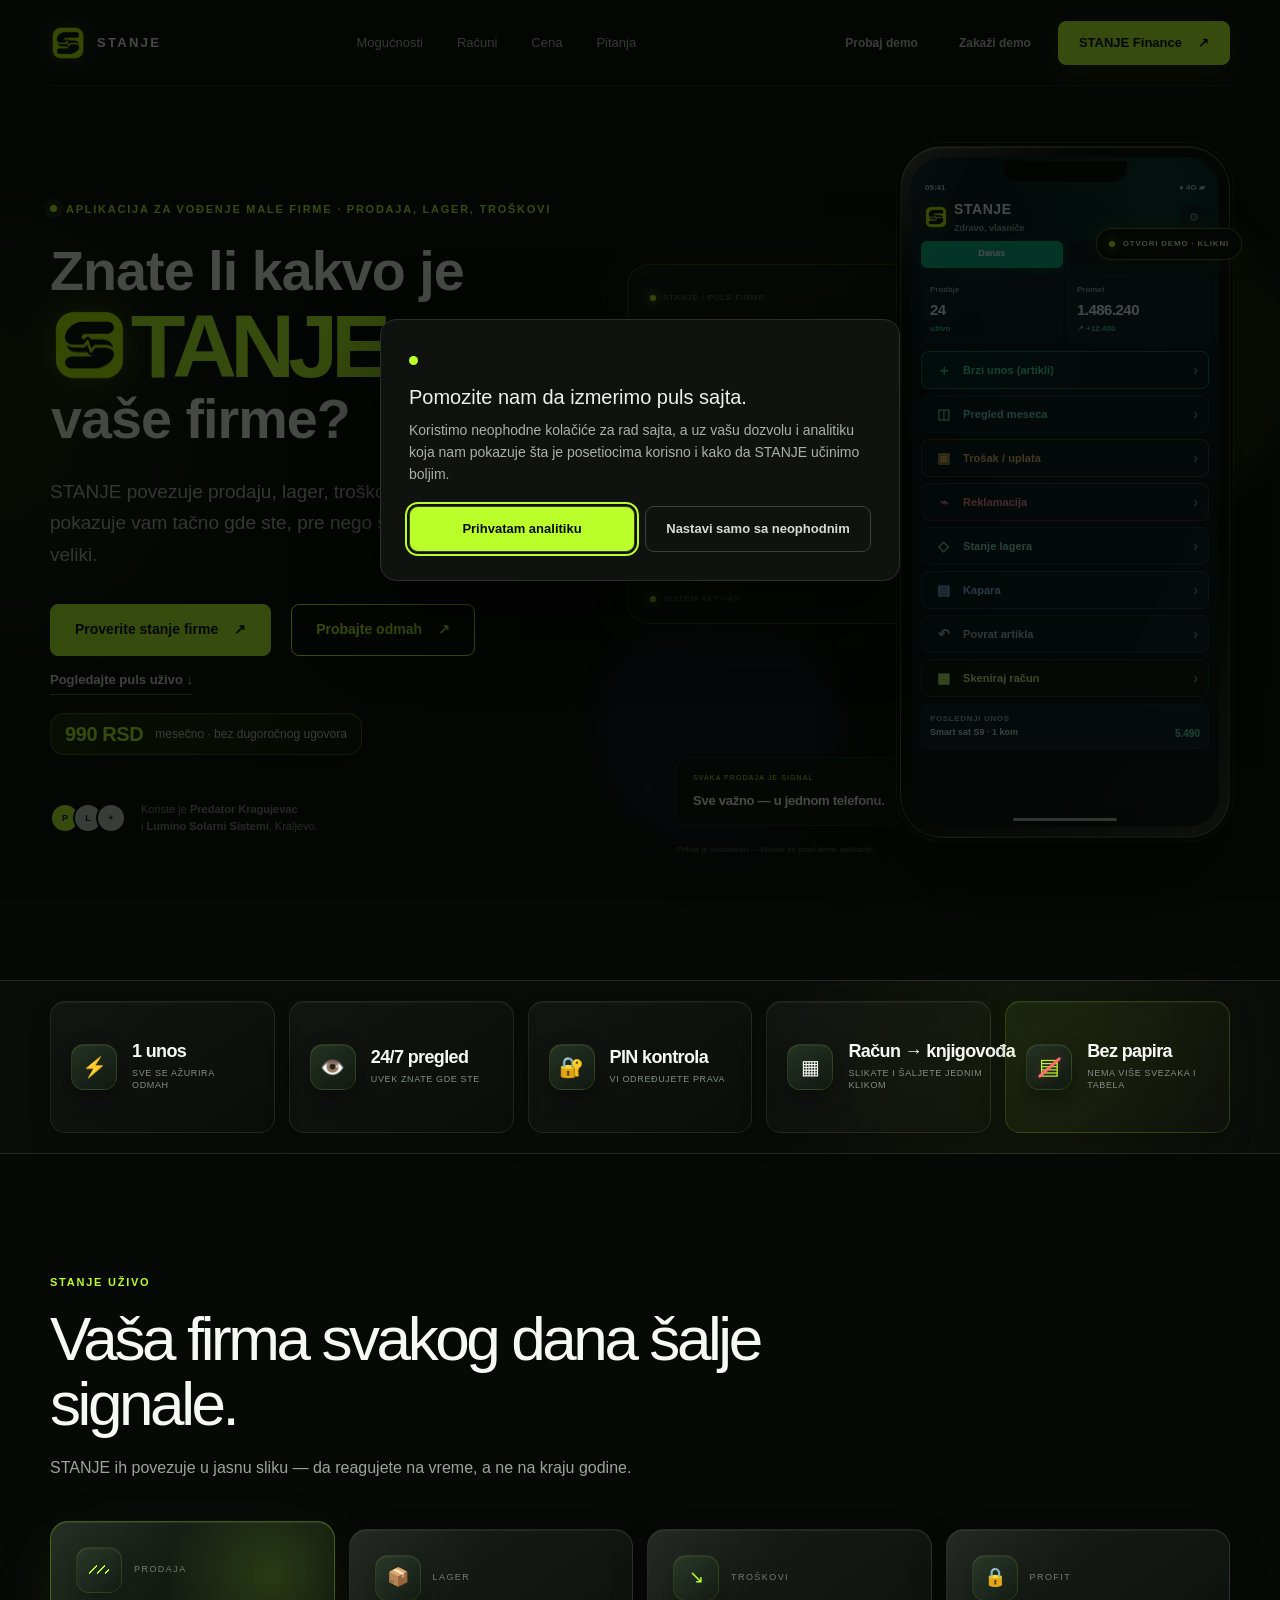
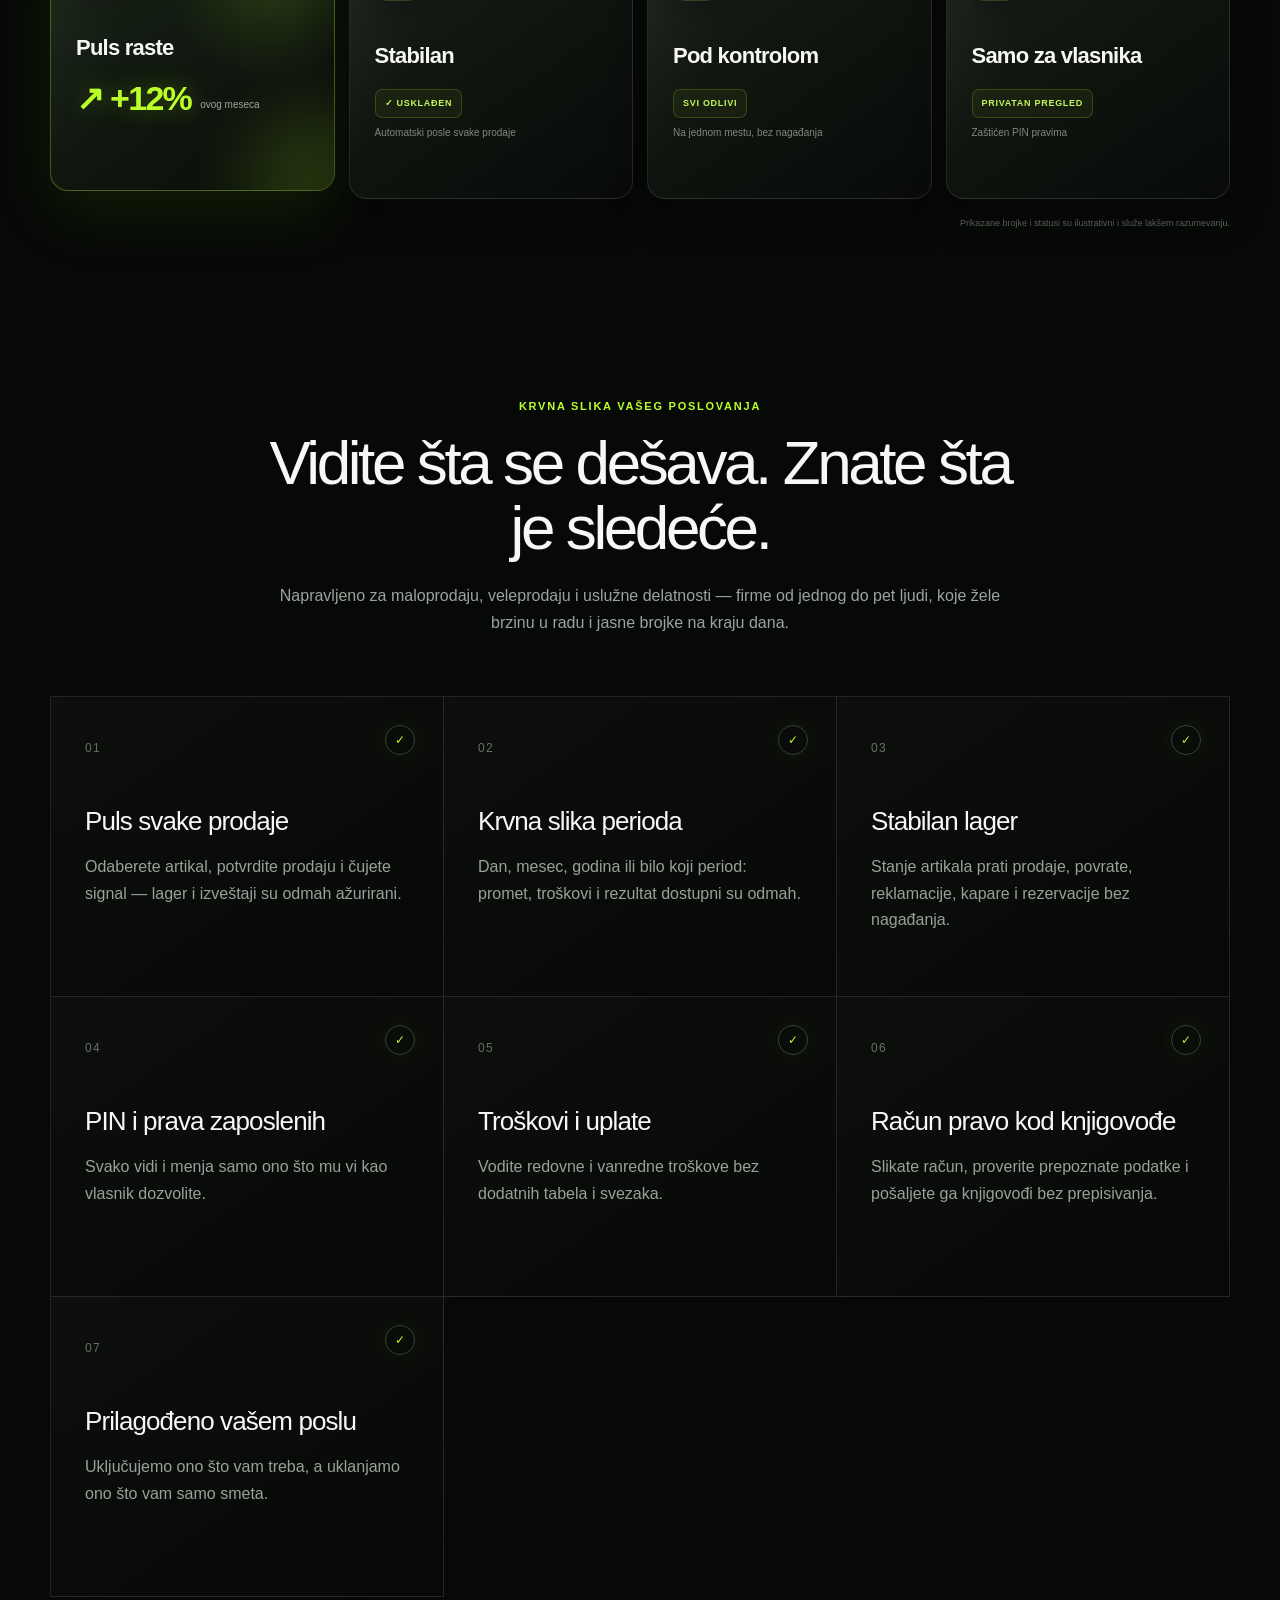
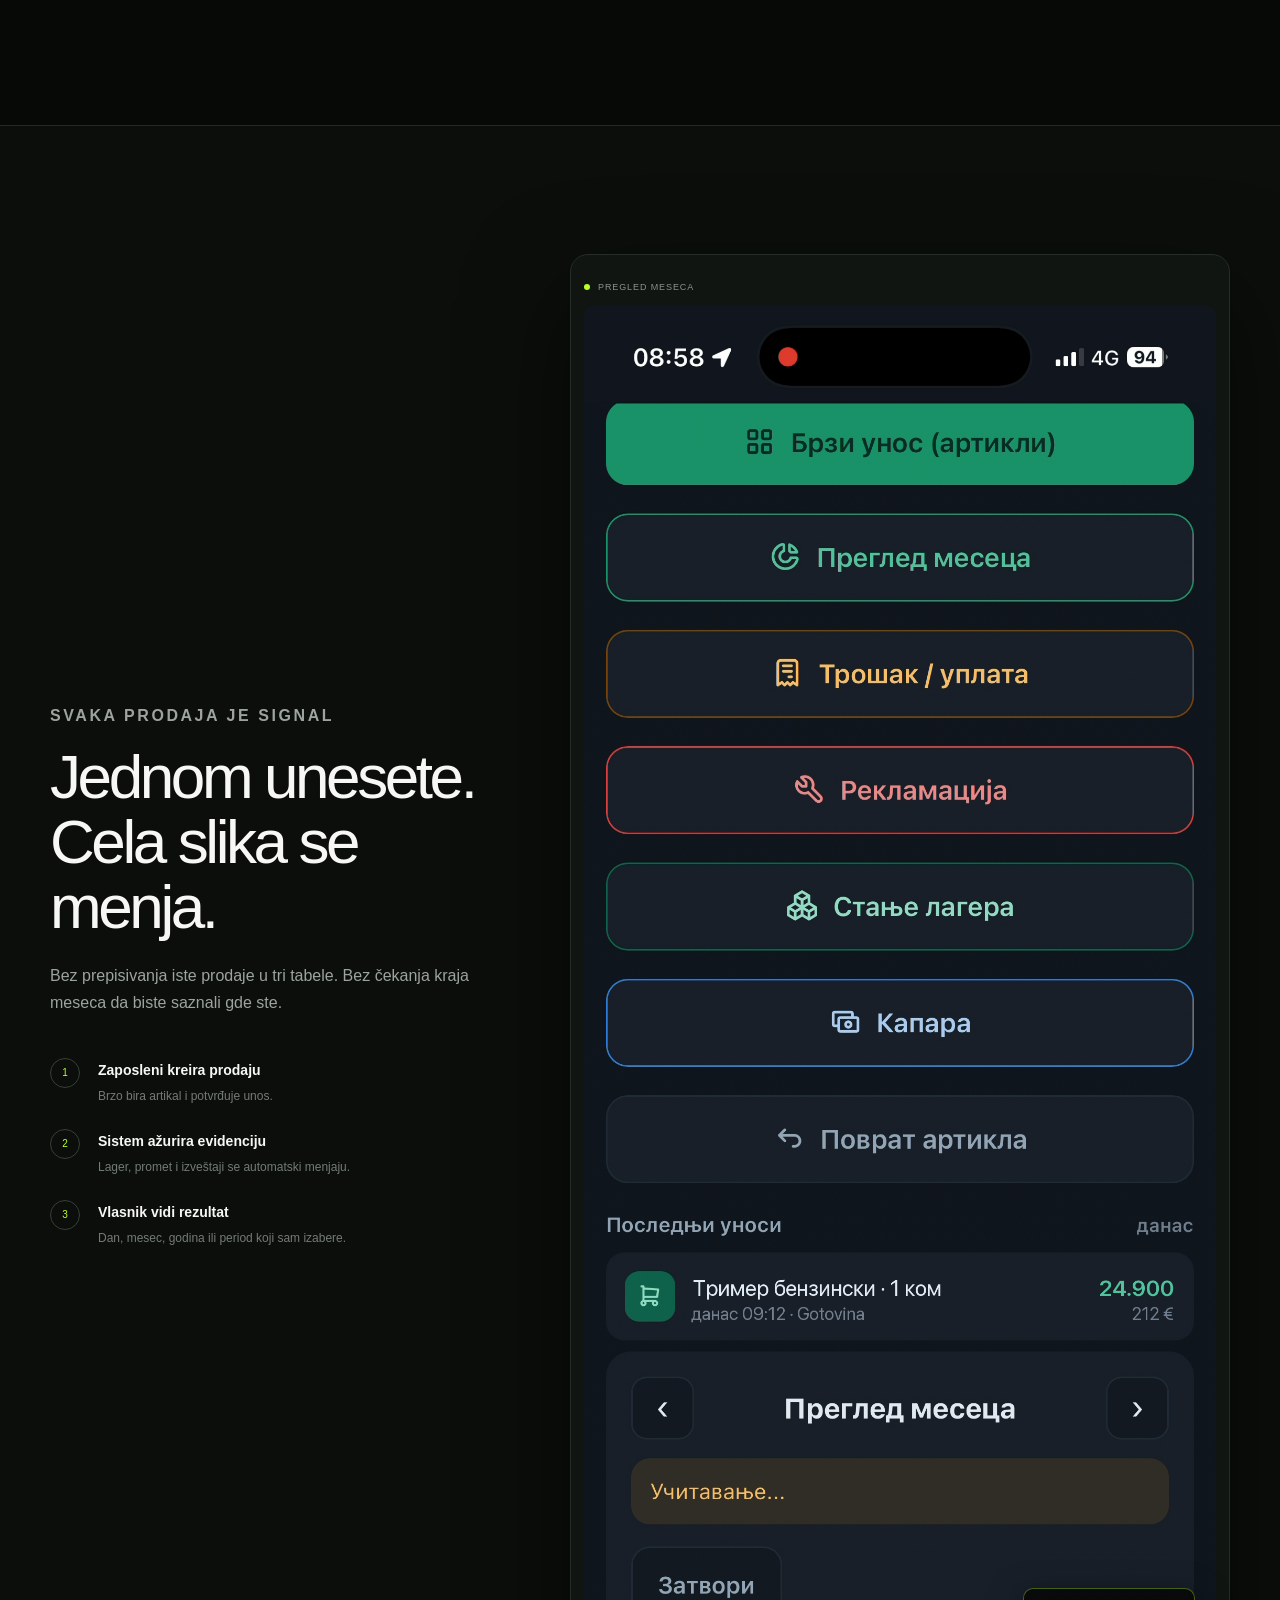
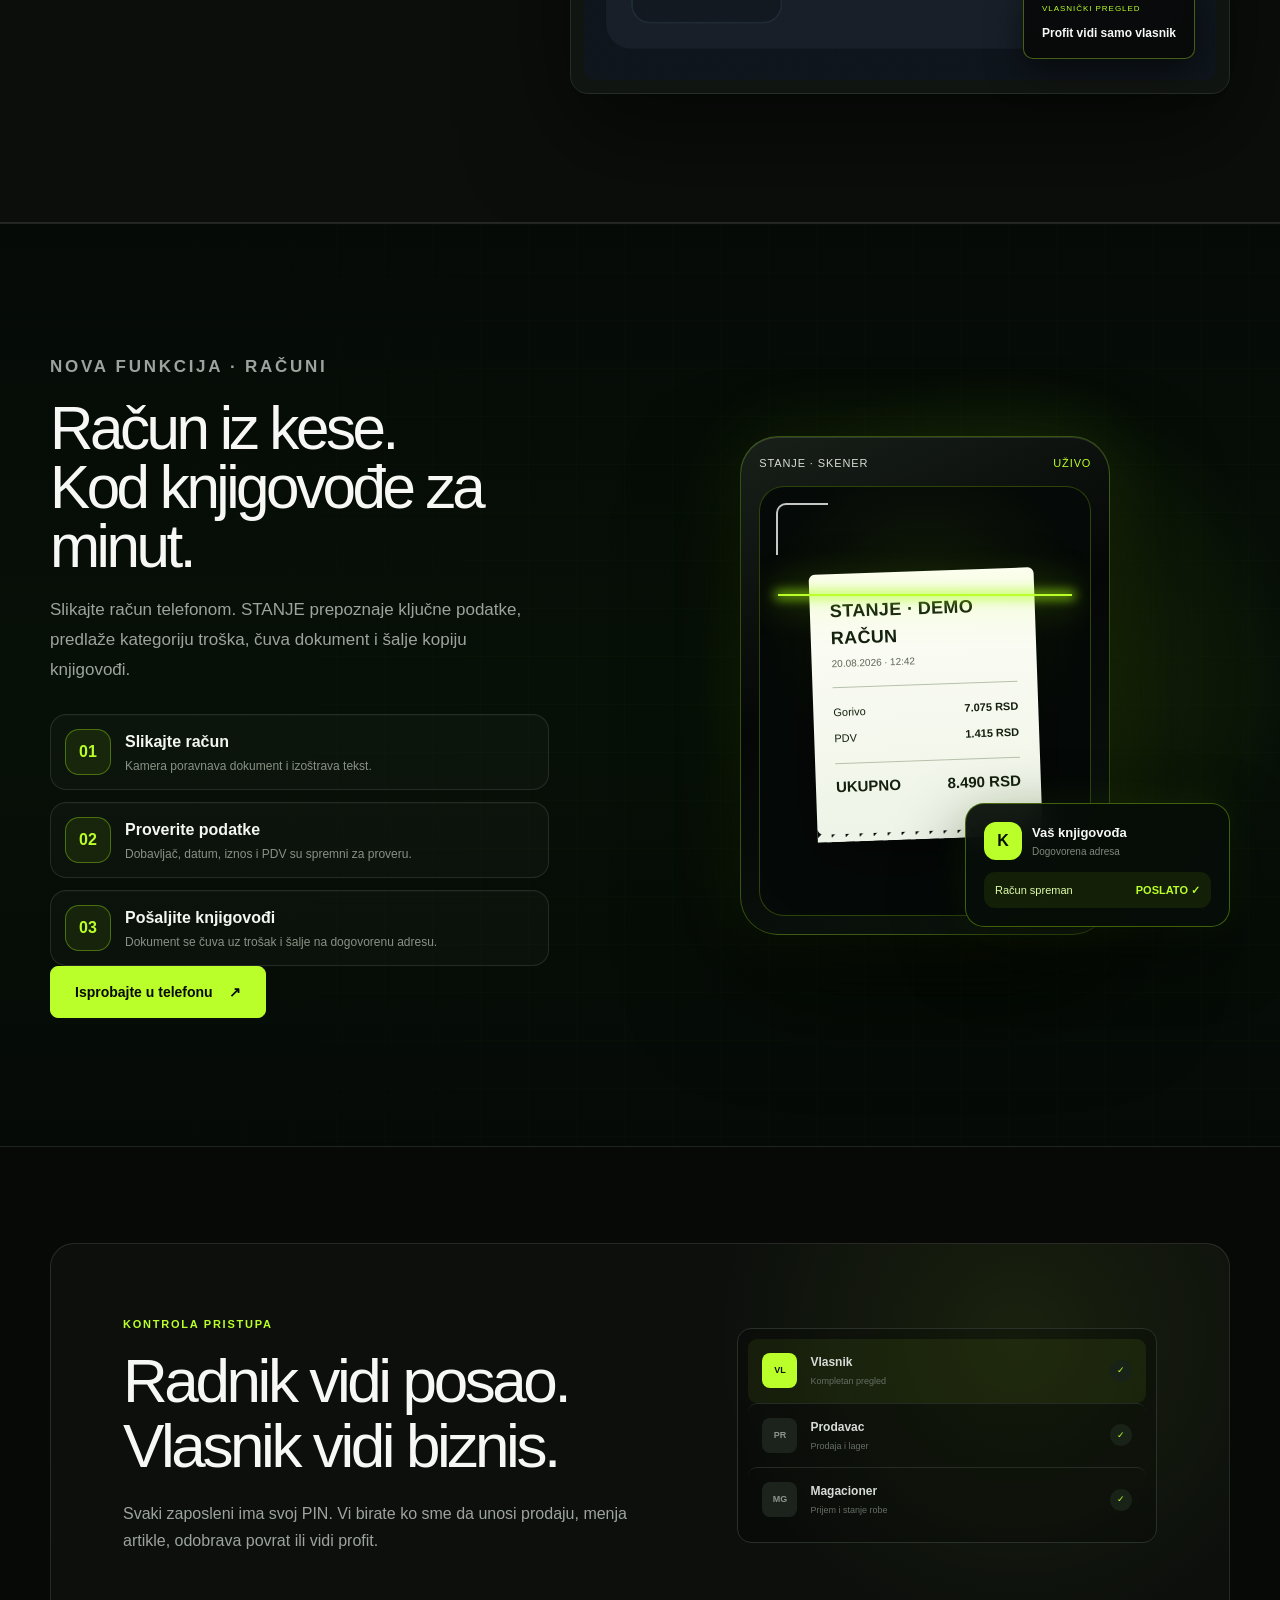
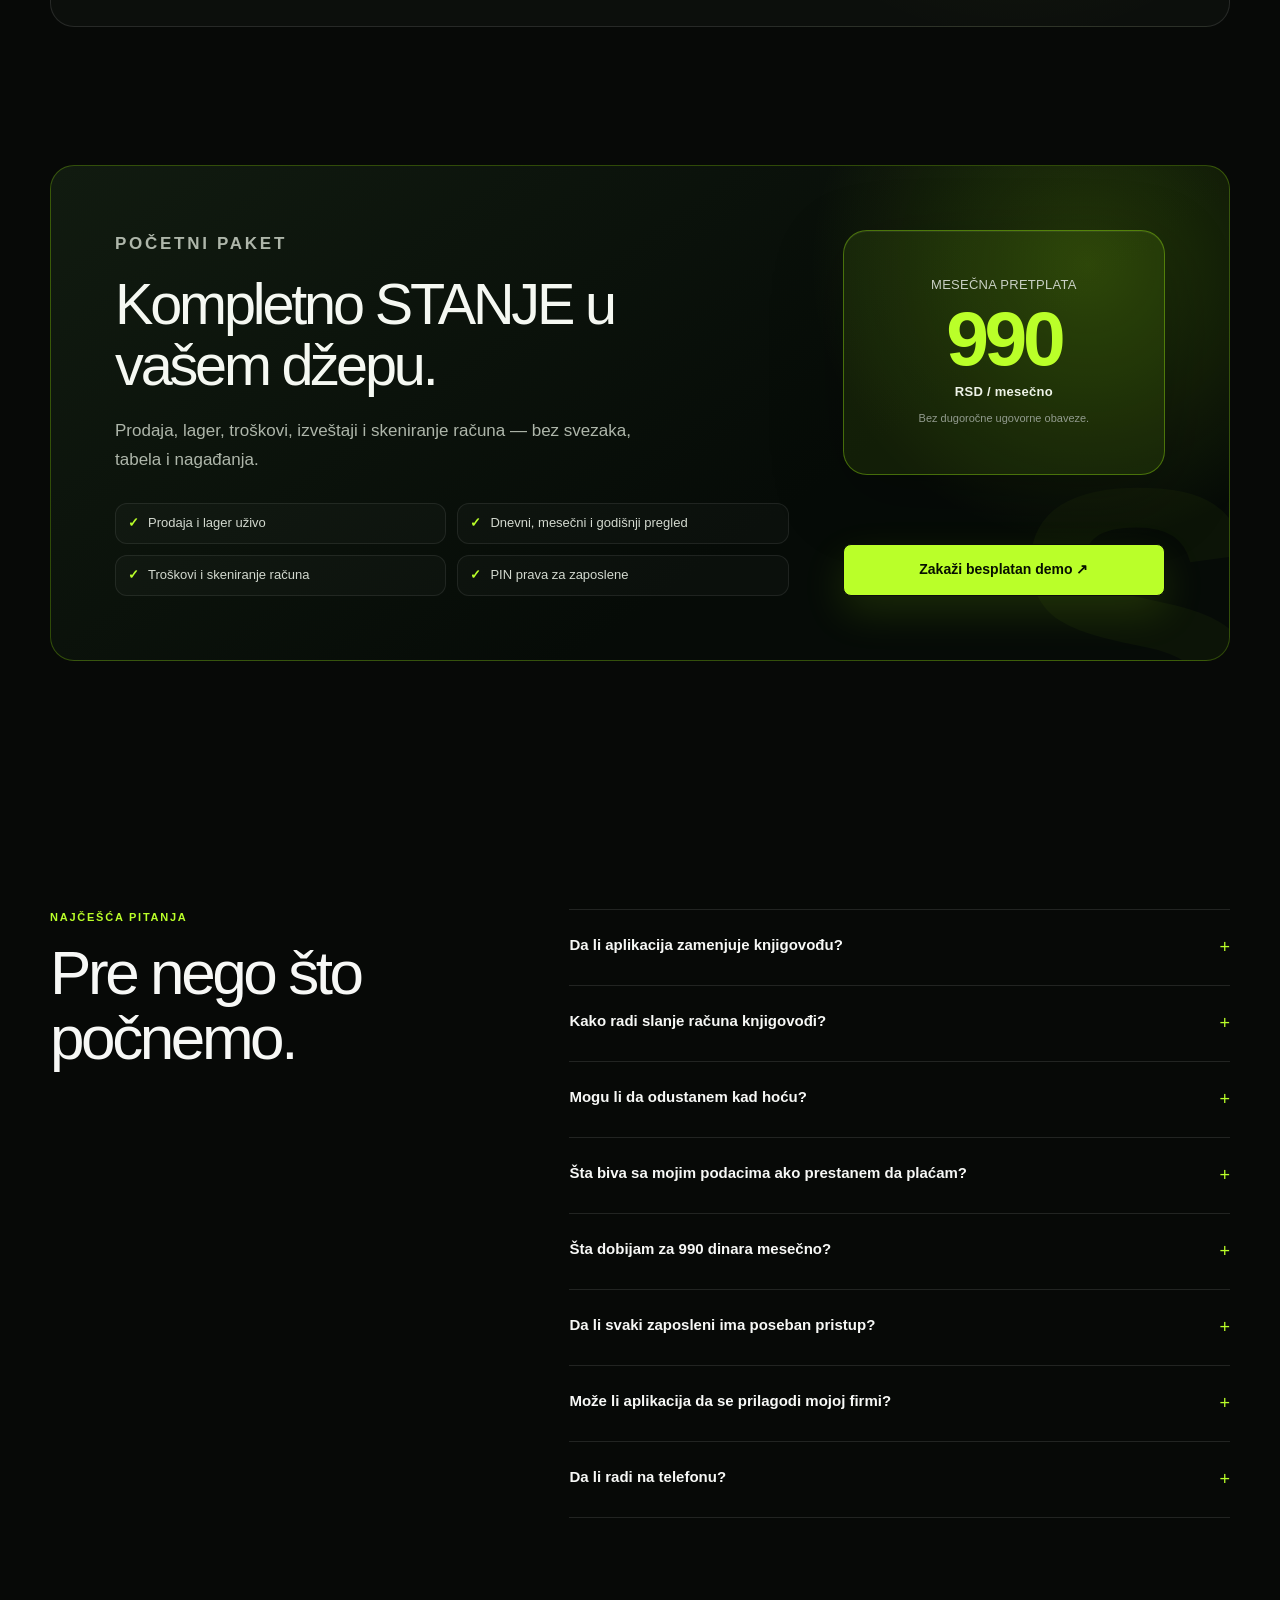
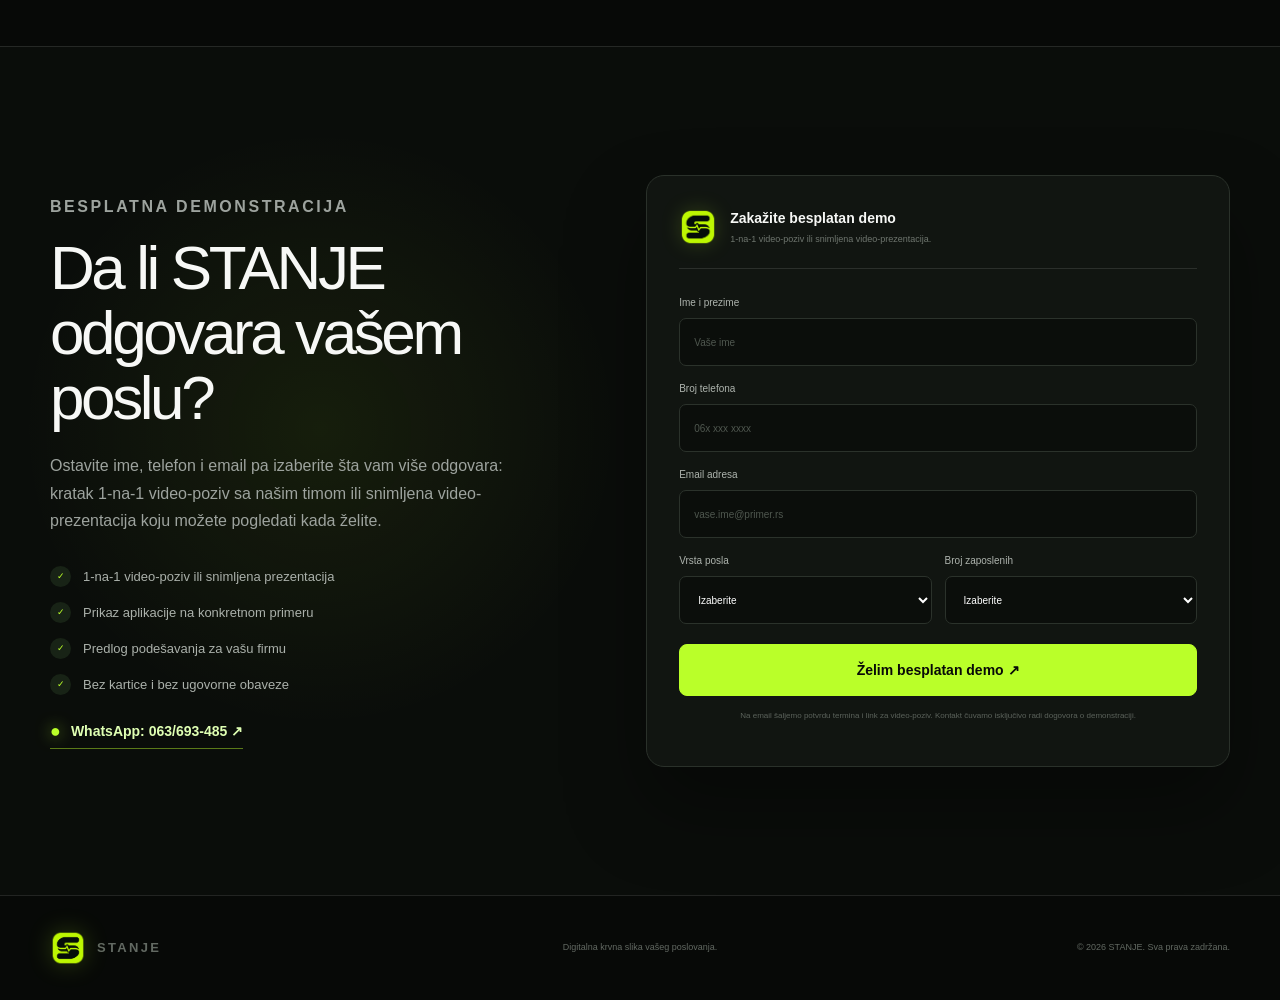
==== commit cf29bea8: "Обавезан мејл у пријави за демо У форми „Закажите бесплатан демо" мејл је сада обавезно поље. Телефо" ====
--- a/index.html
+++ b/index.html
@@ -30,7 +30,7 @@
 <script type="application/ld+json">{"@context": "https://schema.org", "@type": "FAQPage", "mainEntity": [{"@type": "Question", "name": "Da li aplikacija zamenjuje knjigovođu?", "acceptedAnswer": {"@type": "Answer", "text": "Ne. STANJE je operativni sistem za praćenje prodaje, lagera, troškova i rezultata. Vašem knjigovođi ostaje zvanično računovodstvo, a vama svakodnevna kontrola poslovanja."}}, {"@type": "Question", "name": "Kako radi slanje računa knjigovođi?", "acceptedAnswer": {"@type": "Answer", "text": "Slikate račun telefonom, proverite prepoznate podatke i jednim klikom ga čuvate uz trošak i šaljete na dogovorenu adresu knjigovođe. Originalni dokument ostaje sačuvan u vašoj evidenciji."}}, {"@type": "Question", "name": "Mogu li da odustanem kad hoću?", "acceptedAnswer": {"@type": "Answer", "text": "Da. Pretplata se plaća mesečno i nema dugoročne ugovorne obaveze — otkazujete kad želite, bez raskidne naknade."}}, {"@type": "Question", "name": "Šta biva sa mojim podacima ako prestanem da plaćam?", "acceptedAnswer": {"@type": "Answer", "text": "Podaci ostaju vaši. Na vaš zahtev vam ih izvozimo, u obliku koji možete da otvorite i koristite dalje."}}, {"@type": "Question", "name": "Šta dobijam za 990 dinara mesečno?", "acceptedAnswer": {"@type": "Answer", "text": "Početni paket obuhvata prodaju, lager, osnovne izveštaje, troškove i skeniranje računa. Veće posebne dorade i potpuno prilagođeni moduli dogovaraju se zasebno."}}, {"@type": "Question", "name": "Da li svaki zaposleni ima poseban pristup?", "acceptedAnswer": {"@type": "Answer", "text": "Da. Svako dobija svoj PIN, a vlasnik određuje ko može da vidi, unese, izmeni ili obriše određene podatke."}}, {"@type": "Question", "name": "Može li aplikacija da se prilagodi mojoj firmi?", "acceptedAnswer": {"@type": "Answer", "text": "Da. Moduli, nazivi, prava pristupa i način rada mogu da se podese prema vašem procesu. Veće posebne funkcije dogovaraju se zasebno."}}, {"@type": "Question", "name": "Da li radi na telefonu?", "acceptedAnswer": {"@type": "Answer", "text": "Da. Aplikacija je napravljena za brz rad na telefonu, a dostupna je i na računaru i tabletu."}}]}</script>
 </head>
 <body>
-<main><nav class="nav shell" aria-label="Glavna navigacija"><a class="brand" href="#top" aria-label="STANJE početna"><span class="brand-mark"><img src="/assets/stanje-logo.png" alt=""/></span><span>STANJE</span></a><div class="nav-links"><a href="#mogucnosti">Mogućnosti</a><a href="#racuni">Računi</a><a href="#cena">Cena</a><a href="#pitanja">Pitanja</a></div><div class="nav-actions"><a class="nav-demo" href="/demo.html">Probaj demo</a><a class="nav-demo" href="#demo">Zakaži demo</a><a class="button button-small finance-button" href="https://finance.stanje.rs">STANJE Finance <span aria-hidden="true">↗</span></a></div></nav><section class="hero shell" id="top"><div class="hero-copy"><div class="eyebrow"><span class="pulse"></span> Aplikacija za vođenje male firme · prodaja, lager, troškovi</div><h1 class="hero-headline" aria-label="Znate li kakvo je STANJE vaše firme?"><span class="hero-question-line" aria-hidden="true">Znate li kakvo je</span><span class="hero-brand-line" aria-hidden="true"><i class="hero-brand-mark"><img src="/assets/stanje-logo.png" alt=""/></i><b>TANJE</b></span><span class="hero-question-line hero-question-last" aria-hidden="true">vaše firme?</span></h1><p class="hero-lead">STANJE povezuje prodaju, lager, troškove, uplate i profit — i pokazuje vam tačno gde ste, pre nego što mali problem postane veliki.</p><div class="hero-actions"><a class="button" href="#demo">Proverite stanje firme <span aria-hidden="true">↗</span></a><a class="button button-ghost" href="/demo.html">Probajte odmah <span aria-hidden="true">↗</span></a><a class="text-link" href="#puls">Pogledajte puls uživo <span aria-hidden="true">↓</span></a></div><div class="hero-price"><strong>990 RSD</strong><span>mesečno · bez dugoročnog ugovora</span></div><div class="hero-proof"><div class="avatar-stack" aria-hidden="true"><span>P</span><span>L</span><span>+</span></div><p>Koriste je <strong>Predator Kragujevac</strong><br/>i <strong>Lumino Solarni Sistemi</strong>, Kraljevo.</p></div></div><div class="hero-visual" id="puls"><div class="glow glow-one"></div><div class="glow glow-two"></div><div class="pulse-monitor " aria-label="Demo puls prodaje"><div class="monitor-topline"><span><i></i> STANJE / PULS FIRME</span><small>DEMO SIGNAL</small></div><div class="monitor-stats"><div><span>PRODAJE DANAS</span><strong>35</strong></div><div><span>PROMET</span><strong>184.500 <small>RSD</small></strong></div></div><div class="wave-stage" aria-hidden="true"><div class="wave-grid"></div><svg viewBox="0 0 720 150" preserveAspectRatio="none"><path class="wave-shadow" d="M0 82 L112 82 L132 73 L150 82 L188 82 L205 48 L225 121 L248 18 L270 89 L293 74 L322 82 L432 82 L452 73 L470 82 L508 82 L525 48 L545 121 L568 18 L590 89 L613 74 L642 82 L720 82"></path><path class="wave-line" d="M0 82 L112 82 L132 73 L150 82 L188 82 L205 48 L225 121 L248 18 L270 89 L293 74 L322 82 L432 82 L452 73 L470 82 L508 82 L525 48 L545 121 L568 18 L590 89 L613 74 L642 82 L720 82"></path></svg><span class="scan-dot"></span></div><div class="sale-toast"><span>✓</span><div><strong>Prodaja evidentirana</strong><small>Lager i izveštaji ažurirani</small></div><b>+1</b></div><div class="monitor-footer"><span><i></i> Sistem aktivan</span><span>Poslednje osvežavanje: upravo sada</span></div></div><div class="phone-showcase" aria-label="Prikaz aplikacije STANJE na telefonu"><div class="phone-edge"><span class="phone-speaker" aria-hidden="true"></span><div class="app-demo"><div class="app-status"><span>09:41</span><span>● 4G ▰</span></div><div class="app-demo-head"><div class="app-demo-brand"><img src="/assets/stanje-logo.png" alt=""/><span><b>STANJE</b><small>Zdravo, vlasniče</small></span></div><button aria-label="Podešavanja">⚙</button></div><div class="period-switch"><button class="active">Danas</button><button>7 dana</button></div><div class="demo-stats"><div><small>Prodaje</small><strong>24</strong><em>uživo</em></div><div><small>Promet</small><strong>1.486.240</strong><em>↗ +12.400</em></div></div><div class="demo-actions"><button class="demo-action green"><span>＋</span>Brzi unos (artikli)<i>›</i></button><button class="demo-action teal"><span>◫</span>Pregled meseca<i>›</i></button><button class="demo-action gold"><span>▣</span>Trošak / uplata<i>›</i></button><button class="demo-action red"><span>⌁</span>Reklamacija<i>›</i></button><button class="demo-action mint"><span>◇</span>Stanje lagera<i>›</i></button><button class="demo-action blue"><span>▤</span>Kapara<i>›</i></button><button class="demo-action gray"><span>↶</span>Povrat artikla<i>›</i></button><button class="demo-action lime"><span>▦</span>Skeniraj račun<i>›</i></button></div><div class="demo-recent"><span>Poslednji unos</span><b>Smart sat S9 · 1 kom</b><strong>5.490</strong></div><div class="demo-homebar"></div></div><span class="phone-shine" aria-hidden="true"></span></div><div class="phone-badge"><i></i> OTVORI DEMO · KLIKNI</div></div><div class="hero-signal-label"><span>SVAKA PRODAJA JE SIGNAL</span><strong>Sve važno — u jednom telefonu.</strong></div><p class="demo-note hero-demo-note">Prikaz je ilustrativan — kliknite za pravi demo aplikacije.</p></div></section><section class="proof-strip" aria-label="Glavne prednosti"><div class="shell proof-grid"><div class="proof-item"><span class="proof-icon" aria-hidden="true">⚡</span><div><strong>1 unos</strong><small>Sve se ažurira odmah</small></div></div><div class="proof-item"><span class="proof-icon" aria-hidden="true">👁️</span><div><strong>24/7 pregled</strong><small>Uvek znate gde ste</small></div></div><div class="proof-item"><span class="proof-icon" aria-hidden="true">🔐</span><div><strong>PIN kontrola</strong><small>Vi određujete prava</small></div></div><div class="proof-item"><span class="proof-icon" aria-hidden="true">▦</span><div><strong>Račun → knjigovođa</strong><small>Slikate i šaljete jednim klikom</small></div></div><div class="proof-item proof-paper"><span class="proof-icon paper-off-icon" aria-hidden="true"><i>▤</i></span><div><strong>Bez papira</strong><small>Nema više svezaka i tabela</small></div></div></div></section><section class="vitals shell" id="stanje-uzivo" aria-label="Vitalni parametri firme"><div class="vitals-heading"><p class="kicker">STANJE UŽIVO</p><h2>Vaša firma svakog dana šalje signale.</h2><p>STANJE ih povezuje u jasnu sliku — da reagujete na vreme, a ne na kraju godine.</p></div><div class="vitals-grid"><article class="vital-primary"><div class="vital-top"><div class="vital-icon"><span class="mini-wave"></span></div><span>PRODAJA</span></div><strong>Puls raste</strong><div class="vital-metric"><b>↗ +12%</b><small>ovog meseca</small></div><i class="vital-glow" aria-hidden="true"></i></article><article><div class="vital-top"><div class="vital-icon" aria-hidden="true">📦</div><span>LAGER</span></div><strong>Stabilan</strong><div class="vital-status"><b>✓ USKLAĐEN</b><small>Automatski posle svake prodaje</small></div></article><article><div class="vital-top"><div class="vital-icon" aria-hidden="true">↘</div><span>TROŠKOVI</span></div><strong>Pod kontrolom</strong><div class="vital-status"><b>SVI ODLIVI</b><small>Na jednom mestu, bez nagađanja</small></div></article><article><div class="vital-top"><div class="vital-icon" aria-hidden="true">🔒</div><span>PROFIT</span></div><strong>Samo za vlasnika</strong><div class="vital-status"><b>PRIVATAN PREGLED</b><small>Zaštićen PIN pravima</small></div></article></div><p class="illustrative-note">Prikazane brojke i statusi su ilustrativni i služe lakšem razumevanju.</p></section><section class="section shell" id="mogucnosti"><div class="section-heading"><p class="kicker">Krvna slika vašeg poslovanja</p><h2>Vidite šta se dešava. Znate šta je sledeće.</h2><p>Napravljeno za maloprodaju, veleprodaju i uslužne delatnosti — firme od jednog do pet ljudi, koje žele brzinu u radu i jasne brojke na kraju dana.</p></div><div class="feature-grid"><article class="feature-card"><span>01</span><h3>Puls svake prodaje</h3><p>Odaberete artikal, potvrdite prodaju i čujete signal — lager i izveštaji su odmah ažurirani.</p><i aria-hidden="true">✓</i></article><article class="feature-card"><span>02</span><h3>Krvna slika perioda</h3><p>Dan, mesec, godina ili bilo koji period: promet, troškovi i rezultat dostupni su odmah.</p><i aria-hidden="true">✓</i></article><article class="feature-card"><span>03</span><h3>Stabilan lager</h3><p>Stanje artikala prati prodaje, povrate, reklamacije, kapare i rezervacije bez nagađanja.</p><i aria-hidden="true">✓</i></article><article class="feature-card"><span>04</span><h3>PIN i prava zaposlenih</h3><p>Svako vidi i menja samo ono što mu vi kao vlasnik dozvolite.</p><i aria-hidden="true">✓</i></article><article class="feature-card"><span>05</span><h3>Troškovi i uplate</h3><p>Vodite redovne i vanredne troškove bez dodatnih tabela i svezaka.</p><i aria-hidden="true">✓</i></article><article class="feature-card"><span>06</span><h3>Račun pravo kod knjigovođe</h3><p>Slikate račun, proverite prepoznate podatke i pošaljete ga knjigovođi bez prepisivanja.</p><i aria-hidden="true">✓</i></article><article class="feature-card"><span>07</span><h3>Prilagođeno vašem poslu</h3><p>Uključujemo ono što vam treba, a uklanjamo ono što vam samo smeta.</p><i aria-hidden="true">✓</i></article></div></section><section class="section workflow-section" id="kako-radi"><div class="shell workflow-grid"><div class="workflow-copy"><p class="kicker">Svaka prodaja je signal</p><h2>Jednom unesete. Cela slika se menja.</h2><p>Bez prepisivanja iste prodaje u tri tabele. Bez čekanja kraja meseca da biste saznali gde ste.</p><ol class="steps"><li><span>1</span><div><strong>Zaposleni kreira prodaju</strong><p>Brzo bira artikal i potvrđuje unos.</p></div></li><li><span>2</span><div><strong>Sistem ažurira evidenciju</strong><p>Lager, promet i izveštaji se automatski menjaju.</p></div></li><li><span>3</span><div><strong>Vlasnik vidi rezultat</strong><p>Dan, mesec, godina ili period koji sam izabere.</p></div></li></ol></div><div class="dashboard-frame"><div class="dashboard-label"><span></span> Pregled meseca</div><img src="/assets/control-month.png" alt="Prikaz mesečnog izveštaja u aplikaciji STANJE"/><div class="owner-only"><span>Vlasnički pregled</span><strong>Profit vidi samo vlasnik</strong></div></div></div></section><section class="section receipt-section" id="racuni"><div class="shell receipt-grid"><div class="receipt-copy"><p class="kicker">NOVA FUNKCIJA · RAČUNI</p><h2>Račun iz kese.<br/>Kod knjigovođe za minut.</h2><p>Slikajte račun telefonom. STANJE prepoznaje ključne podatke, predlaže kategoriju troška, čuva dokument i šalje kopiju knjigovođi.</p><ol class="receipt-steps"><li class="receipt-step"><span>01</span><div><strong>Slikajte račun</strong><small>Kamera poravnava dokument i izoštrava tekst.</small></div></li><li class="receipt-step"><span>02</span><div><strong>Proverite podatke</strong><small>Dobavljač, datum, iznos i PDV su spremni za proveru.</small></div></li><li class="receipt-step"><span>03</span><div><strong>Pošaljite knjigovođi</strong><small>Dokument se čuva uz trošak i šalje na dogovorenu adresu.</small></div></li></ol><a class="button" href="#puls">Isprobajte u telefonu <span aria-hidden="true">↗</span></a></div><div class="receipt-visual" aria-label="Prikaz skeniranja računa i slanja knjigovođi"><div class="receipt-phone"><div class="receipt-phone-bar"><span>STANJE · SKENER</span><span>UŽIVO</span></div><div class="scan-frame"><span class="scan-beam"></span><div class="paper-receipt"><b>STANJE · DEMO RAČUN</b><span>20.08.2026 · 12:42</span><div class="receipt-rule"></div><p class="receipt-line"><span>Gorivo</span><strong>7.075 RSD</strong></p><p class="receipt-line"><span>PDV</span><strong>1.415 RSD</strong></p><p class="receipt-line total"><span>UKUPNO</span><strong>8.490 RSD</strong></p></div></div></div><div class="accountant-card"><div class="accountant-card-head"><span class="accountant-avatar">K</span><div><strong>Vaš knjigovođa</strong><small>Dogovorena adresa</small></div></div><div class="accountant-status"><span>Račun spreman</span><b>POSLATO ✓</b></div></div></div></div></section><section class="section permissions shell"><div class="permissions-card"><div><p class="kicker">Kontrola pristupa</p><h2>Radnik vidi posao.<br/>Vlasnik vidi biznis.</h2><p>Svaki zaposleni ima svoj PIN. Vi birate ko sme da unosi prodaju, menja artikle, odobrava povrat ili vidi profit.</p></div><div class="role-panel"><div class="role owner"><span>VL</span><div><strong>Vlasnik</strong><small>Kompletan pregled</small></div><i>✓</i></div><div class="role"><span>PR</span><div><strong>Prodavac</strong><small>Prodaja i lager</small></div><i>✓</i></div><div class="role"><span>MG</span><div><strong>Magacioner</strong><small>Prijem i stanje robe</small></div><i>✓</i></div></div></div></section><section class="section offer shell" id="cena"><div class="offer-card"><div class="offer-intro"><p class="kicker">Početni paket</p><h2>Kompletno STANJE u vašem džepu.</h2><p>Prodaja, lager, troškovi, izveštaji i skeniranje računa — bez svezaka, tabela i nagađanja.</p></div><div class="price"><span>Mesečna pretplata</span><strong>990 <small>RSD / mesečno</small></strong><p>Bez dugoročne ugovorne obaveze.</p></div><ul class="offer-list"><li>Prodaja i lager uživo</li><li>Dnevni, mesečni i godišnji pregled</li><li>Troškovi i skeniranje računa</li><li>PIN prava za zaposlene</li></ul><a class="button light-button" href="#demo">Zakaži besplatan demo ↗</a></div></section><section class="section faq shell" id="pitanja"><div class="section-heading left-heading"><p class="kicker">Najčešća pitanja</p><h2>Pre nego što počnemo.</h2></div><div class="faq-list"><details><summary>Da li aplikacija zamenjuje knjigovođu?<span>+</span></summary><p>Ne. STANJE je operativni sistem za praćenje prodaje, lagera, troškova i rezultata. Vašem knjigovođi ostaje zvanično računovodstvo, a vama svakodnevna kontrola poslovanja.</p></details><details><summary>Kako radi slanje računa knjigovođi?<span>+</span></summary><p>Slikate račun telefonom, proverite prepoznate podatke i jednim klikom ga čuvate uz trošak i šaljete na dogovorenu adresu knjigovođe. Originalni dokument ostaje sačuvan u vašoj evidenciji.</p></details><details><summary>Mogu li da odustanem kad hoću?<span>+</span></summary><p>Da. Pretplata se plaća mesečno i nema dugoročne ugovorne obaveze — otkazujete kad želite, bez raskidne naknade.</p></details><details><summary>Šta biva sa mojim podacima ako prestanem da plaćam?<span>+</span></summary><p>Podaci ostaju vaši. Na vaš zahtev vam ih izvozimo, u obliku koji možete da otvorite i koristite dalje.</p></details><details><summary>Šta dobijam za 990 dinara mesečno?<span>+</span></summary><p>Početni paket obuhvata prodaju, lager, osnovne izveštaje, troškove i skeniranje računa. Veće posebne dorade i potpuno prilagođeni moduli dogovaraju se zasebno.</p></details><details><summary>Da li svaki zaposleni ima poseban pristup?<span>+</span></summary><p>Da. Svako dobija svoj PIN, a vlasnik određuje ko može da vidi, unese, izmeni ili obriše određene podatke.</p></details><details><summary>Može li aplikacija da se prilagodi mojoj firmi?<span>+</span></summary><p>Da. Moduli, nazivi, prava pristupa i način rada mogu da se podese prema vašem procesu. Veće posebne funkcije dogovaraju se zasebno.</p></details><details><summary>Da li radi na telefonu?<span>+</span></summary><p>Da. Aplikacija je napravljena za brz rad na telefonu, a dostupna je i na računaru i tabletu.</p></details></div></section><section class="section demo-section" id="demo"><div class="shell demo-grid"><div class="demo-copy"><p class="kicker">Besplatna demonstracija</p><h2>Da li STANJE odgovara vašem poslu?</h2><p>Ostavite kontakt i izaberite šta vam više odgovara: kratak 1-na-1 video-poziv sa našim timom ili snimljena video-prezentacija koju možete pogledati kada želite.</p><ul><li><span>✓</span> 1-na-1 video-poziv ili snimljena prezentacija</li><li><span>✓</span> Prikaz aplikacije na konkretnom primeru</li><li><span>✓</span> Predlog podešavanja za vašu firmu</li><li><span>✓</span> Bez kartice i bez ugovorne obaveze</li></ul><a class="whatsapp-contact" href="https://wa.me/38163693485?text=Zdravo%2C%20zanima%20me%20STANJE%20aplikacija." target="_blank" rel="noreferrer"><span aria-hidden="true">●</span> WhatsApp: 063/693-485 ↗</a></div><form class="lead-form"><div class="form-header"><span class="form-brand-mark"><img src="/assets/stanje-logo.png" alt=""/></span><div><strong>Zakažite besplatan demo</strong><small>1-na-1 video-poziv ili snimljena video-prezentacija.</small></div></div><label>Ime i prezime<input type="text" placeholder="Vaše ime" autocomplete="name" required="" name="name"/></label><label>Broj telefona<input type="tel" placeholder="06x xxx xxxx" autocomplete="tel" required="" minlength="6" name="phone"/></label><div class="field-row"><label>Vrsta posla<select name="businessType"><option value="" disabled="" selected="">Izaberite</option><option>Online prodaja</option><option>Maloprodaja</option><option>Veleprodaja</option><option>Uslužna delatnost</option><option>Drugo</option></select></label><label>Broj zaposlenih<select name="teamSize"><option value="" disabled="" selected="">Izaberite</option><option>Radim sam/a</option><option>2–5</option><option>6–10</option><option>11+</option></select></label></div><input class="honeypot" tabindex="-1" autocomplete="off" aria-hidden="true" name="website"/><button class="button submit-button" type="submit">Želim besplatan demo ↗</button><p class="privacy-note">Kontakt čuvamo isključivo radi dogovora o demonstraciji. Prijava se šalje direktno našem timu.</p></form></div></section><footer><div class="shell footer-grid"><a class="brand" href="#top" aria-label="STANJE početna"><span class="brand-mark"><img src="/assets/stanje-logo.png" alt=""/></span><span>STANJE</span></a><p>Digitalna krvna slika vašeg poslovanja.</p><p>© 2026 STANJE. Sva prava zadržana.</p></div></footer></main>
+<main><nav class="nav shell" aria-label="Glavna navigacija"><a class="brand" href="#top" aria-label="STANJE početna"><span class="brand-mark"><img src="/assets/stanje-logo.png" alt=""/></span><span>STANJE</span></a><div class="nav-links"><a href="#mogucnosti">Mogućnosti</a><a href="#racuni">Računi</a><a href="#cena">Cena</a><a href="#pitanja">Pitanja</a></div><div class="nav-actions"><a class="nav-demo" href="/demo.html">Probaj demo</a><a class="nav-demo" href="#demo">Zakaži demo</a><a class="button button-small finance-button" href="https://finance.stanje.rs">STANJE Finance <span aria-hidden="true">↗</span></a></div></nav><section class="hero shell" id="top"><div class="hero-copy"><div class="eyebrow"><span class="pulse"></span> Aplikacija za vođenje male firme · prodaja, lager, troškovi</div><h1 class="hero-headline" aria-label="Znate li kakvo je STANJE vaše firme?"><span class="hero-question-line" aria-hidden="true">Znate li kakvo je</span><span class="hero-brand-line" aria-hidden="true"><i class="hero-brand-mark"><img src="/assets/stanje-logo.png" alt=""/></i><b>TANJE</b></span><span class="hero-question-line hero-question-last" aria-hidden="true">vaše firme?</span></h1><p class="hero-lead">STANJE povezuje prodaju, lager, troškove, uplate i profit — i pokazuje vam tačno gde ste, pre nego što mali problem postane veliki.</p><div class="hero-actions"><a class="button" href="#demo">Proverite stanje firme <span aria-hidden="true">↗</span></a><a class="button button-ghost" href="/demo.html">Probajte odmah <span aria-hidden="true">↗</span></a><a class="text-link" href="#puls">Pogledajte puls uživo <span aria-hidden="true">↓</span></a></div><div class="hero-price"><strong>990 RSD</strong><span>mesečno · bez dugoročnog ugovora</span></div><div class="hero-proof"><div class="avatar-stack" aria-hidden="true"><span>P</span><span>L</span><span>+</span></div><p>Koriste je <strong>Predator Kragujevac</strong><br/>i <strong>Lumino Solarni Sistemi</strong>, Kraljevo.</p></div></div><div class="hero-visual" id="puls"><div class="glow glow-one"></div><div class="glow glow-two"></div><div class="pulse-monitor " aria-label="Demo puls prodaje"><div class="monitor-topline"><span><i></i> STANJE / PULS FIRME</span><small>DEMO SIGNAL</small></div><div class="monitor-stats"><div><span>PRODAJE DANAS</span><strong>35</strong></div><div><span>PROMET</span><strong>184.500 <small>RSD</small></strong></div></div><div class="wave-stage" aria-hidden="true"><div class="wave-grid"></div><svg viewBox="0 0 720 150" preserveAspectRatio="none"><path class="wave-shadow" d="M0 82 L112 82 L132 73 L150 82 L188 82 L205 48 L225 121 L248 18 L270 89 L293 74 L322 82 L432 82 L452 73 L470 82 L508 82 L525 48 L545 121 L568 18 L590 89 L613 74 L642 82 L720 82"></path><path class="wave-line" d="M0 82 L112 82 L132 73 L150 82 L188 82 L205 48 L225 121 L248 18 L270 89 L293 74 L322 82 L432 82 L452 73 L470 82 L508 82 L525 48 L545 121 L568 18 L590 89 L613 74 L642 82 L720 82"></path></svg><span class="scan-dot"></span></div><div class="sale-toast"><span>✓</span><div><strong>Prodaja evidentirana</strong><small>Lager i izveštaji ažurirani</small></div><b>+1</b></div><div class="monitor-footer"><span><i></i> Sistem aktivan</span><span>Poslednje osvežavanje: upravo sada</span></div></div><div class="phone-showcase" aria-label="Prikaz aplikacije STANJE na telefonu"><div class="phone-edge"><span class="phone-speaker" aria-hidden="true"></span><div class="app-demo"><div class="app-status"><span>09:41</span><span>● 4G ▰</span></div><div class="app-demo-head"><div class="app-demo-brand"><img src="/assets/stanje-logo.png" alt=""/><span><b>STANJE</b><small>Zdravo, vlasniče</small></span></div><button aria-label="Podešavanja">⚙</button></div><div class="period-switch"><button class="active">Danas</button><button>7 dana</button></div><div class="demo-stats"><div><small>Prodaje</small><strong>24</strong><em>uživo</em></div><div><small>Promet</small><strong>1.486.240</strong><em>↗ +12.400</em></div></div><div class="demo-actions"><button class="demo-action green"><span>＋</span>Brzi unos (artikli)<i>›</i></button><button class="demo-action teal"><span>◫</span>Pregled meseca<i>›</i></button><button class="demo-action gold"><span>▣</span>Trošak / uplata<i>›</i></button><button class="demo-action red"><span>⌁</span>Reklamacija<i>›</i></button><button class="demo-action mint"><span>◇</span>Stanje lagera<i>›</i></button><button class="demo-action blue"><span>▤</span>Kapara<i>›</i></button><button class="demo-action gray"><span>↶</span>Povrat artikla<i>›</i></button><button class="demo-action lime"><span>▦</span>Skeniraj račun<i>›</i></button></div><div class="demo-recent"><span>Poslednji unos</span><b>Smart sat S9 · 1 kom</b><strong>5.490</strong></div><div class="demo-homebar"></div></div><span class="phone-shine" aria-hidden="true"></span></div><div class="phone-badge"><i></i> OTVORI DEMO · KLIKNI</div></div><div class="hero-signal-label"><span>SVAKA PRODAJA JE SIGNAL</span><strong>Sve važno — u jednom telefonu.</strong></div><p class="demo-note hero-demo-note">Prikaz je ilustrativan — kliknite za pravi demo aplikacije.</p></div></section><section class="proof-strip" aria-label="Glavne prednosti"><div class="shell proof-grid"><div class="proof-item"><span class="proof-icon" aria-hidden="true">⚡</span><div><strong>1 unos</strong><small>Sve se ažurira odmah</small></div></div><div class="proof-item"><span class="proof-icon" aria-hidden="true">👁️</span><div><strong>24/7 pregled</strong><small>Uvek znate gde ste</small></div></div><div class="proof-item"><span class="proof-icon" aria-hidden="true">🔐</span><div><strong>PIN kontrola</strong><small>Vi određujete prava</small></div></div><div class="proof-item"><span class="proof-icon" aria-hidden="true">▦</span><div><strong>Račun → knjigovođa</strong><small>Slikate i šaljete jednim klikom</small></div></div><div class="proof-item proof-paper"><span class="proof-icon paper-off-icon" aria-hidden="true"><i>▤</i></span><div><strong>Bez papira</strong><small>Nema više svezaka i tabela</small></div></div></div></section><section class="vitals shell" id="stanje-uzivo" aria-label="Vitalni parametri firme"><div class="vitals-heading"><p class="kicker">STANJE UŽIVO</p><h2>Vaša firma svakog dana šalje signale.</h2><p>STANJE ih povezuje u jasnu sliku — da reagujete na vreme, a ne na kraju godine.</p></div><div class="vitals-grid"><article class="vital-primary"><div class="vital-top"><div class="vital-icon"><span class="mini-wave"></span></div><span>PRODAJA</span></div><strong>Puls raste</strong><div class="vital-metric"><b>↗ +12%</b><small>ovog meseca</small></div><i class="vital-glow" aria-hidden="true"></i></article><article><div class="vital-top"><div class="vital-icon" aria-hidden="true">📦</div><span>LAGER</span></div><strong>Stabilan</strong><div class="vital-status"><b>✓ USKLAĐEN</b><small>Automatski posle svake prodaje</small></div></article><article><div class="vital-top"><div class="vital-icon" aria-hidden="true">↘</div><span>TROŠKOVI</span></div><strong>Pod kontrolom</strong><div class="vital-status"><b>SVI ODLIVI</b><small>Na jednom mestu, bez nagađanja</small></div></article><article><div class="vital-top"><div class="vital-icon" aria-hidden="true">🔒</div><span>PROFIT</span></div><strong>Samo za vlasnika</strong><div class="vital-status"><b>PRIVATAN PREGLED</b><small>Zaštićen PIN pravima</small></div></article></div><p class="illustrative-note">Prikazane brojke i statusi su ilustrativni i služe lakšem razumevanju.</p></section><section class="section shell" id="mogucnosti"><div class="section-heading"><p class="kicker">Krvna slika vašeg poslovanja</p><h2>Vidite šta se dešava. Znate šta je sledeće.</h2><p>Napravljeno za maloprodaju, veleprodaju i uslužne delatnosti — firme od jednog do pet ljudi, koje žele brzinu u radu i jasne brojke na kraju dana.</p></div><div class="feature-grid"><article class="feature-card"><span>01</span><h3>Puls svake prodaje</h3><p>Odaberete artikal, potvrdite prodaju i čujete signal — lager i izveštaji su odmah ažurirani.</p><i aria-hidden="true">✓</i></article><article class="feature-card"><span>02</span><h3>Krvna slika perioda</h3><p>Dan, mesec, godina ili bilo koji period: promet, troškovi i rezultat dostupni su odmah.</p><i aria-hidden="true">✓</i></article><article class="feature-card"><span>03</span><h3>Stabilan lager</h3><p>Stanje artikala prati prodaje, povrate, reklamacije, kapare i rezervacije bez nagađanja.</p><i aria-hidden="true">✓</i></article><article class="feature-card"><span>04</span><h3>PIN i prava zaposlenih</h3><p>Svako vidi i menja samo ono što mu vi kao vlasnik dozvolite.</p><i aria-hidden="true">✓</i></article><article class="feature-card"><span>05</span><h3>Troškovi i uplate</h3><p>Vodite redovne i vanredne troškove bez dodatnih tabela i svezaka.</p><i aria-hidden="true">✓</i></article><article class="feature-card"><span>06</span><h3>Račun pravo kod knjigovođe</h3><p>Slikate račun, proverite prepoznate podatke i pošaljete ga knjigovođi bez prepisivanja.</p><i aria-hidden="true">✓</i></article><article class="feature-card"><span>07</span><h3>Prilagođeno vašem poslu</h3><p>Uključujemo ono što vam treba, a uklanjamo ono što vam samo smeta.</p><i aria-hidden="true">✓</i></article></div></section><section class="section workflow-section" id="kako-radi"><div class="shell workflow-grid"><div class="workflow-copy"><p class="kicker">Svaka prodaja je signal</p><h2>Jednom unesete. Cela slika se menja.</h2><p>Bez prepisivanja iste prodaje u tri tabele. Bez čekanja kraja meseca da biste saznali gde ste.</p><ol class="steps"><li><span>1</span><div><strong>Zaposleni kreira prodaju</strong><p>Brzo bira artikal i potvrđuje unos.</p></div></li><li><span>2</span><div><strong>Sistem ažurira evidenciju</strong><p>Lager, promet i izveštaji se automatski menjaju.</p></div></li><li><span>3</span><div><strong>Vlasnik vidi rezultat</strong><p>Dan, mesec, godina ili period koji sam izabere.</p></div></li></ol></div><div class="dashboard-frame"><div class="dashboard-label"><span></span> Pregled meseca</div><img src="/assets/control-month.png" alt="Prikaz mesečnog izveštaja u aplikaciji STANJE"/><div class="owner-only"><span>Vlasnički pregled</span><strong>Profit vidi samo vlasnik</strong></div></div></div></section><section class="section receipt-section" id="racuni"><div class="shell receipt-grid"><div class="receipt-copy"><p class="kicker">NOVA FUNKCIJA · RAČUNI</p><h2>Račun iz kese.<br/>Kod knjigovođe za minut.</h2><p>Slikajte račun telefonom. STANJE prepoznaje ključne podatke, predlaže kategoriju troška, čuva dokument i šalje kopiju knjigovođi.</p><ol class="receipt-steps"><li class="receipt-step"><span>01</span><div><strong>Slikajte račun</strong><small>Kamera poravnava dokument i izoštrava tekst.</small></div></li><li class="receipt-step"><span>02</span><div><strong>Proverite podatke</strong><small>Dobavljač, datum, iznos i PDV su spremni za proveru.</small></div></li><li class="receipt-step"><span>03</span><div><strong>Pošaljite knjigovođi</strong><small>Dokument se čuva uz trošak i šalje na dogovorenu adresu.</small></div></li></ol><a class="button" href="#puls">Isprobajte u telefonu <span aria-hidden="true">↗</span></a></div><div class="receipt-visual" aria-label="Prikaz skeniranja računa i slanja knjigovođi"><div class="receipt-phone"><div class="receipt-phone-bar"><span>STANJE · SKENER</span><span>UŽIVO</span></div><div class="scan-frame"><span class="scan-beam"></span><div class="paper-receipt"><b>STANJE · DEMO RAČUN</b><span>20.08.2026 · 12:42</span><div class="receipt-rule"></div><p class="receipt-line"><span>Gorivo</span><strong>7.075 RSD</strong></p><p class="receipt-line"><span>PDV</span><strong>1.415 RSD</strong></p><p class="receipt-line total"><span>UKUPNO</span><strong>8.490 RSD</strong></p></div></div></div><div class="accountant-card"><div class="accountant-card-head"><span class="accountant-avatar">K</span><div><strong>Vaš knjigovođa</strong><small>Dogovorena adresa</small></div></div><div class="accountant-status"><span>Račun spreman</span><b>POSLATO ✓</b></div></div></div></div></section><section class="section permissions shell"><div class="permissions-card"><div><p class="kicker">Kontrola pristupa</p><h2>Radnik vidi posao.<br/>Vlasnik vidi biznis.</h2><p>Svaki zaposleni ima svoj PIN. Vi birate ko sme da unosi prodaju, menja artikle, odobrava povrat ili vidi profit.</p></div><div class="role-panel"><div class="role owner"><span>VL</span><div><strong>Vlasnik</strong><small>Kompletan pregled</small></div><i>✓</i></div><div class="role"><span>PR</span><div><strong>Prodavac</strong><small>Prodaja i lager</small></div><i>✓</i></div><div class="role"><span>MG</span><div><strong>Magacioner</strong><small>Prijem i stanje robe</small></div><i>✓</i></div></div></div></section><section class="section offer shell" id="cena"><div class="offer-card"><div class="offer-intro"><p class="kicker">Početni paket</p><h2>Kompletno STANJE u vašem džepu.</h2><p>Prodaja, lager, troškovi, izveštaji i skeniranje računa — bez svezaka, tabela i nagađanja.</p></div><div class="price"><span>Mesečna pretplata</span><strong>990 <small>RSD / mesečno</small></strong><p>Bez dugoročne ugovorne obaveze.</p></div><ul class="offer-list"><li>Prodaja i lager uživo</li><li>Dnevni, mesečni i godišnji pregled</li><li>Troškovi i skeniranje računa</li><li>PIN prava za zaposlene</li></ul><a class="button light-button" href="#demo">Zakaži besplatan demo ↗</a></div></section><section class="section faq shell" id="pitanja"><div class="section-heading left-heading"><p class="kicker">Najčešća pitanja</p><h2>Pre nego što počnemo.</h2></div><div class="faq-list"><details><summary>Da li aplikacija zamenjuje knjigovođu?<span>+</span></summary><p>Ne. STANJE je operativni sistem za praćenje prodaje, lagera, troškova i rezultata. Vašem knjigovođi ostaje zvanično računovodstvo, a vama svakodnevna kontrola poslovanja.</p></details><details><summary>Kako radi slanje računa knjigovođi?<span>+</span></summary><p>Slikate račun telefonom, proverite prepoznate podatke i jednim klikom ga čuvate uz trošak i šaljete na dogovorenu adresu knjigovođe. Originalni dokument ostaje sačuvan u vašoj evidenciji.</p></details><details><summary>Mogu li da odustanem kad hoću?<span>+</span></summary><p>Da. Pretplata se plaća mesečno i nema dugoročne ugovorne obaveze — otkazujete kad želite, bez raskidne naknade.</p></details><details><summary>Šta biva sa mojim podacima ako prestanem da plaćam?<span>+</span></summary><p>Podaci ostaju vaši. Na vaš zahtev vam ih izvozimo, u obliku koji možete da otvorite i koristite dalje.</p></details><details><summary>Šta dobijam za 990 dinara mesečno?<span>+</span></summary><p>Početni paket obuhvata prodaju, lager, osnovne izveštaje, troškove i skeniranje računa. Veće posebne dorade i potpuno prilagođeni moduli dogovaraju se zasebno.</p></details><details><summary>Da li svaki zaposleni ima poseban pristup?<span>+</span></summary><p>Da. Svako dobija svoj PIN, a vlasnik određuje ko može da vidi, unese, izmeni ili obriše određene podatke.</p></details><details><summary>Može li aplikacija da se prilagodi mojoj firmi?<span>+</span></summary><p>Da. Moduli, nazivi, prava pristupa i način rada mogu da se podese prema vašem procesu. Veće posebne funkcije dogovaraju se zasebno.</p></details><details><summary>Da li radi na telefonu?<span>+</span></summary><p>Da. Aplikacija je napravljena za brz rad na telefonu, a dostupna je i na računaru i tabletu.</p></details></div></section><section class="section demo-section" id="demo"><div class="shell demo-grid"><div class="demo-copy"><p class="kicker">Besplatna demonstracija</p><h2>Da li STANJE odgovara vašem poslu?</h2><p>Ostavite ime, telefon i email pa izaberite šta vam više odgovara: kratak 1-na-1 video-poziv sa našim timom ili snimljena video-prezentacija koju možete pogledati kada želite.</p><ul><li><span>✓</span> 1-na-1 video-poziv ili snimljena prezentacija</li><li><span>✓</span> Prikaz aplikacije na konkretnom primeru</li><li><span>✓</span> Predlog podešavanja za vašu firmu</li><li><span>✓</span> Bez kartice i bez ugovorne obaveze</li></ul><a class="whatsapp-contact" href="https://wa.me/38163693485?text=Zdravo%2C%20zanima%20me%20STANJE%20aplikacija." target="_blank" rel="noreferrer"><span aria-hidden="true">●</span> WhatsApp: 063/693-485 ↗</a></div><form class="lead-form"><div class="form-header"><span class="form-brand-mark"><img src="/assets/stanje-logo.png" alt=""/></span><div><strong>Zakažite besplatan demo</strong><small>1-na-1 video-poziv ili snimljena video-prezentacija.</small></div></div><label>Ime i prezime<input type="text" placeholder="Vaše ime" autocomplete="name" required="" name="name"/></label><label>Broj telefona<input type="tel" placeholder="06x xxx xxxx" autocomplete="tel" required="" minlength="6" name="phone"/></label><label>Email adresa<input type="email" placeholder="vase.ime@primer.rs" autocomplete="email" required="" inputmode="email" autocapitalize="none" spellcheck="false" name="email"/></label><div class="field-row"><label>Vrsta posla<select name="businessType"><option value="" disabled="" selected="">Izaberite</option><option>Online prodaja</option><option>Maloprodaja</option><option>Veleprodaja</option><option>Uslužna delatnost</option><option>Drugo</option></select></label><label>Broj zaposlenih<select name="teamSize"><option value="" disabled="" selected="">Izaberite</option><option>Radim sam/a</option><option>2–5</option><option>6–10</option><option>11+</option></select></label></div><input class="honeypot" tabindex="-1" autocomplete="off" aria-hidden="true" name="website"/><button class="button submit-button" type="submit">Želim besplatan demo ↗</button><p class="privacy-note">Na email šaljemo potvrdu termina i link za video-poziv. Kontakt čuvamo isključivo radi dogovora o demonstraciji.</p></form></div></section><footer><div class="shell footer-grid"><a class="brand" href="#top" aria-label="STANJE početna"><span class="brand-mark"><img src="/assets/stanje-logo.png" alt=""/></span><span>STANJE</span></a><p>Digitalna krvna slika vašeg poslovanja.</p><p>© 2026 STANJE. Sva prava zadržana.</p></div></footer></main>
 <script src="/stanje.js" defer></script>
 </body>
 </html>
--- a/stanje.css
+++ b/stanje.css
@@ -41,3 +41,9 @@
 /* Dva dugmeta u heroju: ne prelamaju se, a u uskom prelaze u nov red. */
 .hero-actions { flex-wrap: wrap; gap: 14px 20px; }
 .hero-actions .button { white-space: nowrap; }
+
+/* Polja forme na telefonu: iOS zumira ekran kad je slovo manje od 16px.
+   Naslednjeno pravilo daje 10px, pa se prijava kucala u zumiranom ekranu. */
+@media (max-width: 900px) {
+  .lead-form input, .lead-form select { font-size: 16px; }
+}
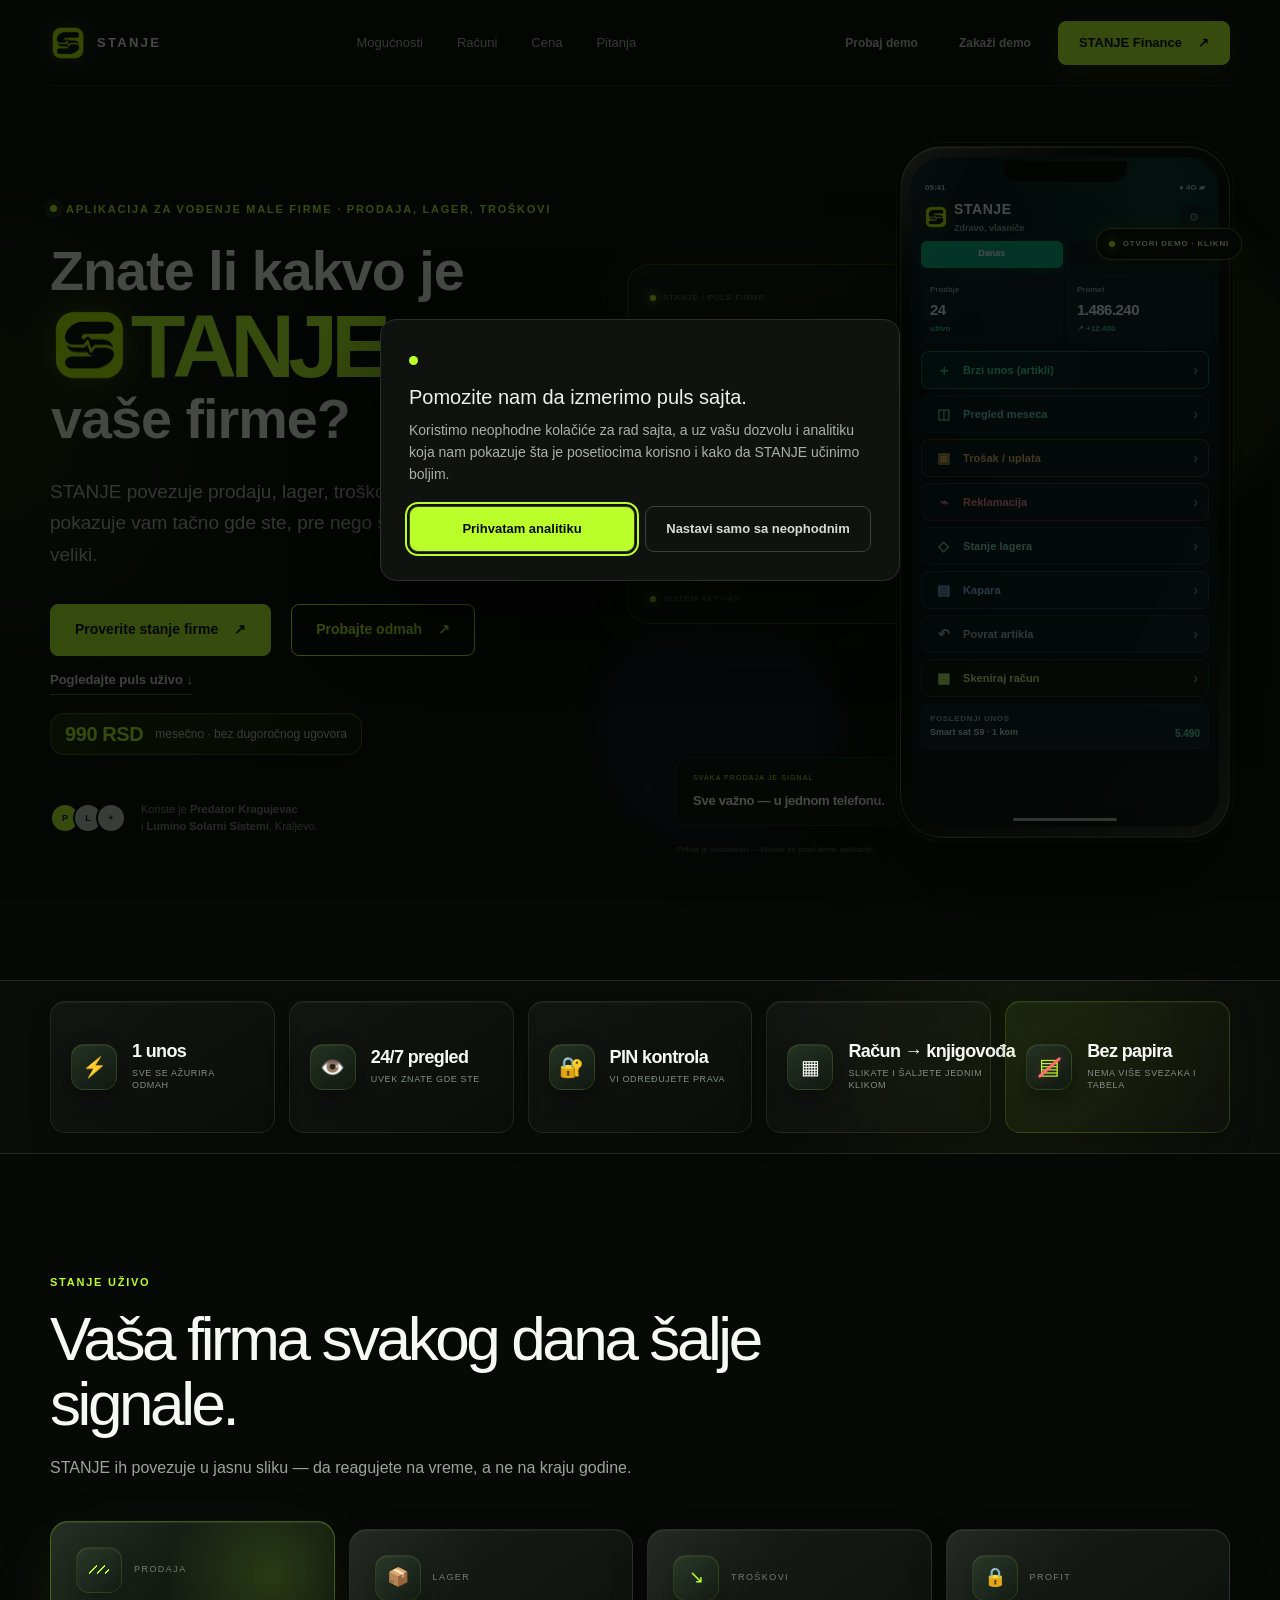
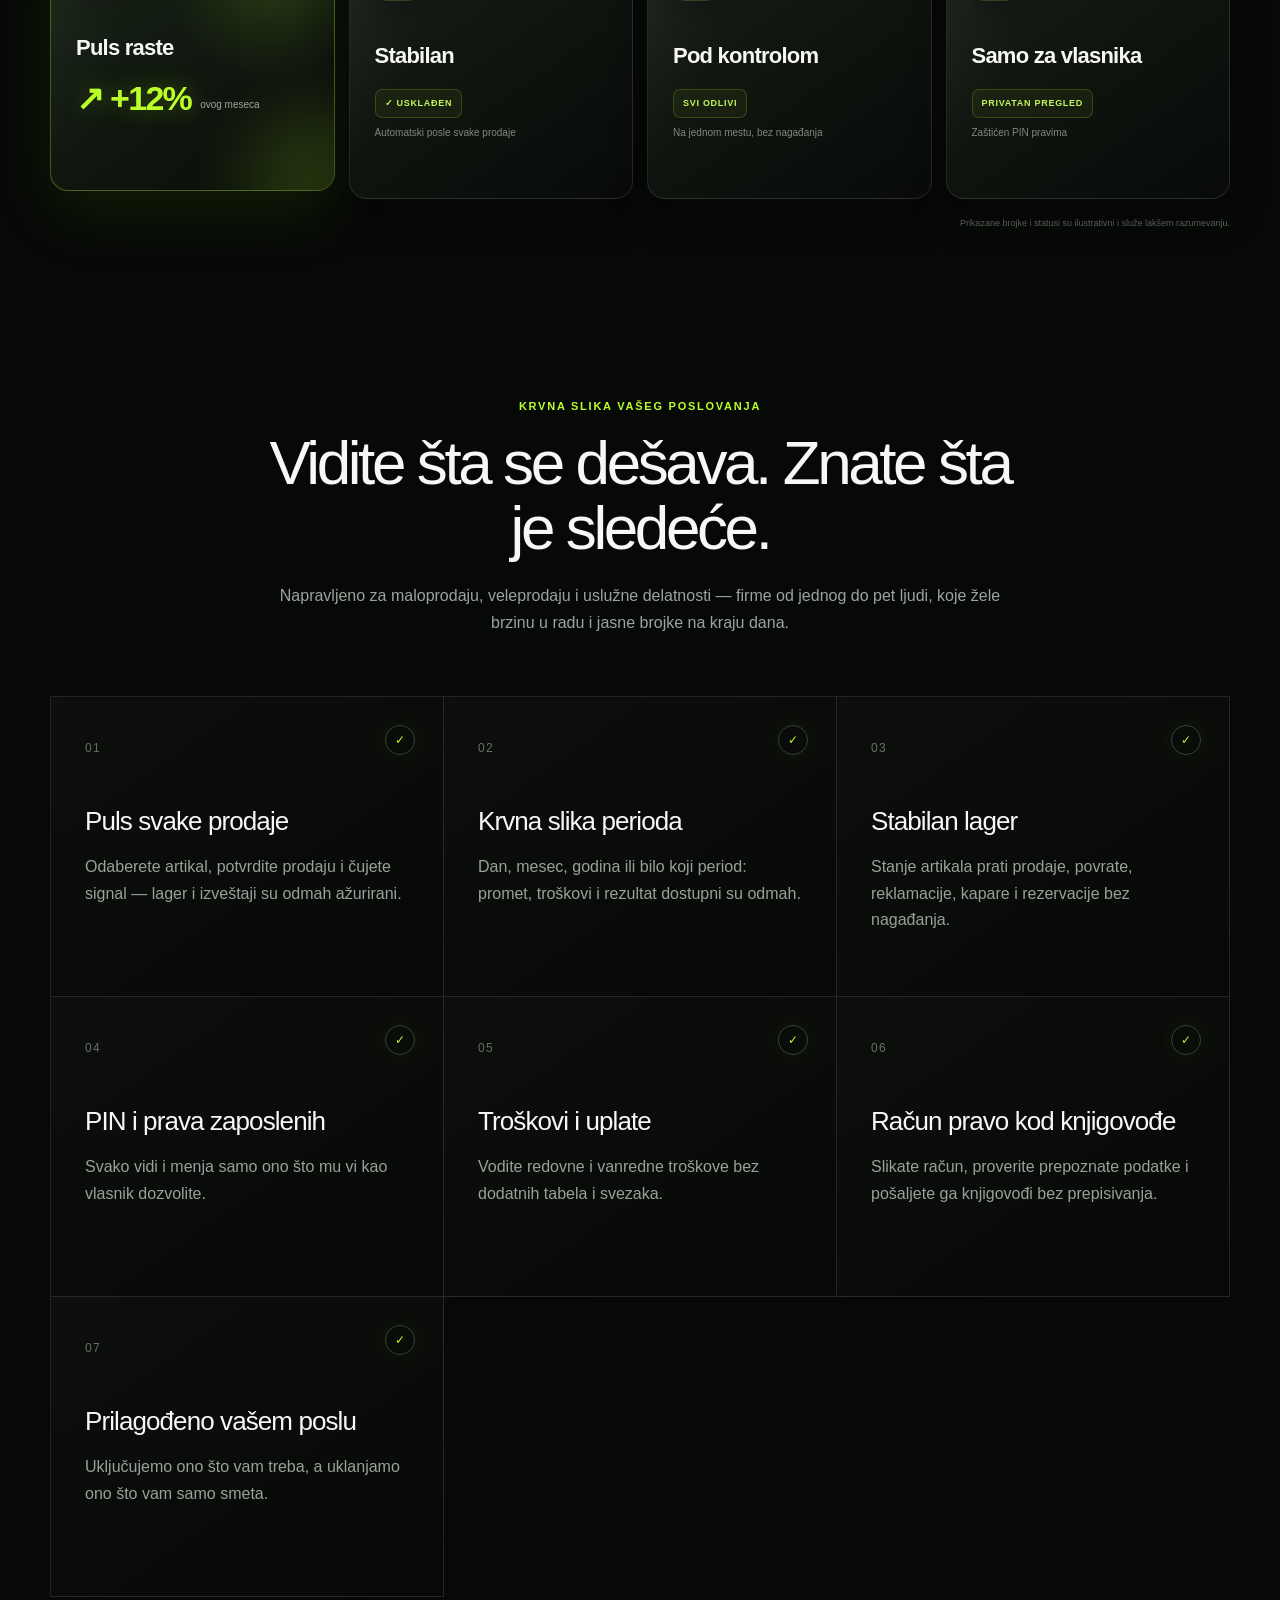
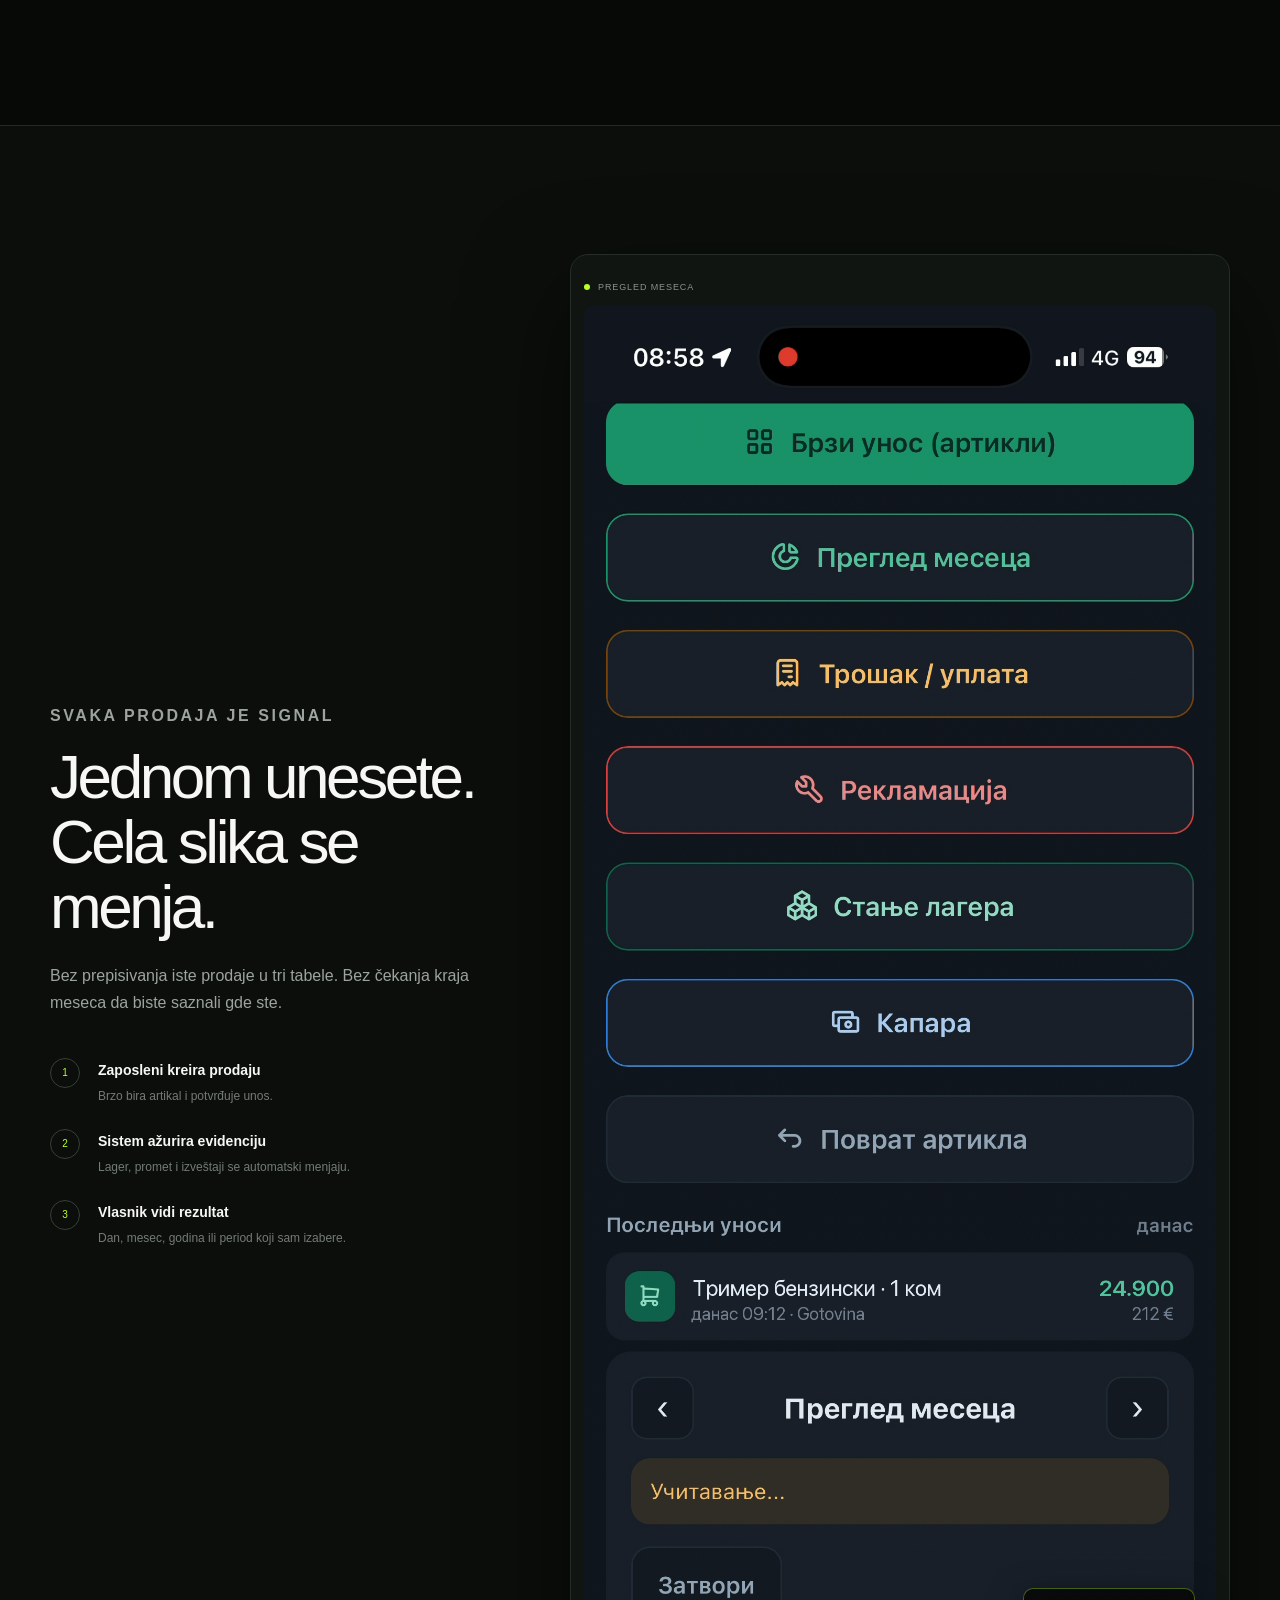
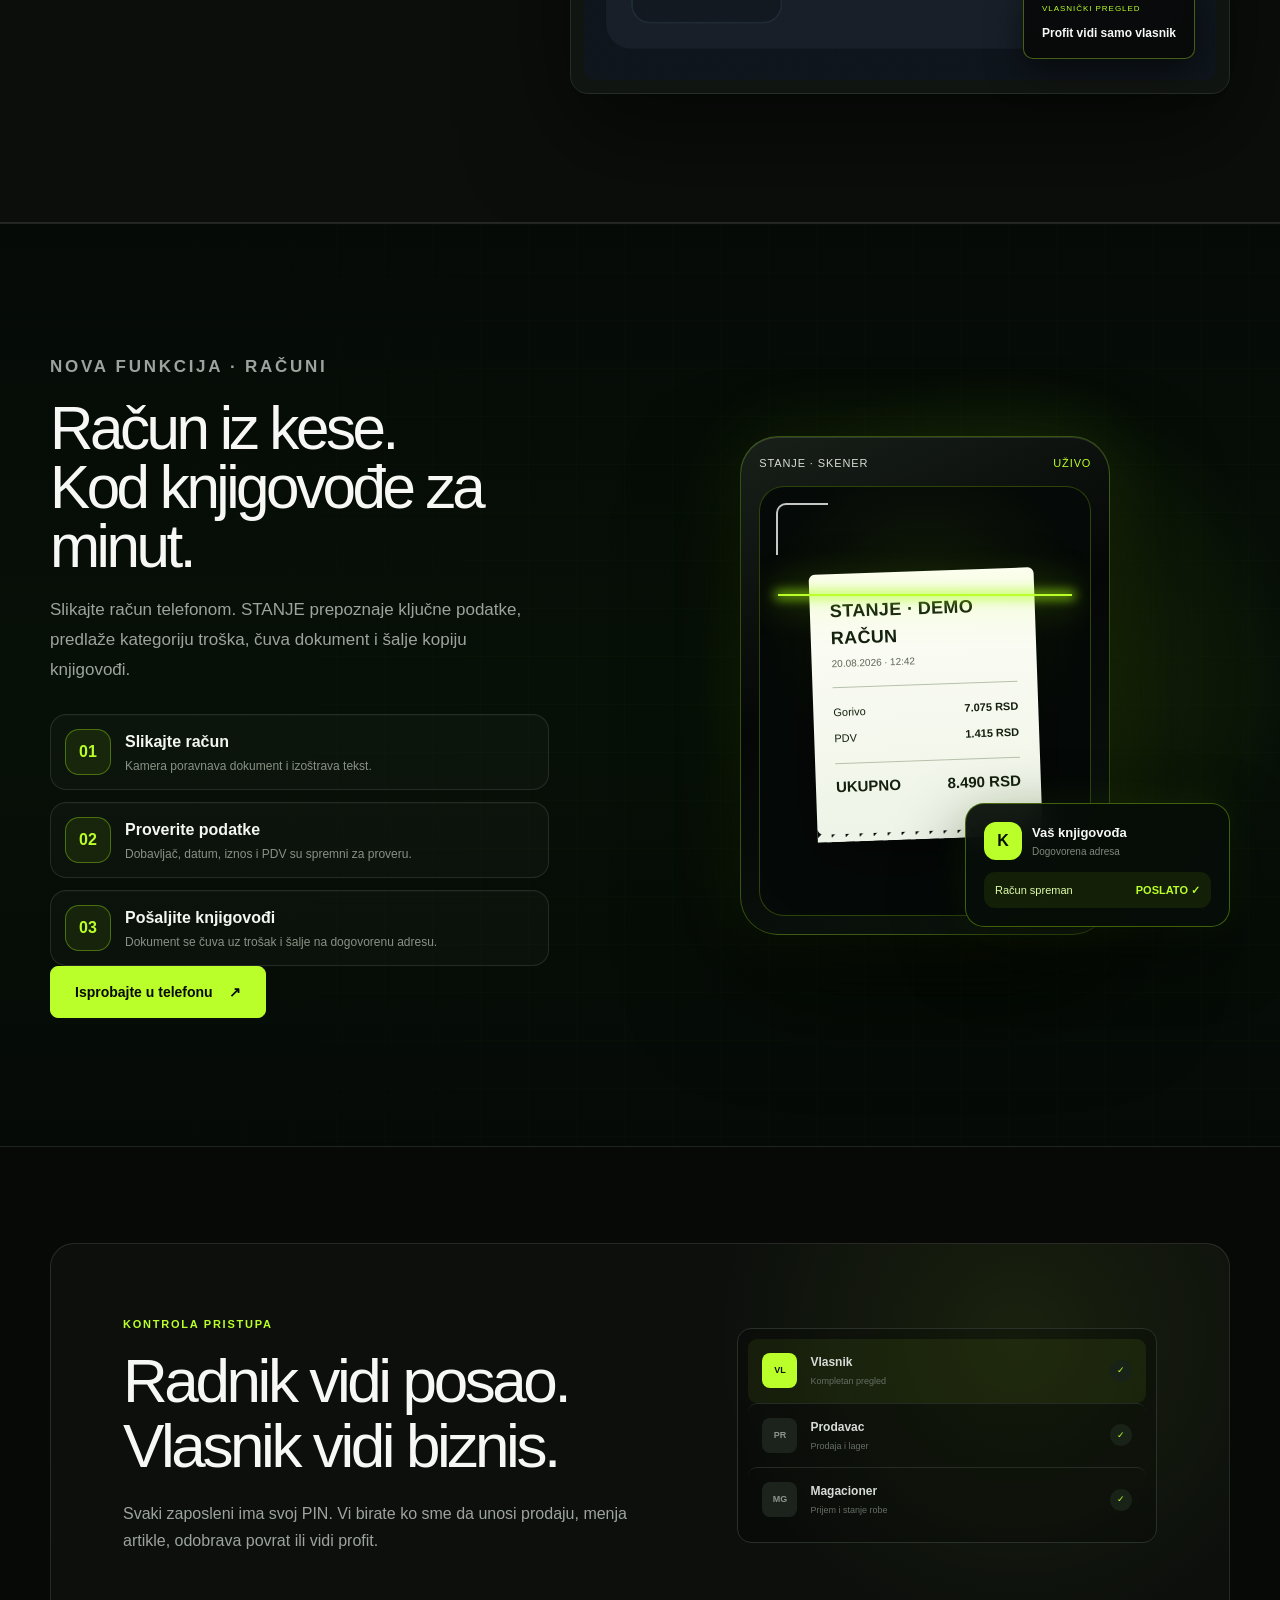
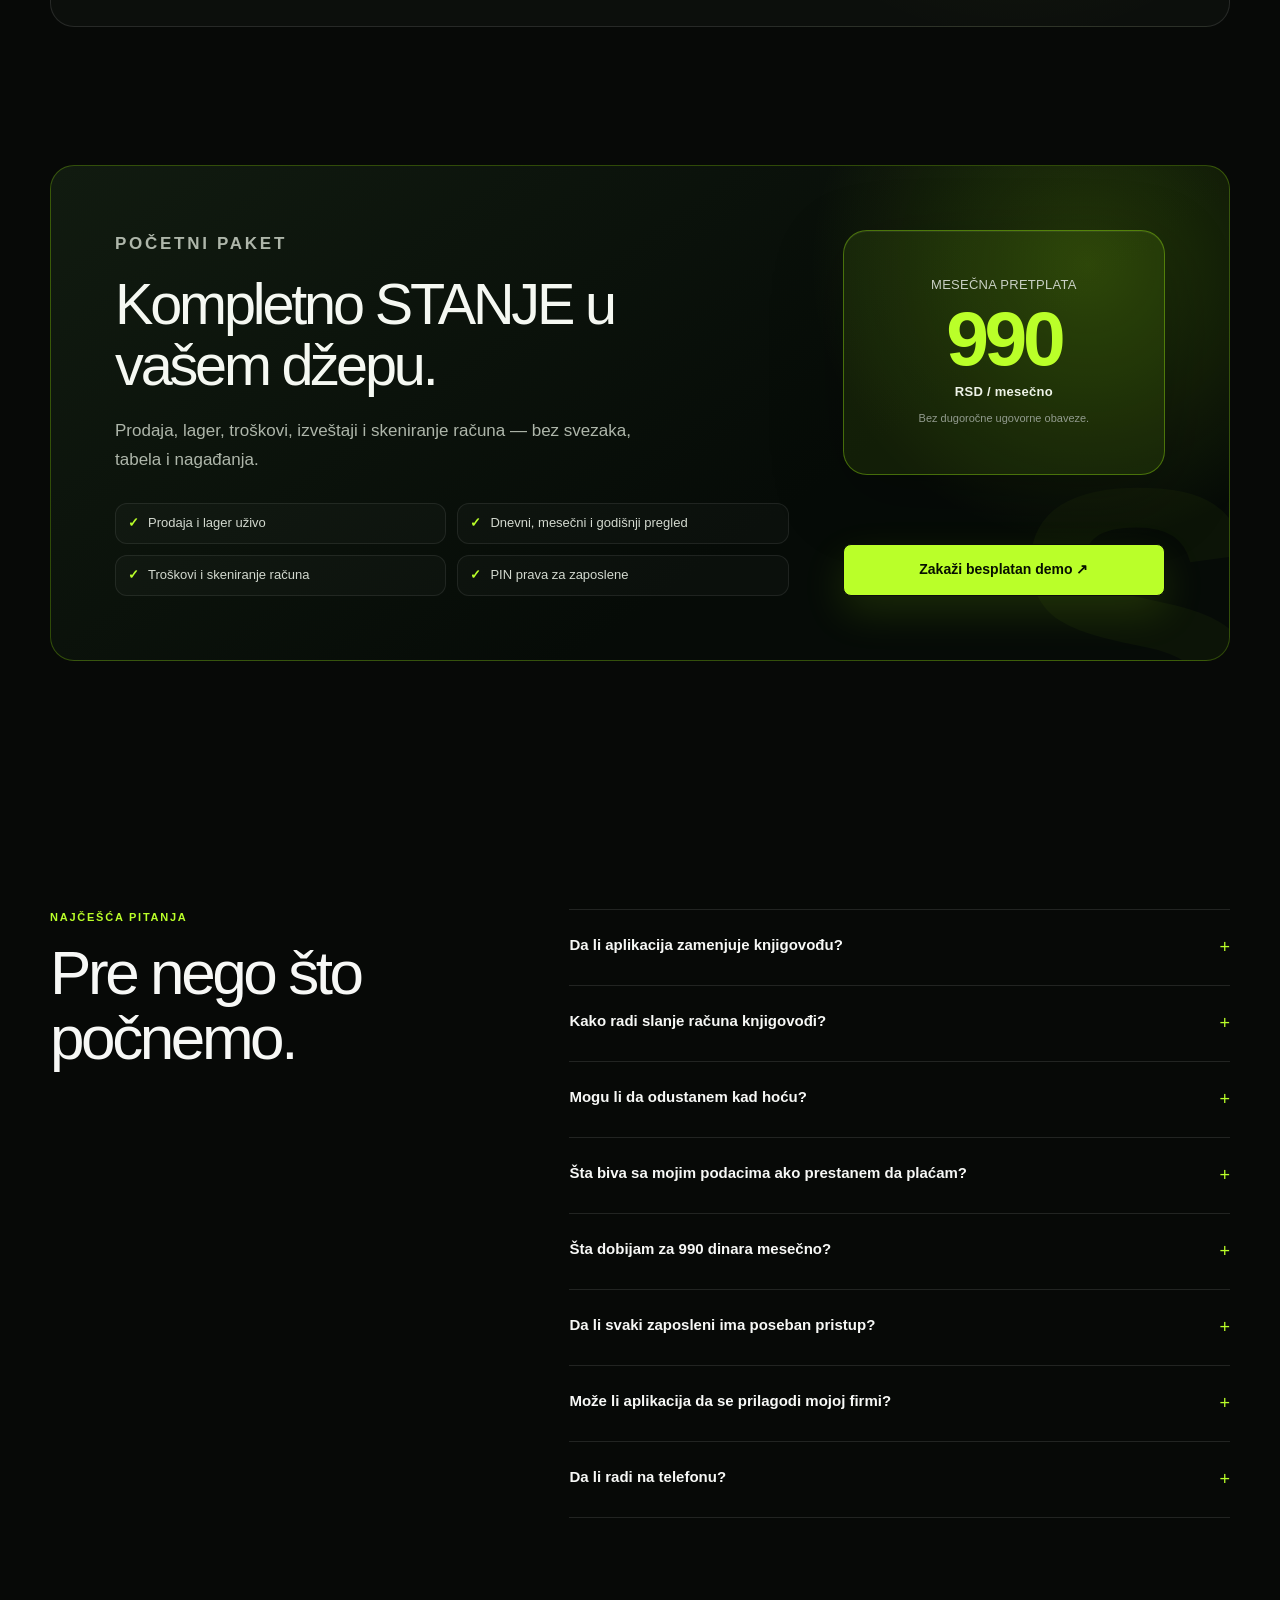
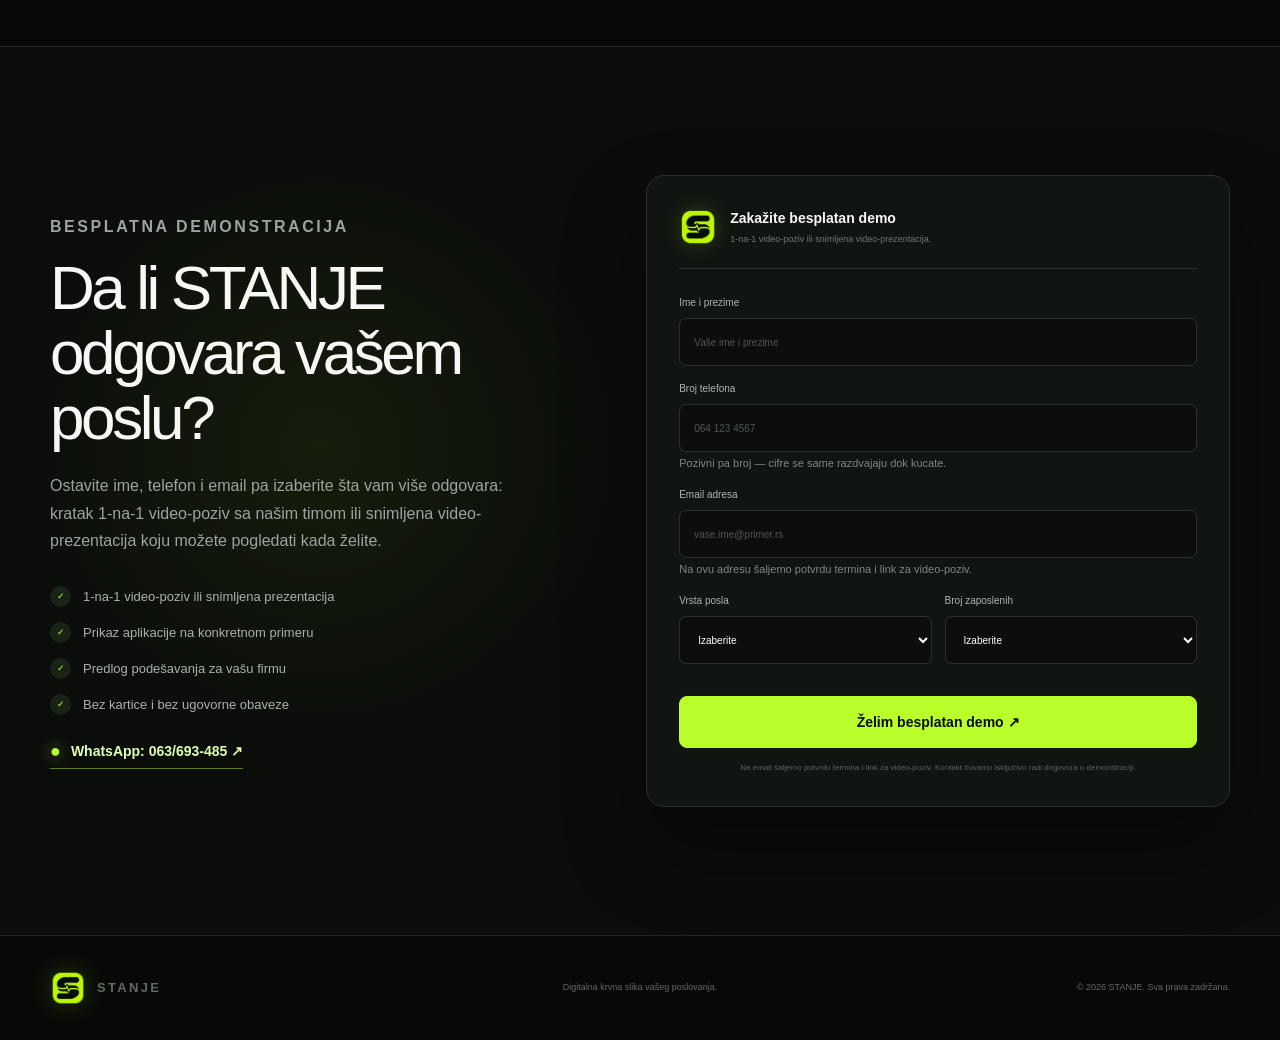
==== commit 166ad77d: "Сва поља обавезна у пријави, маска за телефон и провера мејла Форма „Закажите бесплатан демо" је до " ====
--- a/index.html
+++ b/index.html
@@ -30,7 +30,7 @@
 <script type="application/ld+json">{"@context": "https://schema.org", "@type": "FAQPage", "mainEntity": [{"@type": "Question", "name": "Da li aplikacija zamenjuje knjigovođu?", "acceptedAnswer": {"@type": "Answer", "text": "Ne. STANJE je operativni sistem za praćenje prodaje, lagera, troškova i rezultata. Vašem knjigovođi ostaje zvanično računovodstvo, a vama svakodnevna kontrola poslovanja."}}, {"@type": "Question", "name": "Kako radi slanje računa knjigovođi?", "acceptedAnswer": {"@type": "Answer", "text": "Slikate račun telefonom, proverite prepoznate podatke i jednim klikom ga čuvate uz trošak i šaljete na dogovorenu adresu knjigovođe. Originalni dokument ostaje sačuvan u vašoj evidenciji."}}, {"@type": "Question", "name": "Mogu li da odustanem kad hoću?", "acceptedAnswer": {"@type": "Answer", "text": "Da. Pretplata se plaća mesečno i nema dugoročne ugovorne obaveze — otkazujete kad želite, bez raskidne naknade."}}, {"@type": "Question", "name": "Šta biva sa mojim podacima ako prestanem da plaćam?", "acceptedAnswer": {"@type": "Answer", "text": "Podaci ostaju vaši. Na vaš zahtev vam ih izvozimo, u obliku koji možete da otvorite i koristite dalje."}}, {"@type": "Question", "name": "Šta dobijam za 990 dinara mesečno?", "acceptedAnswer": {"@type": "Answer", "text": "Početni paket obuhvata prodaju, lager, osnovne izveštaje, troškove i skeniranje računa. Veće posebne dorade i potpuno prilagođeni moduli dogovaraju se zasebno."}}, {"@type": "Question", "name": "Da li svaki zaposleni ima poseban pristup?", "acceptedAnswer": {"@type": "Answer", "text": "Da. Svako dobija svoj PIN, a vlasnik određuje ko može da vidi, unese, izmeni ili obriše određene podatke."}}, {"@type": "Question", "name": "Može li aplikacija da se prilagodi mojoj firmi?", "acceptedAnswer": {"@type": "Answer", "text": "Da. Moduli, nazivi, prava pristupa i način rada mogu da se podese prema vašem procesu. Veće posebne funkcije dogovaraju se zasebno."}}, {"@type": "Question", "name": "Da li radi na telefonu?", "acceptedAnswer": {"@type": "Answer", "text": "Da. Aplikacija je napravljena za brz rad na telefonu, a dostupna je i na računaru i tabletu."}}]}</script>
 </head>
 <body>
-<main><nav class="nav shell" aria-label="Glavna navigacija"><a class="brand" href="#top" aria-label="STANJE početna"><span class="brand-mark"><img src="/assets/stanje-logo.png" alt=""/></span><span>STANJE</span></a><div class="nav-links"><a href="#mogucnosti">Mogućnosti</a><a href="#racuni">Računi</a><a href="#cena">Cena</a><a href="#pitanja">Pitanja</a></div><div class="nav-actions"><a class="nav-demo" href="/demo.html">Probaj demo</a><a class="nav-demo" href="#demo">Zakaži demo</a><a class="button button-small finance-button" href="https://finance.stanje.rs">STANJE Finance <span aria-hidden="true">↗</span></a></div></nav><section class="hero shell" id="top"><div class="hero-copy"><div class="eyebrow"><span class="pulse"></span> Aplikacija za vođenje male firme · prodaja, lager, troškovi</div><h1 class="hero-headline" aria-label="Znate li kakvo je STANJE vaše firme?"><span class="hero-question-line" aria-hidden="true">Znate li kakvo je</span><span class="hero-brand-line" aria-hidden="true"><i class="hero-brand-mark"><img src="/assets/stanje-logo.png" alt=""/></i><b>TANJE</b></span><span class="hero-question-line hero-question-last" aria-hidden="true">vaše firme?</span></h1><p class="hero-lead">STANJE povezuje prodaju, lager, troškove, uplate i profit — i pokazuje vam tačno gde ste, pre nego što mali problem postane veliki.</p><div class="hero-actions"><a class="button" href="#demo">Proverite stanje firme <span aria-hidden="true">↗</span></a><a class="button button-ghost" href="/demo.html">Probajte odmah <span aria-hidden="true">↗</span></a><a class="text-link" href="#puls">Pogledajte puls uživo <span aria-hidden="true">↓</span></a></div><div class="hero-price"><strong>990 RSD</strong><span>mesečno · bez dugoročnog ugovora</span></div><div class="hero-proof"><div class="avatar-stack" aria-hidden="true"><span>P</span><span>L</span><span>+</span></div><p>Koriste je <strong>Predator Kragujevac</strong><br/>i <strong>Lumino Solarni Sistemi</strong>, Kraljevo.</p></div></div><div class="hero-visual" id="puls"><div class="glow glow-one"></div><div class="glow glow-two"></div><div class="pulse-monitor " aria-label="Demo puls prodaje"><div class="monitor-topline"><span><i></i> STANJE / PULS FIRME</span><small>DEMO SIGNAL</small></div><div class="monitor-stats"><div><span>PRODAJE DANAS</span><strong>35</strong></div><div><span>PROMET</span><strong>184.500 <small>RSD</small></strong></div></div><div class="wave-stage" aria-hidden="true"><div class="wave-grid"></div><svg viewBox="0 0 720 150" preserveAspectRatio="none"><path class="wave-shadow" d="M0 82 L112 82 L132 73 L150 82 L188 82 L205 48 L225 121 L248 18 L270 89 L293 74 L322 82 L432 82 L452 73 L470 82 L508 82 L525 48 L545 121 L568 18 L590 89 L613 74 L642 82 L720 82"></path><path class="wave-line" d="M0 82 L112 82 L132 73 L150 82 L188 82 L205 48 L225 121 L248 18 L270 89 L293 74 L322 82 L432 82 L452 73 L470 82 L508 82 L525 48 L545 121 L568 18 L590 89 L613 74 L642 82 L720 82"></path></svg><span class="scan-dot"></span></div><div class="sale-toast"><span>✓</span><div><strong>Prodaja evidentirana</strong><small>Lager i izveštaji ažurirani</small></div><b>+1</b></div><div class="monitor-footer"><span><i></i> Sistem aktivan</span><span>Poslednje osvežavanje: upravo sada</span></div></div><div class="phone-showcase" aria-label="Prikaz aplikacije STANJE na telefonu"><div class="phone-edge"><span class="phone-speaker" aria-hidden="true"></span><div class="app-demo"><div class="app-status"><span>09:41</span><span>● 4G ▰</span></div><div class="app-demo-head"><div class="app-demo-brand"><img src="/assets/stanje-logo.png" alt=""/><span><b>STANJE</b><small>Zdravo, vlasniče</small></span></div><button aria-label="Podešavanja">⚙</button></div><div class="period-switch"><button class="active">Danas</button><button>7 dana</button></div><div class="demo-stats"><div><small>Prodaje</small><strong>24</strong><em>uživo</em></div><div><small>Promet</small><strong>1.486.240</strong><em>↗ +12.400</em></div></div><div class="demo-actions"><button class="demo-action green"><span>＋</span>Brzi unos (artikli)<i>›</i></button><button class="demo-action teal"><span>◫</span>Pregled meseca<i>›</i></button><button class="demo-action gold"><span>▣</span>Trošak / uplata<i>›</i></button><button class="demo-action red"><span>⌁</span>Reklamacija<i>›</i></button><button class="demo-action mint"><span>◇</span>Stanje lagera<i>›</i></button><button class="demo-action blue"><span>▤</span>Kapara<i>›</i></button><button class="demo-action gray"><span>↶</span>Povrat artikla<i>›</i></button><button class="demo-action lime"><span>▦</span>Skeniraj račun<i>›</i></button></div><div class="demo-recent"><span>Poslednji unos</span><b>Smart sat S9 · 1 kom</b><strong>5.490</strong></div><div class="demo-homebar"></div></div><span class="phone-shine" aria-hidden="true"></span></div><div class="phone-badge"><i></i> OTVORI DEMO · KLIKNI</div></div><div class="hero-signal-label"><span>SVAKA PRODAJA JE SIGNAL</span><strong>Sve važno — u jednom telefonu.</strong></div><p class="demo-note hero-demo-note">Prikaz je ilustrativan — kliknite za pravi demo aplikacije.</p></div></section><section class="proof-strip" aria-label="Glavne prednosti"><div class="shell proof-grid"><div class="proof-item"><span class="proof-icon" aria-hidden="true">⚡</span><div><strong>1 unos</strong><small>Sve se ažurira odmah</small></div></div><div class="proof-item"><span class="proof-icon" aria-hidden="true">👁️</span><div><strong>24/7 pregled</strong><small>Uvek znate gde ste</small></div></div><div class="proof-item"><span class="proof-icon" aria-hidden="true">🔐</span><div><strong>PIN kontrola</strong><small>Vi određujete prava</small></div></div><div class="proof-item"><span class="proof-icon" aria-hidden="true">▦</span><div><strong>Račun → knjigovođa</strong><small>Slikate i šaljete jednim klikom</small></div></div><div class="proof-item proof-paper"><span class="proof-icon paper-off-icon" aria-hidden="true"><i>▤</i></span><div><strong>Bez papira</strong><small>Nema više svezaka i tabela</small></div></div></div></section><section class="vitals shell" id="stanje-uzivo" aria-label="Vitalni parametri firme"><div class="vitals-heading"><p class="kicker">STANJE UŽIVO</p><h2>Vaša firma svakog dana šalje signale.</h2><p>STANJE ih povezuje u jasnu sliku — da reagujete na vreme, a ne na kraju godine.</p></div><div class="vitals-grid"><article class="vital-primary"><div class="vital-top"><div class="vital-icon"><span class="mini-wave"></span></div><span>PRODAJA</span></div><strong>Puls raste</strong><div class="vital-metric"><b>↗ +12%</b><small>ovog meseca</small></div><i class="vital-glow" aria-hidden="true"></i></article><article><div class="vital-top"><div class="vital-icon" aria-hidden="true">📦</div><span>LAGER</span></div><strong>Stabilan</strong><div class="vital-status"><b>✓ USKLAĐEN</b><small>Automatski posle svake prodaje</small></div></article><article><div class="vital-top"><div class="vital-icon" aria-hidden="true">↘</div><span>TROŠKOVI</span></div><strong>Pod kontrolom</strong><div class="vital-status"><b>SVI ODLIVI</b><small>Na jednom mestu, bez nagađanja</small></div></article><article><div class="vital-top"><div class="vital-icon" aria-hidden="true">🔒</div><span>PROFIT</span></div><strong>Samo za vlasnika</strong><div class="vital-status"><b>PRIVATAN PREGLED</b><small>Zaštićen PIN pravima</small></div></article></div><p class="illustrative-note">Prikazane brojke i statusi su ilustrativni i služe lakšem razumevanju.</p></section><section class="section shell" id="mogucnosti"><div class="section-heading"><p class="kicker">Krvna slika vašeg poslovanja</p><h2>Vidite šta se dešava. Znate šta je sledeće.</h2><p>Napravljeno za maloprodaju, veleprodaju i uslužne delatnosti — firme od jednog do pet ljudi, koje žele brzinu u radu i jasne brojke na kraju dana.</p></div><div class="feature-grid"><article class="feature-card"><span>01</span><h3>Puls svake prodaje</h3><p>Odaberete artikal, potvrdite prodaju i čujete signal — lager i izveštaji su odmah ažurirani.</p><i aria-hidden="true">✓</i></article><article class="feature-card"><span>02</span><h3>Krvna slika perioda</h3><p>Dan, mesec, godina ili bilo koji period: promet, troškovi i rezultat dostupni su odmah.</p><i aria-hidden="true">✓</i></article><article class="feature-card"><span>03</span><h3>Stabilan lager</h3><p>Stanje artikala prati prodaje, povrate, reklamacije, kapare i rezervacije bez nagađanja.</p><i aria-hidden="true">✓</i></article><article class="feature-card"><span>04</span><h3>PIN i prava zaposlenih</h3><p>Svako vidi i menja samo ono što mu vi kao vlasnik dozvolite.</p><i aria-hidden="true">✓</i></article><article class="feature-card"><span>05</span><h3>Troškovi i uplate</h3><p>Vodite redovne i vanredne troškove bez dodatnih tabela i svezaka.</p><i aria-hidden="true">✓</i></article><article class="feature-card"><span>06</span><h3>Račun pravo kod knjigovođe</h3><p>Slikate račun, proverite prepoznate podatke i pošaljete ga knjigovođi bez prepisivanja.</p><i aria-hidden="true">✓</i></article><article class="feature-card"><span>07</span><h3>Prilagođeno vašem poslu</h3><p>Uključujemo ono što vam treba, a uklanjamo ono što vam samo smeta.</p><i aria-hidden="true">✓</i></article></div></section><section class="section workflow-section" id="kako-radi"><div class="shell workflow-grid"><div class="workflow-copy"><p class="kicker">Svaka prodaja je signal</p><h2>Jednom unesete. Cela slika se menja.</h2><p>Bez prepisivanja iste prodaje u tri tabele. Bez čekanja kraja meseca da biste saznali gde ste.</p><ol class="steps"><li><span>1</span><div><strong>Zaposleni kreira prodaju</strong><p>Brzo bira artikal i potvrđuje unos.</p></div></li><li><span>2</span><div><strong>Sistem ažurira evidenciju</strong><p>Lager, promet i izveštaji se automatski menjaju.</p></div></li><li><span>3</span><div><strong>Vlasnik vidi rezultat</strong><p>Dan, mesec, godina ili period koji sam izabere.</p></div></li></ol></div><div class="dashboard-frame"><div class="dashboard-label"><span></span> Pregled meseca</div><img src="/assets/control-month.png" alt="Prikaz mesečnog izveštaja u aplikaciji STANJE"/><div class="owner-only"><span>Vlasnički pregled</span><strong>Profit vidi samo vlasnik</strong></div></div></div></section><section class="section receipt-section" id="racuni"><div class="shell receipt-grid"><div class="receipt-copy"><p class="kicker">NOVA FUNKCIJA · RAČUNI</p><h2>Račun iz kese.<br/>Kod knjigovođe za minut.</h2><p>Slikajte račun telefonom. STANJE prepoznaje ključne podatke, predlaže kategoriju troška, čuva dokument i šalje kopiju knjigovođi.</p><ol class="receipt-steps"><li class="receipt-step"><span>01</span><div><strong>Slikajte račun</strong><small>Kamera poravnava dokument i izoštrava tekst.</small></div></li><li class="receipt-step"><span>02</span><div><strong>Proverite podatke</strong><small>Dobavljač, datum, iznos i PDV su spremni za proveru.</small></div></li><li class="receipt-step"><span>03</span><div><strong>Pošaljite knjigovođi</strong><small>Dokument se čuva uz trošak i šalje na dogovorenu adresu.</small></div></li></ol><a class="button" href="#puls">Isprobajte u telefonu <span aria-hidden="true">↗</span></a></div><div class="receipt-visual" aria-label="Prikaz skeniranja računa i slanja knjigovođi"><div class="receipt-phone"><div class="receipt-phone-bar"><span>STANJE · SKENER</span><span>UŽIVO</span></div><div class="scan-frame"><span class="scan-beam"></span><div class="paper-receipt"><b>STANJE · DEMO RAČUN</b><span>20.08.2026 · 12:42</span><div class="receipt-rule"></div><p class="receipt-line"><span>Gorivo</span><strong>7.075 RSD</strong></p><p class="receipt-line"><span>PDV</span><strong>1.415 RSD</strong></p><p class="receipt-line total"><span>UKUPNO</span><strong>8.490 RSD</strong></p></div></div></div><div class="accountant-card"><div class="accountant-card-head"><span class="accountant-avatar">K</span><div><strong>Vaš knjigovođa</strong><small>Dogovorena adresa</small></div></div><div class="accountant-status"><span>Račun spreman</span><b>POSLATO ✓</b></div></div></div></div></section><section class="section permissions shell"><div class="permissions-card"><div><p class="kicker">Kontrola pristupa</p><h2>Radnik vidi posao.<br/>Vlasnik vidi biznis.</h2><p>Svaki zaposleni ima svoj PIN. Vi birate ko sme da unosi prodaju, menja artikle, odobrava povrat ili vidi profit.</p></div><div class="role-panel"><div class="role owner"><span>VL</span><div><strong>Vlasnik</strong><small>Kompletan pregled</small></div><i>✓</i></div><div class="role"><span>PR</span><div><strong>Prodavac</strong><small>Prodaja i lager</small></div><i>✓</i></div><div class="role"><span>MG</span><div><strong>Magacioner</strong><small>Prijem i stanje robe</small></div><i>✓</i></div></div></div></section><section class="section offer shell" id="cena"><div class="offer-card"><div class="offer-intro"><p class="kicker">Početni paket</p><h2>Kompletno STANJE u vašem džepu.</h2><p>Prodaja, lager, troškovi, izveštaji i skeniranje računa — bez svezaka, tabela i nagađanja.</p></div><div class="price"><span>Mesečna pretplata</span><strong>990 <small>RSD / mesečno</small></strong><p>Bez dugoročne ugovorne obaveze.</p></div><ul class="offer-list"><li>Prodaja i lager uživo</li><li>Dnevni, mesečni i godišnji pregled</li><li>Troškovi i skeniranje računa</li><li>PIN prava za zaposlene</li></ul><a class="button light-button" href="#demo">Zakaži besplatan demo ↗</a></div></section><section class="section faq shell" id="pitanja"><div class="section-heading left-heading"><p class="kicker">Najčešća pitanja</p><h2>Pre nego što počnemo.</h2></div><div class="faq-list"><details><summary>Da li aplikacija zamenjuje knjigovođu?<span>+</span></summary><p>Ne. STANJE je operativni sistem za praćenje prodaje, lagera, troškova i rezultata. Vašem knjigovođi ostaje zvanično računovodstvo, a vama svakodnevna kontrola poslovanja.</p></details><details><summary>Kako radi slanje računa knjigovođi?<span>+</span></summary><p>Slikate račun telefonom, proverite prepoznate podatke i jednim klikom ga čuvate uz trošak i šaljete na dogovorenu adresu knjigovođe. Originalni dokument ostaje sačuvan u vašoj evidenciji.</p></details><details><summary>Mogu li da odustanem kad hoću?<span>+</span></summary><p>Da. Pretplata se plaća mesečno i nema dugoročne ugovorne obaveze — otkazujete kad želite, bez raskidne naknade.</p></details><details><summary>Šta biva sa mojim podacima ako prestanem da plaćam?<span>+</span></summary><p>Podaci ostaju vaši. Na vaš zahtev vam ih izvozimo, u obliku koji možete da otvorite i koristite dalje.</p></details><details><summary>Šta dobijam za 990 dinara mesečno?<span>+</span></summary><p>Početni paket obuhvata prodaju, lager, osnovne izveštaje, troškove i skeniranje računa. Veće posebne dorade i potpuno prilagođeni moduli dogovaraju se zasebno.</p></details><details><summary>Da li svaki zaposleni ima poseban pristup?<span>+</span></summary><p>Da. Svako dobija svoj PIN, a vlasnik određuje ko može da vidi, unese, izmeni ili obriše određene podatke.</p></details><details><summary>Može li aplikacija da se prilagodi mojoj firmi?<span>+</span></summary><p>Da. Moduli, nazivi, prava pristupa i način rada mogu da se podese prema vašem procesu. Veće posebne funkcije dogovaraju se zasebno.</p></details><details><summary>Da li radi na telefonu?<span>+</span></summary><p>Da. Aplikacija je napravljena za brz rad na telefonu, a dostupna je i na računaru i tabletu.</p></details></div></section><section class="section demo-section" id="demo"><div class="shell demo-grid"><div class="demo-copy"><p class="kicker">Besplatna demonstracija</p><h2>Da li STANJE odgovara vašem poslu?</h2><p>Ostavite ime, telefon i email pa izaberite šta vam više odgovara: kratak 1-na-1 video-poziv sa našim timom ili snimljena video-prezentacija koju možete pogledati kada želite.</p><ul><li><span>✓</span> 1-na-1 video-poziv ili snimljena prezentacija</li><li><span>✓</span> Prikaz aplikacije na konkretnom primeru</li><li><span>✓</span> Predlog podešavanja za vašu firmu</li><li><span>✓</span> Bez kartice i bez ugovorne obaveze</li></ul><a class="whatsapp-contact" href="https://wa.me/38163693485?text=Zdravo%2C%20zanima%20me%20STANJE%20aplikacija." target="_blank" rel="noreferrer"><span aria-hidden="true">●</span> WhatsApp: 063/693-485 ↗</a></div><form class="lead-form"><div class="form-header"><span class="form-brand-mark"><img src="/assets/stanje-logo.png" alt=""/></span><div><strong>Zakažite besplatan demo</strong><small>1-na-1 video-poziv ili snimljena video-prezentacija.</small></div></div><label>Ime i prezime<input type="text" placeholder="Vaše ime" autocomplete="name" required="" name="name"/></label><label>Broj telefona<input type="tel" placeholder="06x xxx xxxx" autocomplete="tel" required="" minlength="6" name="phone"/></label><label>Email adresa<input type="email" placeholder="vase.ime@primer.rs" autocomplete="email" required="" inputmode="email" autocapitalize="none" spellcheck="false" name="email"/></label><div class="field-row"><label>Vrsta posla<select name="businessType"><option value="" disabled="" selected="">Izaberite</option><option>Online prodaja</option><option>Maloprodaja</option><option>Veleprodaja</option><option>Uslužna delatnost</option><option>Drugo</option></select></label><label>Broj zaposlenih<select name="teamSize"><option value="" disabled="" selected="">Izaberite</option><option>Radim sam/a</option><option>2–5</option><option>6–10</option><option>11+</option></select></label></div><input class="honeypot" tabindex="-1" autocomplete="off" aria-hidden="true" name="website"/><button class="button submit-button" type="submit">Želim besplatan demo ↗</button><p class="privacy-note">Na email šaljemo potvrdu termina i link za video-poziv. Kontakt čuvamo isključivo radi dogovora o demonstraciji.</p></form></div></section><footer><div class="shell footer-grid"><a class="brand" href="#top" aria-label="STANJE početna"><span class="brand-mark"><img src="/assets/stanje-logo.png" alt=""/></span><span>STANJE</span></a><p>Digitalna krvna slika vašeg poslovanja.</p><p>© 2026 STANJE. Sva prava zadržana.</p></div></footer></main>
+<main><nav class="nav shell" aria-label="Glavna navigacija"><a class="brand" href="#top" aria-label="STANJE početna"><span class="brand-mark"><img src="/assets/stanje-logo.png" alt=""/></span><span>STANJE</span></a><div class="nav-links"><a href="#mogucnosti">Mogućnosti</a><a href="#racuni">Računi</a><a href="#cena">Cena</a><a href="#pitanja">Pitanja</a></div><div class="nav-actions"><a class="nav-demo" href="/demo.html">Probaj demo</a><a class="nav-demo" href="#demo">Zakaži demo</a><a class="button button-small finance-button" href="https://finance.stanje.rs">STANJE Finance <span aria-hidden="true">↗</span></a></div></nav><section class="hero shell" id="top"><div class="hero-copy"><div class="eyebrow"><span class="pulse"></span> Aplikacija za vođenje male firme · prodaja, lager, troškovi</div><h1 class="hero-headline" aria-label="Znate li kakvo je STANJE vaše firme?"><span class="hero-question-line" aria-hidden="true">Znate li kakvo je</span><span class="hero-brand-line" aria-hidden="true"><i class="hero-brand-mark"><img src="/assets/stanje-logo.png" alt=""/></i><b>TANJE</b></span><span class="hero-question-line hero-question-last" aria-hidden="true">vaše firme?</span></h1><p class="hero-lead">STANJE povezuje prodaju, lager, troškove, uplate i profit — i pokazuje vam tačno gde ste, pre nego što mali problem postane veliki.</p><div class="hero-actions"><a class="button" href="#demo">Proverite stanje firme <span aria-hidden="true">↗</span></a><a class="button button-ghost" href="/demo.html">Probajte odmah <span aria-hidden="true">↗</span></a><a class="text-link" href="#puls">Pogledajte puls uživo <span aria-hidden="true">↓</span></a></div><div class="hero-price"><strong>990 RSD</strong><span>mesečno · bez dugoročnog ugovora</span></div><div class="hero-proof"><div class="avatar-stack" aria-hidden="true"><span>P</span><span>L</span><span>+</span></div><p>Koriste je <strong>Predator Kragujevac</strong><br/>i <strong>Lumino Solarni Sistemi</strong>, Kraljevo.</p></div></div><div class="hero-visual" id="puls"><div class="glow glow-one"></div><div class="glow glow-two"></div><div class="pulse-monitor " aria-label="Demo puls prodaje"><div class="monitor-topline"><span><i></i> STANJE / PULS FIRME</span><small>DEMO SIGNAL</small></div><div class="monitor-stats"><div><span>PRODAJE DANAS</span><strong>35</strong></div><div><span>PROMET</span><strong>184.500 <small>RSD</small></strong></div></div><div class="wave-stage" aria-hidden="true"><div class="wave-grid"></div><svg viewBox="0 0 720 150" preserveAspectRatio="none"><path class="wave-shadow" d="M0 82 L112 82 L132 73 L150 82 L188 82 L205 48 L225 121 L248 18 L270 89 L293 74 L322 82 L432 82 L452 73 L470 82 L508 82 L525 48 L545 121 L568 18 L590 89 L613 74 L642 82 L720 82"></path><path class="wave-line" d="M0 82 L112 82 L132 73 L150 82 L188 82 L205 48 L225 121 L248 18 L270 89 L293 74 L322 82 L432 82 L452 73 L470 82 L508 82 L525 48 L545 121 L568 18 L590 89 L613 74 L642 82 L720 82"></path></svg><span class="scan-dot"></span></div><div class="sale-toast"><span>✓</span><div><strong>Prodaja evidentirana</strong><small>Lager i izveštaji ažurirani</small></div><b>+1</b></div><div class="monitor-footer"><span><i></i> Sistem aktivan</span><span>Poslednje osvežavanje: upravo sada</span></div></div><div class="phone-showcase" aria-label="Prikaz aplikacije STANJE na telefonu"><div class="phone-edge"><span class="phone-speaker" aria-hidden="true"></span><div class="app-demo"><div class="app-status"><span>09:41</span><span>● 4G ▰</span></div><div class="app-demo-head"><div class="app-demo-brand"><img src="/assets/stanje-logo.png" alt=""/><span><b>STANJE</b><small>Zdravo, vlasniče</small></span></div><button aria-label="Podešavanja">⚙</button></div><div class="period-switch"><button class="active">Danas</button><button>7 dana</button></div><div class="demo-stats"><div><small>Prodaje</small><strong>24</strong><em>uživo</em></div><div><small>Promet</small><strong>1.486.240</strong><em>↗ +12.400</em></div></div><div class="demo-actions"><button class="demo-action green"><span>＋</span>Brzi unos (artikli)<i>›</i></button><button class="demo-action teal"><span>◫</span>Pregled meseca<i>›</i></button><button class="demo-action gold"><span>▣</span>Trošak / uplata<i>›</i></button><button class="demo-action red"><span>⌁</span>Reklamacija<i>›</i></button><button class="demo-action mint"><span>◇</span>Stanje lagera<i>›</i></button><button class="demo-action blue"><span>▤</span>Kapara<i>›</i></button><button class="demo-action gray"><span>↶</span>Povrat artikla<i>›</i></button><button class="demo-action lime"><span>▦</span>Skeniraj račun<i>›</i></button></div><div class="demo-recent"><span>Poslednji unos</span><b>Smart sat S9 · 1 kom</b><strong>5.490</strong></div><div class="demo-homebar"></div></div><span class="phone-shine" aria-hidden="true"></span></div><div class="phone-badge"><i></i> OTVORI DEMO · KLIKNI</div></div><div class="hero-signal-label"><span>SVAKA PRODAJA JE SIGNAL</span><strong>Sve važno — u jednom telefonu.</strong></div><p class="demo-note hero-demo-note">Prikaz je ilustrativan — kliknite za pravi demo aplikacije.</p></div></section><section class="proof-strip" aria-label="Glavne prednosti"><div class="shell proof-grid"><div class="proof-item"><span class="proof-icon" aria-hidden="true">⚡</span><div><strong>1 unos</strong><small>Sve se ažurira odmah</small></div></div><div class="proof-item"><span class="proof-icon" aria-hidden="true">👁️</span><div><strong>24/7 pregled</strong><small>Uvek znate gde ste</small></div></div><div class="proof-item"><span class="proof-icon" aria-hidden="true">🔐</span><div><strong>PIN kontrola</strong><small>Vi određujete prava</small></div></div><div class="proof-item"><span class="proof-icon" aria-hidden="true">▦</span><div><strong>Račun → knjigovođa</strong><small>Slikate i šaljete jednim klikom</small></div></div><div class="proof-item proof-paper"><span class="proof-icon paper-off-icon" aria-hidden="true"><i>▤</i></span><div><strong>Bez papira</strong><small>Nema više svezaka i tabela</small></div></div></div></section><section class="vitals shell" id="stanje-uzivo" aria-label="Vitalni parametri firme"><div class="vitals-heading"><p class="kicker">STANJE UŽIVO</p><h2>Vaša firma svakog dana šalje signale.</h2><p>STANJE ih povezuje u jasnu sliku — da reagujete na vreme, a ne na kraju godine.</p></div><div class="vitals-grid"><article class="vital-primary"><div class="vital-top"><div class="vital-icon"><span class="mini-wave"></span></div><span>PRODAJA</span></div><strong>Puls raste</strong><div class="vital-metric"><b>↗ +12%</b><small>ovog meseca</small></div><i class="vital-glow" aria-hidden="true"></i></article><article><div class="vital-top"><div class="vital-icon" aria-hidden="true">📦</div><span>LAGER</span></div><strong>Stabilan</strong><div class="vital-status"><b>✓ USKLAĐEN</b><small>Automatski posle svake prodaje</small></div></article><article><div class="vital-top"><div class="vital-icon" aria-hidden="true">↘</div><span>TROŠKOVI</span></div><strong>Pod kontrolom</strong><div class="vital-status"><b>SVI ODLIVI</b><small>Na jednom mestu, bez nagađanja</small></div></article><article><div class="vital-top"><div class="vital-icon" aria-hidden="true">🔒</div><span>PROFIT</span></div><strong>Samo za vlasnika</strong><div class="vital-status"><b>PRIVATAN PREGLED</b><small>Zaštićen PIN pravima</small></div></article></div><p class="illustrative-note">Prikazane brojke i statusi su ilustrativni i služe lakšem razumevanju.</p></section><section class="section shell" id="mogucnosti"><div class="section-heading"><p class="kicker">Krvna slika vašeg poslovanja</p><h2>Vidite šta se dešava. Znate šta je sledeće.</h2><p>Napravljeno za maloprodaju, veleprodaju i uslužne delatnosti — firme od jednog do pet ljudi, koje žele brzinu u radu i jasne brojke na kraju dana.</p></div><div class="feature-grid"><article class="feature-card"><span>01</span><h3>Puls svake prodaje</h3><p>Odaberete artikal, potvrdite prodaju i čujete signal — lager i izveštaji su odmah ažurirani.</p><i aria-hidden="true">✓</i></article><article class="feature-card"><span>02</span><h3>Krvna slika perioda</h3><p>Dan, mesec, godina ili bilo koji period: promet, troškovi i rezultat dostupni su odmah.</p><i aria-hidden="true">✓</i></article><article class="feature-card"><span>03</span><h3>Stabilan lager</h3><p>Stanje artikala prati prodaje, povrate, reklamacije, kapare i rezervacije bez nagađanja.</p><i aria-hidden="true">✓</i></article><article class="feature-card"><span>04</span><h3>PIN i prava zaposlenih</h3><p>Svako vidi i menja samo ono što mu vi kao vlasnik dozvolite.</p><i aria-hidden="true">✓</i></article><article class="feature-card"><span>05</span><h3>Troškovi i uplate</h3><p>Vodite redovne i vanredne troškove bez dodatnih tabela i svezaka.</p><i aria-hidden="true">✓</i></article><article class="feature-card"><span>06</span><h3>Račun pravo kod knjigovođe</h3><p>Slikate račun, proverite prepoznate podatke i pošaljete ga knjigovođi bez prepisivanja.</p><i aria-hidden="true">✓</i></article><article class="feature-card"><span>07</span><h3>Prilagođeno vašem poslu</h3><p>Uključujemo ono što vam treba, a uklanjamo ono što vam samo smeta.</p><i aria-hidden="true">✓</i></article></div></section><section class="section workflow-section" id="kako-radi"><div class="shell workflow-grid"><div class="workflow-copy"><p class="kicker">Svaka prodaja je signal</p><h2>Jednom unesete. Cela slika se menja.</h2><p>Bez prepisivanja iste prodaje u tri tabele. Bez čekanja kraja meseca da biste saznali gde ste.</p><ol class="steps"><li><span>1</span><div><strong>Zaposleni kreira prodaju</strong><p>Brzo bira artikal i potvrđuje unos.</p></div></li><li><span>2</span><div><strong>Sistem ažurira evidenciju</strong><p>Lager, promet i izveštaji se automatski menjaju.</p></div></li><li><span>3</span><div><strong>Vlasnik vidi rezultat</strong><p>Dan, mesec, godina ili period koji sam izabere.</p></div></li></ol></div><div class="dashboard-frame"><div class="dashboard-label"><span></span> Pregled meseca</div><img src="/assets/control-month.png" alt="Prikaz mesečnog izveštaja u aplikaciji STANJE"/><div class="owner-only"><span>Vlasnički pregled</span><strong>Profit vidi samo vlasnik</strong></div></div></div></section><section class="section receipt-section" id="racuni"><div class="shell receipt-grid"><div class="receipt-copy"><p class="kicker">NOVA FUNKCIJA · RAČUNI</p><h2>Račun iz kese.<br/>Kod knjigovođe za minut.</h2><p>Slikajte račun telefonom. STANJE prepoznaje ključne podatke, predlaže kategoriju troška, čuva dokument i šalje kopiju knjigovođi.</p><ol class="receipt-steps"><li class="receipt-step"><span>01</span><div><strong>Slikajte račun</strong><small>Kamera poravnava dokument i izoštrava tekst.</small></div></li><li class="receipt-step"><span>02</span><div><strong>Proverite podatke</strong><small>Dobavljač, datum, iznos i PDV su spremni za proveru.</small></div></li><li class="receipt-step"><span>03</span><div><strong>Pošaljite knjigovođi</strong><small>Dokument se čuva uz trošak i šalje na dogovorenu adresu.</small></div></li></ol><a class="button" href="#puls">Isprobajte u telefonu <span aria-hidden="true">↗</span></a></div><div class="receipt-visual" aria-label="Prikaz skeniranja računa i slanja knjigovođi"><div class="receipt-phone"><div class="receipt-phone-bar"><span>STANJE · SKENER</span><span>UŽIVO</span></div><div class="scan-frame"><span class="scan-beam"></span><div class="paper-receipt"><b>STANJE · DEMO RAČUN</b><span>20.08.2026 · 12:42</span><div class="receipt-rule"></div><p class="receipt-line"><span>Gorivo</span><strong>7.075 RSD</strong></p><p class="receipt-line"><span>PDV</span><strong>1.415 RSD</strong></p><p class="receipt-line total"><span>UKUPNO</span><strong>8.490 RSD</strong></p></div></div></div><div class="accountant-card"><div class="accountant-card-head"><span class="accountant-avatar">K</span><div><strong>Vaš knjigovođa</strong><small>Dogovorena adresa</small></div></div><div class="accountant-status"><span>Račun spreman</span><b>POSLATO ✓</b></div></div></div></div></section><section class="section permissions shell"><div class="permissions-card"><div><p class="kicker">Kontrola pristupa</p><h2>Radnik vidi posao.<br/>Vlasnik vidi biznis.</h2><p>Svaki zaposleni ima svoj PIN. Vi birate ko sme da unosi prodaju, menja artikle, odobrava povrat ili vidi profit.</p></div><div class="role-panel"><div class="role owner"><span>VL</span><div><strong>Vlasnik</strong><small>Kompletan pregled</small></div><i>✓</i></div><div class="role"><span>PR</span><div><strong>Prodavac</strong><small>Prodaja i lager</small></div><i>✓</i></div><div class="role"><span>MG</span><div><strong>Magacioner</strong><small>Prijem i stanje robe</small></div><i>✓</i></div></div></div></section><section class="section offer shell" id="cena"><div class="offer-card"><div class="offer-intro"><p class="kicker">Početni paket</p><h2>Kompletno STANJE u vašem džepu.</h2><p>Prodaja, lager, troškovi, izveštaji i skeniranje računa — bez svezaka, tabela i nagađanja.</p></div><div class="price"><span>Mesečna pretplata</span><strong>990 <small>RSD / mesečno</small></strong><p>Bez dugoročne ugovorne obaveze.</p></div><ul class="offer-list"><li>Prodaja i lager uživo</li><li>Dnevni, mesečni i godišnji pregled</li><li>Troškovi i skeniranje računa</li><li>PIN prava za zaposlene</li></ul><a class="button light-button" href="#demo">Zakaži besplatan demo ↗</a></div></section><section class="section faq shell" id="pitanja"><div class="section-heading left-heading"><p class="kicker">Najčešća pitanja</p><h2>Pre nego što počnemo.</h2></div><div class="faq-list"><details><summary>Da li aplikacija zamenjuje knjigovođu?<span>+</span></summary><p>Ne. STANJE je operativni sistem za praćenje prodaje, lagera, troškova i rezultata. Vašem knjigovođi ostaje zvanično računovodstvo, a vama svakodnevna kontrola poslovanja.</p></details><details><summary>Kako radi slanje računa knjigovođi?<span>+</span></summary><p>Slikate račun telefonom, proverite prepoznate podatke i jednim klikom ga čuvate uz trošak i šaljete na dogovorenu adresu knjigovođe. Originalni dokument ostaje sačuvan u vašoj evidenciji.</p></details><details><summary>Mogu li da odustanem kad hoću?<span>+</span></summary><p>Da. Pretplata se plaća mesečno i nema dugoročne ugovorne obaveze — otkazujete kad želite, bez raskidne naknade.</p></details><details><summary>Šta biva sa mojim podacima ako prestanem da plaćam?<span>+</span></summary><p>Podaci ostaju vaši. Na vaš zahtev vam ih izvozimo, u obliku koji možete da otvorite i koristite dalje.</p></details><details><summary>Šta dobijam za 990 dinara mesečno?<span>+</span></summary><p>Početni paket obuhvata prodaju, lager, osnovne izveštaje, troškove i skeniranje računa. Veće posebne dorade i potpuno prilagođeni moduli dogovaraju se zasebno.</p></details><details><summary>Da li svaki zaposleni ima poseban pristup?<span>+</span></summary><p>Da. Svako dobija svoj PIN, a vlasnik određuje ko može da vidi, unese, izmeni ili obriše određene podatke.</p></details><details><summary>Može li aplikacija da se prilagodi mojoj firmi?<span>+</span></summary><p>Da. Moduli, nazivi, prava pristupa i način rada mogu da se podese prema vašem procesu. Veće posebne funkcije dogovaraju se zasebno.</p></details><details><summary>Da li radi na telefonu?<span>+</span></summary><p>Da. Aplikacija je napravljena za brz rad na telefonu, a dostupna je i na računaru i tabletu.</p></details></div></section><section class="section demo-section" id="demo"><div class="shell demo-grid"><div class="demo-copy"><p class="kicker">Besplatna demonstracija</p><h2>Da li STANJE odgovara vašem poslu?</h2><p>Ostavite ime, telefon i email pa izaberite šta vam više odgovara: kratak 1-na-1 video-poziv sa našim timom ili snimljena video-prezentacija koju možete pogledati kada želite.</p><ul><li><span>✓</span> 1-na-1 video-poziv ili snimljena prezentacija</li><li><span>✓</span> Prikaz aplikacije na konkretnom primeru</li><li><span>✓</span> Predlog podešavanja za vašu firmu</li><li><span>✓</span> Bez kartice i bez ugovorne obaveze</li></ul><a class="whatsapp-contact" href="https://wa.me/38163693485?text=Zdravo%2C%20zanima%20me%20STANJE%20aplikacija." target="_blank" rel="noreferrer"><span aria-hidden="true">●</span> WhatsApp: 063/693-485 ↗</a></div><form class="lead-form"><div class="form-header"><span class="form-brand-mark"><img src="/assets/stanje-logo.png" alt=""/></span><div><strong>Zakažite besplatan demo</strong><small>1-na-1 video-poziv ili snimljena video-prezentacija.</small></div></div><label>Ime i prezime<input type="text" placeholder="Vaše ime i prezime" autocomplete="name" required="" minlength="3" name="name"/></label><label>Broj telefona<input type="tel" placeholder="064 123 4567" autocomplete="tel" required="" inputmode="tel" maxlength="17" name="phone"/><small class="polje-savet">Pozivni pa broj — cifre se same razdvajaju dok kucate.</small></label><label>Email adresa<input type="email" placeholder="vase.ime@primer.rs" autocomplete="email" required="" inputmode="email" autocapitalize="none" spellcheck="false" name="email"/><small class="polje-savet">Na ovu adresu šaljemo potvrdu termina i link za video-poziv.</small></label><div class="field-row"><label>Vrsta posla<select name="businessType" required=""><option value="" disabled="" selected="">Izaberite</option><option>Online prodaja</option><option>Maloprodaja</option><option>Veleprodaja</option><option>Uslužna delatnost</option><option>Drugo</option></select></label><label>Broj zaposlenih<select name="teamSize" required=""><option value="" disabled="" selected="">Izaberite</option><option>Radim sam/a</option><option>2–5</option><option>6–10</option><option>11+</option></select></label></div><input class="honeypot" tabindex="-1" autocomplete="off" aria-hidden="true" name="website"/><button class="button submit-button" type="submit">Želim besplatan demo ↗</button><p class="privacy-note">Na email šaljemo potvrdu termina i link za video-poziv. Kontakt čuvamo isključivo radi dogovora o demonstraciji.</p></form></div></section><footer><div class="shell footer-grid"><a class="brand" href="#top" aria-label="STANJE početna"><span class="brand-mark"><img src="/assets/stanje-logo.png" alt=""/></span><span>STANJE</span></a><p>Digitalna krvna slika vašeg poslovanja.</p><p>© 2026 STANJE. Sva prava zadržana.</p></div></footer></main>
 <script src="/stanje.js" defer></script>
 </body>
 </html>
--- a/stanje.css
+++ b/stanje.css
@@ -47,3 +47,30 @@
 @media (max-width: 900px) {
   .lead-form input, .lead-form select { font-size: 16px; }
 }
+
+/* Poruke uz pojedinačno polje prijave.
+   Label je `display:grid`, pa se ovi redovi sami slažu ispod polja. */
+.polje-savet {
+  font-size: 11px; font-weight: 500; line-height: 1.45;
+  color: #7f867f; margin-top: -4px;
+}
+.polje-greska {
+  font-size: 12px; font-weight: 600; line-height: 1.45;
+  color: #ff8f7a; margin-top: -4px;
+}
+.polje-greska[hidden] { display: none; }
+.lead-form input.polje-lose,
+.lead-form select.polje-lose { border-color: #ff8f7a; }
+
+/* „Da li ste mislili ime@gmail.com?" — ponuda, ne prepreka. */
+.polje-predlog {
+  font-size: 12px; font-weight: 600; line-height: 1.45;
+  color: #d8dcd8; margin-top: -4px;
+}
+.polje-predlog[hidden] { display: none; }
+.predlog-dugme {
+  background: transparent; border: 0; padding: 0;
+  font: inherit; color: var(--green); cursor: pointer;
+  text-decoration: underline; text-underline-offset: 3px;
+}
+.predlog-dugme:focus-visible { outline: 2px solid var(--green); outline-offset: 2px; }
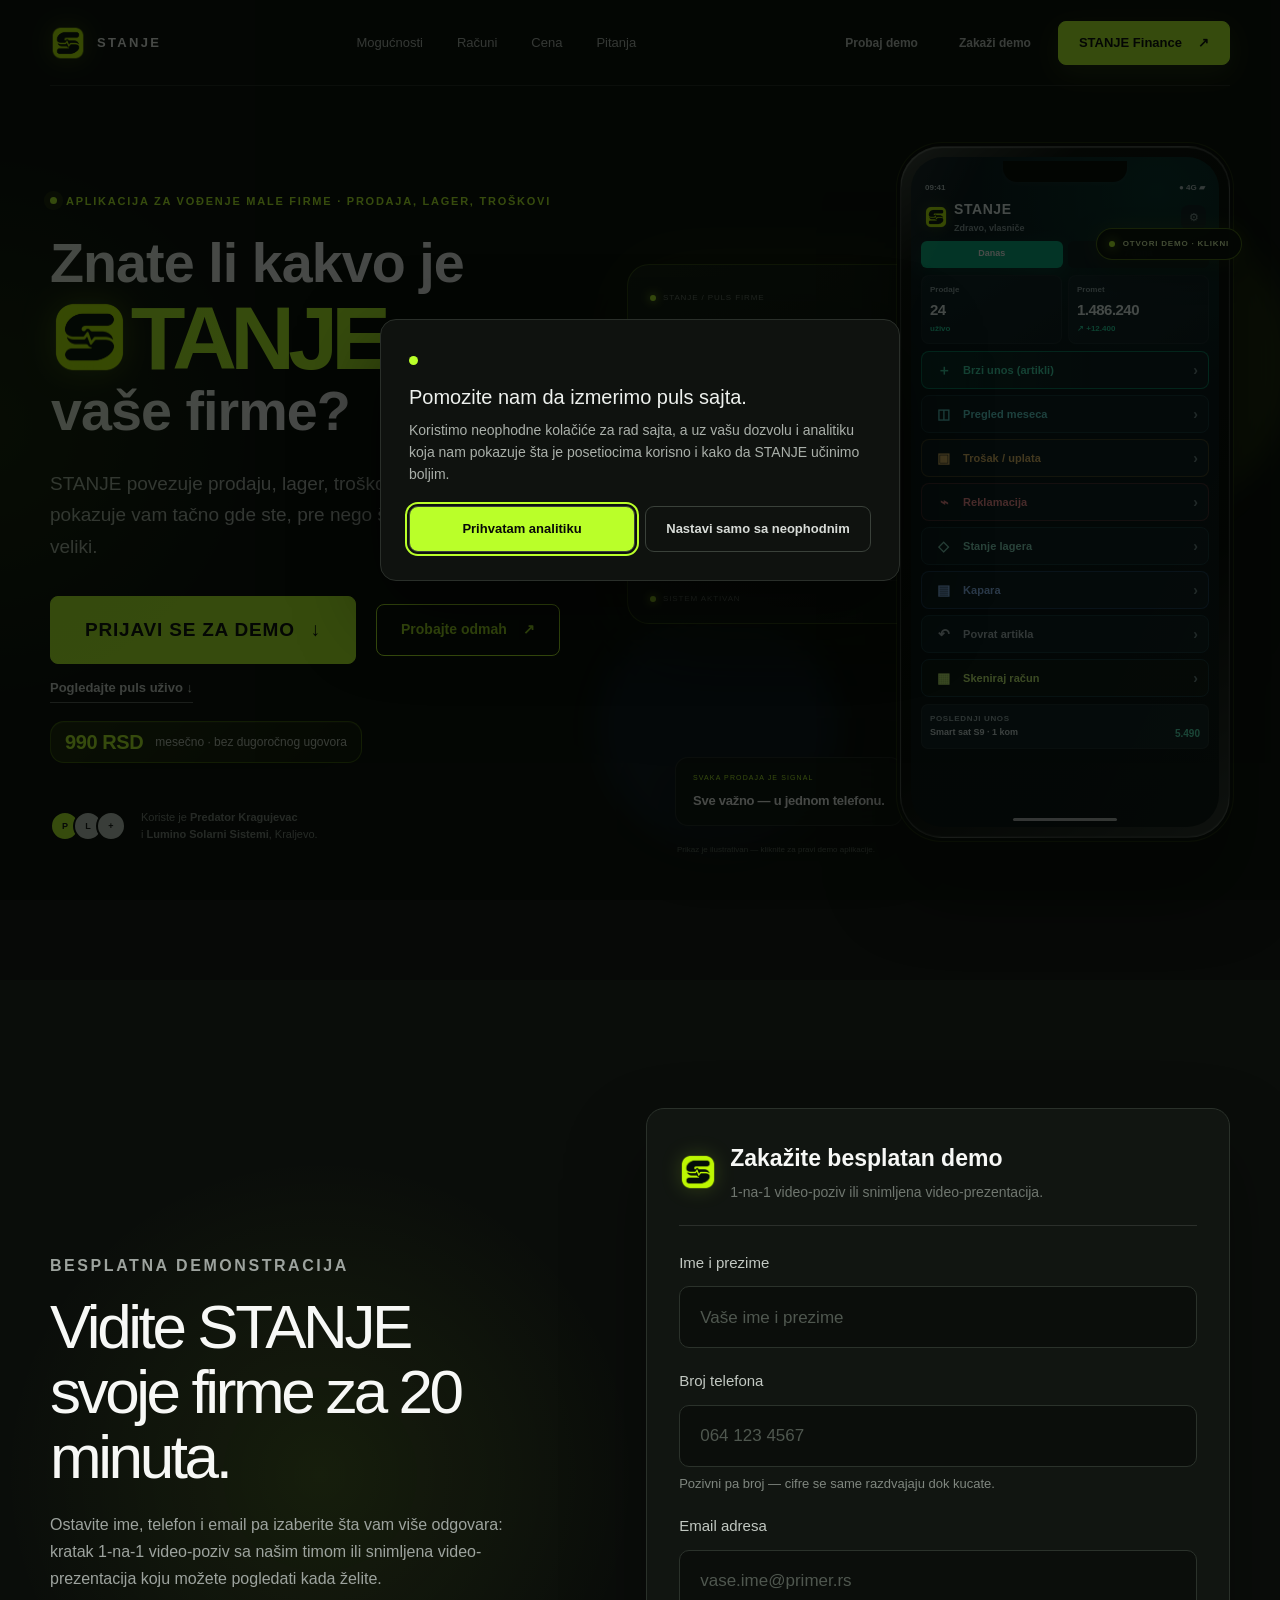
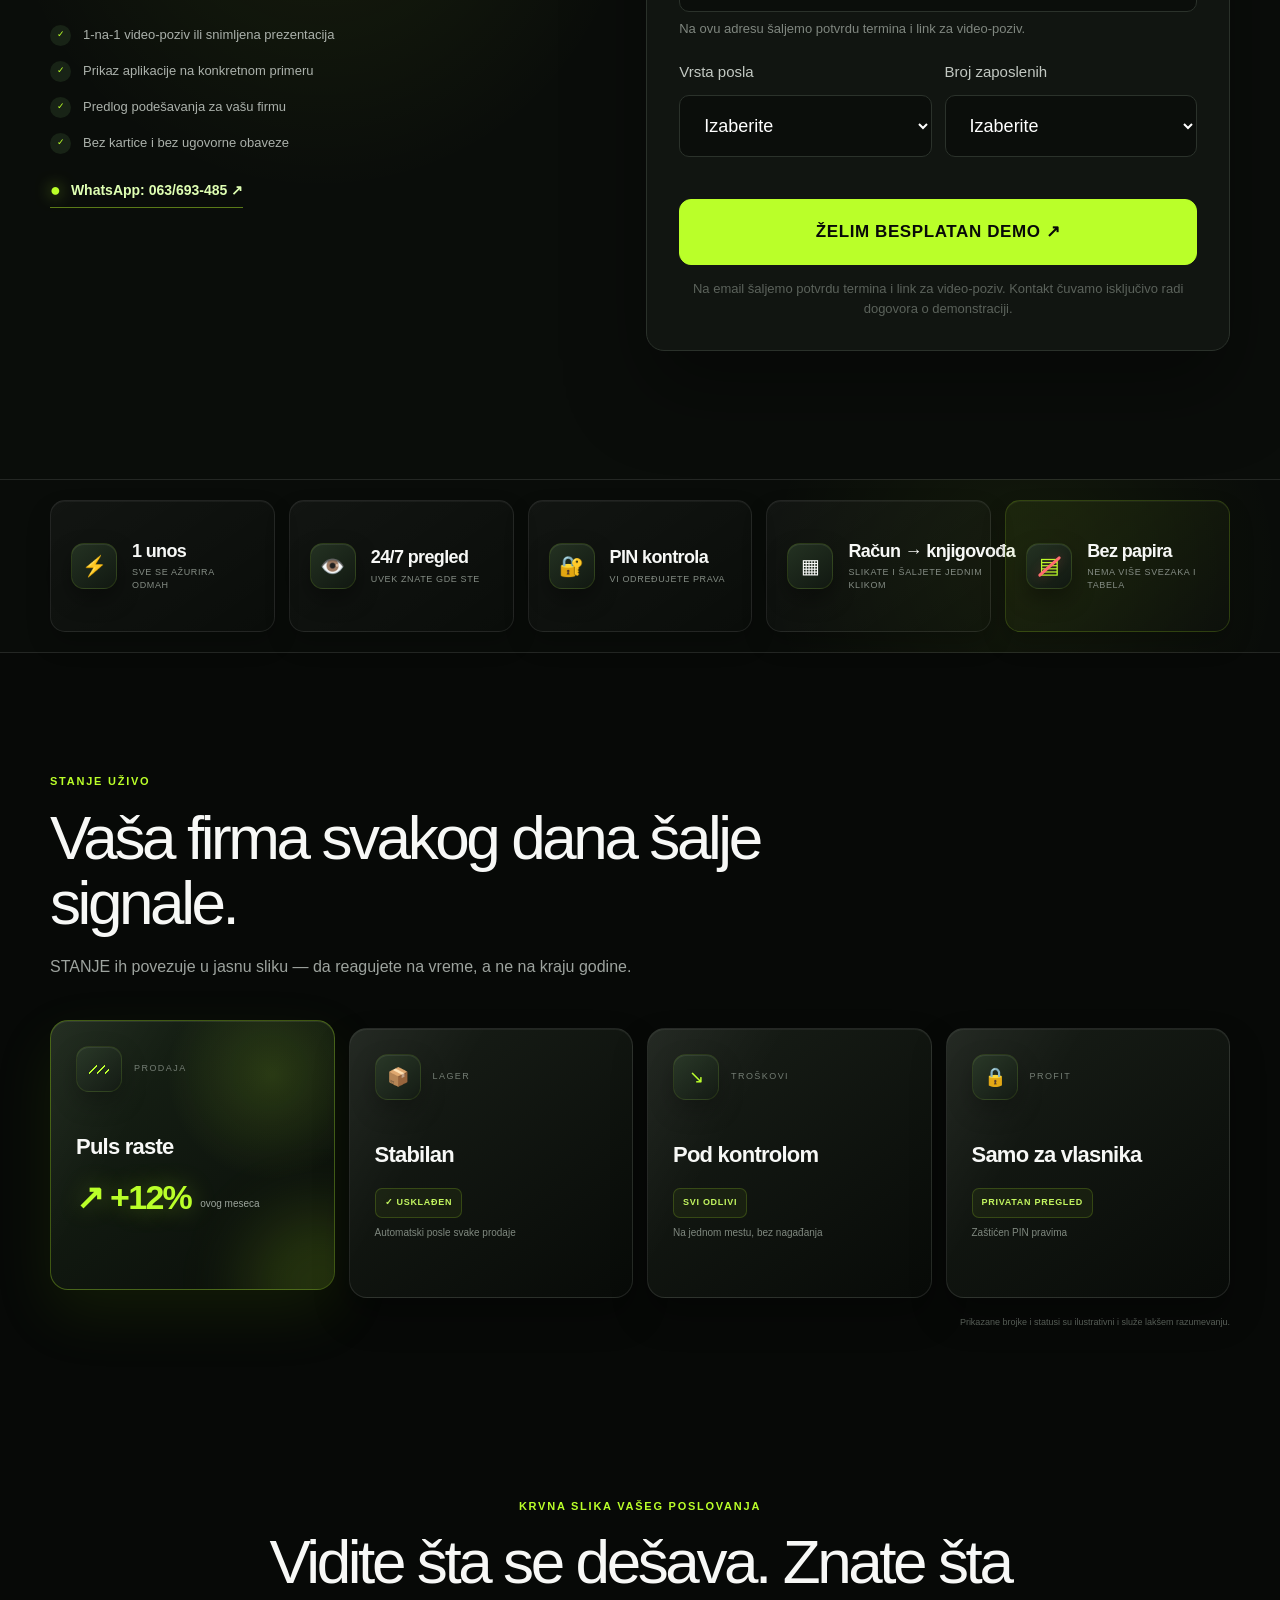
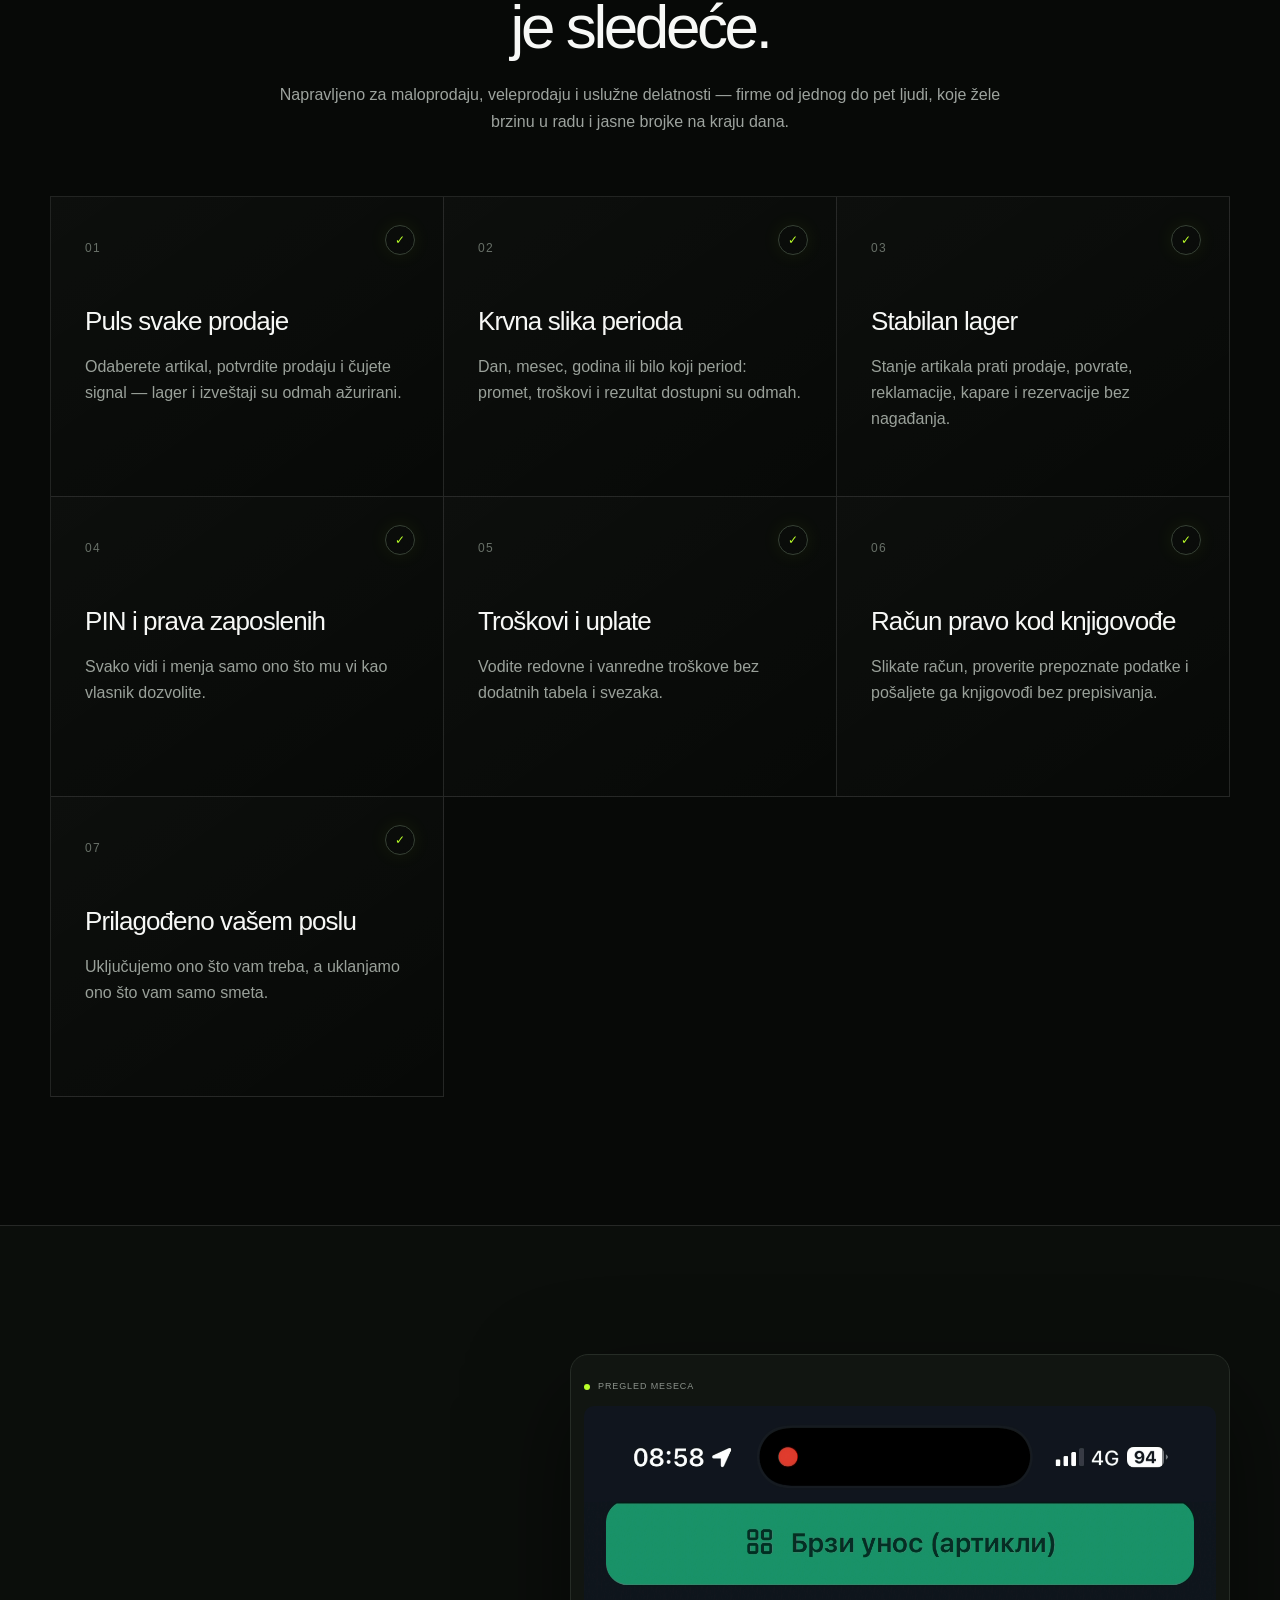
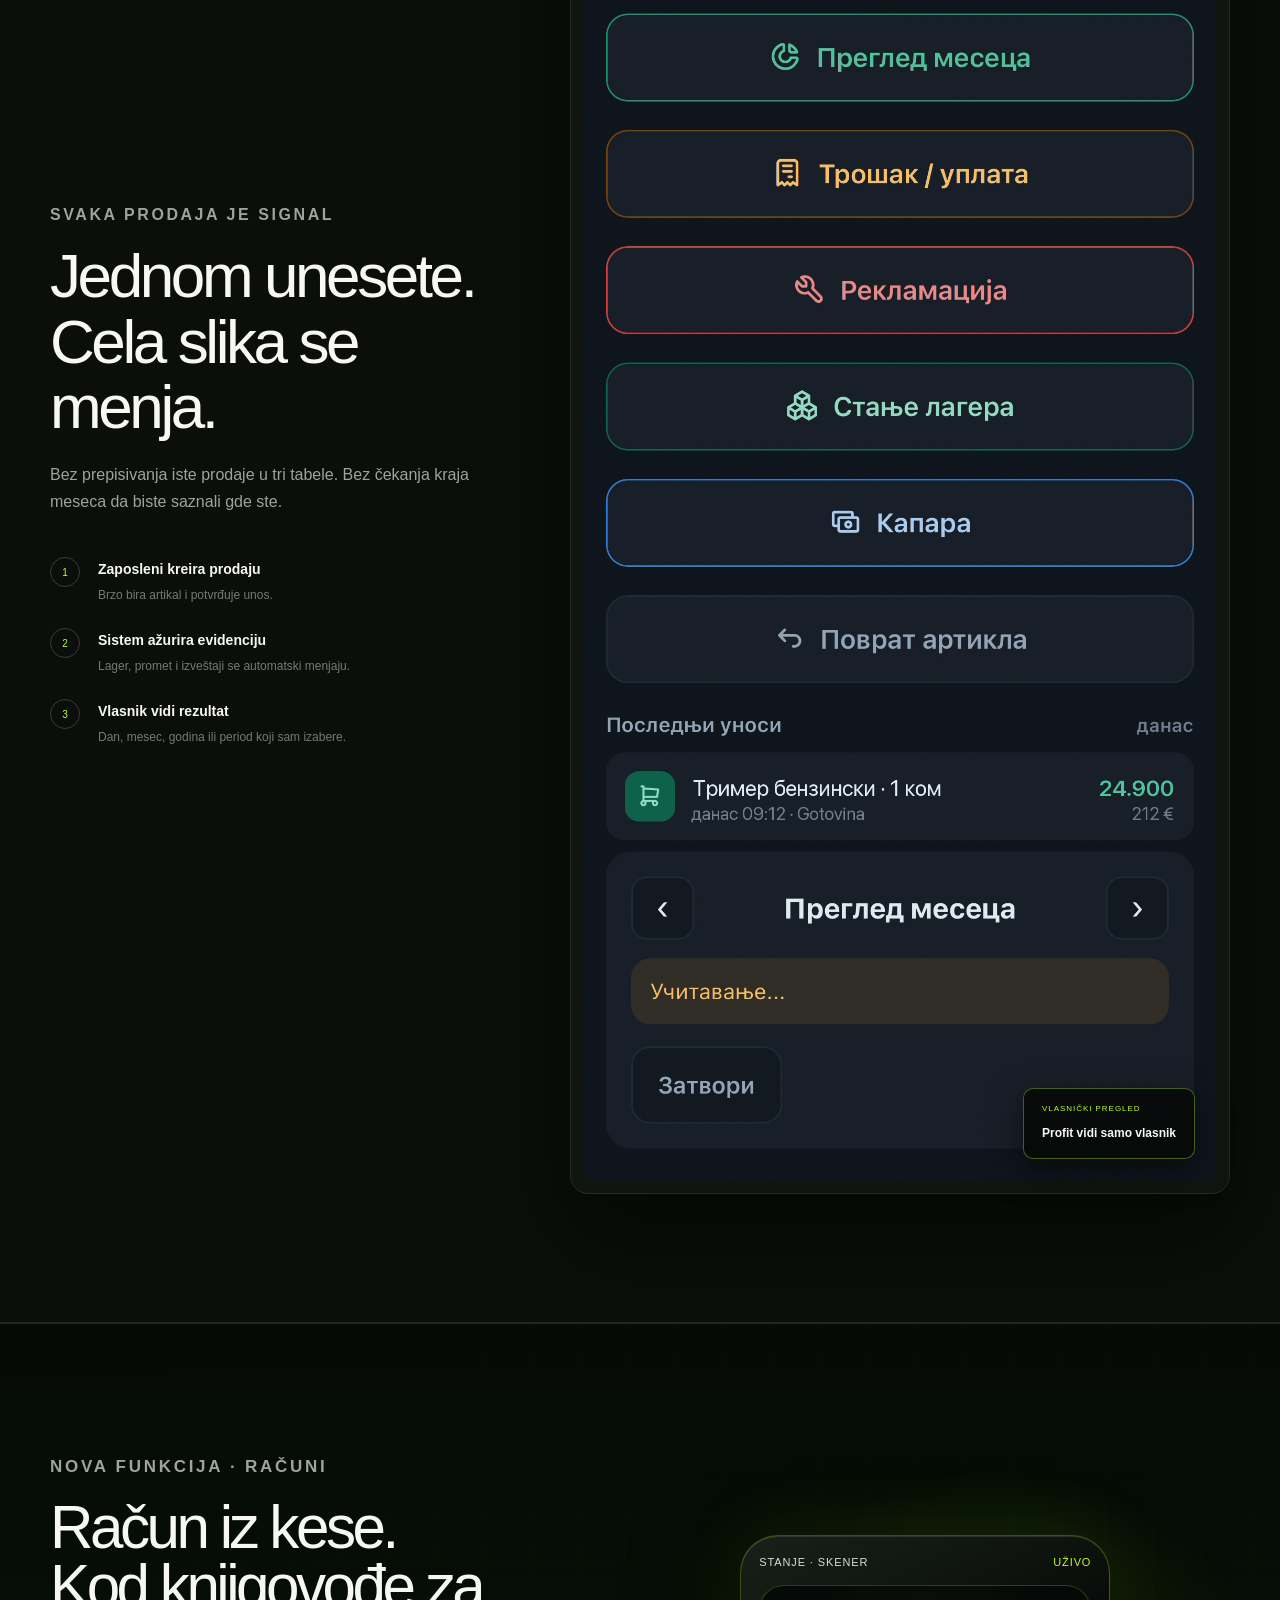
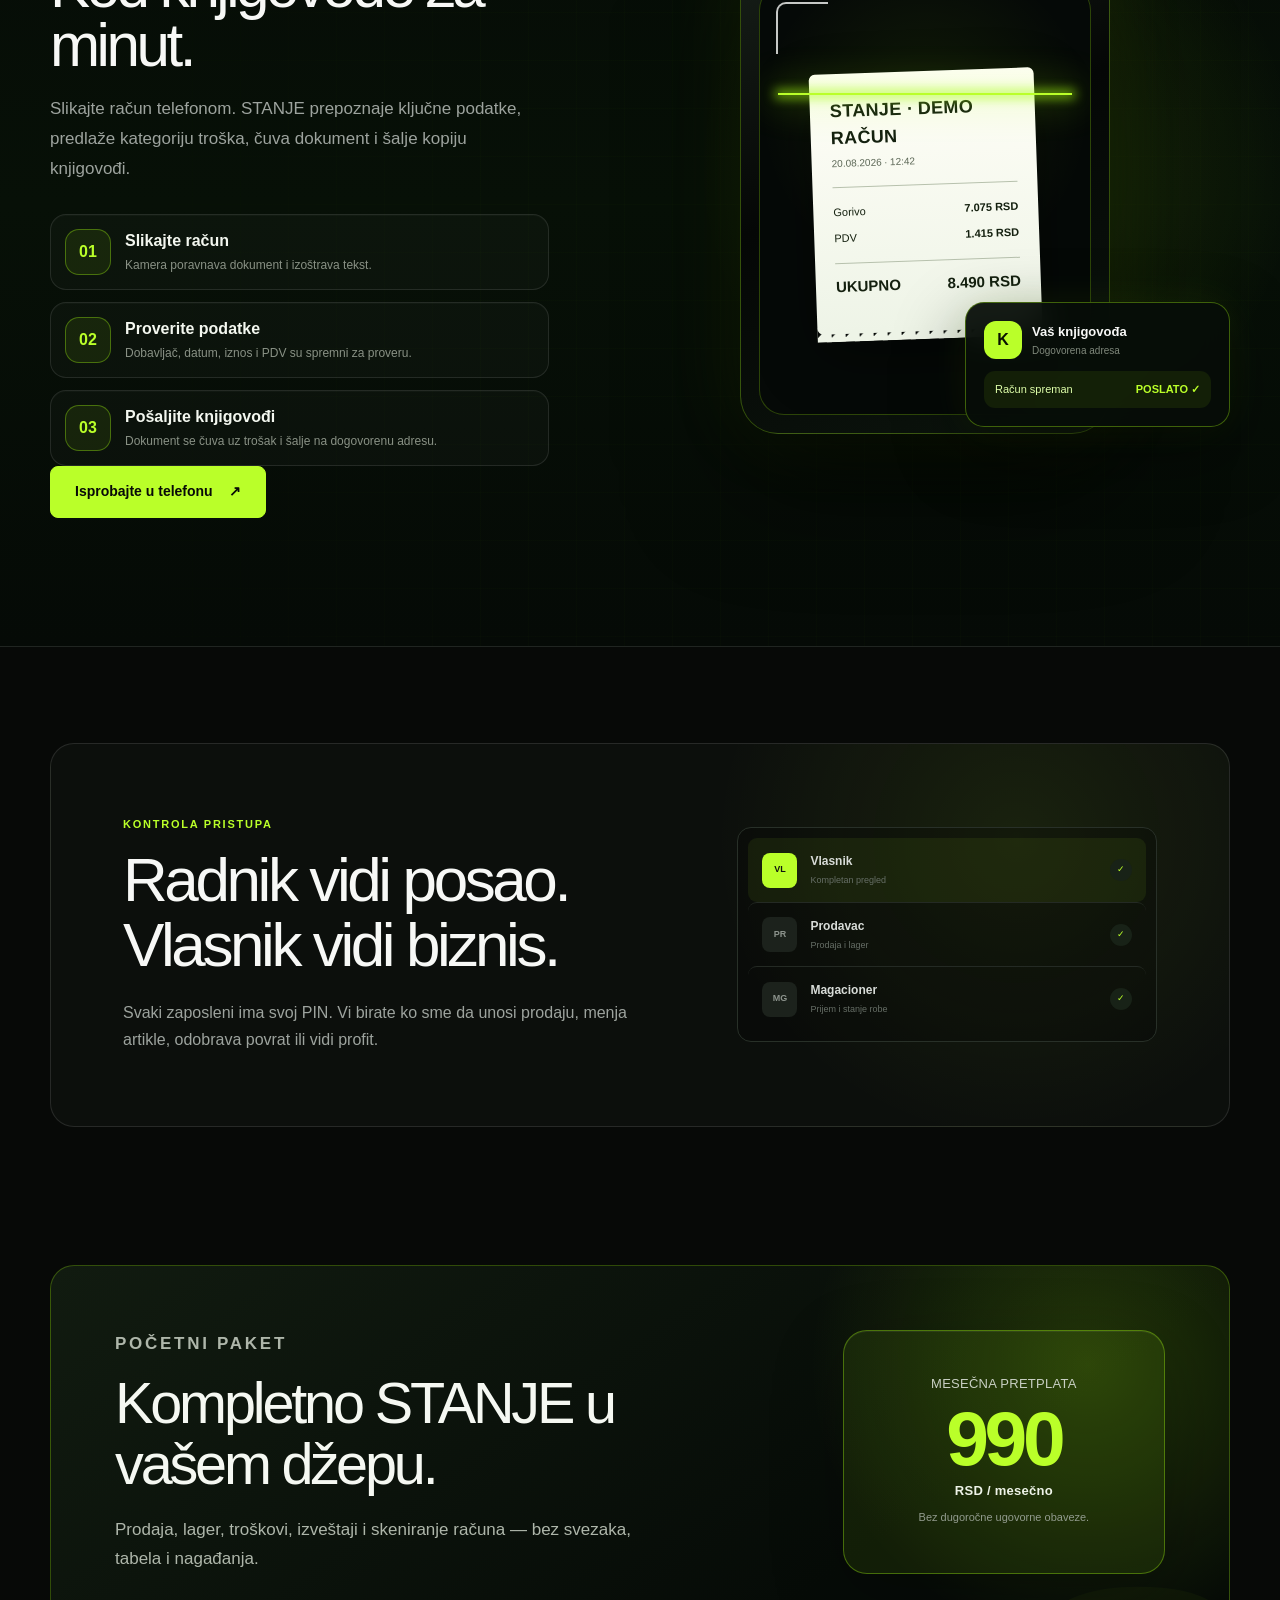
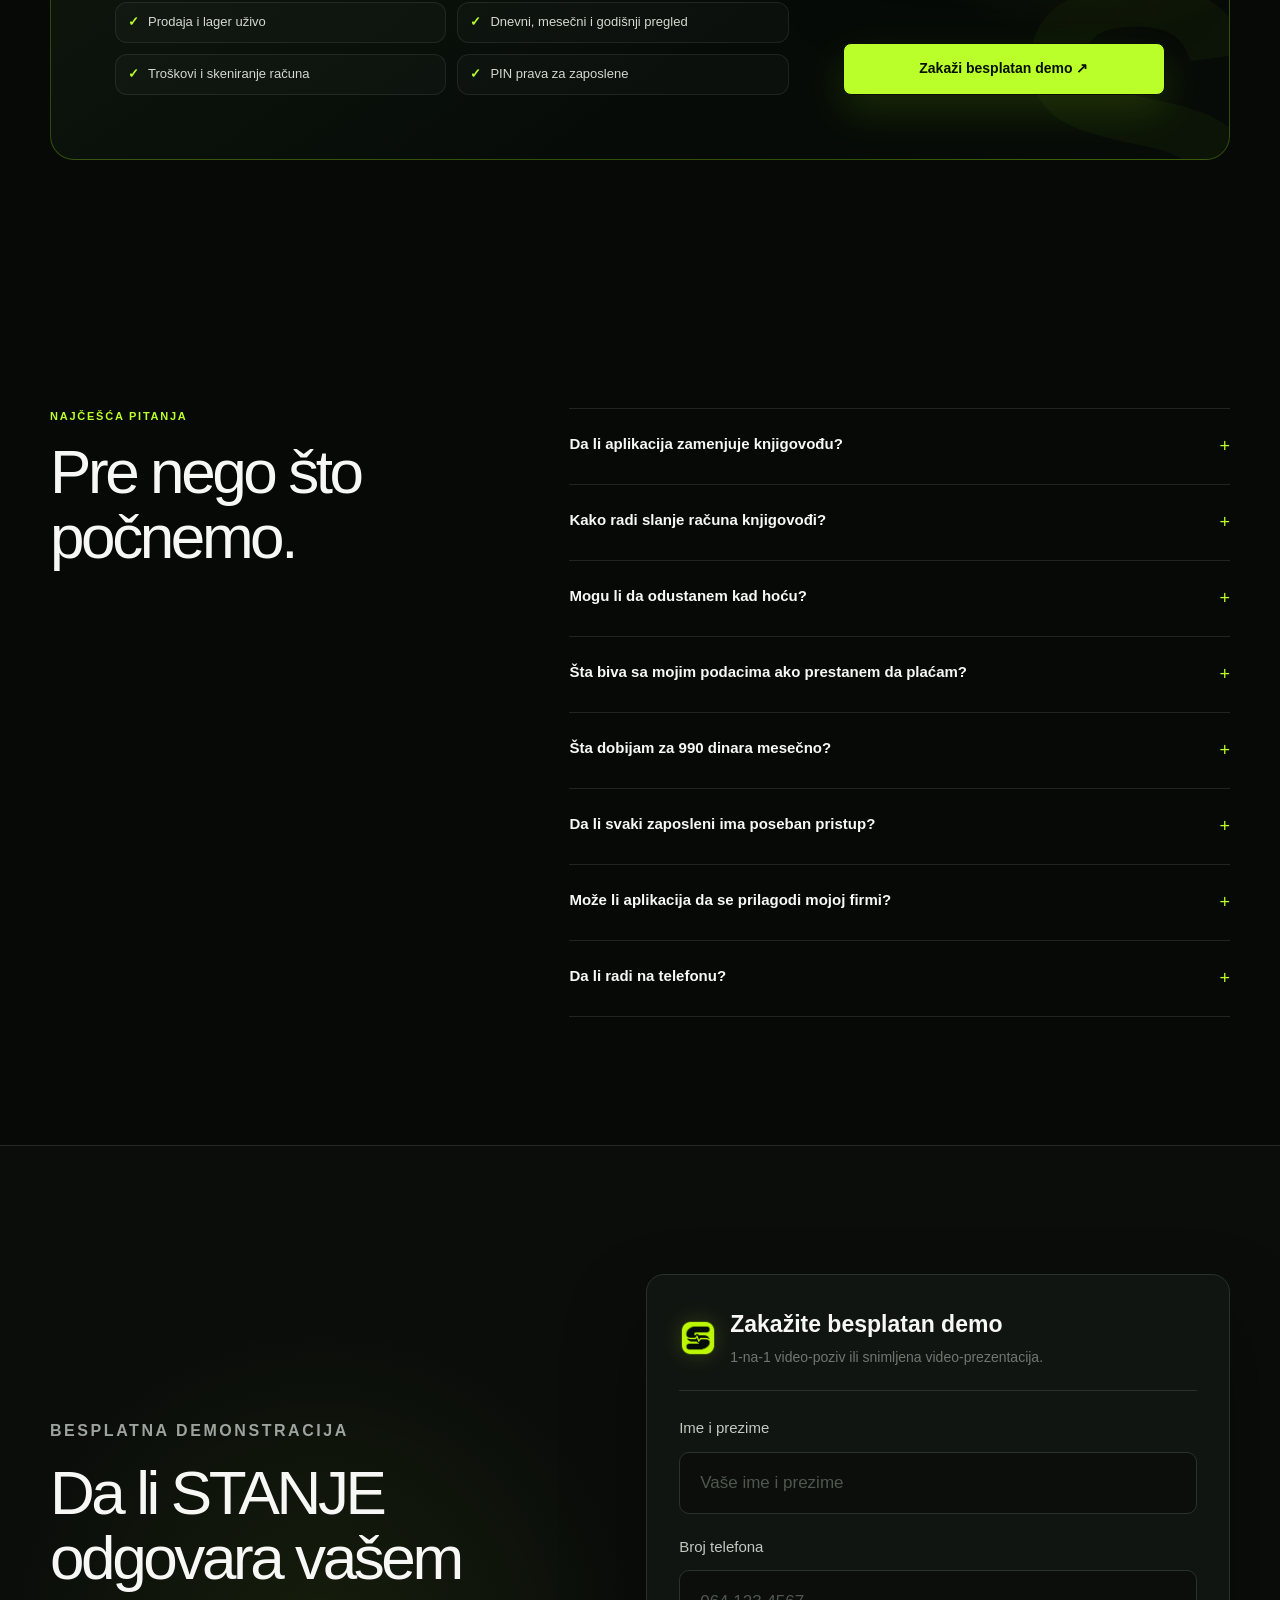
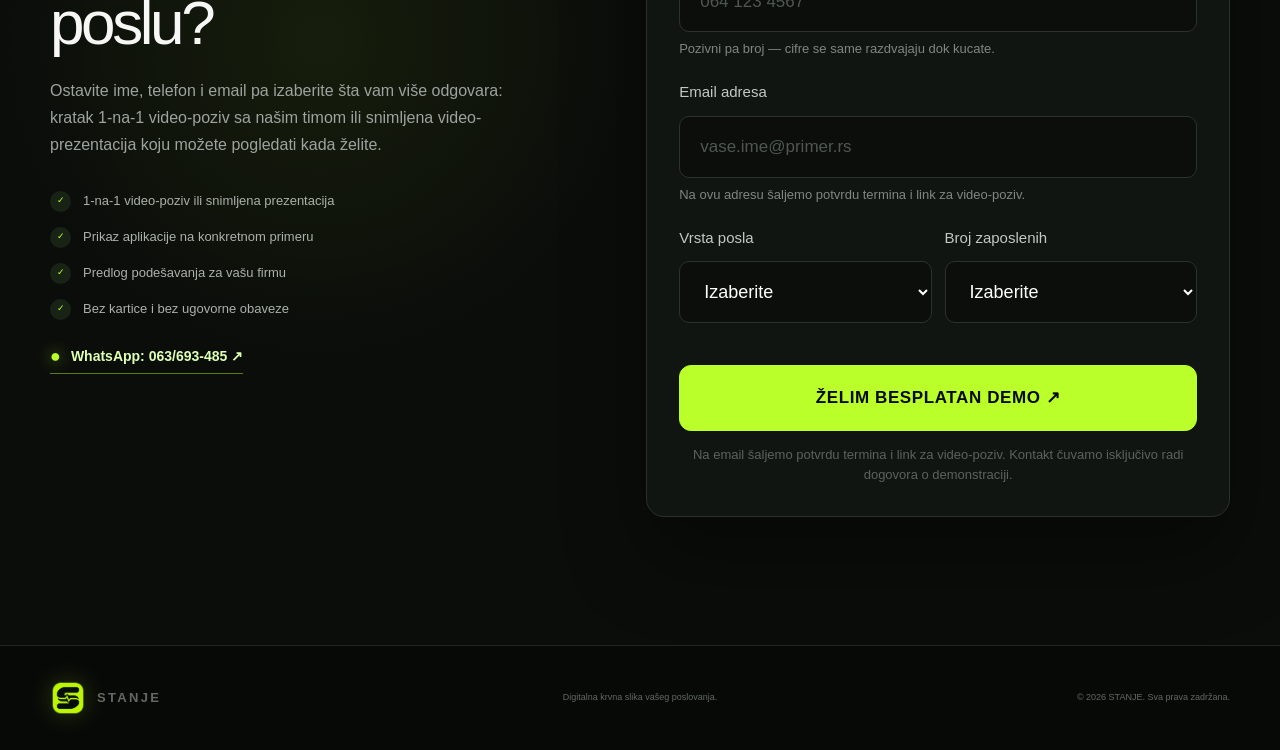
==== commit 37e0c4cb: "Форма за пријаву иде на врх стране, крупнија, са јарким позивом Форма је до сада стајала на дну, иза" ====
--- a/index.html
+++ b/index.html
@@ -30,7 +30,7 @@
 <script type="application/ld+json">{"@context": "https://schema.org", "@type": "FAQPage", "mainEntity": [{"@type": "Question", "name": "Da li aplikacija zamenjuje knjigovođu?", "acceptedAnswer": {"@type": "Answer", "text": "Ne. STANJE je operativni sistem za praćenje prodaje, lagera, troškova i rezultata. Vašem knjigovođi ostaje zvanično računovodstvo, a vama svakodnevna kontrola poslovanja."}}, {"@type": "Question", "name": "Kako radi slanje računa knjigovođi?", "acceptedAnswer": {"@type": "Answer", "text": "Slikate račun telefonom, proverite prepoznate podatke i jednim klikom ga čuvate uz trošak i šaljete na dogovorenu adresu knjigovođe. Originalni dokument ostaje sačuvan u vašoj evidenciji."}}, {"@type": "Question", "name": "Mogu li da odustanem kad hoću?", "acceptedAnswer": {"@type": "Answer", "text": "Da. Pretplata se plaća mesečno i nema dugoročne ugovorne obaveze — otkazujete kad želite, bez raskidne naknade."}}, {"@type": "Question", "name": "Šta biva sa mojim podacima ako prestanem da plaćam?", "acceptedAnswer": {"@type": "Answer", "text": "Podaci ostaju vaši. Na vaš zahtev vam ih izvozimo, u obliku koji možete da otvorite i koristite dalje."}}, {"@type": "Question", "name": "Šta dobijam za 990 dinara mesečno?", "acceptedAnswer": {"@type": "Answer", "text": "Početni paket obuhvata prodaju, lager, osnovne izveštaje, troškove i skeniranje računa. Veće posebne dorade i potpuno prilagođeni moduli dogovaraju se zasebno."}}, {"@type": "Question", "name": "Da li svaki zaposleni ima poseban pristup?", "acceptedAnswer": {"@type": "Answer", "text": "Da. Svako dobija svoj PIN, a vlasnik određuje ko može da vidi, unese, izmeni ili obriše određene podatke."}}, {"@type": "Question", "name": "Može li aplikacija da se prilagodi mojoj firmi?", "acceptedAnswer": {"@type": "Answer", "text": "Da. Moduli, nazivi, prava pristupa i način rada mogu da se podese prema vašem procesu. Veće posebne funkcije dogovaraju se zasebno."}}, {"@type": "Question", "name": "Da li radi na telefonu?", "acceptedAnswer": {"@type": "Answer", "text": "Da. Aplikacija je napravljena za brz rad na telefonu, a dostupna je i na računaru i tabletu."}}]}</script>
 </head>
 <body>
-<main><nav class="nav shell" aria-label="Glavna navigacija"><a class="brand" href="#top" aria-label="STANJE početna"><span class="brand-mark"><img src="/assets/stanje-logo.png" alt=""/></span><span>STANJE</span></a><div class="nav-links"><a href="#mogucnosti">Mogućnosti</a><a href="#racuni">Računi</a><a href="#cena">Cena</a><a href="#pitanja">Pitanja</a></div><div class="nav-actions"><a class="nav-demo" href="/demo.html">Probaj demo</a><a class="nav-demo" href="#demo">Zakaži demo</a><a class="button button-small finance-button" href="https://finance.stanje.rs">STANJE Finance <span aria-hidden="true">↗</span></a></div></nav><section class="hero shell" id="top"><div class="hero-copy"><div class="eyebrow"><span class="pulse"></span> Aplikacija za vođenje male firme · prodaja, lager, troškovi</div><h1 class="hero-headline" aria-label="Znate li kakvo je STANJE vaše firme?"><span class="hero-question-line" aria-hidden="true">Znate li kakvo je</span><span class="hero-brand-line" aria-hidden="true"><i class="hero-brand-mark"><img src="/assets/stanje-logo.png" alt=""/></i><b>TANJE</b></span><span class="hero-question-line hero-question-last" aria-hidden="true">vaše firme?</span></h1><p class="hero-lead">STANJE povezuje prodaju, lager, troškove, uplate i profit — i pokazuje vam tačno gde ste, pre nego što mali problem postane veliki.</p><div class="hero-actions"><a class="button" href="#demo">Proverite stanje firme <span aria-hidden="true">↗</span></a><a class="button button-ghost" href="/demo.html">Probajte odmah <span aria-hidden="true">↗</span></a><a class="text-link" href="#puls">Pogledajte puls uživo <span aria-hidden="true">↓</span></a></div><div class="hero-price"><strong>990 RSD</strong><span>mesečno · bez dugoročnog ugovora</span></div><div class="hero-proof"><div class="avatar-stack" aria-hidden="true"><span>P</span><span>L</span><span>+</span></div><p>Koriste je <strong>Predator Kragujevac</strong><br/>i <strong>Lumino Solarni Sistemi</strong>, Kraljevo.</p></div></div><div class="hero-visual" id="puls"><div class="glow glow-one"></div><div class="glow glow-two"></div><div class="pulse-monitor " aria-label="Demo puls prodaje"><div class="monitor-topline"><span><i></i> STANJE / PULS FIRME</span><small>DEMO SIGNAL</small></div><div class="monitor-stats"><div><span>PRODAJE DANAS</span><strong>35</strong></div><div><span>PROMET</span><strong>184.500 <small>RSD</small></strong></div></div><div class="wave-stage" aria-hidden="true"><div class="wave-grid"></div><svg viewBox="0 0 720 150" preserveAspectRatio="none"><path class="wave-shadow" d="M0 82 L112 82 L132 73 L150 82 L188 82 L205 48 L225 121 L248 18 L270 89 L293 74 L322 82 L432 82 L452 73 L470 82 L508 82 L525 48 L545 121 L568 18 L590 89 L613 74 L642 82 L720 82"></path><path class="wave-line" d="M0 82 L112 82 L132 73 L150 82 L188 82 L205 48 L225 121 L248 18 L270 89 L293 74 L322 82 L432 82 L452 73 L470 82 L508 82 L525 48 L545 121 L568 18 L590 89 L613 74 L642 82 L720 82"></path></svg><span class="scan-dot"></span></div><div class="sale-toast"><span>✓</span><div><strong>Prodaja evidentirana</strong><small>Lager i izveštaji ažurirani</small></div><b>+1</b></div><div class="monitor-footer"><span><i></i> Sistem aktivan</span><span>Poslednje osvežavanje: upravo sada</span></div></div><div class="phone-showcase" aria-label="Prikaz aplikacije STANJE na telefonu"><div class="phone-edge"><span class="phone-speaker" aria-hidden="true"></span><div class="app-demo"><div class="app-status"><span>09:41</span><span>● 4G ▰</span></div><div class="app-demo-head"><div class="app-demo-brand"><img src="/assets/stanje-logo.png" alt=""/><span><b>STANJE</b><small>Zdravo, vlasniče</small></span></div><button aria-label="Podešavanja">⚙</button></div><div class="period-switch"><button class="active">Danas</button><button>7 dana</button></div><div class="demo-stats"><div><small>Prodaje</small><strong>24</strong><em>uživo</em></div><div><small>Promet</small><strong>1.486.240</strong><em>↗ +12.400</em></div></div><div class="demo-actions"><button class="demo-action green"><span>＋</span>Brzi unos (artikli)<i>›</i></button><button class="demo-action teal"><span>◫</span>Pregled meseca<i>›</i></button><button class="demo-action gold"><span>▣</span>Trošak / uplata<i>›</i></button><button class="demo-action red"><span>⌁</span>Reklamacija<i>›</i></button><button class="demo-action mint"><span>◇</span>Stanje lagera<i>›</i></button><button class="demo-action blue"><span>▤</span>Kapara<i>›</i></button><button class="demo-action gray"><span>↶</span>Povrat artikla<i>›</i></button><button class="demo-action lime"><span>▦</span>Skeniraj račun<i>›</i></button></div><div class="demo-recent"><span>Poslednji unos</span><b>Smart sat S9 · 1 kom</b><strong>5.490</strong></div><div class="demo-homebar"></div></div><span class="phone-shine" aria-hidden="true"></span></div><div class="phone-badge"><i></i> OTVORI DEMO · KLIKNI</div></div><div class="hero-signal-label"><span>SVAKA PRODAJA JE SIGNAL</span><strong>Sve važno — u jednom telefonu.</strong></div><p class="demo-note hero-demo-note">Prikaz je ilustrativan — kliknite za pravi demo aplikacije.</p></div></section><section class="proof-strip" aria-label="Glavne prednosti"><div class="shell proof-grid"><div class="proof-item"><span class="proof-icon" aria-hidden="true">⚡</span><div><strong>1 unos</strong><small>Sve se ažurira odmah</small></div></div><div class="proof-item"><span class="proof-icon" aria-hidden="true">👁️</span><div><strong>24/7 pregled</strong><small>Uvek znate gde ste</small></div></div><div class="proof-item"><span class="proof-icon" aria-hidden="true">🔐</span><div><strong>PIN kontrola</strong><small>Vi određujete prava</small></div></div><div class="proof-item"><span class="proof-icon" aria-hidden="true">▦</span><div><strong>Račun → knjigovođa</strong><small>Slikate i šaljete jednim klikom</small></div></div><div class="proof-item proof-paper"><span class="proof-icon paper-off-icon" aria-hidden="true"><i>▤</i></span><div><strong>Bez papira</strong><small>Nema više svezaka i tabela</small></div></div></div></section><section class="vitals shell" id="stanje-uzivo" aria-label="Vitalni parametri firme"><div class="vitals-heading"><p class="kicker">STANJE UŽIVO</p><h2>Vaša firma svakog dana šalje signale.</h2><p>STANJE ih povezuje u jasnu sliku — da reagujete na vreme, a ne na kraju godine.</p></div><div class="vitals-grid"><article class="vital-primary"><div class="vital-top"><div class="vital-icon"><span class="mini-wave"></span></div><span>PRODAJA</span></div><strong>Puls raste</strong><div class="vital-metric"><b>↗ +12%</b><small>ovog meseca</small></div><i class="vital-glow" aria-hidden="true"></i></article><article><div class="vital-top"><div class="vital-icon" aria-hidden="true">📦</div><span>LAGER</span></div><strong>Stabilan</strong><div class="vital-status"><b>✓ USKLAĐEN</b><small>Automatski posle svake prodaje</small></div></article><article><div class="vital-top"><div class="vital-icon" aria-hidden="true">↘</div><span>TROŠKOVI</span></div><strong>Pod kontrolom</strong><div class="vital-status"><b>SVI ODLIVI</b><small>Na jednom mestu, bez nagađanja</small></div></article><article><div class="vital-top"><div class="vital-icon" aria-hidden="true">🔒</div><span>PROFIT</span></div><strong>Samo za vlasnika</strong><div class="vital-status"><b>PRIVATAN PREGLED</b><small>Zaštićen PIN pravima</small></div></article></div><p class="illustrative-note">Prikazane brojke i statusi su ilustrativni i služe lakšem razumevanju.</p></section><section class="section shell" id="mogucnosti"><div class="section-heading"><p class="kicker">Krvna slika vašeg poslovanja</p><h2>Vidite šta se dešava. Znate šta je sledeće.</h2><p>Napravljeno za maloprodaju, veleprodaju i uslužne delatnosti — firme od jednog do pet ljudi, koje žele brzinu u radu i jasne brojke na kraju dana.</p></div><div class="feature-grid"><article class="feature-card"><span>01</span><h3>Puls svake prodaje</h3><p>Odaberete artikal, potvrdite prodaju i čujete signal — lager i izveštaji su odmah ažurirani.</p><i aria-hidden="true">✓</i></article><article class="feature-card"><span>02</span><h3>Krvna slika perioda</h3><p>Dan, mesec, godina ili bilo koji period: promet, troškovi i rezultat dostupni su odmah.</p><i aria-hidden="true">✓</i></article><article class="feature-card"><span>03</span><h3>Stabilan lager</h3><p>Stanje artikala prati prodaje, povrate, reklamacije, kapare i rezervacije bez nagađanja.</p><i aria-hidden="true">✓</i></article><article class="feature-card"><span>04</span><h3>PIN i prava zaposlenih</h3><p>Svako vidi i menja samo ono što mu vi kao vlasnik dozvolite.</p><i aria-hidden="true">✓</i></article><article class="feature-card"><span>05</span><h3>Troškovi i uplate</h3><p>Vodite redovne i vanredne troškove bez dodatnih tabela i svezaka.</p><i aria-hidden="true">✓</i></article><article class="feature-card"><span>06</span><h3>Račun pravo kod knjigovođe</h3><p>Slikate račun, proverite prepoznate podatke i pošaljete ga knjigovođi bez prepisivanja.</p><i aria-hidden="true">✓</i></article><article class="feature-card"><span>07</span><h3>Prilagođeno vašem poslu</h3><p>Uključujemo ono što vam treba, a uklanjamo ono što vam samo smeta.</p><i aria-hidden="true">✓</i></article></div></section><section class="section workflow-section" id="kako-radi"><div class="shell workflow-grid"><div class="workflow-copy"><p class="kicker">Svaka prodaja je signal</p><h2>Jednom unesete. Cela slika se menja.</h2><p>Bez prepisivanja iste prodaje u tri tabele. Bez čekanja kraja meseca da biste saznali gde ste.</p><ol class="steps"><li><span>1</span><div><strong>Zaposleni kreira prodaju</strong><p>Brzo bira artikal i potvrđuje unos.</p></div></li><li><span>2</span><div><strong>Sistem ažurira evidenciju</strong><p>Lager, promet i izveštaji se automatski menjaju.</p></div></li><li><span>3</span><div><strong>Vlasnik vidi rezultat</strong><p>Dan, mesec, godina ili period koji sam izabere.</p></div></li></ol></div><div class="dashboard-frame"><div class="dashboard-label"><span></span> Pregled meseca</div><img src="/assets/control-month.png" alt="Prikaz mesečnog izveštaja u aplikaciji STANJE"/><div class="owner-only"><span>Vlasnički pregled</span><strong>Profit vidi samo vlasnik</strong></div></div></div></section><section class="section receipt-section" id="racuni"><div class="shell receipt-grid"><div class="receipt-copy"><p class="kicker">NOVA FUNKCIJA · RAČUNI</p><h2>Račun iz kese.<br/>Kod knjigovođe za minut.</h2><p>Slikajte račun telefonom. STANJE prepoznaje ključne podatke, predlaže kategoriju troška, čuva dokument i šalje kopiju knjigovođi.</p><ol class="receipt-steps"><li class="receipt-step"><span>01</span><div><strong>Slikajte račun</strong><small>Kamera poravnava dokument i izoštrava tekst.</small></div></li><li class="receipt-step"><span>02</span><div><strong>Proverite podatke</strong><small>Dobavljač, datum, iznos i PDV su spremni za proveru.</small></div></li><li class="receipt-step"><span>03</span><div><strong>Pošaljite knjigovođi</strong><small>Dokument se čuva uz trošak i šalje na dogovorenu adresu.</small></div></li></ol><a class="button" href="#puls">Isprobajte u telefonu <span aria-hidden="true">↗</span></a></div><div class="receipt-visual" aria-label="Prikaz skeniranja računa i slanja knjigovođi"><div class="receipt-phone"><div class="receipt-phone-bar"><span>STANJE · SKENER</span><span>UŽIVO</span></div><div class="scan-frame"><span class="scan-beam"></span><div class="paper-receipt"><b>STANJE · DEMO RAČUN</b><span>20.08.2026 · 12:42</span><div class="receipt-rule"></div><p class="receipt-line"><span>Gorivo</span><strong>7.075 RSD</strong></p><p class="receipt-line"><span>PDV</span><strong>1.415 RSD</strong></p><p class="receipt-line total"><span>UKUPNO</span><strong>8.490 RSD</strong></p></div></div></div><div class="accountant-card"><div class="accountant-card-head"><span class="accountant-avatar">K</span><div><strong>Vaš knjigovođa</strong><small>Dogovorena adresa</small></div></div><div class="accountant-status"><span>Račun spreman</span><b>POSLATO ✓</b></div></div></div></div></section><section class="section permissions shell"><div class="permissions-card"><div><p class="kicker">Kontrola pristupa</p><h2>Radnik vidi posao.<br/>Vlasnik vidi biznis.</h2><p>Svaki zaposleni ima svoj PIN. Vi birate ko sme da unosi prodaju, menja artikle, odobrava povrat ili vidi profit.</p></div><div class="role-panel"><div class="role owner"><span>VL</span><div><strong>Vlasnik</strong><small>Kompletan pregled</small></div><i>✓</i></div><div class="role"><span>PR</span><div><strong>Prodavac</strong><small>Prodaja i lager</small></div><i>✓</i></div><div class="role"><span>MG</span><div><strong>Magacioner</strong><small>Prijem i stanje robe</small></div><i>✓</i></div></div></div></section><section class="section offer shell" id="cena"><div class="offer-card"><div class="offer-intro"><p class="kicker">Početni paket</p><h2>Kompletno STANJE u vašem džepu.</h2><p>Prodaja, lager, troškovi, izveštaji i skeniranje računa — bez svezaka, tabela i nagađanja.</p></div><div class="price"><span>Mesečna pretplata</span><strong>990 <small>RSD / mesečno</small></strong><p>Bez dugoročne ugovorne obaveze.</p></div><ul class="offer-list"><li>Prodaja i lager uživo</li><li>Dnevni, mesečni i godišnji pregled</li><li>Troškovi i skeniranje računa</li><li>PIN prava za zaposlene</li></ul><a class="button light-button" href="#demo">Zakaži besplatan demo ↗</a></div></section><section class="section faq shell" id="pitanja"><div class="section-heading left-heading"><p class="kicker">Najčešća pitanja</p><h2>Pre nego što počnemo.</h2></div><div class="faq-list"><details><summary>Da li aplikacija zamenjuje knjigovođu?<span>+</span></summary><p>Ne. STANJE je operativni sistem za praćenje prodaje, lagera, troškova i rezultata. Vašem knjigovođi ostaje zvanično računovodstvo, a vama svakodnevna kontrola poslovanja.</p></details><details><summary>Kako radi slanje računa knjigovođi?<span>+</span></summary><p>Slikate račun telefonom, proverite prepoznate podatke i jednim klikom ga čuvate uz trošak i šaljete na dogovorenu adresu knjigovođe. Originalni dokument ostaje sačuvan u vašoj evidenciji.</p></details><details><summary>Mogu li da odustanem kad hoću?<span>+</span></summary><p>Da. Pretplata se plaća mesečno i nema dugoročne ugovorne obaveze — otkazujete kad želite, bez raskidne naknade.</p></details><details><summary>Šta biva sa mojim podacima ako prestanem da plaćam?<span>+</span></summary><p>Podaci ostaju vaši. Na vaš zahtev vam ih izvozimo, u obliku koji možete da otvorite i koristite dalje.</p></details><details><summary>Šta dobijam za 990 dinara mesečno?<span>+</span></summary><p>Početni paket obuhvata prodaju, lager, osnovne izveštaje, troškove i skeniranje računa. Veće posebne dorade i potpuno prilagođeni moduli dogovaraju se zasebno.</p></details><details><summary>Da li svaki zaposleni ima poseban pristup?<span>+</span></summary><p>Da. Svako dobija svoj PIN, a vlasnik određuje ko može da vidi, unese, izmeni ili obriše određene podatke.</p></details><details><summary>Može li aplikacija da se prilagodi mojoj firmi?<span>+</span></summary><p>Da. Moduli, nazivi, prava pristupa i način rada mogu da se podese prema vašem procesu. Veće posebne funkcije dogovaraju se zasebno.</p></details><details><summary>Da li radi na telefonu?<span>+</span></summary><p>Da. Aplikacija je napravljena za brz rad na telefonu, a dostupna je i na računaru i tabletu.</p></details></div></section><section class="section demo-section" id="demo"><div class="shell demo-grid"><div class="demo-copy"><p class="kicker">Besplatna demonstracija</p><h2>Da li STANJE odgovara vašem poslu?</h2><p>Ostavite ime, telefon i email pa izaberite šta vam više odgovara: kratak 1-na-1 video-poziv sa našim timom ili snimljena video-prezentacija koju možete pogledati kada želite.</p><ul><li><span>✓</span> 1-na-1 video-poziv ili snimljena prezentacija</li><li><span>✓</span> Prikaz aplikacije na konkretnom primeru</li><li><span>✓</span> Predlog podešavanja za vašu firmu</li><li><span>✓</span> Bez kartice i bez ugovorne obaveze</li></ul><a class="whatsapp-contact" href="https://wa.me/38163693485?text=Zdravo%2C%20zanima%20me%20STANJE%20aplikacija." target="_blank" rel="noreferrer"><span aria-hidden="true">●</span> WhatsApp: 063/693-485 ↗</a></div><form class="lead-form"><div class="form-header"><span class="form-brand-mark"><img src="/assets/stanje-logo.png" alt=""/></span><div><strong>Zakažite besplatan demo</strong><small>1-na-1 video-poziv ili snimljena video-prezentacija.</small></div></div><label>Ime i prezime<input type="text" placeholder="Vaše ime i prezime" autocomplete="name" required="" minlength="3" name="name"/></label><label>Broj telefona<input type="tel" placeholder="064 123 4567" autocomplete="tel" required="" inputmode="tel" maxlength="17" name="phone"/><small class="polje-savet">Pozivni pa broj — cifre se same razdvajaju dok kucate.</small></label><label>Email adresa<input type="email" placeholder="vase.ime@primer.rs" autocomplete="email" required="" inputmode="email" autocapitalize="none" spellcheck="false" name="email"/><small class="polje-savet">Na ovu adresu šaljemo potvrdu termina i link za video-poziv.</small></label><div class="field-row"><label>Vrsta posla<select name="businessType" required=""><option value="" disabled="" selected="">Izaberite</option><option>Online prodaja</option><option>Maloprodaja</option><option>Veleprodaja</option><option>Uslužna delatnost</option><option>Drugo</option></select></label><label>Broj zaposlenih<select name="teamSize" required=""><option value="" disabled="" selected="">Izaberite</option><option>Radim sam/a</option><option>2–5</option><option>6–10</option><option>11+</option></select></label></div><input class="honeypot" tabindex="-1" autocomplete="off" aria-hidden="true" name="website"/><button class="button submit-button" type="submit">Želim besplatan demo ↗</button><p class="privacy-note">Na email šaljemo potvrdu termina i link za video-poziv. Kontakt čuvamo isključivo radi dogovora o demonstraciji.</p></form></div></section><footer><div class="shell footer-grid"><a class="brand" href="#top" aria-label="STANJE početna"><span class="brand-mark"><img src="/assets/stanje-logo.png" alt=""/></span><span>STANJE</span></a><p>Digitalna krvna slika vašeg poslovanja.</p><p>© 2026 STANJE. Sva prava zadržana.</p></div></footer></main>
+<main><nav class="nav shell" aria-label="Glavna navigacija"><a class="brand" href="#top" aria-label="STANJE početna"><span class="brand-mark"><img src="/assets/stanje-logo.png" alt=""/></span><span>STANJE</span></a><div class="nav-links"><a href="#mogucnosti">Mogućnosti</a><a href="#racuni">Računi</a><a href="#cena">Cena</a><a href="#pitanja">Pitanja</a></div><div class="nav-actions"><a class="nav-demo" href="/demo.html">Probaj demo</a><a class="nav-demo" href="#demo">Zakaži demo</a><a class="button button-small finance-button" href="https://finance.stanje.rs">STANJE Finance <span aria-hidden="true">↗</span></a></div></nav><section class="hero shell" id="top"><div class="hero-copy"><div class="eyebrow"><span class="pulse"></span> Aplikacija za vođenje male firme · prodaja, lager, troškovi</div><h1 class="hero-headline" aria-label="Znate li kakvo je STANJE vaše firme?"><span class="hero-question-line" aria-hidden="true">Znate li kakvo je</span><span class="hero-brand-line" aria-hidden="true"><i class="hero-brand-mark"><img src="/assets/stanje-logo.png" alt=""/></i><b>TANJE</b></span><span class="hero-question-line hero-question-last" aria-hidden="true">vaše firme?</span></h1><p class="hero-lead">STANJE povezuje prodaju, lager, troškove, uplate i profit — i pokazuje vam tačno gde ste, pre nego što mali problem postane veliki.</p><div class="hero-actions"><a class="button button-poziv" href="#demo">PRIJAVI SE ZA DEMO <span aria-hidden="true">↓</span></a><a class="button button-ghost" href="/demo.html">Probajte odmah <span aria-hidden="true">↗</span></a><a class="text-link" href="#puls">Pogledajte puls uživo <span aria-hidden="true">↓</span></a></div><div class="hero-price"><strong>990 RSD</strong><span>mesečno · bez dugoročnog ugovora</span></div><div class="hero-proof"><div class="avatar-stack" aria-hidden="true"><span>P</span><span>L</span><span>+</span></div><p>Koriste je <strong>Predator Kragujevac</strong><br/>i <strong>Lumino Solarni Sistemi</strong>, Kraljevo.</p></div></div><div class="hero-visual" id="puls"><div class="glow glow-one"></div><div class="glow glow-two"></div><div class="pulse-monitor " aria-label="Demo puls prodaje"><div class="monitor-topline"><span><i></i> STANJE / PULS FIRME</span><small>DEMO SIGNAL</small></div><div class="monitor-stats"><div><span>PRODAJE DANAS</span><strong>35</strong></div><div><span>PROMET</span><strong>184.500 <small>RSD</small></strong></div></div><div class="wave-stage" aria-hidden="true"><div class="wave-grid"></div><svg viewBox="0 0 720 150" preserveAspectRatio="none"><path class="wave-shadow" d="M0 82 L112 82 L132 73 L150 82 L188 82 L205 48 L225 121 L248 18 L270 89 L293 74 L322 82 L432 82 L452 73 L470 82 L508 82 L525 48 L545 121 L568 18 L590 89 L613 74 L642 82 L720 82"></path><path class="wave-line" d="M0 82 L112 82 L132 73 L150 82 L188 82 L205 48 L225 121 L248 18 L270 89 L293 74 L322 82 L432 82 L452 73 L470 82 L508 82 L525 48 L545 121 L568 18 L590 89 L613 74 L642 82 L720 82"></path></svg><span class="scan-dot"></span></div><div class="sale-toast"><span>✓</span><div><strong>Prodaja evidentirana</strong><small>Lager i izveštaji ažurirani</small></div><b>+1</b></div><div class="monitor-footer"><span><i></i> Sistem aktivan</span><span>Poslednje osvežavanje: upravo sada</span></div></div><div class="phone-showcase" aria-label="Prikaz aplikacije STANJE na telefonu"><div class="phone-edge"><span class="phone-speaker" aria-hidden="true"></span><div class="app-demo"><div class="app-status"><span>09:41</span><span>● 4G ▰</span></div><div class="app-demo-head"><div class="app-demo-brand"><img src="/assets/stanje-logo.png" alt=""/><span><b>STANJE</b><small>Zdravo, vlasniče</small></span></div><button aria-label="Podešavanja">⚙</button></div><div class="period-switch"><button class="active">Danas</button><button>7 dana</button></div><div class="demo-stats"><div><small>Prodaje</small><strong>24</strong><em>uživo</em></div><div><small>Promet</small><strong>1.486.240</strong><em>↗ +12.400</em></div></div><div class="demo-actions"><button class="demo-action green"><span>＋</span>Brzi unos (artikli)<i>›</i></button><button class="demo-action teal"><span>◫</span>Pregled meseca<i>›</i></button><button class="demo-action gold"><span>▣</span>Trošak / uplata<i>›</i></button><button class="demo-action red"><span>⌁</span>Reklamacija<i>›</i></button><button class="demo-action mint"><span>◇</span>Stanje lagera<i>›</i></button><button class="demo-action blue"><span>▤</span>Kapara<i>›</i></button><button class="demo-action gray"><span>↶</span>Povrat artikla<i>›</i></button><button class="demo-action lime"><span>▦</span>Skeniraj račun<i>›</i></button></div><div class="demo-recent"><span>Poslednji unos</span><b>Smart sat S9 · 1 kom</b><strong>5.490</strong></div><div class="demo-homebar"></div></div><span class="phone-shine" aria-hidden="true"></span></div><div class="phone-badge"><i></i> OTVORI DEMO · KLIKNI</div></div><div class="hero-signal-label"><span>SVAKA PRODAJA JE SIGNAL</span><strong>Sve važno — u jednom telefonu.</strong></div><p class="demo-note hero-demo-note">Prikaz je ilustrativan — kliknite za pravi demo aplikacije.</p></div></section><section class="section demo-section demo-vrh" id="demo"><div class="shell demo-grid"><div class="demo-copy"><p class="kicker">Besplatna demonstracija</p><h2>Vidite STANJE svoje firme za 20 minuta.</h2><p>Ostavite ime, telefon i email pa izaberite šta vam više odgovara: kratak 1-na-1 video-poziv sa našim timom ili snimljena video-prezentacija koju možete pogledati kada želite.</p><ul><li><span>✓</span> 1-na-1 video-poziv ili snimljena prezentacija</li><li><span>✓</span> Prikaz aplikacije na konkretnom primeru</li><li><span>✓</span> Predlog podešavanja za vašu firmu</li><li><span>✓</span> Bez kartice i bez ugovorne obaveze</li></ul><a class="whatsapp-contact" href="https://wa.me/38163693485?text=Zdravo%2C%20zanima%20me%20STANJE%20aplikacija." target="_blank" rel="noreferrer"><span aria-hidden="true">●</span> WhatsApp: 063/693-485 ↗</a></div><form class="lead-form"><div class="form-header"><span class="form-brand-mark"><img src="/assets/stanje-logo.png" alt=""/></span><div><strong>Zakažite besplatan demo</strong><small>1-na-1 video-poziv ili snimljena video-prezentacija.</small></div></div><label>Ime i prezime<input type="text" placeholder="Vaše ime i prezime" autocomplete="name" required="" minlength="3" name="name"/></label><label>Broj telefona<input type="tel" placeholder="064 123 4567" autocomplete="tel" required="" inputmode="tel" maxlength="17" name="phone"/><small class="polje-savet">Pozivni pa broj — cifre se same razdvajaju dok kucate.</small></label><label>Email adresa<input type="email" placeholder="vase.ime@primer.rs" autocomplete="email" required="" inputmode="email" autocapitalize="none" spellcheck="false" name="email"/><small class="polje-savet">Na ovu adresu šaljemo potvrdu termina i link za video-poziv.</small></label><div class="field-row"><label>Vrsta posla<select name="businessType" required=""><option value="" disabled="" selected="">Izaberite</option><option>Online prodaja</option><option>Maloprodaja</option><option>Veleprodaja</option><option>Uslužna delatnost</option><option>Drugo</option></select></label><label>Broj zaposlenih<select name="teamSize" required=""><option value="" disabled="" selected="">Izaberite</option><option>Radim sam/a</option><option>2–5</option><option>6–10</option><option>11+</option></select></label></div><input class="honeypot" tabindex="-1" autocomplete="off" aria-hidden="true" name="website"/><button class="button submit-button" type="submit">ŽELIM BESPLATAN DEMO ↗</button><p class="privacy-note">Na email šaljemo potvrdu termina i link za video-poziv. Kontakt čuvamo isključivo radi dogovora o demonstraciji.</p></form></div></section><section class="proof-strip" aria-label="Glavne prednosti"><div class="shell proof-grid"><div class="proof-item"><span class="proof-icon" aria-hidden="true">⚡</span><div><strong>1 unos</strong><small>Sve se ažurira odmah</small></div></div><div class="proof-item"><span class="proof-icon" aria-hidden="true">👁️</span><div><strong>24/7 pregled</strong><small>Uvek znate gde ste</small></div></div><div class="proof-item"><span class="proof-icon" aria-hidden="true">🔐</span><div><strong>PIN kontrola</strong><small>Vi određujete prava</small></div></div><div class="proof-item"><span class="proof-icon" aria-hidden="true">▦</span><div><strong>Račun → knjigovođa</strong><small>Slikate i šaljete jednim klikom</small></div></div><div class="proof-item proof-paper"><span class="proof-icon paper-off-icon" aria-hidden="true"><i>▤</i></span><div><strong>Bez papira</strong><small>Nema više svezaka i tabela</small></div></div></div></section><section class="vitals shell" id="stanje-uzivo" aria-label="Vitalni parametri firme"><div class="vitals-heading"><p class="kicker">STANJE UŽIVO</p><h2>Vaša firma svakog dana šalje signale.</h2><p>STANJE ih povezuje u jasnu sliku — da reagujete na vreme, a ne na kraju godine.</p></div><div class="vitals-grid"><article class="vital-primary"><div class="vital-top"><div class="vital-icon"><span class="mini-wave"></span></div><span>PRODAJA</span></div><strong>Puls raste</strong><div class="vital-metric"><b>↗ +12%</b><small>ovog meseca</small></div><i class="vital-glow" aria-hidden="true"></i></article><article><div class="vital-top"><div class="vital-icon" aria-hidden="true">📦</div><span>LAGER</span></div><strong>Stabilan</strong><div class="vital-status"><b>✓ USKLAĐEN</b><small>Automatski posle svake prodaje</small></div></article><article><div class="vital-top"><div class="vital-icon" aria-hidden="true">↘</div><span>TROŠKOVI</span></div><strong>Pod kontrolom</strong><div class="vital-status"><b>SVI ODLIVI</b><small>Na jednom mestu, bez nagađanja</small></div></article><article><div class="vital-top"><div class="vital-icon" aria-hidden="true">🔒</div><span>PROFIT</span></div><strong>Samo za vlasnika</strong><div class="vital-status"><b>PRIVATAN PREGLED</b><small>Zaštićen PIN pravima</small></div></article></div><p class="illustrative-note">Prikazane brojke i statusi su ilustrativni i služe lakšem razumevanju.</p></section><section class="section shell" id="mogucnosti"><div class="section-heading"><p class="kicker">Krvna slika vašeg poslovanja</p><h2>Vidite šta se dešava. Znate šta je sledeće.</h2><p>Napravljeno za maloprodaju, veleprodaju i uslužne delatnosti — firme od jednog do pet ljudi, koje žele brzinu u radu i jasne brojke na kraju dana.</p></div><div class="feature-grid"><article class="feature-card"><span>01</span><h3>Puls svake prodaje</h3><p>Odaberete artikal, potvrdite prodaju i čujete signal — lager i izveštaji su odmah ažurirani.</p><i aria-hidden="true">✓</i></article><article class="feature-card"><span>02</span><h3>Krvna slika perioda</h3><p>Dan, mesec, godina ili bilo koji period: promet, troškovi i rezultat dostupni su odmah.</p><i aria-hidden="true">✓</i></article><article class="feature-card"><span>03</span><h3>Stabilan lager</h3><p>Stanje artikala prati prodaje, povrate, reklamacije, kapare i rezervacije bez nagađanja.</p><i aria-hidden="true">✓</i></article><article class="feature-card"><span>04</span><h3>PIN i prava zaposlenih</h3><p>Svako vidi i menja samo ono što mu vi kao vlasnik dozvolite.</p><i aria-hidden="true">✓</i></article><article class="feature-card"><span>05</span><h3>Troškovi i uplate</h3><p>Vodite redovne i vanredne troškove bez dodatnih tabela i svezaka.</p><i aria-hidden="true">✓</i></article><article class="feature-card"><span>06</span><h3>Račun pravo kod knjigovođe</h3><p>Slikate račun, proverite prepoznate podatke i pošaljete ga knjigovođi bez prepisivanja.</p><i aria-hidden="true">✓</i></article><article class="feature-card"><span>07</span><h3>Prilagođeno vašem poslu</h3><p>Uključujemo ono što vam treba, a uklanjamo ono što vam samo smeta.</p><i aria-hidden="true">✓</i></article></div></section><section class="section workflow-section" id="kako-radi"><div class="shell workflow-grid"><div class="workflow-copy"><p class="kicker">Svaka prodaja je signal</p><h2>Jednom unesete. Cela slika se menja.</h2><p>Bez prepisivanja iste prodaje u tri tabele. Bez čekanja kraja meseca da biste saznali gde ste.</p><ol class="steps"><li><span>1</span><div><strong>Zaposleni kreira prodaju</strong><p>Brzo bira artikal i potvrđuje unos.</p></div></li><li><span>2</span><div><strong>Sistem ažurira evidenciju</strong><p>Lager, promet i izveštaji se automatski menjaju.</p></div></li><li><span>3</span><div><strong>Vlasnik vidi rezultat</strong><p>Dan, mesec, godina ili period koji sam izabere.</p></div></li></ol></div><div class="dashboard-frame"><div class="dashboard-label"><span></span> Pregled meseca</div><img src="/assets/control-month.png" alt="Prikaz mesečnog izveštaja u aplikaciji STANJE"/><div class="owner-only"><span>Vlasnički pregled</span><strong>Profit vidi samo vlasnik</strong></div></div></div></section><section class="section receipt-section" id="racuni"><div class="shell receipt-grid"><div class="receipt-copy"><p class="kicker">NOVA FUNKCIJA · RAČUNI</p><h2>Račun iz kese.<br/>Kod knjigovođe za minut.</h2><p>Slikajte račun telefonom. STANJE prepoznaje ključne podatke, predlaže kategoriju troška, čuva dokument i šalje kopiju knjigovođi.</p><ol class="receipt-steps"><li class="receipt-step"><span>01</span><div><strong>Slikajte račun</strong><small>Kamera poravnava dokument i izoštrava tekst.</small></div></li><li class="receipt-step"><span>02</span><div><strong>Proverite podatke</strong><small>Dobavljač, datum, iznos i PDV su spremni za proveru.</small></div></li><li class="receipt-step"><span>03</span><div><strong>Pošaljite knjigovođi</strong><small>Dokument se čuva uz trošak i šalje na dogovorenu adresu.</small></div></li></ol><a class="button" href="#puls">Isprobajte u telefonu <span aria-hidden="true">↗</span></a></div><div class="receipt-visual" aria-label="Prikaz skeniranja računa i slanja knjigovođi"><div class="receipt-phone"><div class="receipt-phone-bar"><span>STANJE · SKENER</span><span>UŽIVO</span></div><div class="scan-frame"><span class="scan-beam"></span><div class="paper-receipt"><b>STANJE · DEMO RAČUN</b><span>20.08.2026 · 12:42</span><div class="receipt-rule"></div><p class="receipt-line"><span>Gorivo</span><strong>7.075 RSD</strong></p><p class="receipt-line"><span>PDV</span><strong>1.415 RSD</strong></p><p class="receipt-line total"><span>UKUPNO</span><strong>8.490 RSD</strong></p></div></div></div><div class="accountant-card"><div class="accountant-card-head"><span class="accountant-avatar">K</span><div><strong>Vaš knjigovođa</strong><small>Dogovorena adresa</small></div></div><div class="accountant-status"><span>Račun spreman</span><b>POSLATO ✓</b></div></div></div></div></section><section class="section permissions shell"><div class="permissions-card"><div><p class="kicker">Kontrola pristupa</p><h2>Radnik vidi posao.<br/>Vlasnik vidi biznis.</h2><p>Svaki zaposleni ima svoj PIN. Vi birate ko sme da unosi prodaju, menja artikle, odobrava povrat ili vidi profit.</p></div><div class="role-panel"><div class="role owner"><span>VL</span><div><strong>Vlasnik</strong><small>Kompletan pregled</small></div><i>✓</i></div><div class="role"><span>PR</span><div><strong>Prodavac</strong><small>Prodaja i lager</small></div><i>✓</i></div><div class="role"><span>MG</span><div><strong>Magacioner</strong><small>Prijem i stanje robe</small></div><i>✓</i></div></div></div></section><section class="section offer shell" id="cena"><div class="offer-card"><div class="offer-intro"><p class="kicker">Početni paket</p><h2>Kompletno STANJE u vašem džepu.</h2><p>Prodaja, lager, troškovi, izveštaji i skeniranje računa — bez svezaka, tabela i nagađanja.</p></div><div class="price"><span>Mesečna pretplata</span><strong>990 <small>RSD / mesečno</small></strong><p>Bez dugoročne ugovorne obaveze.</p></div><ul class="offer-list"><li>Prodaja i lager uživo</li><li>Dnevni, mesečni i godišnji pregled</li><li>Troškovi i skeniranje računa</li><li>PIN prava za zaposlene</li></ul><a class="button light-button" href="#demo-dno">Zakaži besplatan demo ↗</a></div></section><section class="section faq shell" id="pitanja"><div class="section-heading left-heading"><p class="kicker">Najčešća pitanja</p><h2>Pre nego što počnemo.</h2></div><div class="faq-list"><details><summary>Da li aplikacija zamenjuje knjigovođu?<span>+</span></summary><p>Ne. STANJE je operativni sistem za praćenje prodaje, lagera, troškova i rezultata. Vašem knjigovođi ostaje zvanično računovodstvo, a vama svakodnevna kontrola poslovanja.</p></details><details><summary>Kako radi slanje računa knjigovođi?<span>+</span></summary><p>Slikate račun telefonom, proverite prepoznate podatke i jednim klikom ga čuvate uz trošak i šaljete na dogovorenu adresu knjigovođe. Originalni dokument ostaje sačuvan u vašoj evidenciji.</p></details><details><summary>Mogu li da odustanem kad hoću?<span>+</span></summary><p>Da. Pretplata se plaća mesečno i nema dugoročne ugovorne obaveze — otkazujete kad želite, bez raskidne naknade.</p></details><details><summary>Šta biva sa mojim podacima ako prestanem da plaćam?<span>+</span></summary><p>Podaci ostaju vaši. Na vaš zahtev vam ih izvozimo, u obliku koji možete da otvorite i koristite dalje.</p></details><details><summary>Šta dobijam za 990 dinara mesečno?<span>+</span></summary><p>Početni paket obuhvata prodaju, lager, osnovne izveštaje, troškove i skeniranje računa. Veće posebne dorade i potpuno prilagođeni moduli dogovaraju se zasebno.</p></details><details><summary>Da li svaki zaposleni ima poseban pristup?<span>+</span></summary><p>Da. Svako dobija svoj PIN, a vlasnik određuje ko može da vidi, unese, izmeni ili obriše određene podatke.</p></details><details><summary>Može li aplikacija da se prilagodi mojoj firmi?<span>+</span></summary><p>Da. Moduli, nazivi, prava pristupa i način rada mogu da se podese prema vašem procesu. Veće posebne funkcije dogovaraju se zasebno.</p></details><details><summary>Da li radi na telefonu?<span>+</span></summary><p>Da. Aplikacija je napravljena za brz rad na telefonu, a dostupna je i na računaru i tabletu.</p></details></div></section><section class="section demo-section" id="demo-dno"><div class="shell demo-grid"><div class="demo-copy"><p class="kicker">Besplatna demonstracija</p><h2>Da li STANJE odgovara vašem poslu?</h2><p>Ostavite ime, telefon i email pa izaberite šta vam više odgovara: kratak 1-na-1 video-poziv sa našim timom ili snimljena video-prezentacija koju možete pogledati kada želite.</p><ul><li><span>✓</span> 1-na-1 video-poziv ili snimljena prezentacija</li><li><span>✓</span> Prikaz aplikacije na konkretnom primeru</li><li><span>✓</span> Predlog podešavanja za vašu firmu</li><li><span>✓</span> Bez kartice i bez ugovorne obaveze</li></ul><a class="whatsapp-contact" href="https://wa.me/38163693485?text=Zdravo%2C%20zanima%20me%20STANJE%20aplikacija." target="_blank" rel="noreferrer"><span aria-hidden="true">●</span> WhatsApp: 063/693-485 ↗</a></div><form class="lead-form"><div class="form-header"><span class="form-brand-mark"><img src="/assets/stanje-logo.png" alt=""/></span><div><strong>Zakažite besplatan demo</strong><small>1-na-1 video-poziv ili snimljena video-prezentacija.</small></div></div><label>Ime i prezime<input type="text" placeholder="Vaše ime i prezime" autocomplete="name" required="" minlength="3" name="name"/></label><label>Broj telefona<input type="tel" placeholder="064 123 4567" autocomplete="tel" required="" inputmode="tel" maxlength="17" name="phone"/><small class="polje-savet">Pozivni pa broj — cifre se same razdvajaju dok kucate.</small></label><label>Email adresa<input type="email" placeholder="vase.ime@primer.rs" autocomplete="email" required="" inputmode="email" autocapitalize="none" spellcheck="false" name="email"/><small class="polje-savet">Na ovu adresu šaljemo potvrdu termina i link za video-poziv.</small></label><div class="field-row"><label>Vrsta posla<select name="businessType" required=""><option value="" disabled="" selected="">Izaberite</option><option>Online prodaja</option><option>Maloprodaja</option><option>Veleprodaja</option><option>Uslužna delatnost</option><option>Drugo</option></select></label><label>Broj zaposlenih<select name="teamSize" required=""><option value="" disabled="" selected="">Izaberite</option><option>Radim sam/a</option><option>2–5</option><option>6–10</option><option>11+</option></select></label></div><input class="honeypot" tabindex="-1" autocomplete="off" aria-hidden="true" name="website"/><button class="button submit-button" type="submit">ŽELIM BESPLATAN DEMO ↗</button><p class="privacy-note">Na email šaljemo potvrdu termina i link za video-poziv. Kontakt čuvamo isključivo radi dogovora o demonstraciji.</p></form></div></section><footer><div class="shell footer-grid"><a class="brand" href="#top" aria-label="STANJE početna"><span class="brand-mark"><img src="/assets/stanje-logo.png" alt=""/></span><span>STANJE</span></a><p>Digitalna krvna slika vašeg poslovanja.</p><p>© 2026 STANJE. Sva prava zadržana.</p></div></footer></main>
 <script src="/stanje.js" defer></script>
 </body>
 </html>
--- a/stanje.css
+++ b/stanje.css
@@ -42,12 +42,6 @@
 .hero-actions { flex-wrap: wrap; gap: 14px 20px; }
 .hero-actions .button { white-space: nowrap; }
 
-/* Polja forme na telefonu: iOS zumira ekran kad je slovo manje od 16px.
-   Naslednjeno pravilo daje 10px, pa se prijava kucala u zumiranom ekranu. */
-@media (max-width: 900px) {
-  .lead-form input, .lead-form select { font-size: 16px; }
-}
-
 /* Poruke uz pojedinačno polje prijave.
    Label je `display:grid`, pa se ovi redovi sami slažu ispod polja. */
 .polje-savet {
@@ -74,3 +68,76 @@
   text-decoration: underline; text-underline-offset: 3px;
 }
 .predlog-dugme:focus-visible { outline: 2px solid var(--green); outline-offset: 2px; }
+
+/* ═══ Prijava za demo: krupnije i vidljivije ════════════════════
+   Forma sada stoji i odmah ispod početnog ekrana (#demo) i na dnu
+   (#demo-dno). Nasleđene veličine su bile skrojene za sporednu
+   sekciju na dnu strane; kad je forma glavna stvar, sve mora da se
+   čita bez naprezanja i na telefonu i na računaru. */
+
+.lead-form label {
+  font-size: 15px;
+  gap: 12px;
+  margin-bottom: 22px;
+  color: #c2c8c2;
+}
+.lead-form input,
+.lead-form select {
+  height: 62px;
+  padding-inline: 20px;
+  font-size: 18px;
+  border-radius: 10px;
+}
+.lead-form input::placeholder { font-size: 17px; }
+
+.form-header strong { font-size: 23px; margin-bottom: 6px; }
+.form-header small { font-size: 14px; line-height: 1.5; }
+
+.lead-form .submit-button {
+  min-height: 66px;
+  font-size: 17px;
+  font-weight: 800;
+  letter-spacing: .6px;
+  border-radius: 12px;
+  margin-top: 8px;
+}
+.privacy-note { font-size: 13px; }
+
+/* Poruke uz polje prate uvećanje, inače se izgube ispod krupnog polja. */
+.polje-savet { font-size: 13px; }
+.polje-greska, .polje-predlog { font-size: 14px; }
+.form-poruka { font-size: 15px; }
+
+/* Gornja forma je odmah ispod početnog ekrana — bez dvostruke linije
+   i sa nešto manjim razmakom, da se vidi da pripada vrhu strane. */
+.demo-vrh { border-top: 0; }
+
+/* ═══ Jarko dugme u početnom ekranu ════════════════════════════
+   Ne šalje prijavu — spušta čoveka na formu. Zato drugačiji tekst
+   od dugmeta na formi, da se dve radnje ne mešaju. */
+
+.hero-actions .button-poziv {
+  font-size: 19px;
+  font-weight: 800;
+  letter-spacing: .8px;
+  min-height: 68px;
+  padding-inline: 34px;
+  box-shadow: 0 0 0 0 color-mix(in srgb, var(--green) 55%, transparent);
+  animation: poziv-kucanje 2.6s ease-out infinite;
+}
+@keyframes poziv-kucanje {
+  0%   { box-shadow: 0 0 0 0 color-mix(in srgb, var(--green) 45%, transparent); }
+  70%  { box-shadow: 0 0 0 16px transparent; }
+  100% { box-shadow: 0 0 0 0 transparent; }
+}
+@media (prefers-reduced-motion: reduce) {
+  .button-poziv { animation: none; }
+}
+
+/* Na telefonu polja ostaju bar 16px — ispod toga iOS zumira ekran. */
+@media (max-width: 900px) {
+  .lead-form input, .lead-form select { font-size: 17px; height: 58px; }
+  .lead-form label { font-size: 14px; }
+  .form-header strong { font-size: 20px; }
+  .hero-actions .button-poziv { font-size: 17px; min-height: 62px; letter-spacing: .5px; }
+}
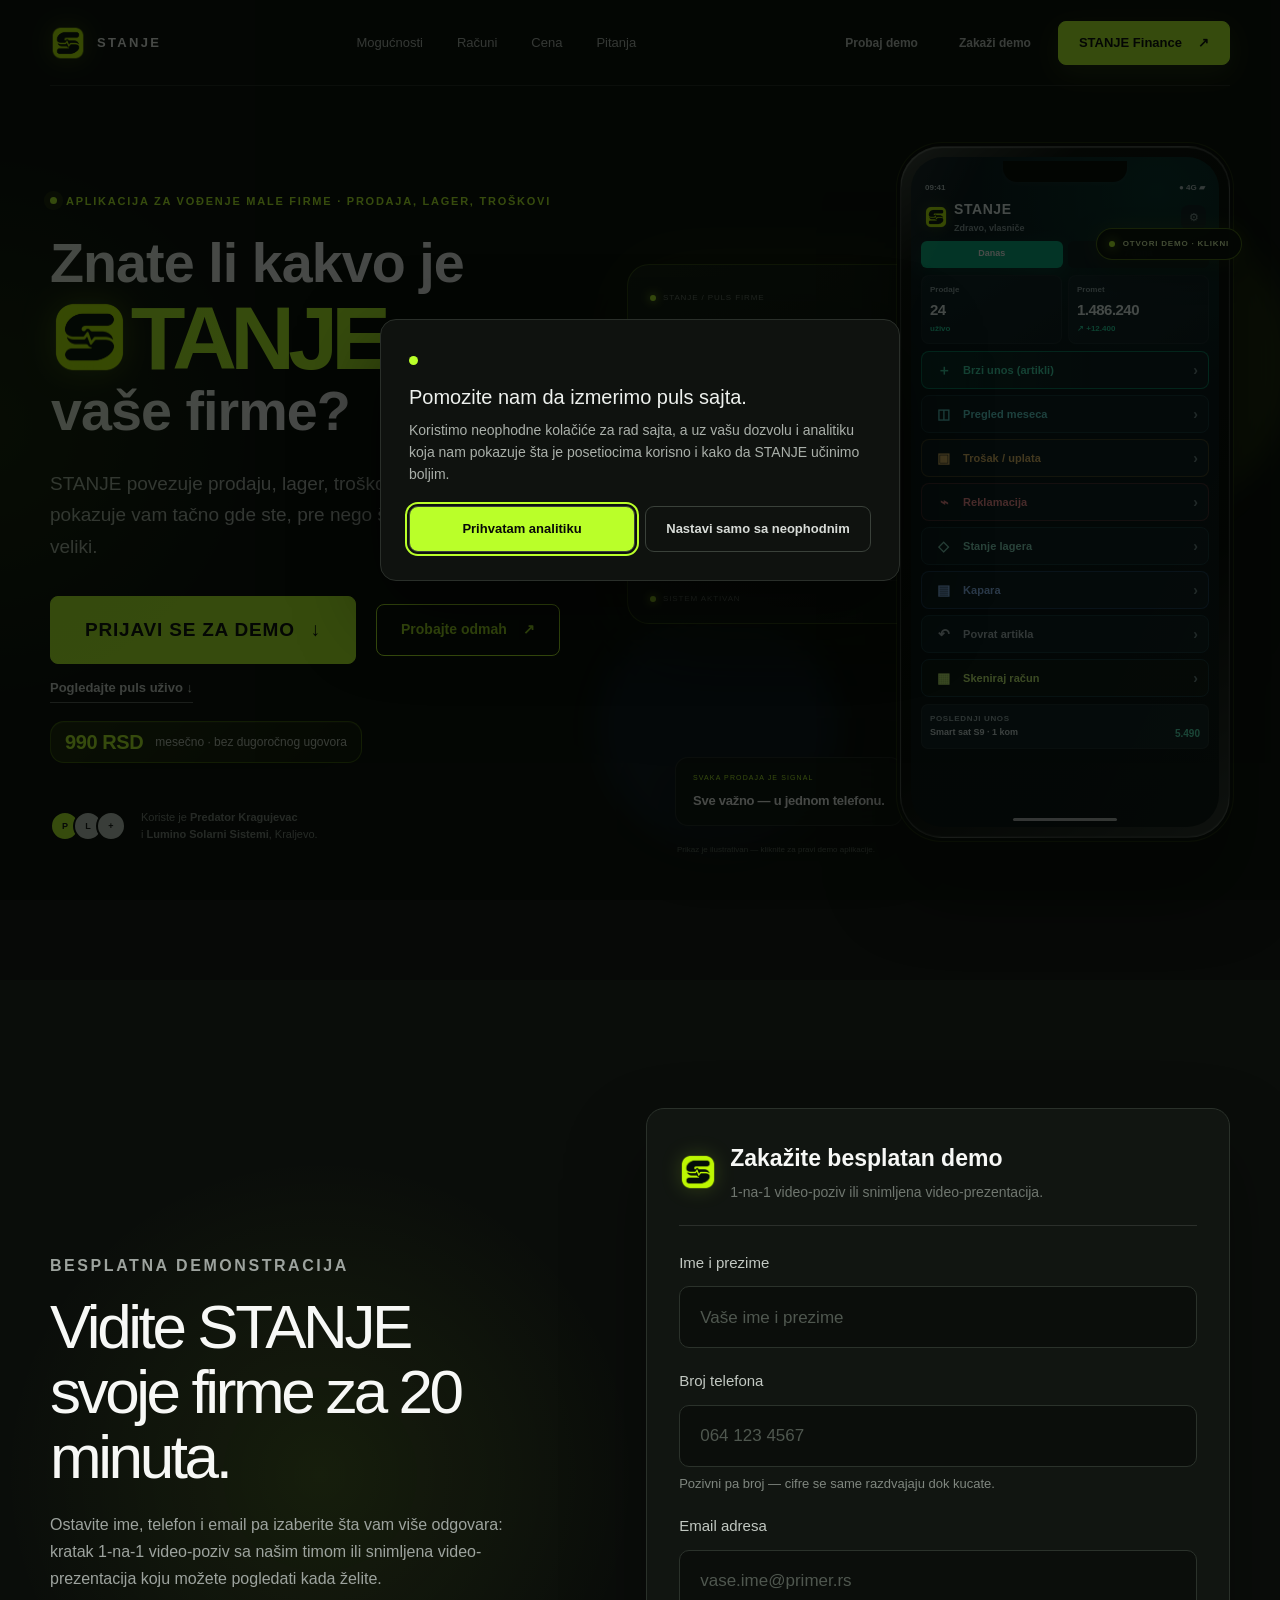
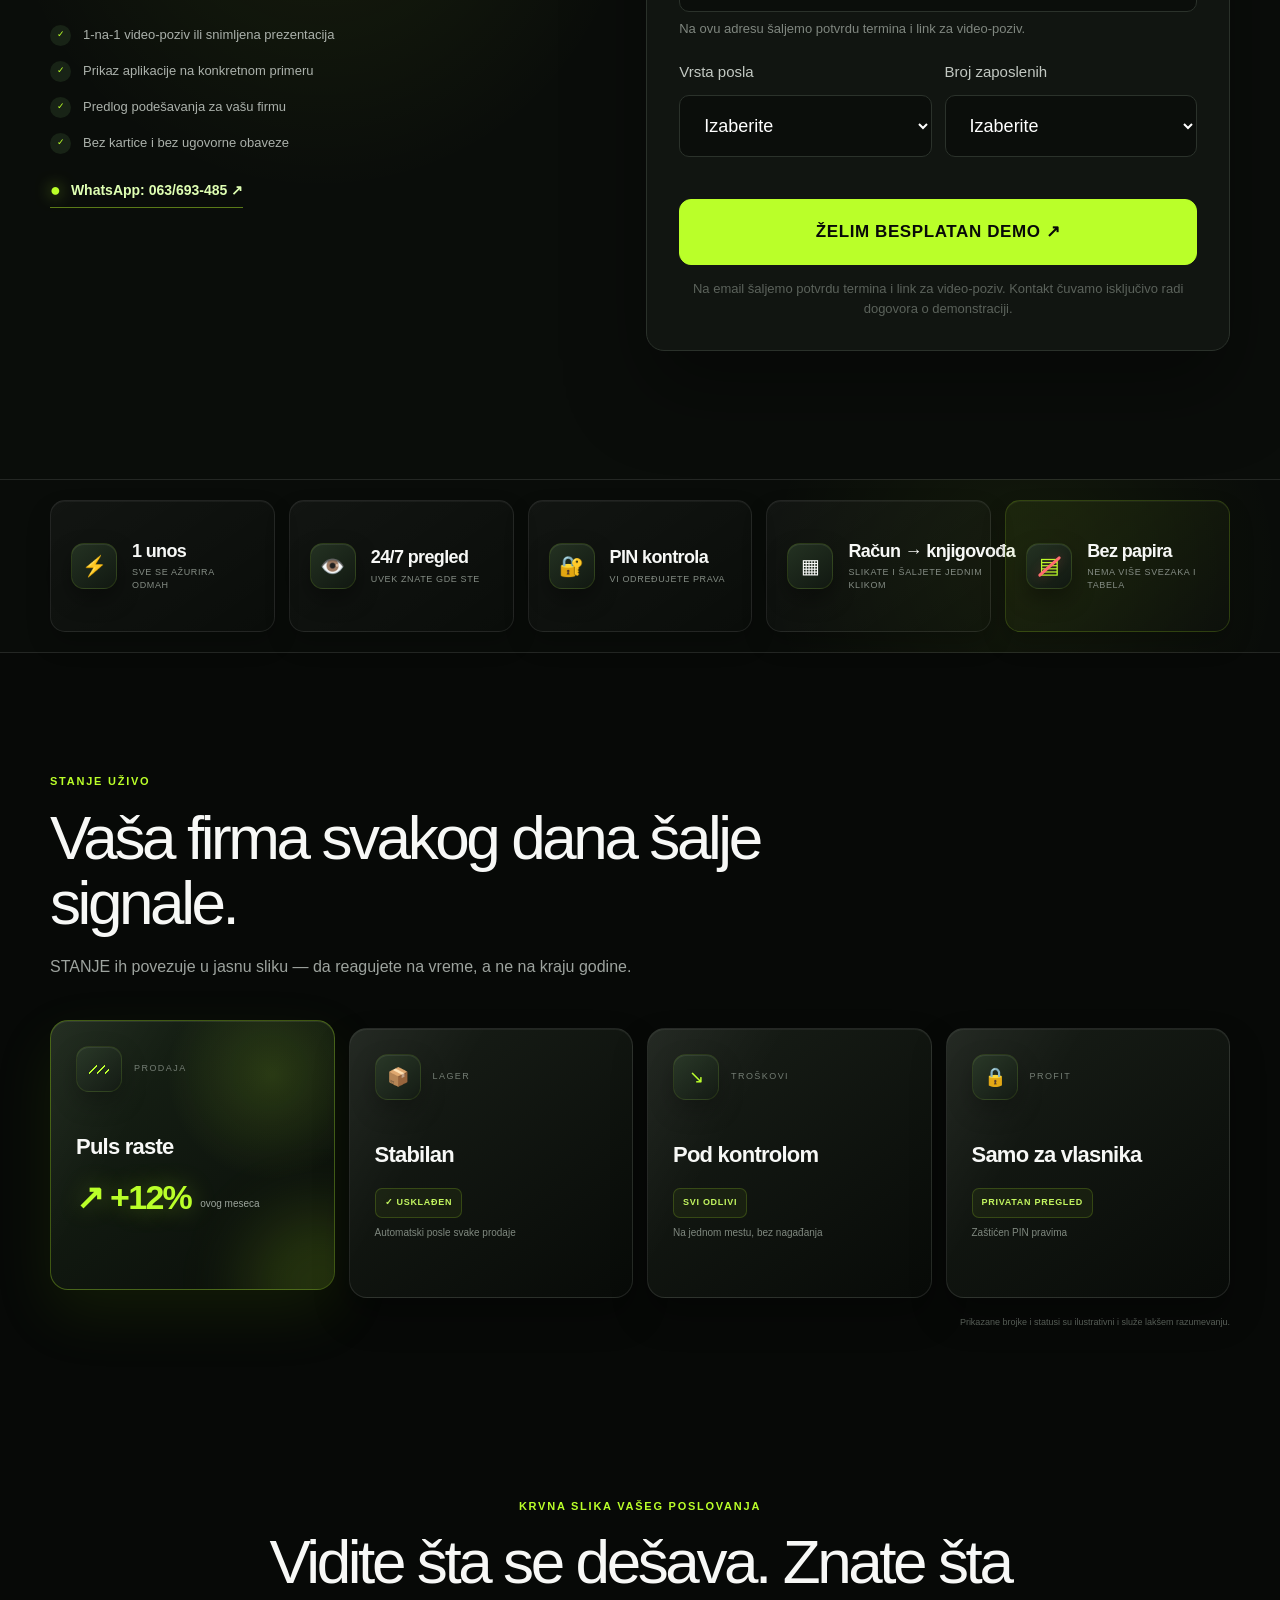
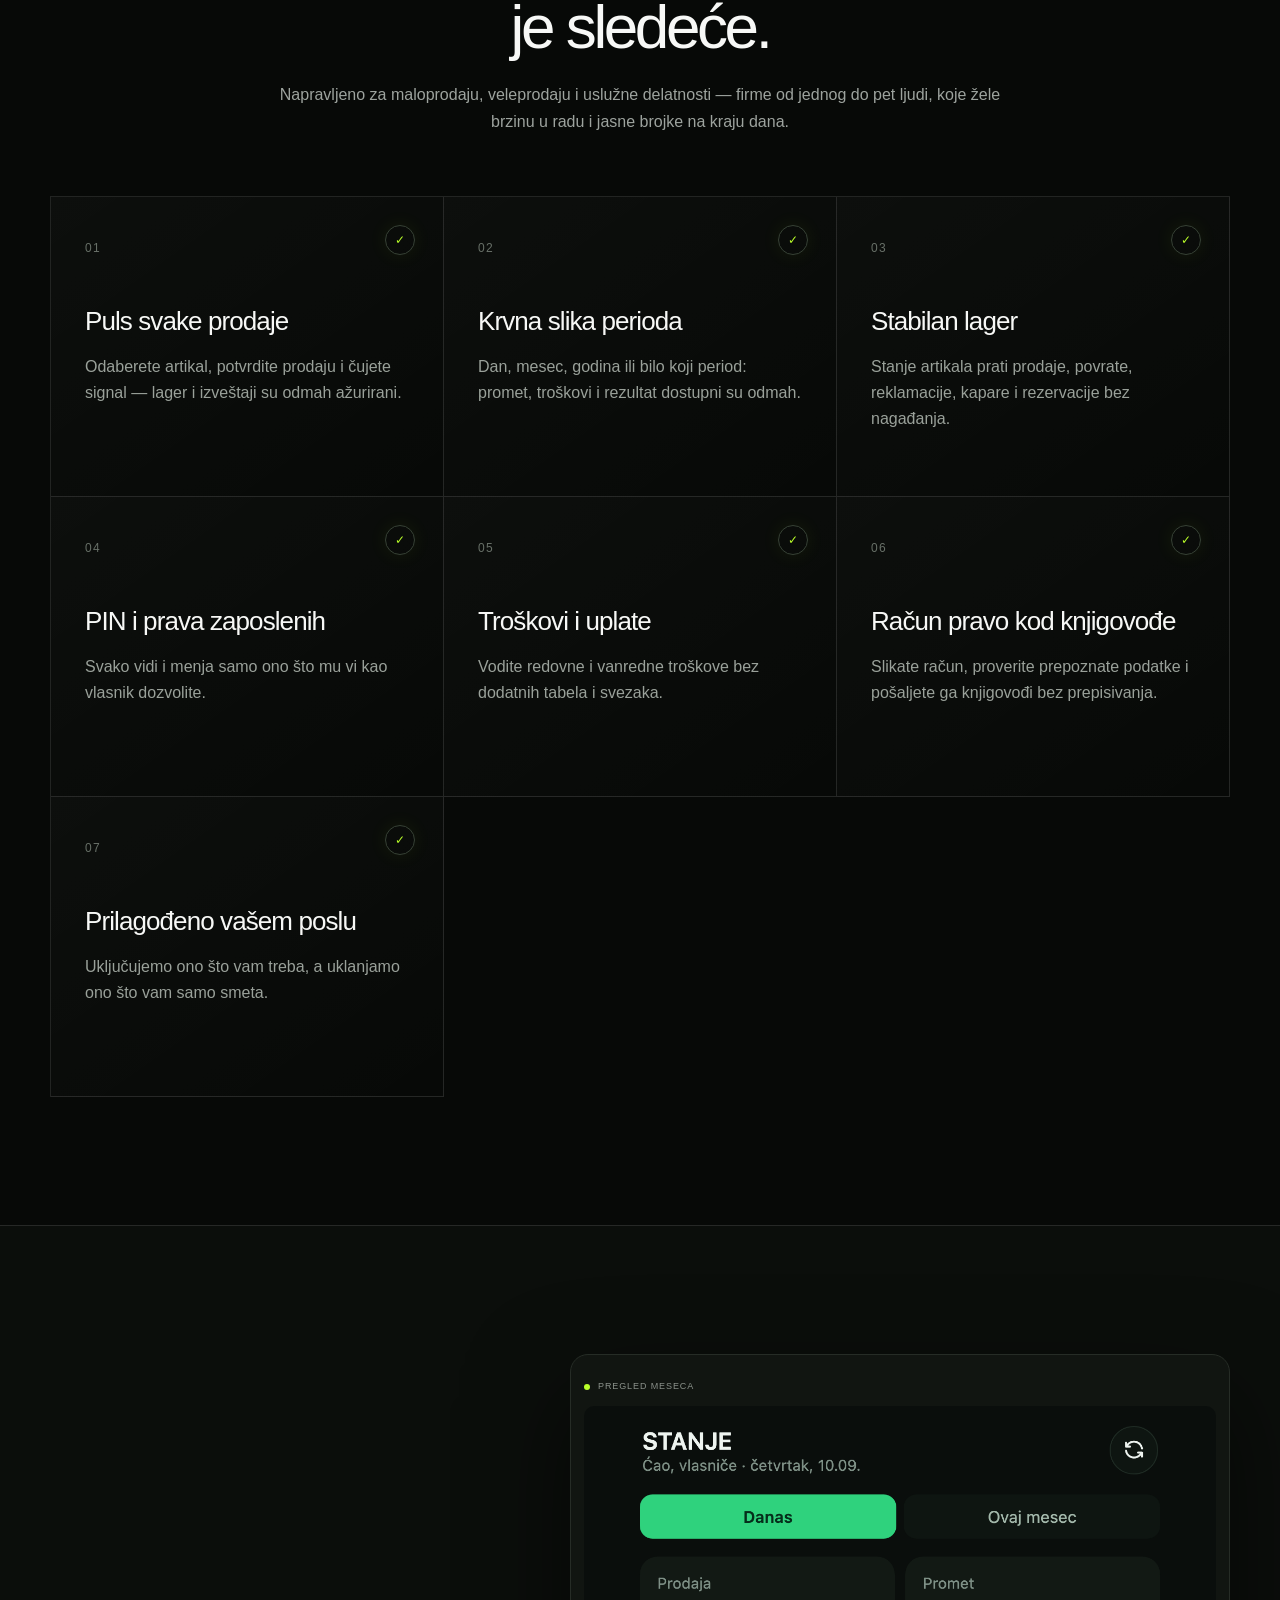
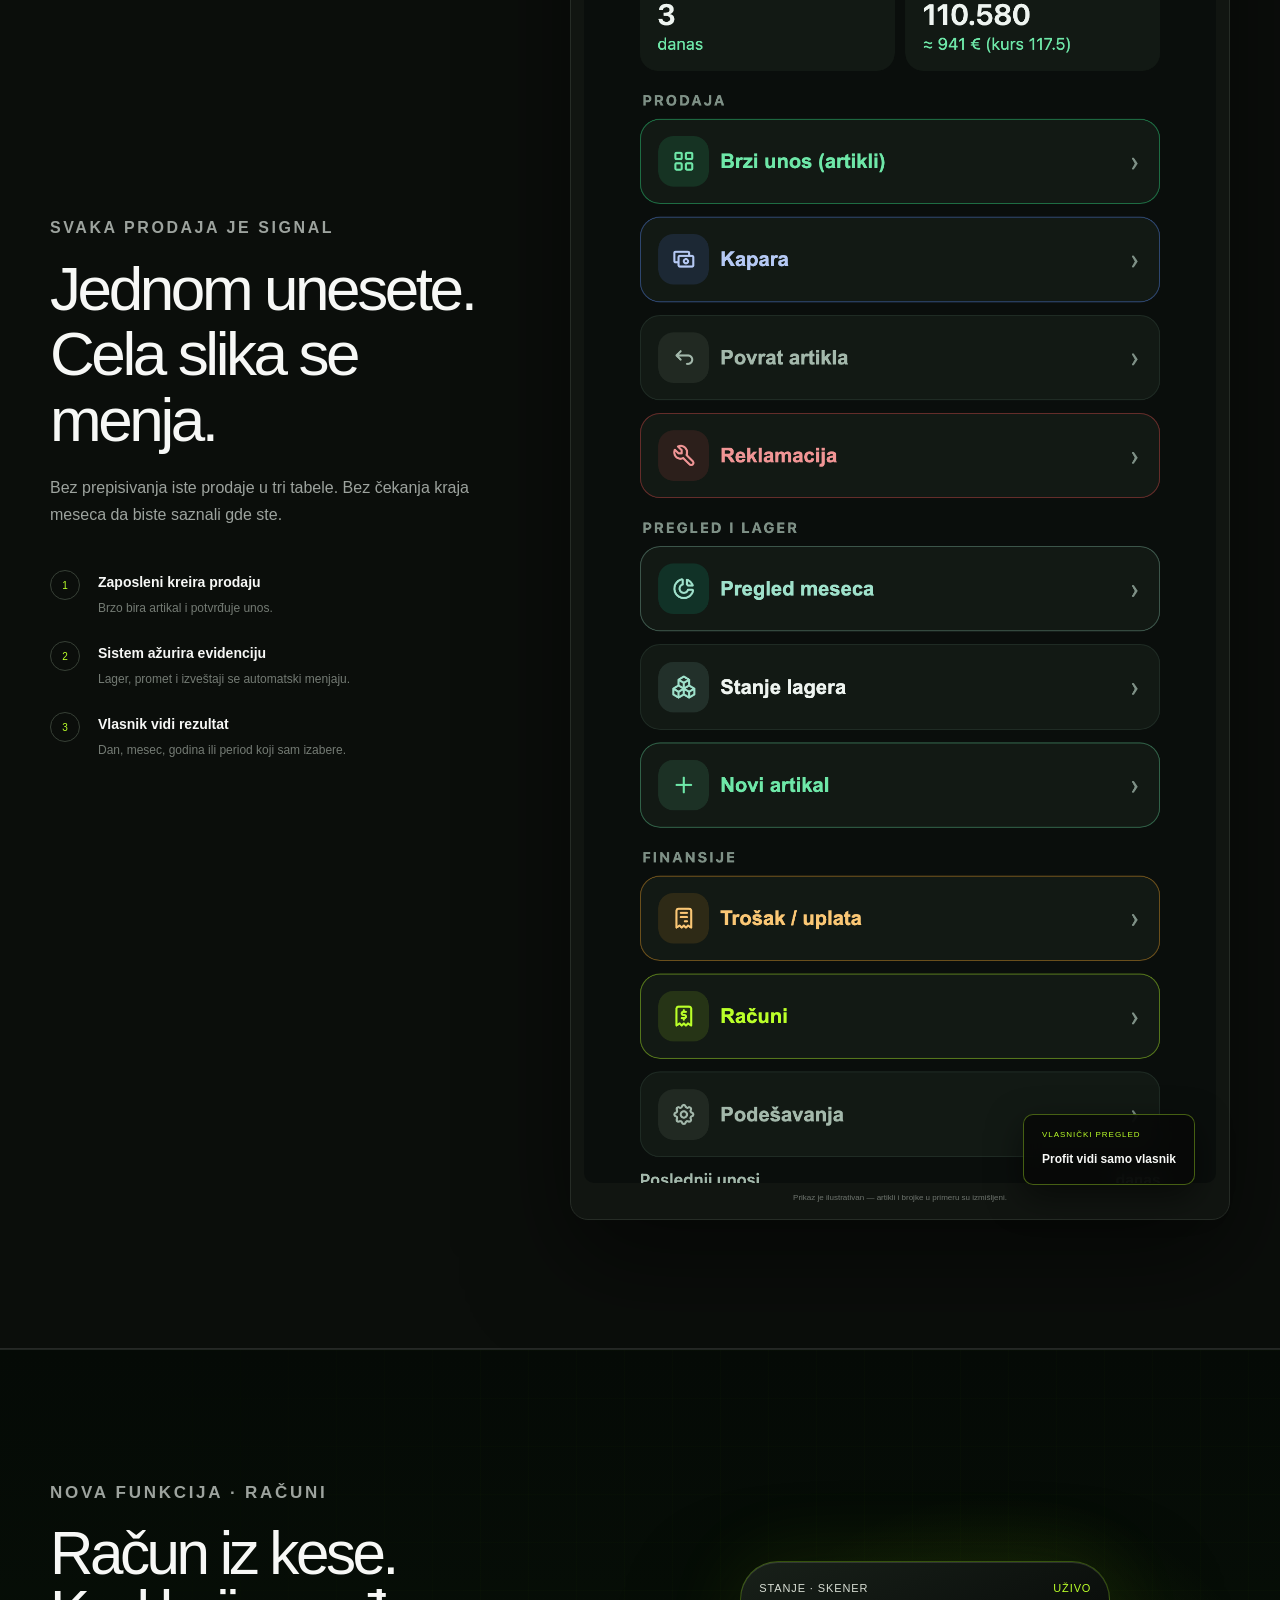
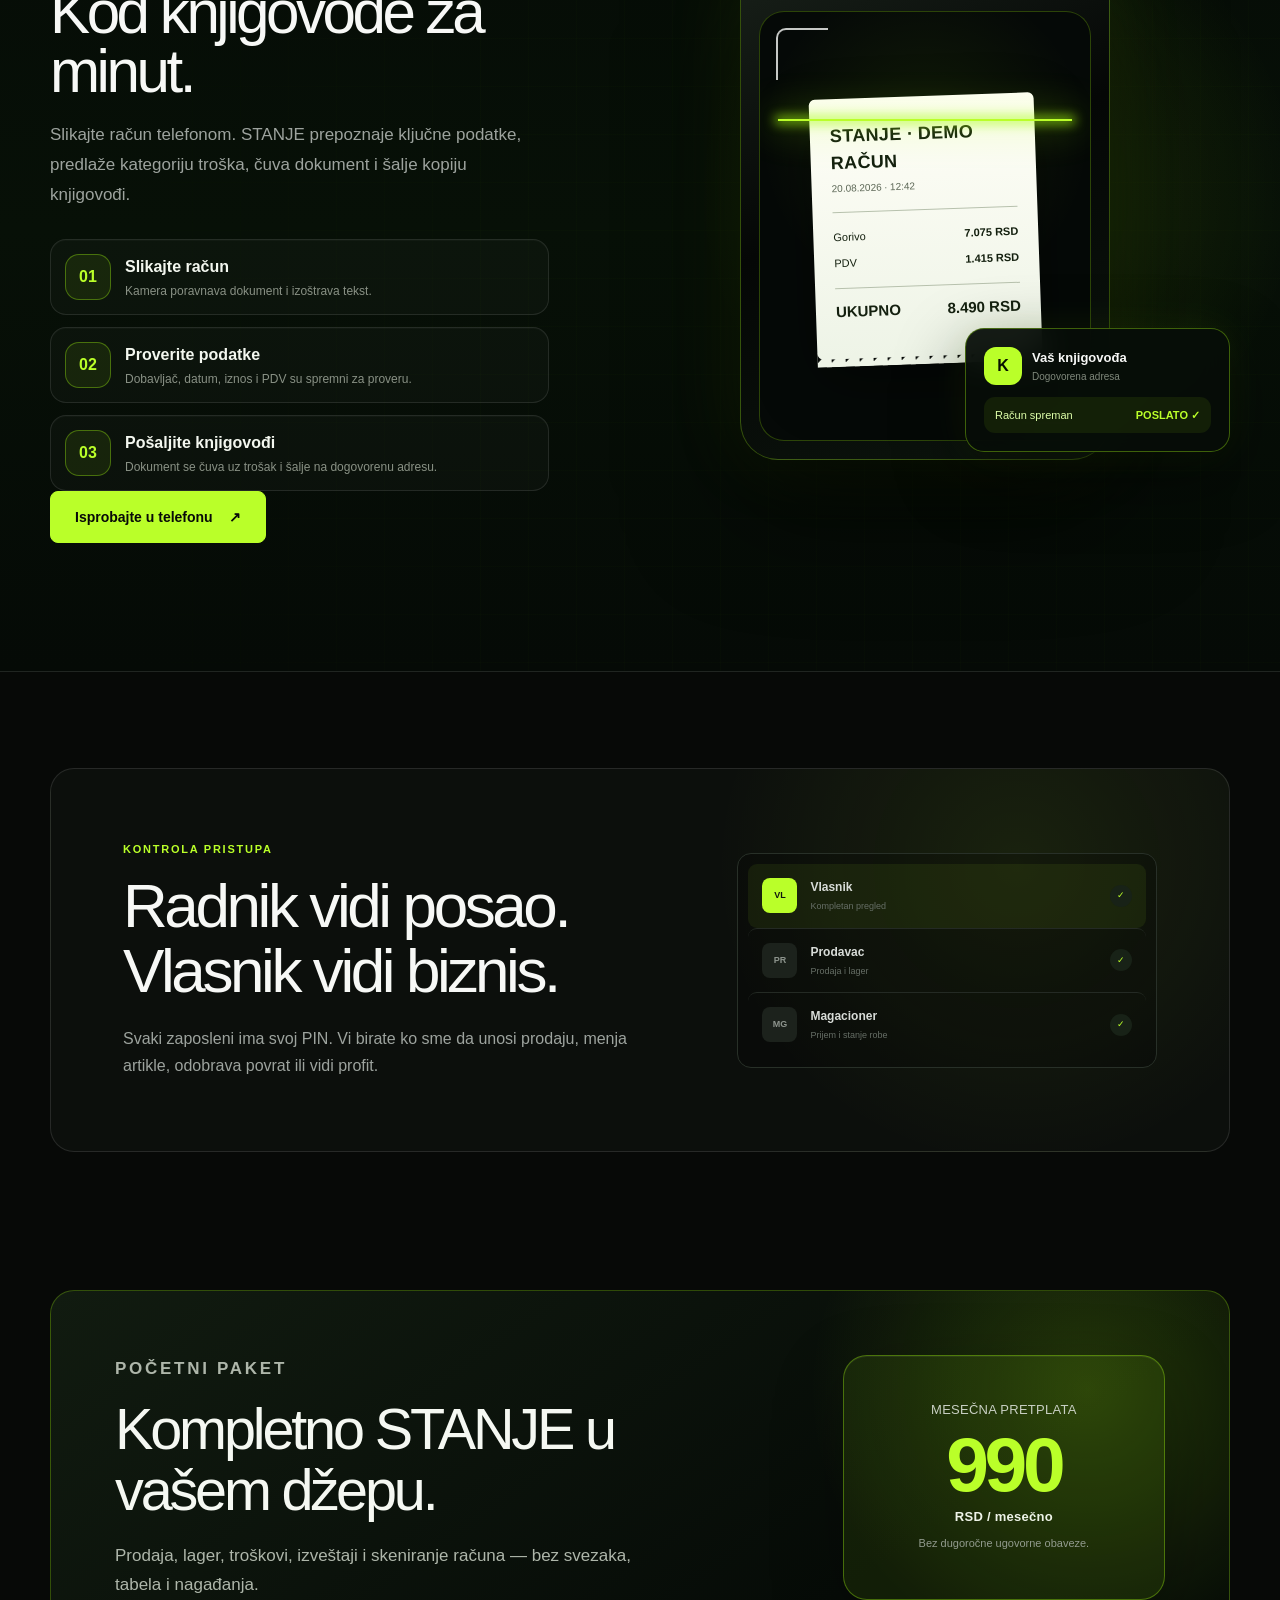
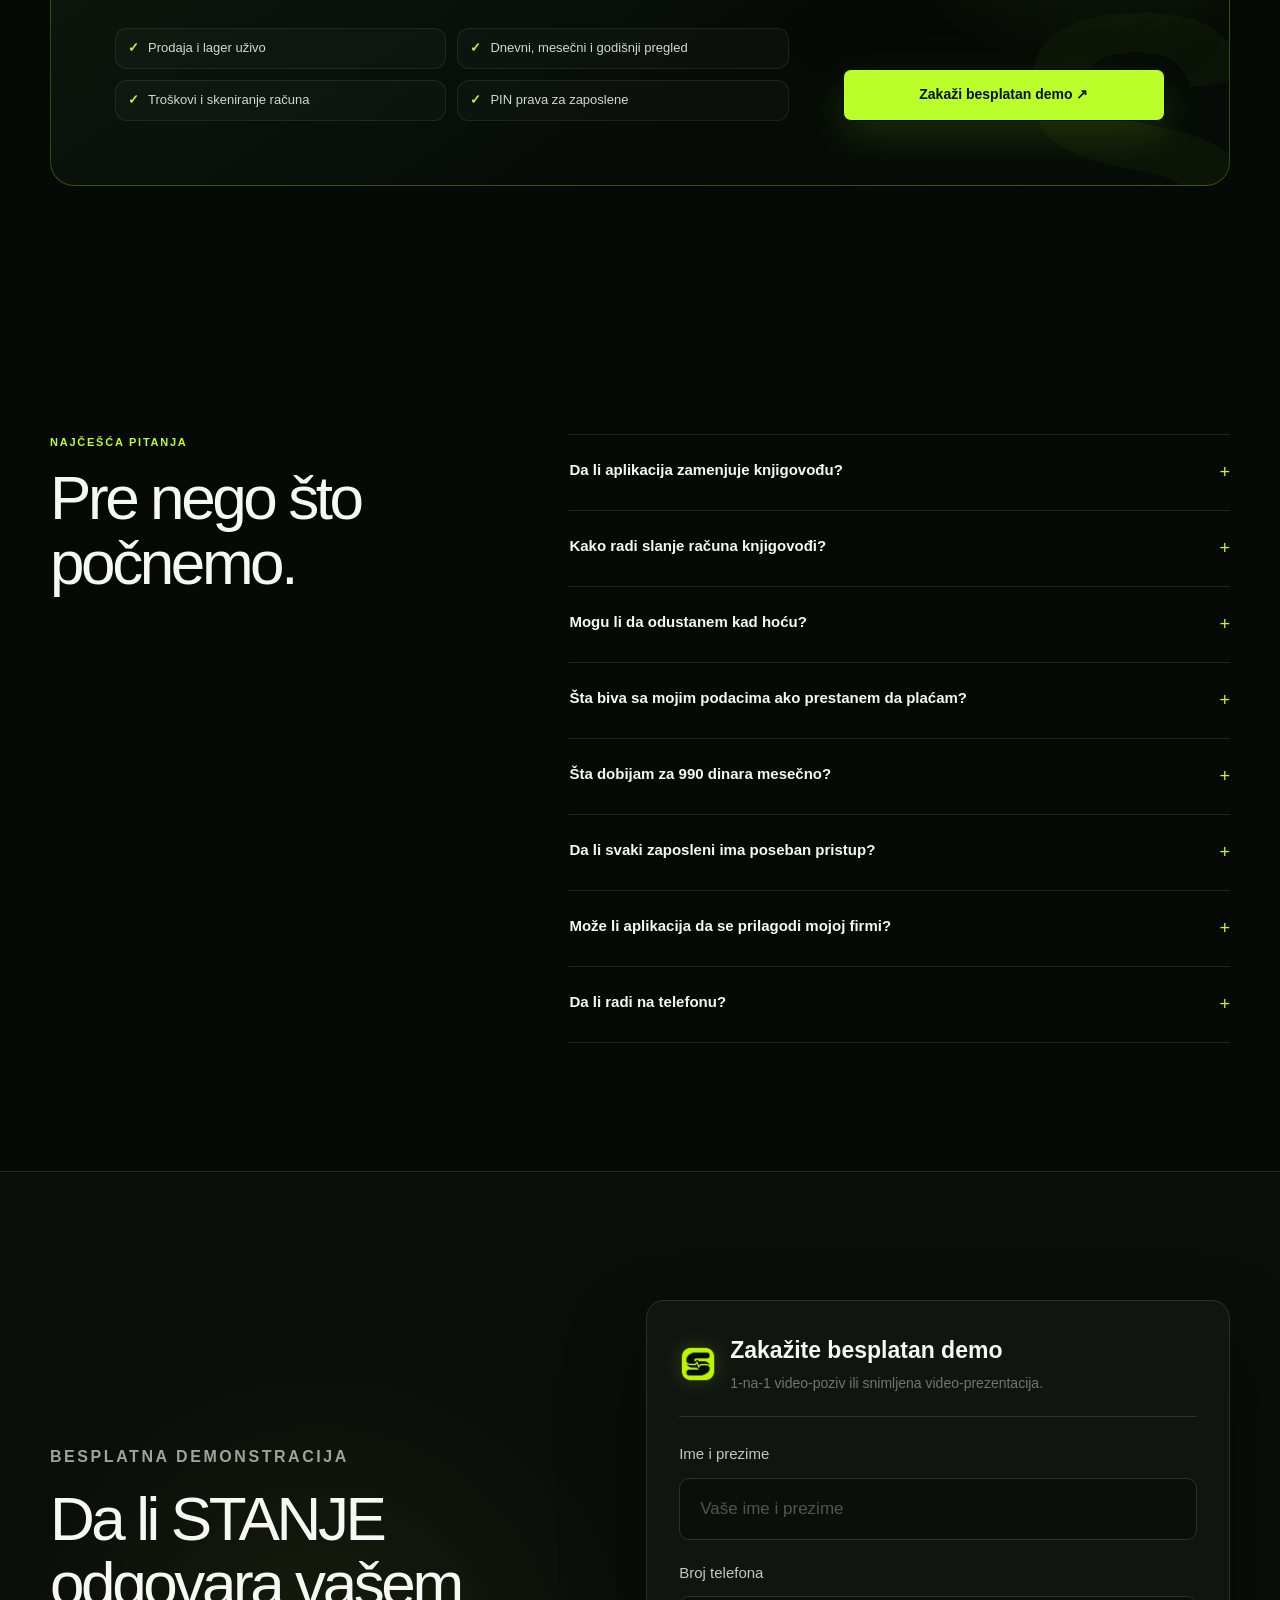
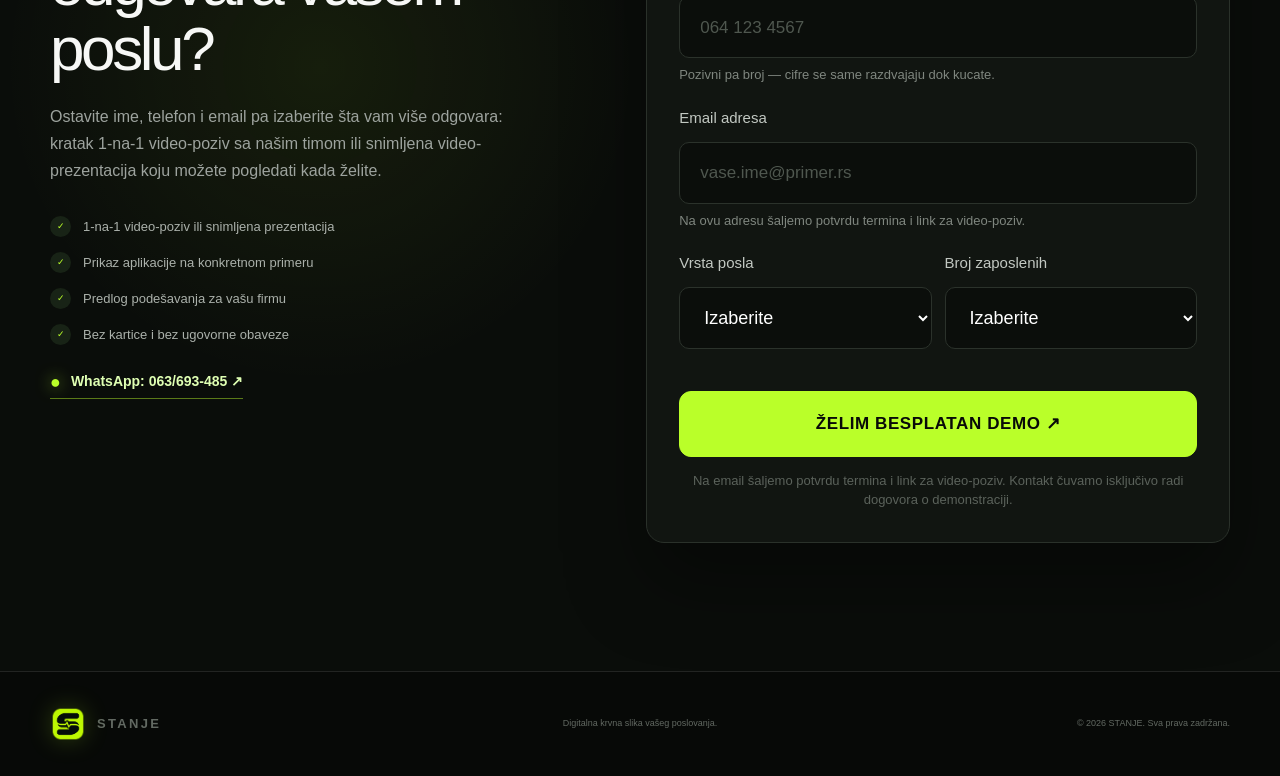
==== commit f4086cdc: "Слика на страни више не приказује праву продају control-month.png је био снимак живе апликације са с" ====
--- a/index.html
+++ b/index.html
@@ -30,7 +30,7 @@
 <script type="application/ld+json">{"@context": "https://schema.org", "@type": "FAQPage", "mainEntity": [{"@type": "Question", "name": "Da li aplikacija zamenjuje knjigovođu?", "acceptedAnswer": {"@type": "Answer", "text": "Ne. STANJE je operativni sistem za praćenje prodaje, lagera, troškova i rezultata. Vašem knjigovođi ostaje zvanično računovodstvo, a vama svakodnevna kontrola poslovanja."}}, {"@type": "Question", "name": "Kako radi slanje računa knjigovođi?", "acceptedAnswer": {"@type": "Answer", "text": "Slikate račun telefonom, proverite prepoznate podatke i jednim klikom ga čuvate uz trošak i šaljete na dogovorenu adresu knjigovođe. Originalni dokument ostaje sačuvan u vašoj evidenciji."}}, {"@type": "Question", "name": "Mogu li da odustanem kad hoću?", "acceptedAnswer": {"@type": "Answer", "text": "Da. Pretplata se plaća mesečno i nema dugoročne ugovorne obaveze — otkazujete kad želite, bez raskidne naknade."}}, {"@type": "Question", "name": "Šta biva sa mojim podacima ako prestanem da plaćam?", "acceptedAnswer": {"@type": "Answer", "text": "Podaci ostaju vaši. Na vaš zahtev vam ih izvozimo, u obliku koji možete da otvorite i koristite dalje."}}, {"@type": "Question", "name": "Šta dobijam za 990 dinara mesečno?", "acceptedAnswer": {"@type": "Answer", "text": "Početni paket obuhvata prodaju, lager, osnovne izveštaje, troškove i skeniranje računa. Veće posebne dorade i potpuno prilagođeni moduli dogovaraju se zasebno."}}, {"@type": "Question", "name": "Da li svaki zaposleni ima poseban pristup?", "acceptedAnswer": {"@type": "Answer", "text": "Da. Svako dobija svoj PIN, a vlasnik određuje ko može da vidi, unese, izmeni ili obriše određene podatke."}}, {"@type": "Question", "name": "Može li aplikacija da se prilagodi mojoj firmi?", "acceptedAnswer": {"@type": "Answer", "text": "Da. Moduli, nazivi, prava pristupa i način rada mogu da se podese prema vašem procesu. Veće posebne funkcije dogovaraju se zasebno."}}, {"@type": "Question", "name": "Da li radi na telefonu?", "acceptedAnswer": {"@type": "Answer", "text": "Da. Aplikacija je napravljena za brz rad na telefonu, a dostupna je i na računaru i tabletu."}}]}</script>
 </head>
 <body>
-<main><nav class="nav shell" aria-label="Glavna navigacija"><a class="brand" href="#top" aria-label="STANJE početna"><span class="brand-mark"><img src="/assets/stanje-logo.png" alt=""/></span><span>STANJE</span></a><div class="nav-links"><a href="#mogucnosti">Mogućnosti</a><a href="#racuni">Računi</a><a href="#cena">Cena</a><a href="#pitanja">Pitanja</a></div><div class="nav-actions"><a class="nav-demo" href="/demo.html">Probaj demo</a><a class="nav-demo" href="#demo">Zakaži demo</a><a class="button button-small finance-button" href="https://finance.stanje.rs">STANJE Finance <span aria-hidden="true">↗</span></a></div></nav><section class="hero shell" id="top"><div class="hero-copy"><div class="eyebrow"><span class="pulse"></span> Aplikacija za vođenje male firme · prodaja, lager, troškovi</div><h1 class="hero-headline" aria-label="Znate li kakvo je STANJE vaše firme?"><span class="hero-question-line" aria-hidden="true">Znate li kakvo je</span><span class="hero-brand-line" aria-hidden="true"><i class="hero-brand-mark"><img src="/assets/stanje-logo.png" alt=""/></i><b>TANJE</b></span><span class="hero-question-line hero-question-last" aria-hidden="true">vaše firme?</span></h1><p class="hero-lead">STANJE povezuje prodaju, lager, troškove, uplate i profit — i pokazuje vam tačno gde ste, pre nego što mali problem postane veliki.</p><div class="hero-actions"><a class="button button-poziv" href="#demo">PRIJAVI SE ZA DEMO <span aria-hidden="true">↓</span></a><a class="button button-ghost" href="/demo.html">Probajte odmah <span aria-hidden="true">↗</span></a><a class="text-link" href="#puls">Pogledajte puls uživo <span aria-hidden="true">↓</span></a></div><div class="hero-price"><strong>990 RSD</strong><span>mesečno · bez dugoročnog ugovora</span></div><div class="hero-proof"><div class="avatar-stack" aria-hidden="true"><span>P</span><span>L</span><span>+</span></div><p>Koriste je <strong>Predator Kragujevac</strong><br/>i <strong>Lumino Solarni Sistemi</strong>, Kraljevo.</p></div></div><div class="hero-visual" id="puls"><div class="glow glow-one"></div><div class="glow glow-two"></div><div class="pulse-monitor " aria-label="Demo puls prodaje"><div class="monitor-topline"><span><i></i> STANJE / PULS FIRME</span><small>DEMO SIGNAL</small></div><div class="monitor-stats"><div><span>PRODAJE DANAS</span><strong>35</strong></div><div><span>PROMET</span><strong>184.500 <small>RSD</small></strong></div></div><div class="wave-stage" aria-hidden="true"><div class="wave-grid"></div><svg viewBox="0 0 720 150" preserveAspectRatio="none"><path class="wave-shadow" d="M0 82 L112 82 L132 73 L150 82 L188 82 L205 48 L225 121 L248 18 L270 89 L293 74 L322 82 L432 82 L452 73 L470 82 L508 82 L525 48 L545 121 L568 18 L590 89 L613 74 L642 82 L720 82"></path><path class="wave-line" d="M0 82 L112 82 L132 73 L150 82 L188 82 L205 48 L225 121 L248 18 L270 89 L293 74 L322 82 L432 82 L452 73 L470 82 L508 82 L525 48 L545 121 L568 18 L590 89 L613 74 L642 82 L720 82"></path></svg><span class="scan-dot"></span></div><div class="sale-toast"><span>✓</span><div><strong>Prodaja evidentirana</strong><small>Lager i izveštaji ažurirani</small></div><b>+1</b></div><div class="monitor-footer"><span><i></i> Sistem aktivan</span><span>Poslednje osvežavanje: upravo sada</span></div></div><div class="phone-showcase" aria-label="Prikaz aplikacije STANJE na telefonu"><div class="phone-edge"><span class="phone-speaker" aria-hidden="true"></span><div class="app-demo"><div class="app-status"><span>09:41</span><span>● 4G ▰</span></div><div class="app-demo-head"><div class="app-demo-brand"><img src="/assets/stanje-logo.png" alt=""/><span><b>STANJE</b><small>Zdravo, vlasniče</small></span></div><button aria-label="Podešavanja">⚙</button></div><div class="period-switch"><button class="active">Danas</button><button>7 dana</button></div><div class="demo-stats"><div><small>Prodaje</small><strong>24</strong><em>uživo</em></div><div><small>Promet</small><strong>1.486.240</strong><em>↗ +12.400</em></div></div><div class="demo-actions"><button class="demo-action green"><span>＋</span>Brzi unos (artikli)<i>›</i></button><button class="demo-action teal"><span>◫</span>Pregled meseca<i>›</i></button><button class="demo-action gold"><span>▣</span>Trošak / uplata<i>›</i></button><button class="demo-action red"><span>⌁</span>Reklamacija<i>›</i></button><button class="demo-action mint"><span>◇</span>Stanje lagera<i>›</i></button><button class="demo-action blue"><span>▤</span>Kapara<i>›</i></button><button class="demo-action gray"><span>↶</span>Povrat artikla<i>›</i></button><button class="demo-action lime"><span>▦</span>Skeniraj račun<i>›</i></button></div><div class="demo-recent"><span>Poslednji unos</span><b>Smart sat S9 · 1 kom</b><strong>5.490</strong></div><div class="demo-homebar"></div></div><span class="phone-shine" aria-hidden="true"></span></div><div class="phone-badge"><i></i> OTVORI DEMO · KLIKNI</div></div><div class="hero-signal-label"><span>SVAKA PRODAJA JE SIGNAL</span><strong>Sve važno — u jednom telefonu.</strong></div><p class="demo-note hero-demo-note">Prikaz je ilustrativan — kliknite za pravi demo aplikacije.</p></div></section><section class="section demo-section demo-vrh" id="demo"><div class="shell demo-grid"><div class="demo-copy"><p class="kicker">Besplatna demonstracija</p><h2>Vidite STANJE svoje firme za 20 minuta.</h2><p>Ostavite ime, telefon i email pa izaberite šta vam više odgovara: kratak 1-na-1 video-poziv sa našim timom ili snimljena video-prezentacija koju možete pogledati kada želite.</p><ul><li><span>✓</span> 1-na-1 video-poziv ili snimljena prezentacija</li><li><span>✓</span> Prikaz aplikacije na konkretnom primeru</li><li><span>✓</span> Predlog podešavanja za vašu firmu</li><li><span>✓</span> Bez kartice i bez ugovorne obaveze</li></ul><a class="whatsapp-contact" href="https://wa.me/38163693485?text=Zdravo%2C%20zanima%20me%20STANJE%20aplikacija." target="_blank" rel="noreferrer"><span aria-hidden="true">●</span> WhatsApp: 063/693-485 ↗</a></div><form class="lead-form"><div class="form-header"><span class="form-brand-mark"><img src="/assets/stanje-logo.png" alt=""/></span><div><strong>Zakažite besplatan demo</strong><small>1-na-1 video-poziv ili snimljena video-prezentacija.</small></div></div><label>Ime i prezime<input type="text" placeholder="Vaše ime i prezime" autocomplete="name" required="" minlength="3" name="name"/></label><label>Broj telefona<input type="tel" placeholder="064 123 4567" autocomplete="tel" required="" inputmode="tel" maxlength="17" name="phone"/><small class="polje-savet">Pozivni pa broj — cifre se same razdvajaju dok kucate.</small></label><label>Email adresa<input type="email" placeholder="vase.ime@primer.rs" autocomplete="email" required="" inputmode="email" autocapitalize="none" spellcheck="false" name="email"/><small class="polje-savet">Na ovu adresu šaljemo potvrdu termina i link za video-poziv.</small></label><div class="field-row"><label>Vrsta posla<select name="businessType" required=""><option value="" disabled="" selected="">Izaberite</option><option>Online prodaja</option><option>Maloprodaja</option><option>Veleprodaja</option><option>Uslužna delatnost</option><option>Drugo</option></select></label><label>Broj zaposlenih<select name="teamSize" required=""><option value="" disabled="" selected="">Izaberite</option><option>Radim sam/a</option><option>2–5</option><option>6–10</option><option>11+</option></select></label></div><input class="honeypot" tabindex="-1" autocomplete="off" aria-hidden="true" name="website"/><button class="button submit-button" type="submit">ŽELIM BESPLATAN DEMO ↗</button><p class="privacy-note">Na email šaljemo potvrdu termina i link za video-poziv. Kontakt čuvamo isključivo radi dogovora o demonstraciji.</p></form></div></section><section class="proof-strip" aria-label="Glavne prednosti"><div class="shell proof-grid"><div class="proof-item"><span class="proof-icon" aria-hidden="true">⚡</span><div><strong>1 unos</strong><small>Sve se ažurira odmah</small></div></div><div class="proof-item"><span class="proof-icon" aria-hidden="true">👁️</span><div><strong>24/7 pregled</strong><small>Uvek znate gde ste</small></div></div><div class="proof-item"><span class="proof-icon" aria-hidden="true">🔐</span><div><strong>PIN kontrola</strong><small>Vi određujete prava</small></div></div><div class="proof-item"><span class="proof-icon" aria-hidden="true">▦</span><div><strong>Račun → knjigovođa</strong><small>Slikate i šaljete jednim klikom</small></div></div><div class="proof-item proof-paper"><span class="proof-icon paper-off-icon" aria-hidden="true"><i>▤</i></span><div><strong>Bez papira</strong><small>Nema više svezaka i tabela</small></div></div></div></section><section class="vitals shell" id="stanje-uzivo" aria-label="Vitalni parametri firme"><div class="vitals-heading"><p class="kicker">STANJE UŽIVO</p><h2>Vaša firma svakog dana šalje signale.</h2><p>STANJE ih povezuje u jasnu sliku — da reagujete na vreme, a ne na kraju godine.</p></div><div class="vitals-grid"><article class="vital-primary"><div class="vital-top"><div class="vital-icon"><span class="mini-wave"></span></div><span>PRODAJA</span></div><strong>Puls raste</strong><div class="vital-metric"><b>↗ +12%</b><small>ovog meseca</small></div><i class="vital-glow" aria-hidden="true"></i></article><article><div class="vital-top"><div class="vital-icon" aria-hidden="true">📦</div><span>LAGER</span></div><strong>Stabilan</strong><div class="vital-status"><b>✓ USKLAĐEN</b><small>Automatski posle svake prodaje</small></div></article><article><div class="vital-top"><div class="vital-icon" aria-hidden="true">↘</div><span>TROŠKOVI</span></div><strong>Pod kontrolom</strong><div class="vital-status"><b>SVI ODLIVI</b><small>Na jednom mestu, bez nagađanja</small></div></article><article><div class="vital-top"><div class="vital-icon" aria-hidden="true">🔒</div><span>PROFIT</span></div><strong>Samo za vlasnika</strong><div class="vital-status"><b>PRIVATAN PREGLED</b><small>Zaštićen PIN pravima</small></div></article></div><p class="illustrative-note">Prikazane brojke i statusi su ilustrativni i služe lakšem razumevanju.</p></section><section class="section shell" id="mogucnosti"><div class="section-heading"><p class="kicker">Krvna slika vašeg poslovanja</p><h2>Vidite šta se dešava. Znate šta je sledeće.</h2><p>Napravljeno za maloprodaju, veleprodaju i uslužne delatnosti — firme od jednog do pet ljudi, koje žele brzinu u radu i jasne brojke na kraju dana.</p></div><div class="feature-grid"><article class="feature-card"><span>01</span><h3>Puls svake prodaje</h3><p>Odaberete artikal, potvrdite prodaju i čujete signal — lager i izveštaji su odmah ažurirani.</p><i aria-hidden="true">✓</i></article><article class="feature-card"><span>02</span><h3>Krvna slika perioda</h3><p>Dan, mesec, godina ili bilo koji period: promet, troškovi i rezultat dostupni su odmah.</p><i aria-hidden="true">✓</i></article><article class="feature-card"><span>03</span><h3>Stabilan lager</h3><p>Stanje artikala prati prodaje, povrate, reklamacije, kapare i rezervacije bez nagađanja.</p><i aria-hidden="true">✓</i></article><article class="feature-card"><span>04</span><h3>PIN i prava zaposlenih</h3><p>Svako vidi i menja samo ono što mu vi kao vlasnik dozvolite.</p><i aria-hidden="true">✓</i></article><article class="feature-card"><span>05</span><h3>Troškovi i uplate</h3><p>Vodite redovne i vanredne troškove bez dodatnih tabela i svezaka.</p><i aria-hidden="true">✓</i></article><article class="feature-card"><span>06</span><h3>Račun pravo kod knjigovođe</h3><p>Slikate račun, proverite prepoznate podatke i pošaljete ga knjigovođi bez prepisivanja.</p><i aria-hidden="true">✓</i></article><article class="feature-card"><span>07</span><h3>Prilagođeno vašem poslu</h3><p>Uključujemo ono što vam treba, a uklanjamo ono što vam samo smeta.</p><i aria-hidden="true">✓</i></article></div></section><section class="section workflow-section" id="kako-radi"><div class="shell workflow-grid"><div class="workflow-copy"><p class="kicker">Svaka prodaja je signal</p><h2>Jednom unesete. Cela slika se menja.</h2><p>Bez prepisivanja iste prodaje u tri tabele. Bez čekanja kraja meseca da biste saznali gde ste.</p><ol class="steps"><li><span>1</span><div><strong>Zaposleni kreira prodaju</strong><p>Brzo bira artikal i potvrđuje unos.</p></div></li><li><span>2</span><div><strong>Sistem ažurira evidenciju</strong><p>Lager, promet i izveštaji se automatski menjaju.</p></div></li><li><span>3</span><div><strong>Vlasnik vidi rezultat</strong><p>Dan, mesec, godina ili period koji sam izabere.</p></div></li></ol></div><div class="dashboard-frame"><div class="dashboard-label"><span></span> Pregled meseca</div><img src="/assets/control-month.png" alt="Prikaz mesečnog izveštaja u aplikaciji STANJE"/><div class="owner-only"><span>Vlasnički pregled</span><strong>Profit vidi samo vlasnik</strong></div></div></div></section><section class="section receipt-section" id="racuni"><div class="shell receipt-grid"><div class="receipt-copy"><p class="kicker">NOVA FUNKCIJA · RAČUNI</p><h2>Račun iz kese.<br/>Kod knjigovođe za minut.</h2><p>Slikajte račun telefonom. STANJE prepoznaje ključne podatke, predlaže kategoriju troška, čuva dokument i šalje kopiju knjigovođi.</p><ol class="receipt-steps"><li class="receipt-step"><span>01</span><div><strong>Slikajte račun</strong><small>Kamera poravnava dokument i izoštrava tekst.</small></div></li><li class="receipt-step"><span>02</span><div><strong>Proverite podatke</strong><small>Dobavljač, datum, iznos i PDV su spremni za proveru.</small></div></li><li class="receipt-step"><span>03</span><div><strong>Pošaljite knjigovođi</strong><small>Dokument se čuva uz trošak i šalje na dogovorenu adresu.</small></div></li></ol><a class="button" href="#puls">Isprobajte u telefonu <span aria-hidden="true">↗</span></a></div><div class="receipt-visual" aria-label="Prikaz skeniranja računa i slanja knjigovođi"><div class="receipt-phone"><div class="receipt-phone-bar"><span>STANJE · SKENER</span><span>UŽIVO</span></div><div class="scan-frame"><span class="scan-beam"></span><div class="paper-receipt"><b>STANJE · DEMO RAČUN</b><span>20.08.2026 · 12:42</span><div class="receipt-rule"></div><p class="receipt-line"><span>Gorivo</span><strong>7.075 RSD</strong></p><p class="receipt-line"><span>PDV</span><strong>1.415 RSD</strong></p><p class="receipt-line total"><span>UKUPNO</span><strong>8.490 RSD</strong></p></div></div></div><div class="accountant-card"><div class="accountant-card-head"><span class="accountant-avatar">K</span><div><strong>Vaš knjigovođa</strong><small>Dogovorena adresa</small></div></div><div class="accountant-status"><span>Račun spreman</span><b>POSLATO ✓</b></div></div></div></div></section><section class="section permissions shell"><div class="permissions-card"><div><p class="kicker">Kontrola pristupa</p><h2>Radnik vidi posao.<br/>Vlasnik vidi biznis.</h2><p>Svaki zaposleni ima svoj PIN. Vi birate ko sme da unosi prodaju, menja artikle, odobrava povrat ili vidi profit.</p></div><div class="role-panel"><div class="role owner"><span>VL</span><div><strong>Vlasnik</strong><small>Kompletan pregled</small></div><i>✓</i></div><div class="role"><span>PR</span><div><strong>Prodavac</strong><small>Prodaja i lager</small></div><i>✓</i></div><div class="role"><span>MG</span><div><strong>Magacioner</strong><small>Prijem i stanje robe</small></div><i>✓</i></div></div></div></section><section class="section offer shell" id="cena"><div class="offer-card"><div class="offer-intro"><p class="kicker">Početni paket</p><h2>Kompletno STANJE u vašem džepu.</h2><p>Prodaja, lager, troškovi, izveštaji i skeniranje računa — bez svezaka, tabela i nagađanja.</p></div><div class="price"><span>Mesečna pretplata</span><strong>990 <small>RSD / mesečno</small></strong><p>Bez dugoročne ugovorne obaveze.</p></div><ul class="offer-list"><li>Prodaja i lager uživo</li><li>Dnevni, mesečni i godišnji pregled</li><li>Troškovi i skeniranje računa</li><li>PIN prava za zaposlene</li></ul><a class="button light-button" href="#demo-dno">Zakaži besplatan demo ↗</a></div></section><section class="section faq shell" id="pitanja"><div class="section-heading left-heading"><p class="kicker">Najčešća pitanja</p><h2>Pre nego što počnemo.</h2></div><div class="faq-list"><details><summary>Da li aplikacija zamenjuje knjigovođu?<span>+</span></summary><p>Ne. STANJE je operativni sistem za praćenje prodaje, lagera, troškova i rezultata. Vašem knjigovođi ostaje zvanično računovodstvo, a vama svakodnevna kontrola poslovanja.</p></details><details><summary>Kako radi slanje računa knjigovođi?<span>+</span></summary><p>Slikate račun telefonom, proverite prepoznate podatke i jednim klikom ga čuvate uz trošak i šaljete na dogovorenu adresu knjigovođe. Originalni dokument ostaje sačuvan u vašoj evidenciji.</p></details><details><summary>Mogu li da odustanem kad hoću?<span>+</span></summary><p>Da. Pretplata se plaća mesečno i nema dugoročne ugovorne obaveze — otkazujete kad želite, bez raskidne naknade.</p></details><details><summary>Šta biva sa mojim podacima ako prestanem da plaćam?<span>+</span></summary><p>Podaci ostaju vaši. Na vaš zahtev vam ih izvozimo, u obliku koji možete da otvorite i koristite dalje.</p></details><details><summary>Šta dobijam za 990 dinara mesečno?<span>+</span></summary><p>Početni paket obuhvata prodaju, lager, osnovne izveštaje, troškove i skeniranje računa. Veće posebne dorade i potpuno prilagođeni moduli dogovaraju se zasebno.</p></details><details><summary>Da li svaki zaposleni ima poseban pristup?<span>+</span></summary><p>Da. Svako dobija svoj PIN, a vlasnik određuje ko može da vidi, unese, izmeni ili obriše određene podatke.</p></details><details><summary>Može li aplikacija da se prilagodi mojoj firmi?<span>+</span></summary><p>Da. Moduli, nazivi, prava pristupa i način rada mogu da se podese prema vašem procesu. Veće posebne funkcije dogovaraju se zasebno.</p></details><details><summary>Da li radi na telefonu?<span>+</span></summary><p>Da. Aplikacija je napravljena za brz rad na telefonu, a dostupna je i na računaru i tabletu.</p></details></div></section><section class="section demo-section" id="demo-dno"><div class="shell demo-grid"><div class="demo-copy"><p class="kicker">Besplatna demonstracija</p><h2>Da li STANJE odgovara vašem poslu?</h2><p>Ostavite ime, telefon i email pa izaberite šta vam više odgovara: kratak 1-na-1 video-poziv sa našim timom ili snimljena video-prezentacija koju možete pogledati kada želite.</p><ul><li><span>✓</span> 1-na-1 video-poziv ili snimljena prezentacija</li><li><span>✓</span> Prikaz aplikacije na konkretnom primeru</li><li><span>✓</span> Predlog podešavanja za vašu firmu</li><li><span>✓</span> Bez kartice i bez ugovorne obaveze</li></ul><a class="whatsapp-contact" href="https://wa.me/38163693485?text=Zdravo%2C%20zanima%20me%20STANJE%20aplikacija." target="_blank" rel="noreferrer"><span aria-hidden="true">●</span> WhatsApp: 063/693-485 ↗</a></div><form class="lead-form"><div class="form-header"><span class="form-brand-mark"><img src="/assets/stanje-logo.png" alt=""/></span><div><strong>Zakažite besplatan demo</strong><small>1-na-1 video-poziv ili snimljena video-prezentacija.</small></div></div><label>Ime i prezime<input type="text" placeholder="Vaše ime i prezime" autocomplete="name" required="" minlength="3" name="name"/></label><label>Broj telefona<input type="tel" placeholder="064 123 4567" autocomplete="tel" required="" inputmode="tel" maxlength="17" name="phone"/><small class="polje-savet">Pozivni pa broj — cifre se same razdvajaju dok kucate.</small></label><label>Email adresa<input type="email" placeholder="vase.ime@primer.rs" autocomplete="email" required="" inputmode="email" autocapitalize="none" spellcheck="false" name="email"/><small class="polje-savet">Na ovu adresu šaljemo potvrdu termina i link za video-poziv.</small></label><div class="field-row"><label>Vrsta posla<select name="businessType" required=""><option value="" disabled="" selected="">Izaberite</option><option>Online prodaja</option><option>Maloprodaja</option><option>Veleprodaja</option><option>Uslužna delatnost</option><option>Drugo</option></select></label><label>Broj zaposlenih<select name="teamSize" required=""><option value="" disabled="" selected="">Izaberite</option><option>Radim sam/a</option><option>2–5</option><option>6–10</option><option>11+</option></select></label></div><input class="honeypot" tabindex="-1" autocomplete="off" aria-hidden="true" name="website"/><button class="button submit-button" type="submit">ŽELIM BESPLATAN DEMO ↗</button><p class="privacy-note">Na email šaljemo potvrdu termina i link za video-poziv. Kontakt čuvamo isključivo radi dogovora o demonstraciji.</p></form></div></section><footer><div class="shell footer-grid"><a class="brand" href="#top" aria-label="STANJE početna"><span class="brand-mark"><img src="/assets/stanje-logo.png" alt=""/></span><span>STANJE</span></a><p>Digitalna krvna slika vašeg poslovanja.</p><p>© 2026 STANJE. Sva prava zadržana.</p></div></footer></main>
+<main><nav class="nav shell" aria-label="Glavna navigacija"><a class="brand" href="#top" aria-label="STANJE početna"><span class="brand-mark"><img src="/assets/stanje-logo.png" alt=""/></span><span>STANJE</span></a><div class="nav-links"><a href="#mogucnosti">Mogućnosti</a><a href="#racuni">Računi</a><a href="#cena">Cena</a><a href="#pitanja">Pitanja</a></div><div class="nav-actions"><a class="nav-demo" href="/demo.html">Probaj demo</a><a class="nav-demo" href="#demo">Zakaži demo</a><a class="button button-small finance-button" href="https://finance.stanje.rs">STANJE Finance <span aria-hidden="true">↗</span></a></div></nav><section class="hero shell" id="top"><div class="hero-copy"><div class="eyebrow"><span class="pulse"></span> Aplikacija za vođenje male firme · prodaja, lager, troškovi</div><h1 class="hero-headline" aria-label="Znate li kakvo je STANJE vaše firme?"><span class="hero-question-line" aria-hidden="true">Znate li kakvo je</span><span class="hero-brand-line" aria-hidden="true"><i class="hero-brand-mark"><img src="/assets/stanje-logo.png" alt=""/></i><b>TANJE</b></span><span class="hero-question-line hero-question-last" aria-hidden="true">vaše firme?</span></h1><p class="hero-lead">STANJE povezuje prodaju, lager, troškove, uplate i profit — i pokazuje vam tačno gde ste, pre nego što mali problem postane veliki.</p><div class="hero-actions"><a class="button button-poziv" href="#demo">PRIJAVI SE ZA DEMO <span aria-hidden="true">↓</span></a><a class="button button-ghost" href="/demo.html">Probajte odmah <span aria-hidden="true">↗</span></a><a class="text-link" href="#puls">Pogledajte puls uživo <span aria-hidden="true">↓</span></a></div><div class="hero-price"><strong>990 RSD</strong><span>mesečno · bez dugoročnog ugovora</span></div><div class="hero-proof"><div class="avatar-stack" aria-hidden="true"><span>P</span><span>L</span><span>+</span></div><p>Koriste je <strong>Predator Kragujevac</strong><br/>i <strong>Lumino Solarni Sistemi</strong>, Kraljevo.</p></div></div><div class="hero-visual" id="puls"><div class="glow glow-one"></div><div class="glow glow-two"></div><div class="pulse-monitor " aria-label="Demo puls prodaje"><div class="monitor-topline"><span><i></i> STANJE / PULS FIRME</span><small>DEMO SIGNAL</small></div><div class="monitor-stats"><div><span>PRODAJE DANAS</span><strong>35</strong></div><div><span>PROMET</span><strong>184.500 <small>RSD</small></strong></div></div><div class="wave-stage" aria-hidden="true"><div class="wave-grid"></div><svg viewBox="0 0 720 150" preserveAspectRatio="none"><path class="wave-shadow" d="M0 82 L112 82 L132 73 L150 82 L188 82 L205 48 L225 121 L248 18 L270 89 L293 74 L322 82 L432 82 L452 73 L470 82 L508 82 L525 48 L545 121 L568 18 L590 89 L613 74 L642 82 L720 82"></path><path class="wave-line" d="M0 82 L112 82 L132 73 L150 82 L188 82 L205 48 L225 121 L248 18 L270 89 L293 74 L322 82 L432 82 L452 73 L470 82 L508 82 L525 48 L545 121 L568 18 L590 89 L613 74 L642 82 L720 82"></path></svg><span class="scan-dot"></span></div><div class="sale-toast"><span>✓</span><div><strong>Prodaja evidentirana</strong><small>Lager i izveštaji ažurirani</small></div><b>+1</b></div><div class="monitor-footer"><span><i></i> Sistem aktivan</span><span>Poslednje osvežavanje: upravo sada</span></div></div><div class="phone-showcase" aria-label="Prikaz aplikacije STANJE na telefonu"><div class="phone-edge"><span class="phone-speaker" aria-hidden="true"></span><div class="app-demo"><div class="app-status"><span>09:41</span><span>● 4G ▰</span></div><div class="app-demo-head"><div class="app-demo-brand"><img src="/assets/stanje-logo.png" alt=""/><span><b>STANJE</b><small>Zdravo, vlasniče</small></span></div><button aria-label="Podešavanja">⚙</button></div><div class="period-switch"><button class="active">Danas</button><button>7 dana</button></div><div class="demo-stats"><div><small>Prodaje</small><strong>24</strong><em>uživo</em></div><div><small>Promet</small><strong>1.486.240</strong><em>↗ +12.400</em></div></div><div class="demo-actions"><button class="demo-action green"><span>＋</span>Brzi unos (artikli)<i>›</i></button><button class="demo-action teal"><span>◫</span>Pregled meseca<i>›</i></button><button class="demo-action gold"><span>▣</span>Trošak / uplata<i>›</i></button><button class="demo-action red"><span>⌁</span>Reklamacija<i>›</i></button><button class="demo-action mint"><span>◇</span>Stanje lagera<i>›</i></button><button class="demo-action blue"><span>▤</span>Kapara<i>›</i></button><button class="demo-action gray"><span>↶</span>Povrat artikla<i>›</i></button><button class="demo-action lime"><span>▦</span>Skeniraj račun<i>›</i></button></div><div class="demo-recent"><span>Poslednji unos</span><b>Smart sat S9 · 1 kom</b><strong>5.490</strong></div><div class="demo-homebar"></div></div><span class="phone-shine" aria-hidden="true"></span></div><div class="phone-badge"><i></i> OTVORI DEMO · KLIKNI</div></div><div class="hero-signal-label"><span>SVAKA PRODAJA JE SIGNAL</span><strong>Sve važno — u jednom telefonu.</strong></div><p class="demo-note hero-demo-note">Prikaz je ilustrativan — kliknite za pravi demo aplikacije.</p></div></section><section class="section demo-section demo-vrh" id="demo"><div class="shell demo-grid"><div class="demo-copy"><p class="kicker">Besplatna demonstracija</p><h2>Vidite STANJE svoje firme za 20 minuta.</h2><p>Ostavite ime, telefon i email pa izaberite šta vam više odgovara: kratak 1-na-1 video-poziv sa našim timom ili snimljena video-prezentacija koju možete pogledati kada želite.</p><ul><li><span>✓</span> 1-na-1 video-poziv ili snimljena prezentacija</li><li><span>✓</span> Prikaz aplikacije na konkretnom primeru</li><li><span>✓</span> Predlog podešavanja za vašu firmu</li><li><span>✓</span> Bez kartice i bez ugovorne obaveze</li></ul><a class="whatsapp-contact" href="https://wa.me/38163693485?text=Zdravo%2C%20zanima%20me%20STANJE%20aplikacija." target="_blank" rel="noreferrer"><span aria-hidden="true">●</span> WhatsApp: 063/693-485 ↗</a></div><form class="lead-form"><div class="form-header"><span class="form-brand-mark"><img src="/assets/stanje-logo.png" alt=""/></span><div><strong>Zakažite besplatan demo</strong><small>1-na-1 video-poziv ili snimljena video-prezentacija.</small></div></div><label>Ime i prezime<input type="text" placeholder="Vaše ime i prezime" autocomplete="name" required="" minlength="3" name="name"/></label><label>Broj telefona<input type="tel" placeholder="064 123 4567" autocomplete="tel" required="" inputmode="tel" maxlength="17" name="phone"/><small class="polje-savet">Pozivni pa broj — cifre se same razdvajaju dok kucate.</small></label><label>Email adresa<input type="email" placeholder="vase.ime@primer.rs" autocomplete="email" required="" inputmode="email" autocapitalize="none" spellcheck="false" name="email"/><small class="polje-savet">Na ovu adresu šaljemo potvrdu termina i link za video-poziv.</small></label><div class="field-row"><label>Vrsta posla<select name="businessType" required=""><option value="" disabled="" selected="">Izaberite</option><option>Online prodaja</option><option>Maloprodaja</option><option>Veleprodaja</option><option>Uslužna delatnost</option><option>Drugo</option></select></label><label>Broj zaposlenih<select name="teamSize" required=""><option value="" disabled="" selected="">Izaberite</option><option>Radim sam/a</option><option>2–5</option><option>6–10</option><option>11+</option></select></label></div><input class="honeypot" tabindex="-1" autocomplete="off" aria-hidden="true" name="website"/><button class="button submit-button" type="submit">ŽELIM BESPLATAN DEMO ↗</button><p class="privacy-note">Na email šaljemo potvrdu termina i link za video-poziv. Kontakt čuvamo isključivo radi dogovora o demonstraciji.</p></form></div></section><section class="proof-strip" aria-label="Glavne prednosti"><div class="shell proof-grid"><div class="proof-item"><span class="proof-icon" aria-hidden="true">⚡</span><div><strong>1 unos</strong><small>Sve se ažurira odmah</small></div></div><div class="proof-item"><span class="proof-icon" aria-hidden="true">👁️</span><div><strong>24/7 pregled</strong><small>Uvek znate gde ste</small></div></div><div class="proof-item"><span class="proof-icon" aria-hidden="true">🔐</span><div><strong>PIN kontrola</strong><small>Vi određujete prava</small></div></div><div class="proof-item"><span class="proof-icon" aria-hidden="true">▦</span><div><strong>Račun → knjigovođa</strong><small>Slikate i šaljete jednim klikom</small></div></div><div class="proof-item proof-paper"><span class="proof-icon paper-off-icon" aria-hidden="true"><i>▤</i></span><div><strong>Bez papira</strong><small>Nema više svezaka i tabela</small></div></div></div></section><section class="vitals shell" id="stanje-uzivo" aria-label="Vitalni parametri firme"><div class="vitals-heading"><p class="kicker">STANJE UŽIVO</p><h2>Vaša firma svakog dana šalje signale.</h2><p>STANJE ih povezuje u jasnu sliku — da reagujete na vreme, a ne na kraju godine.</p></div><div class="vitals-grid"><article class="vital-primary"><div class="vital-top"><div class="vital-icon"><span class="mini-wave"></span></div><span>PRODAJA</span></div><strong>Puls raste</strong><div class="vital-metric"><b>↗ +12%</b><small>ovog meseca</small></div><i class="vital-glow" aria-hidden="true"></i></article><article><div class="vital-top"><div class="vital-icon" aria-hidden="true">📦</div><span>LAGER</span></div><strong>Stabilan</strong><div class="vital-status"><b>✓ USKLAĐEN</b><small>Automatski posle svake prodaje</small></div></article><article><div class="vital-top"><div class="vital-icon" aria-hidden="true">↘</div><span>TROŠKOVI</span></div><strong>Pod kontrolom</strong><div class="vital-status"><b>SVI ODLIVI</b><small>Na jednom mestu, bez nagađanja</small></div></article><article><div class="vital-top"><div class="vital-icon" aria-hidden="true">🔒</div><span>PROFIT</span></div><strong>Samo za vlasnika</strong><div class="vital-status"><b>PRIVATAN PREGLED</b><small>Zaštićen PIN pravima</small></div></article></div><p class="illustrative-note">Prikazane brojke i statusi su ilustrativni i služe lakšem razumevanju.</p></section><section class="section shell" id="mogucnosti"><div class="section-heading"><p class="kicker">Krvna slika vašeg poslovanja</p><h2>Vidite šta se dešava. Znate šta je sledeće.</h2><p>Napravljeno za maloprodaju, veleprodaju i uslužne delatnosti — firme od jednog do pet ljudi, koje žele brzinu u radu i jasne brojke na kraju dana.</p></div><div class="feature-grid"><article class="feature-card"><span>01</span><h3>Puls svake prodaje</h3><p>Odaberete artikal, potvrdite prodaju i čujete signal — lager i izveštaji su odmah ažurirani.</p><i aria-hidden="true">✓</i></article><article class="feature-card"><span>02</span><h3>Krvna slika perioda</h3><p>Dan, mesec, godina ili bilo koji period: promet, troškovi i rezultat dostupni su odmah.</p><i aria-hidden="true">✓</i></article><article class="feature-card"><span>03</span><h3>Stabilan lager</h3><p>Stanje artikala prati prodaje, povrate, reklamacije, kapare i rezervacije bez nagađanja.</p><i aria-hidden="true">✓</i></article><article class="feature-card"><span>04</span><h3>PIN i prava zaposlenih</h3><p>Svako vidi i menja samo ono što mu vi kao vlasnik dozvolite.</p><i aria-hidden="true">✓</i></article><article class="feature-card"><span>05</span><h3>Troškovi i uplate</h3><p>Vodite redovne i vanredne troškove bez dodatnih tabela i svezaka.</p><i aria-hidden="true">✓</i></article><article class="feature-card"><span>06</span><h3>Račun pravo kod knjigovođe</h3><p>Slikate račun, proverite prepoznate podatke i pošaljete ga knjigovođi bez prepisivanja.</p><i aria-hidden="true">✓</i></article><article class="feature-card"><span>07</span><h3>Prilagođeno vašem poslu</h3><p>Uključujemo ono što vam treba, a uklanjamo ono što vam samo smeta.</p><i aria-hidden="true">✓</i></article></div></section><section class="section workflow-section" id="kako-radi"><div class="shell workflow-grid"><div class="workflow-copy"><p class="kicker">Svaka prodaja je signal</p><h2>Jednom unesete. Cela slika se menja.</h2><p>Bez prepisivanja iste prodaje u tri tabele. Bez čekanja kraja meseca da biste saznali gde ste.</p><ol class="steps"><li><span>1</span><div><strong>Zaposleni kreira prodaju</strong><p>Brzo bira artikal i potvrđuje unos.</p></div></li><li><span>2</span><div><strong>Sistem ažurira evidenciju</strong><p>Lager, promet i izveštaji se automatski menjaju.</p></div></li><li><span>3</span><div><strong>Vlasnik vidi rezultat</strong><p>Dan, mesec, godina ili period koji sam izabere.</p></div></li></ol></div><div class="dashboard-frame"><div class="dashboard-label"><span></span> Pregled meseca</div><img src="/assets/control-month.png" alt="Prikaz aplikacije STANJE na telefonu — primer sa izmišljenim brojkama"/><p class="demo-note">Prikaz je ilustrativan — artikli i brojke u primeru su izmišljeni.</p><div class="owner-only"><span>Vlasnički pregled</span><strong>Profit vidi samo vlasnik</strong></div></div></div></section><section class="section receipt-section" id="racuni"><div class="shell receipt-grid"><div class="receipt-copy"><p class="kicker">NOVA FUNKCIJA · RAČUNI</p><h2>Račun iz kese.<br/>Kod knjigovođe za minut.</h2><p>Slikajte račun telefonom. STANJE prepoznaje ključne podatke, predlaže kategoriju troška, čuva dokument i šalje kopiju knjigovođi.</p><ol class="receipt-steps"><li class="receipt-step"><span>01</span><div><strong>Slikajte račun</strong><small>Kamera poravnava dokument i izoštrava tekst.</small></div></li><li class="receipt-step"><span>02</span><div><strong>Proverite podatke</strong><small>Dobavljač, datum, iznos i PDV su spremni za proveru.</small></div></li><li class="receipt-step"><span>03</span><div><strong>Pošaljite knjigovođi</strong><small>Dokument se čuva uz trošak i šalje na dogovorenu adresu.</small></div></li></ol><a class="button" href="#puls">Isprobajte u telefonu <span aria-hidden="true">↗</span></a></div><div class="receipt-visual" aria-label="Prikaz skeniranja računa i slanja knjigovođi"><div class="receipt-phone"><div class="receipt-phone-bar"><span>STANJE · SKENER</span><span>UŽIVO</span></div><div class="scan-frame"><span class="scan-beam"></span><div class="paper-receipt"><b>STANJE · DEMO RAČUN</b><span>20.08.2026 · 12:42</span><div class="receipt-rule"></div><p class="receipt-line"><span>Gorivo</span><strong>7.075 RSD</strong></p><p class="receipt-line"><span>PDV</span><strong>1.415 RSD</strong></p><p class="receipt-line total"><span>UKUPNO</span><strong>8.490 RSD</strong></p></div></div></div><div class="accountant-card"><div class="accountant-card-head"><span class="accountant-avatar">K</span><div><strong>Vaš knjigovođa</strong><small>Dogovorena adresa</small></div></div><div class="accountant-status"><span>Račun spreman</span><b>POSLATO ✓</b></div></div></div></div></section><section class="section permissions shell"><div class="permissions-card"><div><p class="kicker">Kontrola pristupa</p><h2>Radnik vidi posao.<br/>Vlasnik vidi biznis.</h2><p>Svaki zaposleni ima svoj PIN. Vi birate ko sme da unosi prodaju, menja artikle, odobrava povrat ili vidi profit.</p></div><div class="role-panel"><div class="role owner"><span>VL</span><div><strong>Vlasnik</strong><small>Kompletan pregled</small></div><i>✓</i></div><div class="role"><span>PR</span><div><strong>Prodavac</strong><small>Prodaja i lager</small></div><i>✓</i></div><div class="role"><span>MG</span><div><strong>Magacioner</strong><small>Prijem i stanje robe</small></div><i>✓</i></div></div></div></section><section class="section offer shell" id="cena"><div class="offer-card"><div class="offer-intro"><p class="kicker">Početni paket</p><h2>Kompletno STANJE u vašem džepu.</h2><p>Prodaja, lager, troškovi, izveštaji i skeniranje računa — bez svezaka, tabela i nagađanja.</p></div><div class="price"><span>Mesečna pretplata</span><strong>990 <small>RSD / mesečno</small></strong><p>Bez dugoročne ugovorne obaveze.</p></div><ul class="offer-list"><li>Prodaja i lager uživo</li><li>Dnevni, mesečni i godišnji pregled</li><li>Troškovi i skeniranje računa</li><li>PIN prava za zaposlene</li></ul><a class="button light-button" href="#demo-dno">Zakaži besplatan demo ↗</a></div></section><section class="section faq shell" id="pitanja"><div class="section-heading left-heading"><p class="kicker">Najčešća pitanja</p><h2>Pre nego što počnemo.</h2></div><div class="faq-list"><details><summary>Da li aplikacija zamenjuje knjigovođu?<span>+</span></summary><p>Ne. STANJE je operativni sistem za praćenje prodaje, lagera, troškova i rezultata. Vašem knjigovođi ostaje zvanično računovodstvo, a vama svakodnevna kontrola poslovanja.</p></details><details><summary>Kako radi slanje računa knjigovođi?<span>+</span></summary><p>Slikate račun telefonom, proverite prepoznate podatke i jednim klikom ga čuvate uz trošak i šaljete na dogovorenu adresu knjigovođe. Originalni dokument ostaje sačuvan u vašoj evidenciji.</p></details><details><summary>Mogu li da odustanem kad hoću?<span>+</span></summary><p>Da. Pretplata se plaća mesečno i nema dugoročne ugovorne obaveze — otkazujete kad želite, bez raskidne naknade.</p></details><details><summary>Šta biva sa mojim podacima ako prestanem da plaćam?<span>+</span></summary><p>Podaci ostaju vaši. Na vaš zahtev vam ih izvozimo, u obliku koji možete da otvorite i koristite dalje.</p></details><details><summary>Šta dobijam za 990 dinara mesečno?<span>+</span></summary><p>Početni paket obuhvata prodaju, lager, osnovne izveštaje, troškove i skeniranje računa. Veće posebne dorade i potpuno prilagođeni moduli dogovaraju se zasebno.</p></details><details><summary>Da li svaki zaposleni ima poseban pristup?<span>+</span></summary><p>Da. Svako dobija svoj PIN, a vlasnik određuje ko može da vidi, unese, izmeni ili obriše određene podatke.</p></details><details><summary>Može li aplikacija da se prilagodi mojoj firmi?<span>+</span></summary><p>Da. Moduli, nazivi, prava pristupa i način rada mogu da se podese prema vašem procesu. Veće posebne funkcije dogovaraju se zasebno.</p></details><details><summary>Da li radi na telefonu?<span>+</span></summary><p>Da. Aplikacija je napravljena za brz rad na telefonu, a dostupna je i na računaru i tabletu.</p></details></div></section><section class="section demo-section" id="demo-dno"><div class="shell demo-grid"><div class="demo-copy"><p class="kicker">Besplatna demonstracija</p><h2>Da li STANJE odgovara vašem poslu?</h2><p>Ostavite ime, telefon i email pa izaberite šta vam više odgovara: kratak 1-na-1 video-poziv sa našim timom ili snimljena video-prezentacija koju možete pogledati kada želite.</p><ul><li><span>✓</span> 1-na-1 video-poziv ili snimljena prezentacija</li><li><span>✓</span> Prikaz aplikacije na konkretnom primeru</li><li><span>✓</span> Predlog podešavanja za vašu firmu</li><li><span>✓</span> Bez kartice i bez ugovorne obaveze</li></ul><a class="whatsapp-contact" href="https://wa.me/38163693485?text=Zdravo%2C%20zanima%20me%20STANJE%20aplikacija." target="_blank" rel="noreferrer"><span aria-hidden="true">●</span> WhatsApp: 063/693-485 ↗</a></div><form class="lead-form"><div class="form-header"><span class="form-brand-mark"><img src="/assets/stanje-logo.png" alt=""/></span><div><strong>Zakažite besplatan demo</strong><small>1-na-1 video-poziv ili snimljena video-prezentacija.</small></div></div><label>Ime i prezime<input type="text" placeholder="Vaše ime i prezime" autocomplete="name" required="" minlength="3" name="name"/></label><label>Broj telefona<input type="tel" placeholder="064 123 4567" autocomplete="tel" required="" inputmode="tel" maxlength="17" name="phone"/><small class="polje-savet">Pozivni pa broj — cifre se same razdvajaju dok kucate.</small></label><label>Email adresa<input type="email" placeholder="vase.ime@primer.rs" autocomplete="email" required="" inputmode="email" autocapitalize="none" spellcheck="false" name="email"/><small class="polje-savet">Na ovu adresu šaljemo potvrdu termina i link za video-poziv.</small></label><div class="field-row"><label>Vrsta posla<select name="businessType" required=""><option value="" disabled="" selected="">Izaberite</option><option>Online prodaja</option><option>Maloprodaja</option><option>Veleprodaja</option><option>Uslužna delatnost</option><option>Drugo</option></select></label><label>Broj zaposlenih<select name="teamSize" required=""><option value="" disabled="" selected="">Izaberite</option><option>Radim sam/a</option><option>2–5</option><option>6–10</option><option>11+</option></select></label></div><input class="honeypot" tabindex="-1" autocomplete="off" aria-hidden="true" name="website"/><button class="button submit-button" type="submit">ŽELIM BESPLATAN DEMO ↗</button><p class="privacy-note">Na email šaljemo potvrdu termina i link za video-poziv. Kontakt čuvamo isključivo radi dogovora o demonstraciji.</p></form></div></section><footer><div class="shell footer-grid"><a class="brand" href="#top" aria-label="STANJE početna"><span class="brand-mark"><img src="/assets/stanje-logo.png" alt=""/></span><span>STANJE</span></a><p>Digitalna krvna slika vašeg poslovanja.</p><p>© 2026 STANJE. Sva prava zadržana.</p></div></footer></main>
 <script src="/stanje.js" defer></script>
 </body>
 </html>
